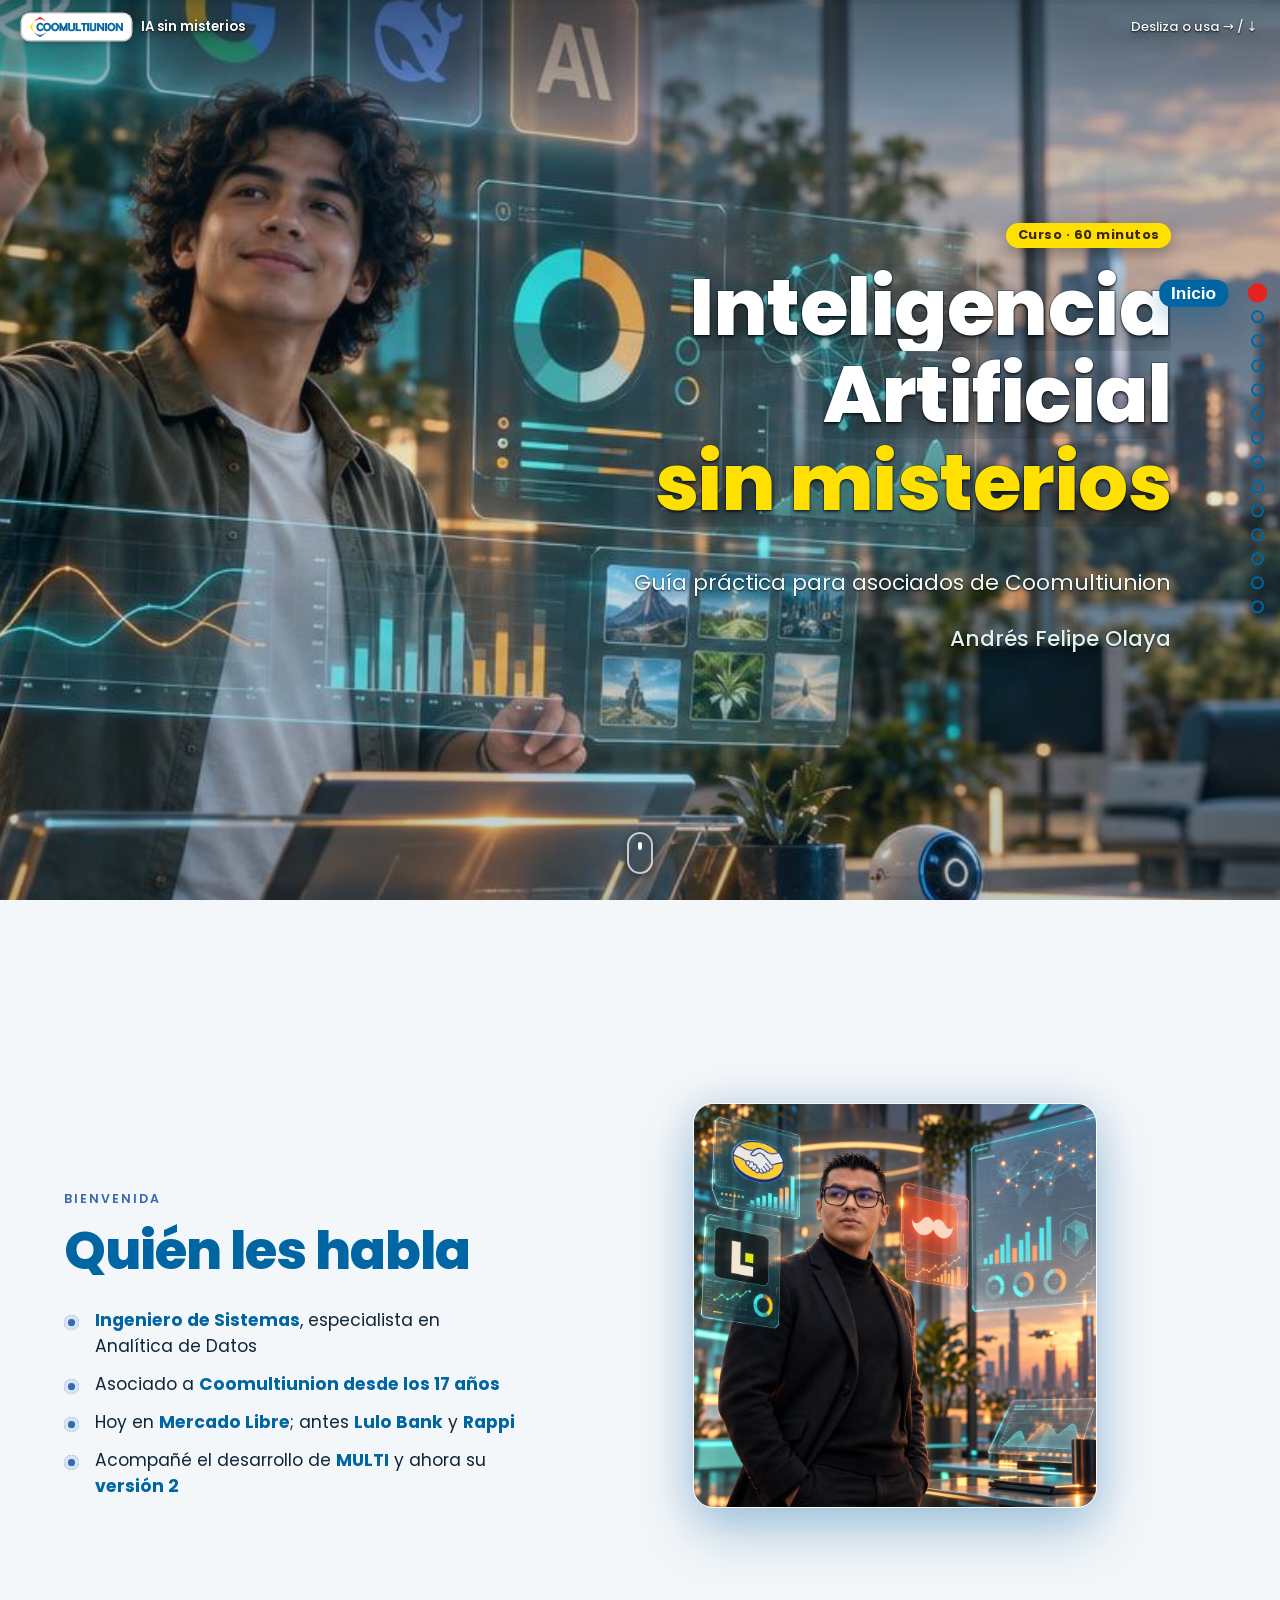
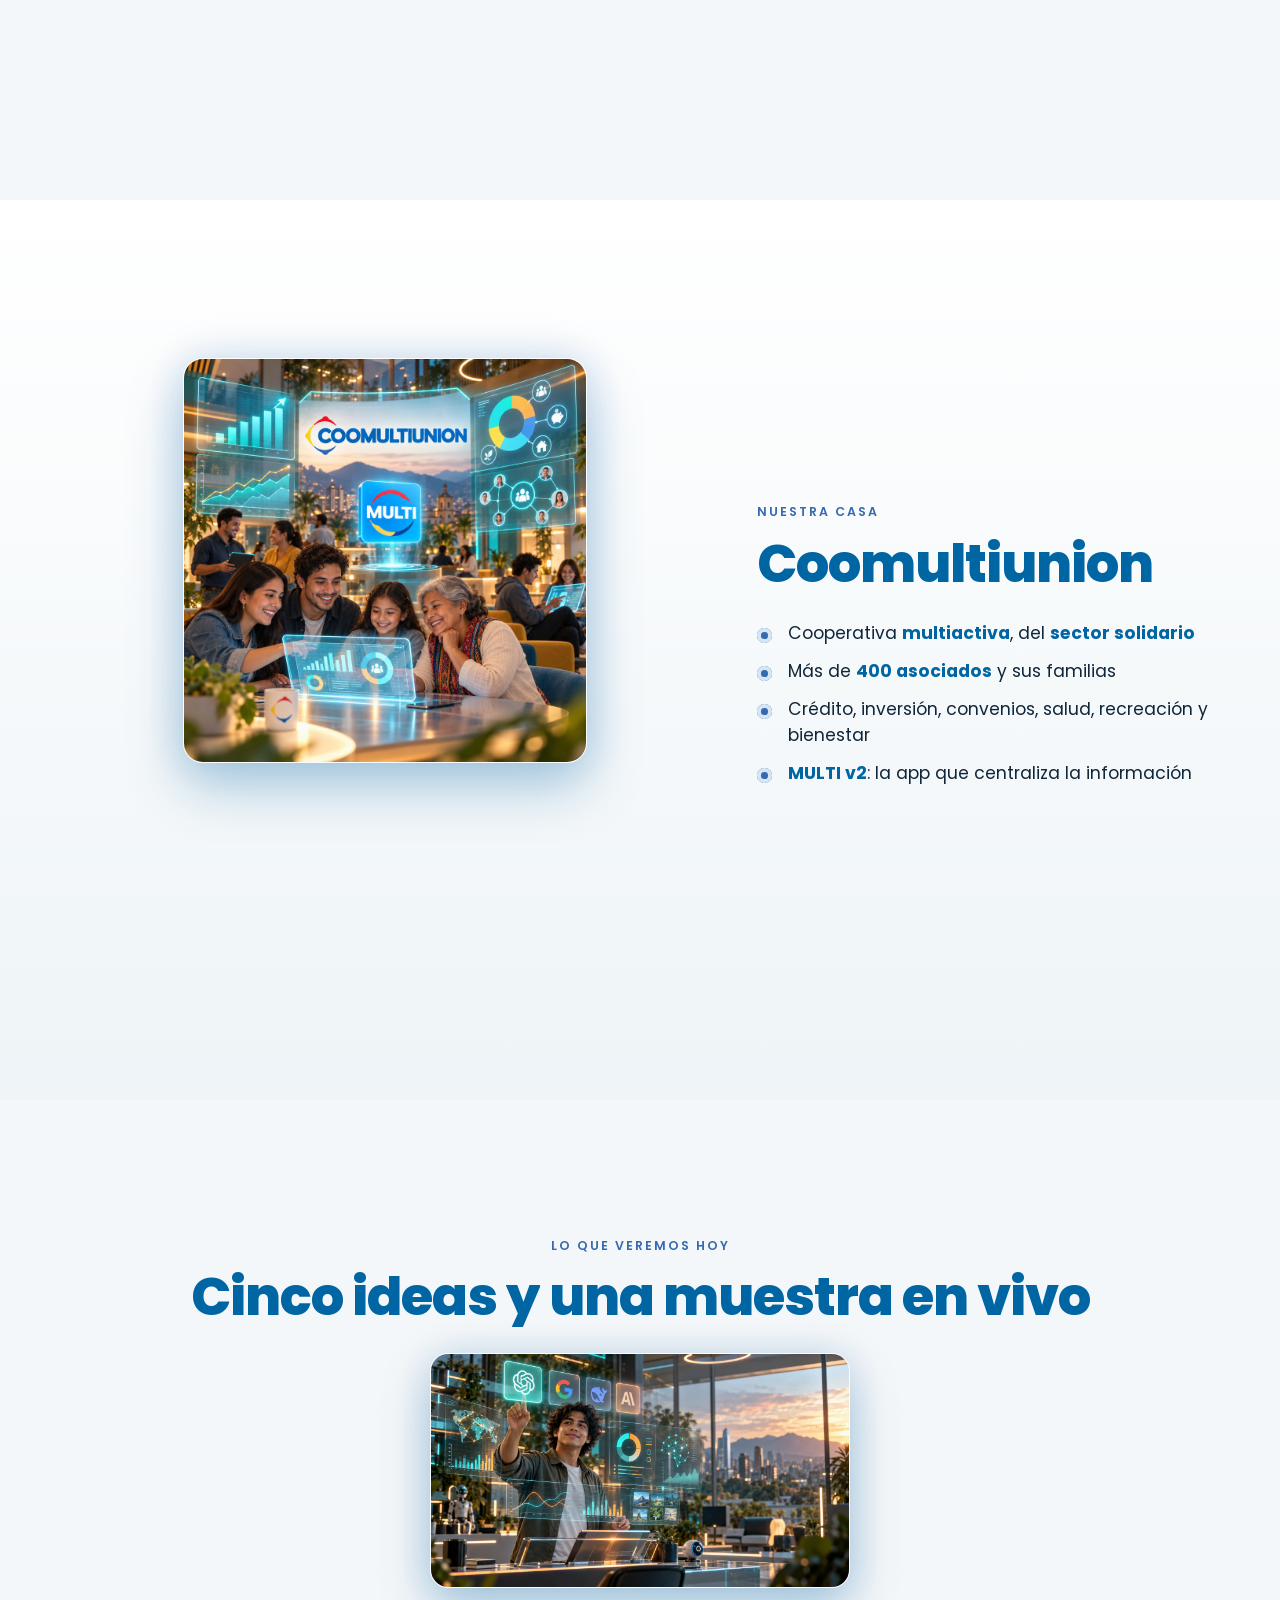
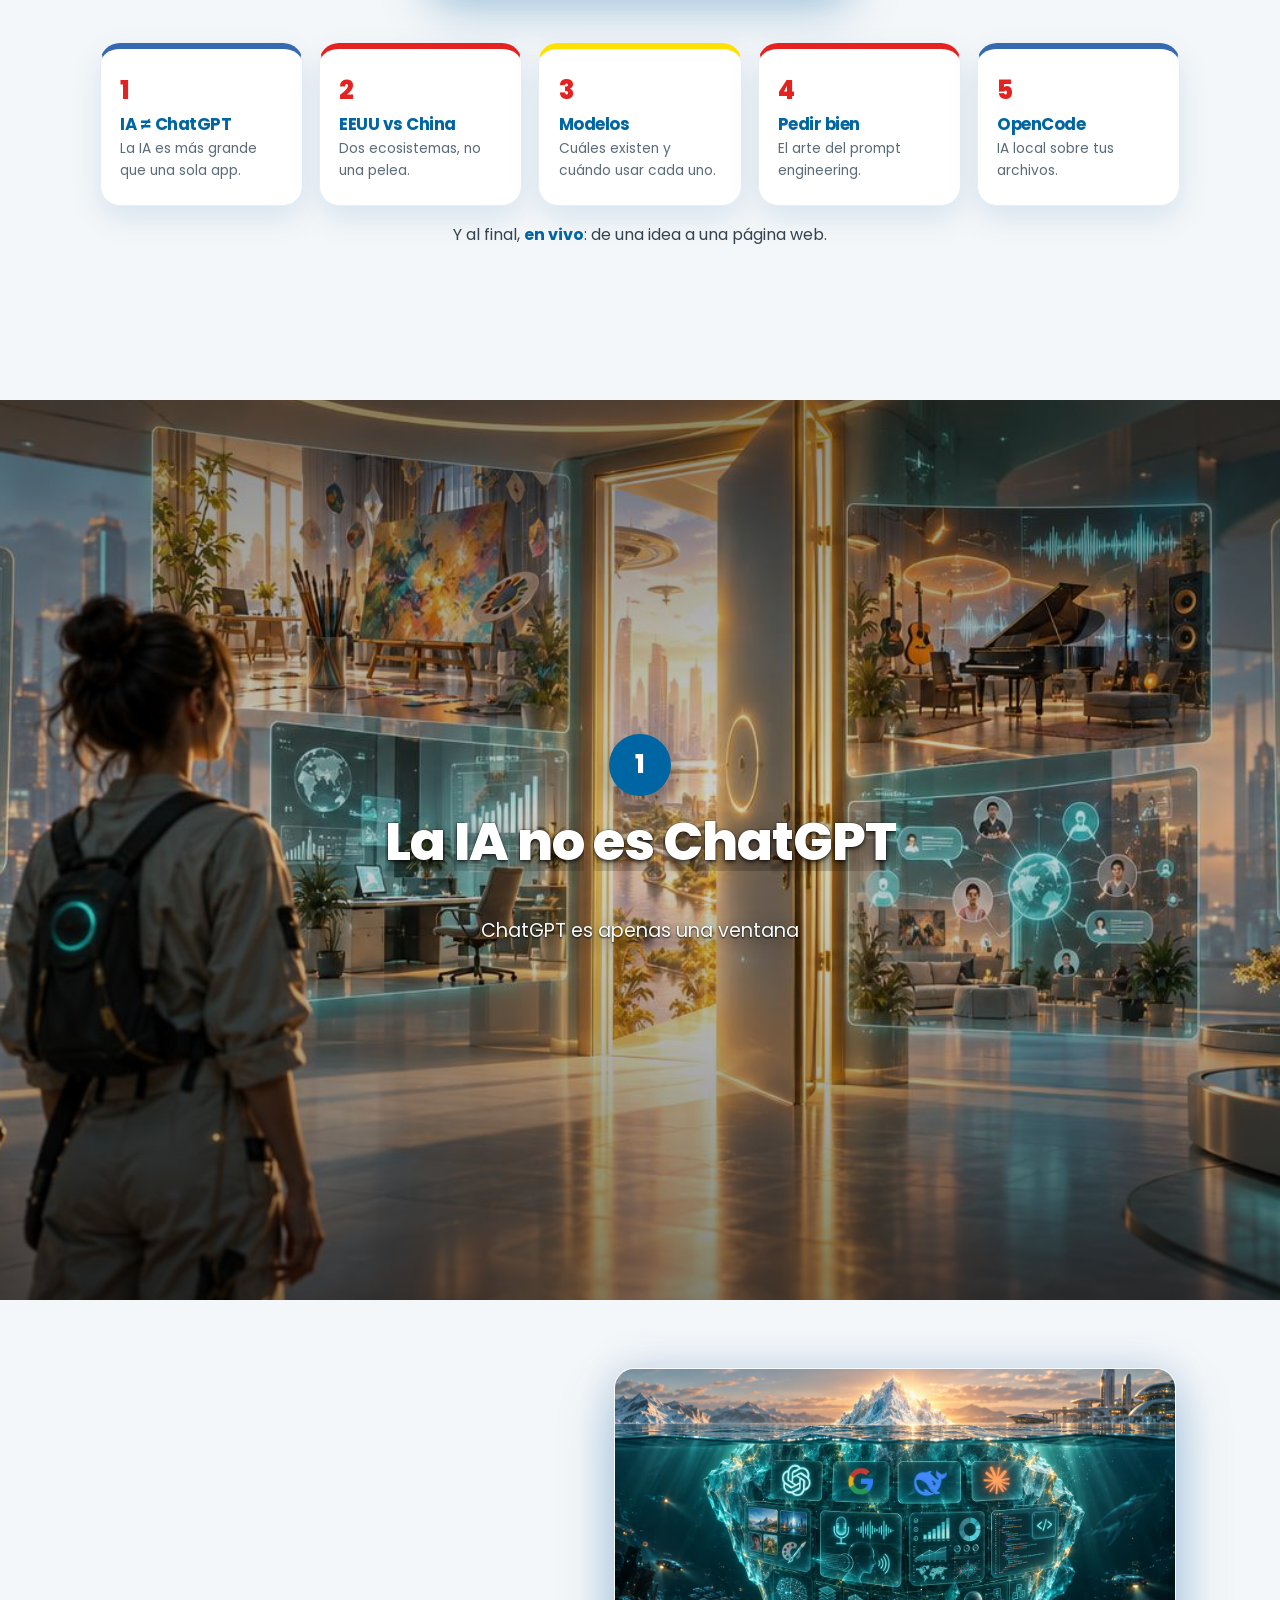
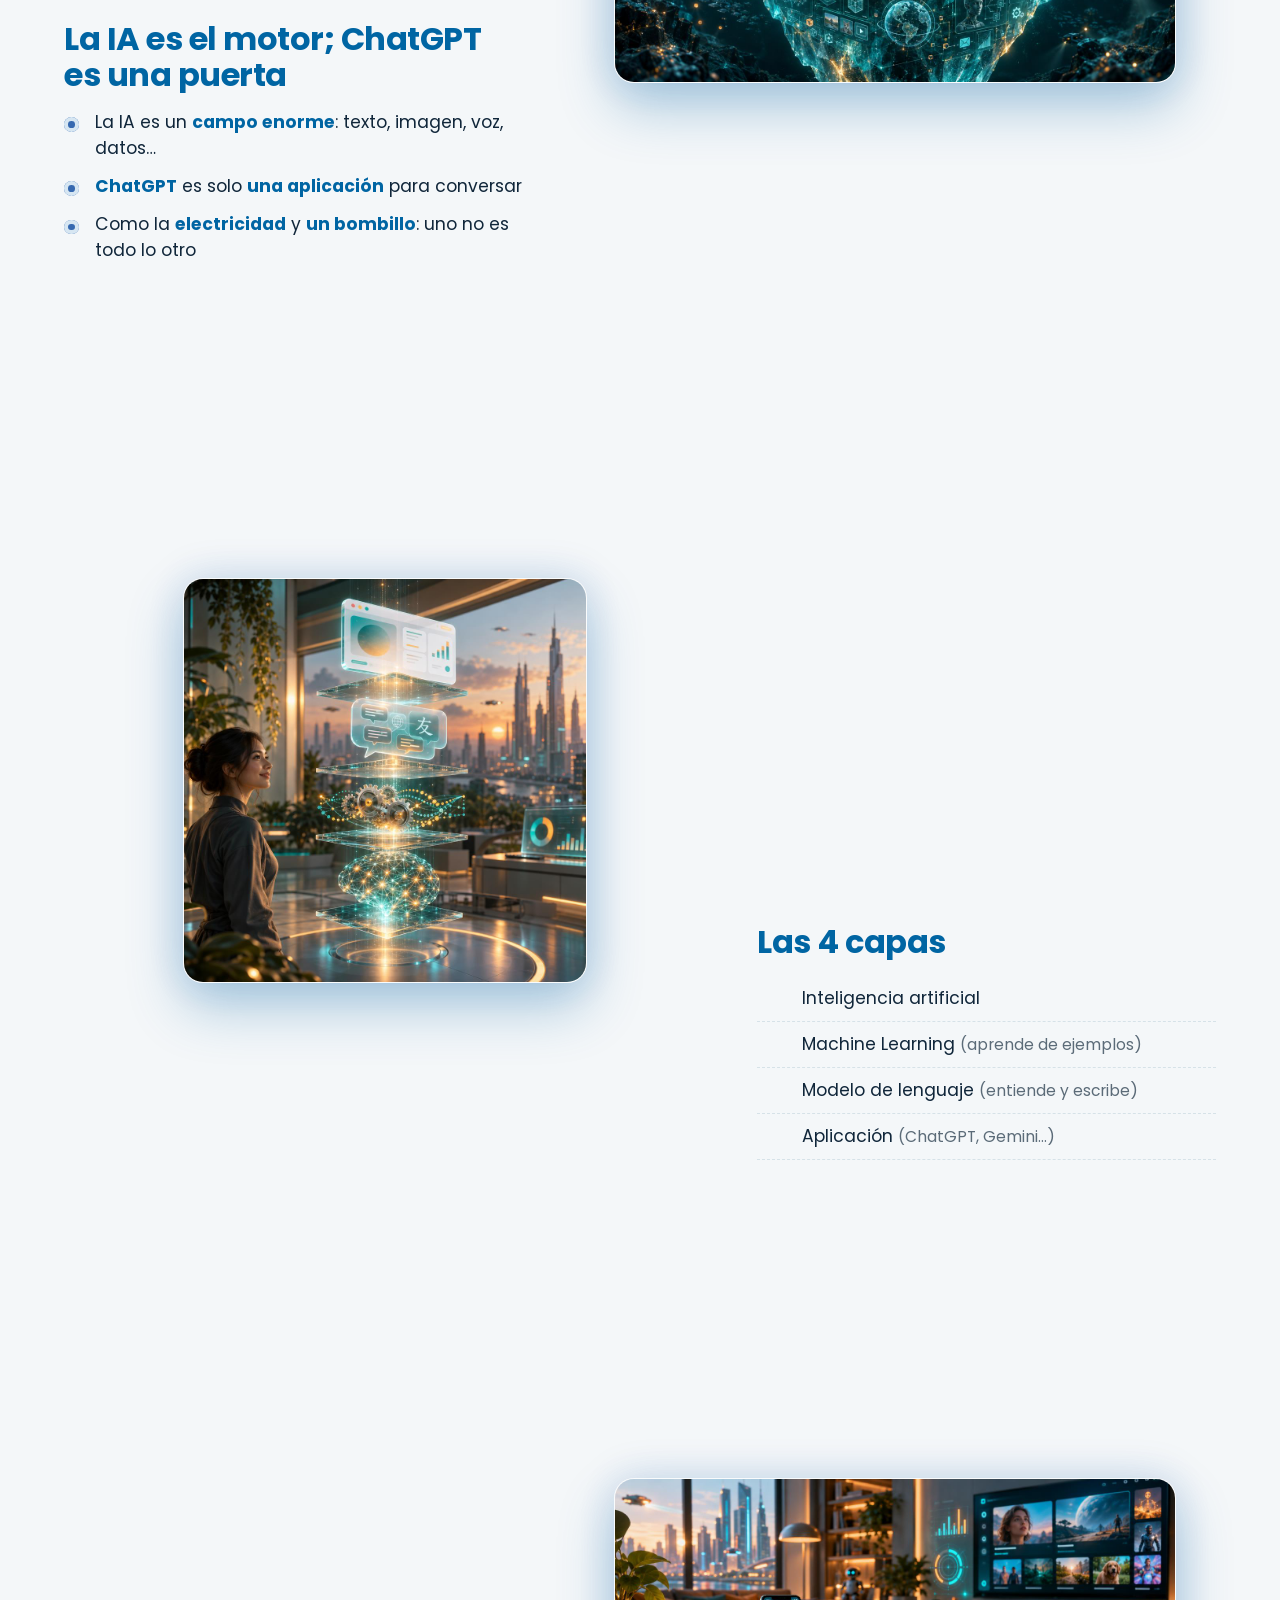
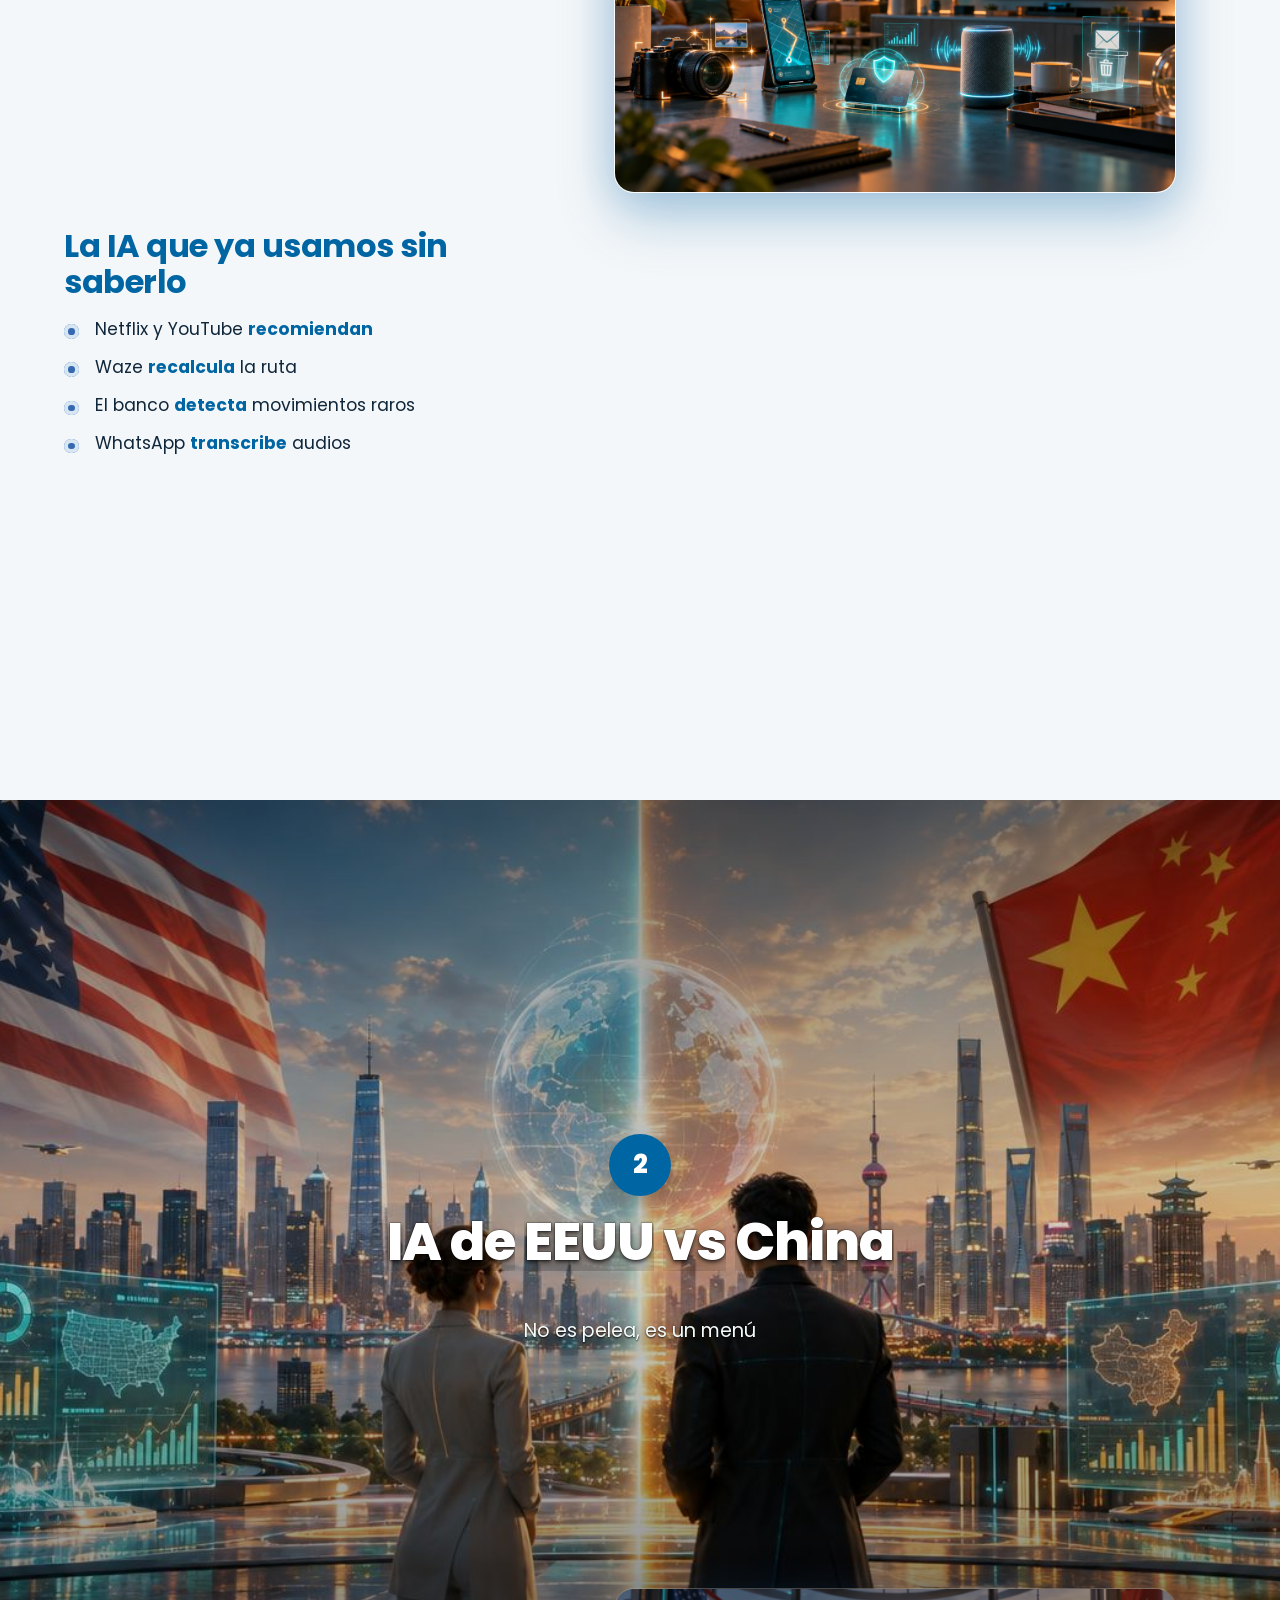
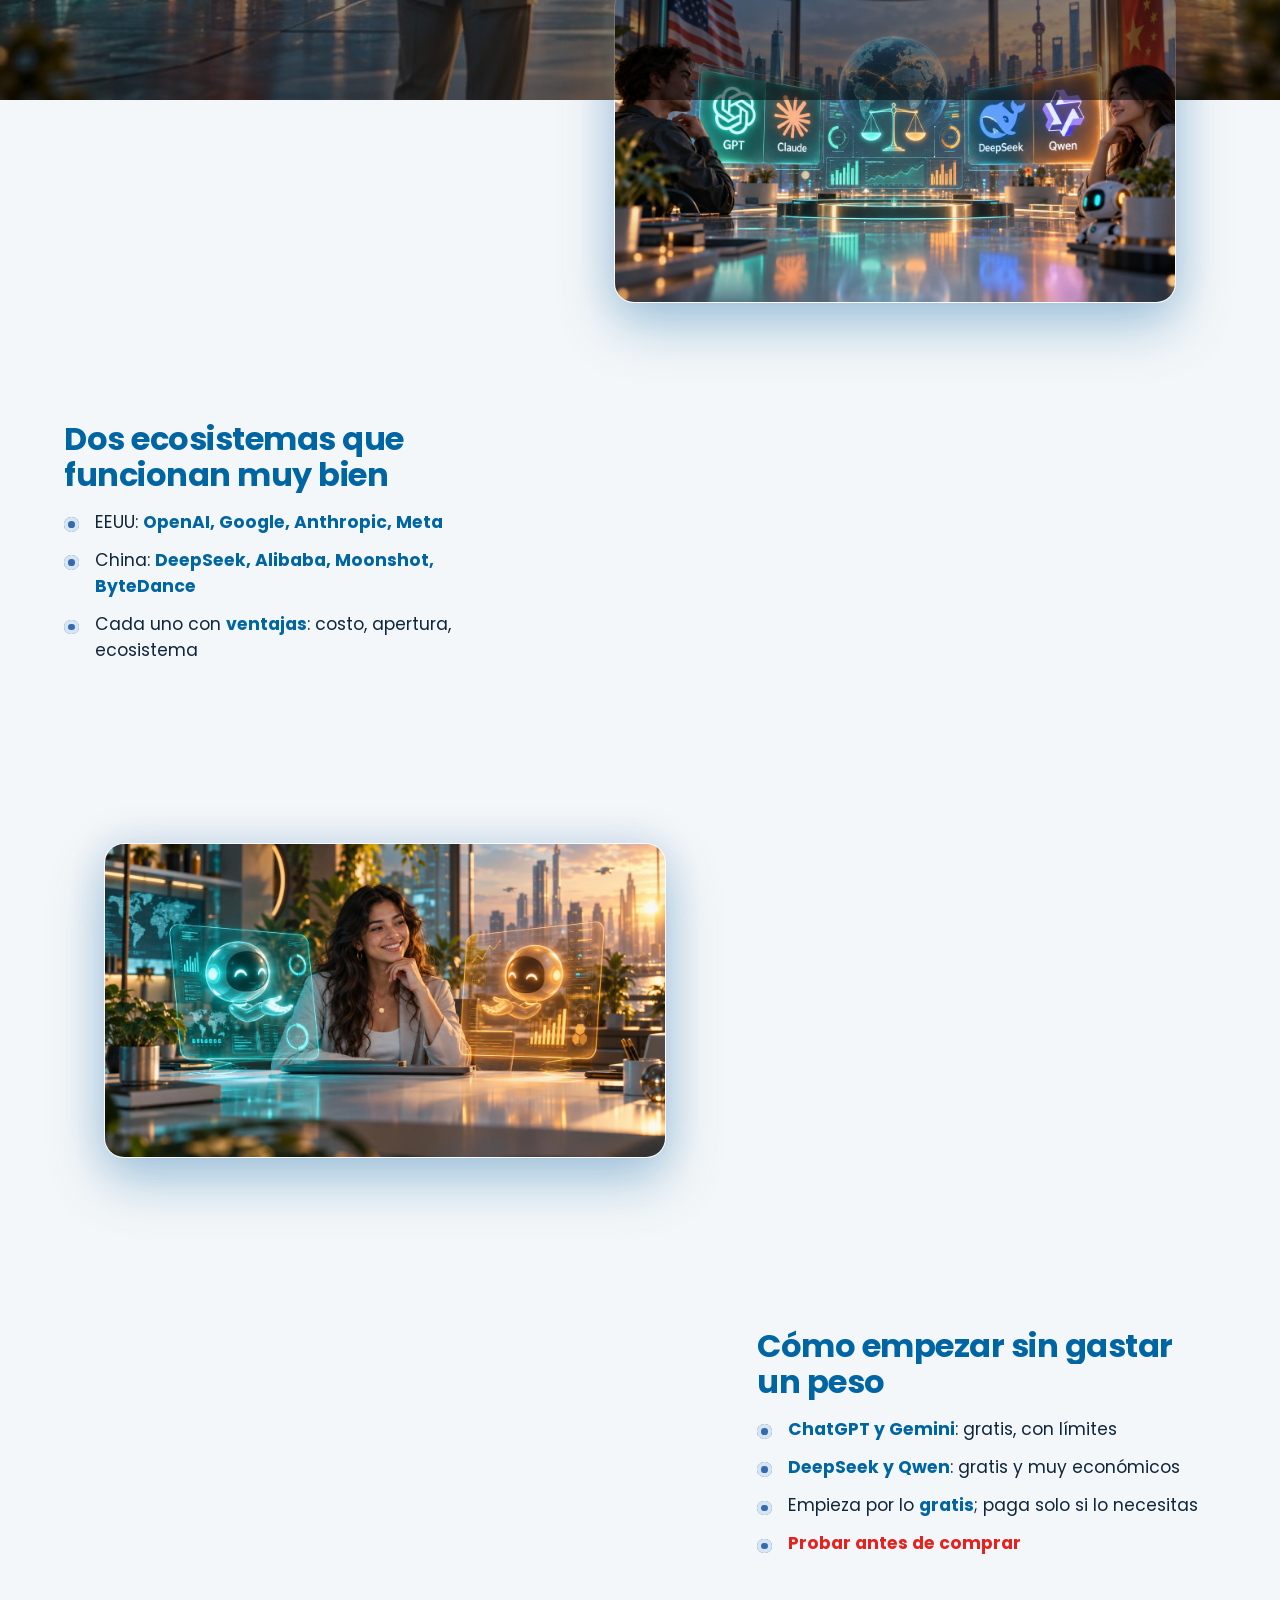
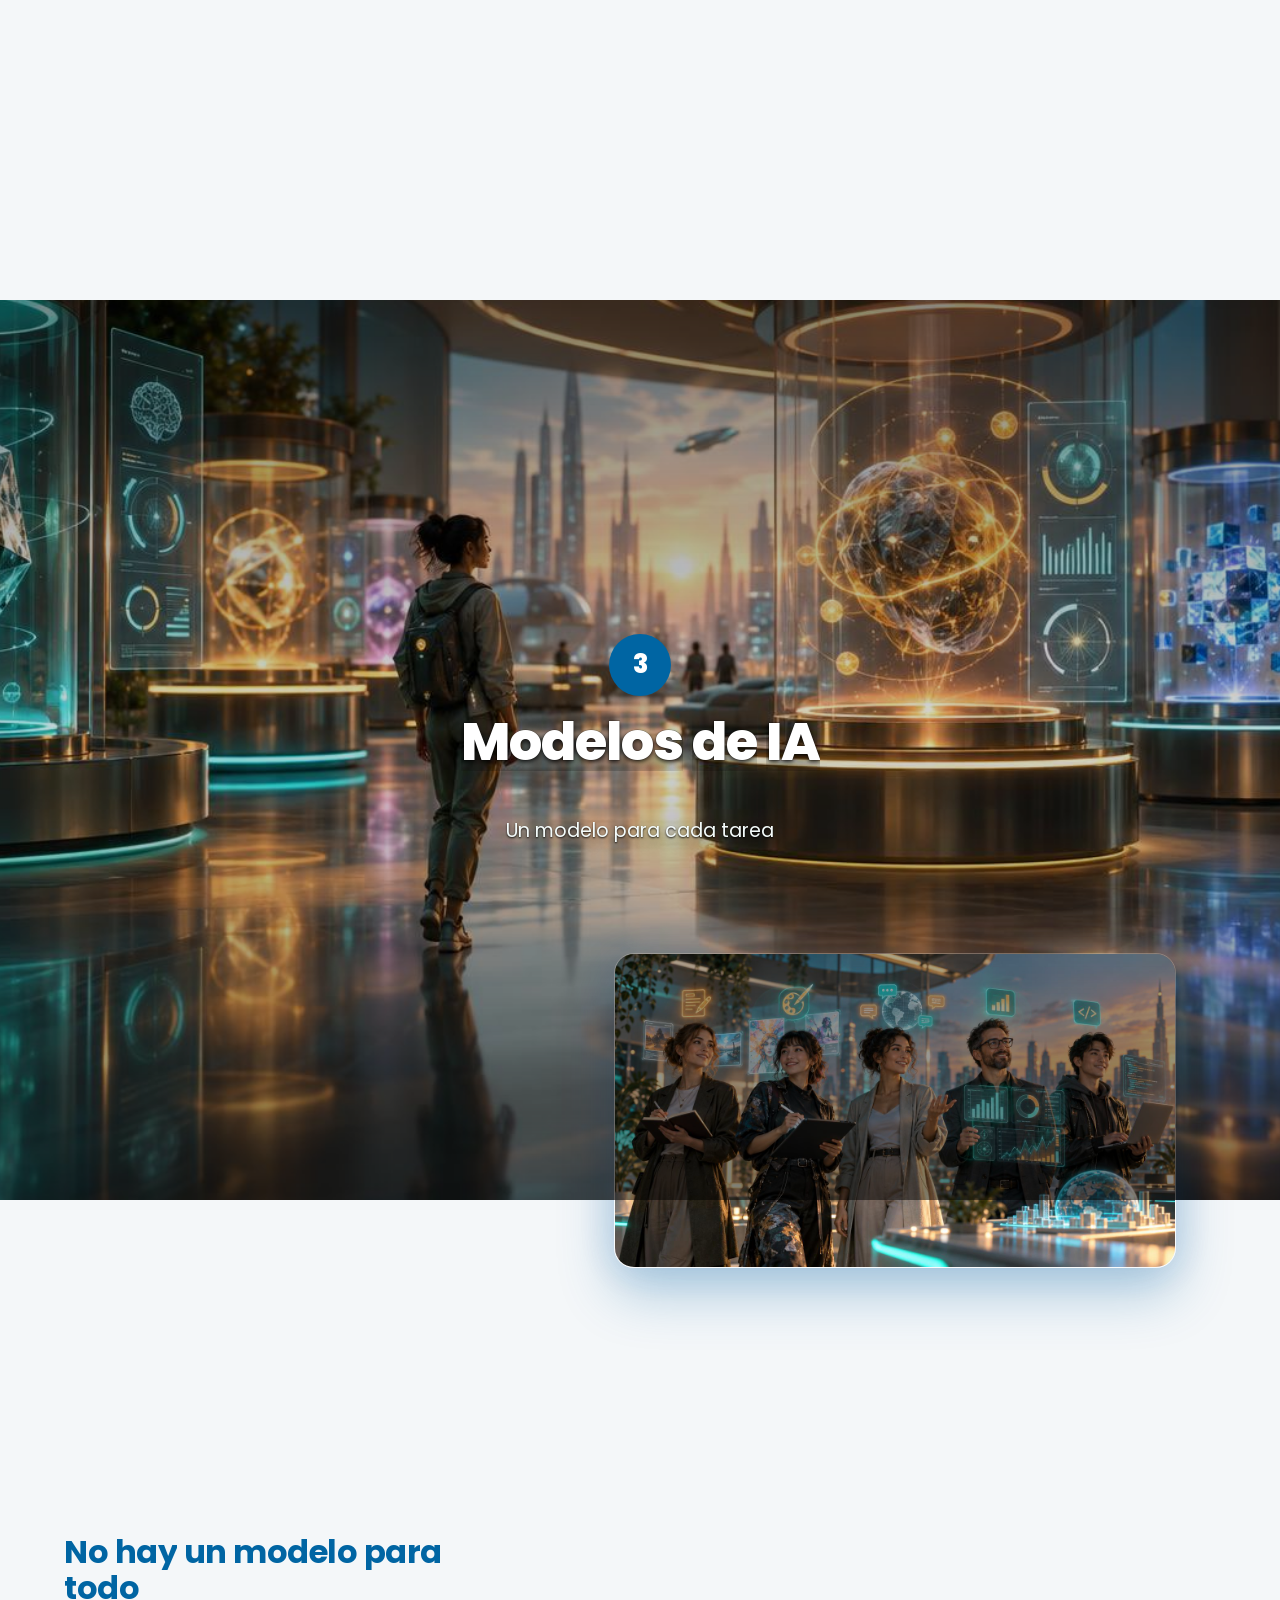
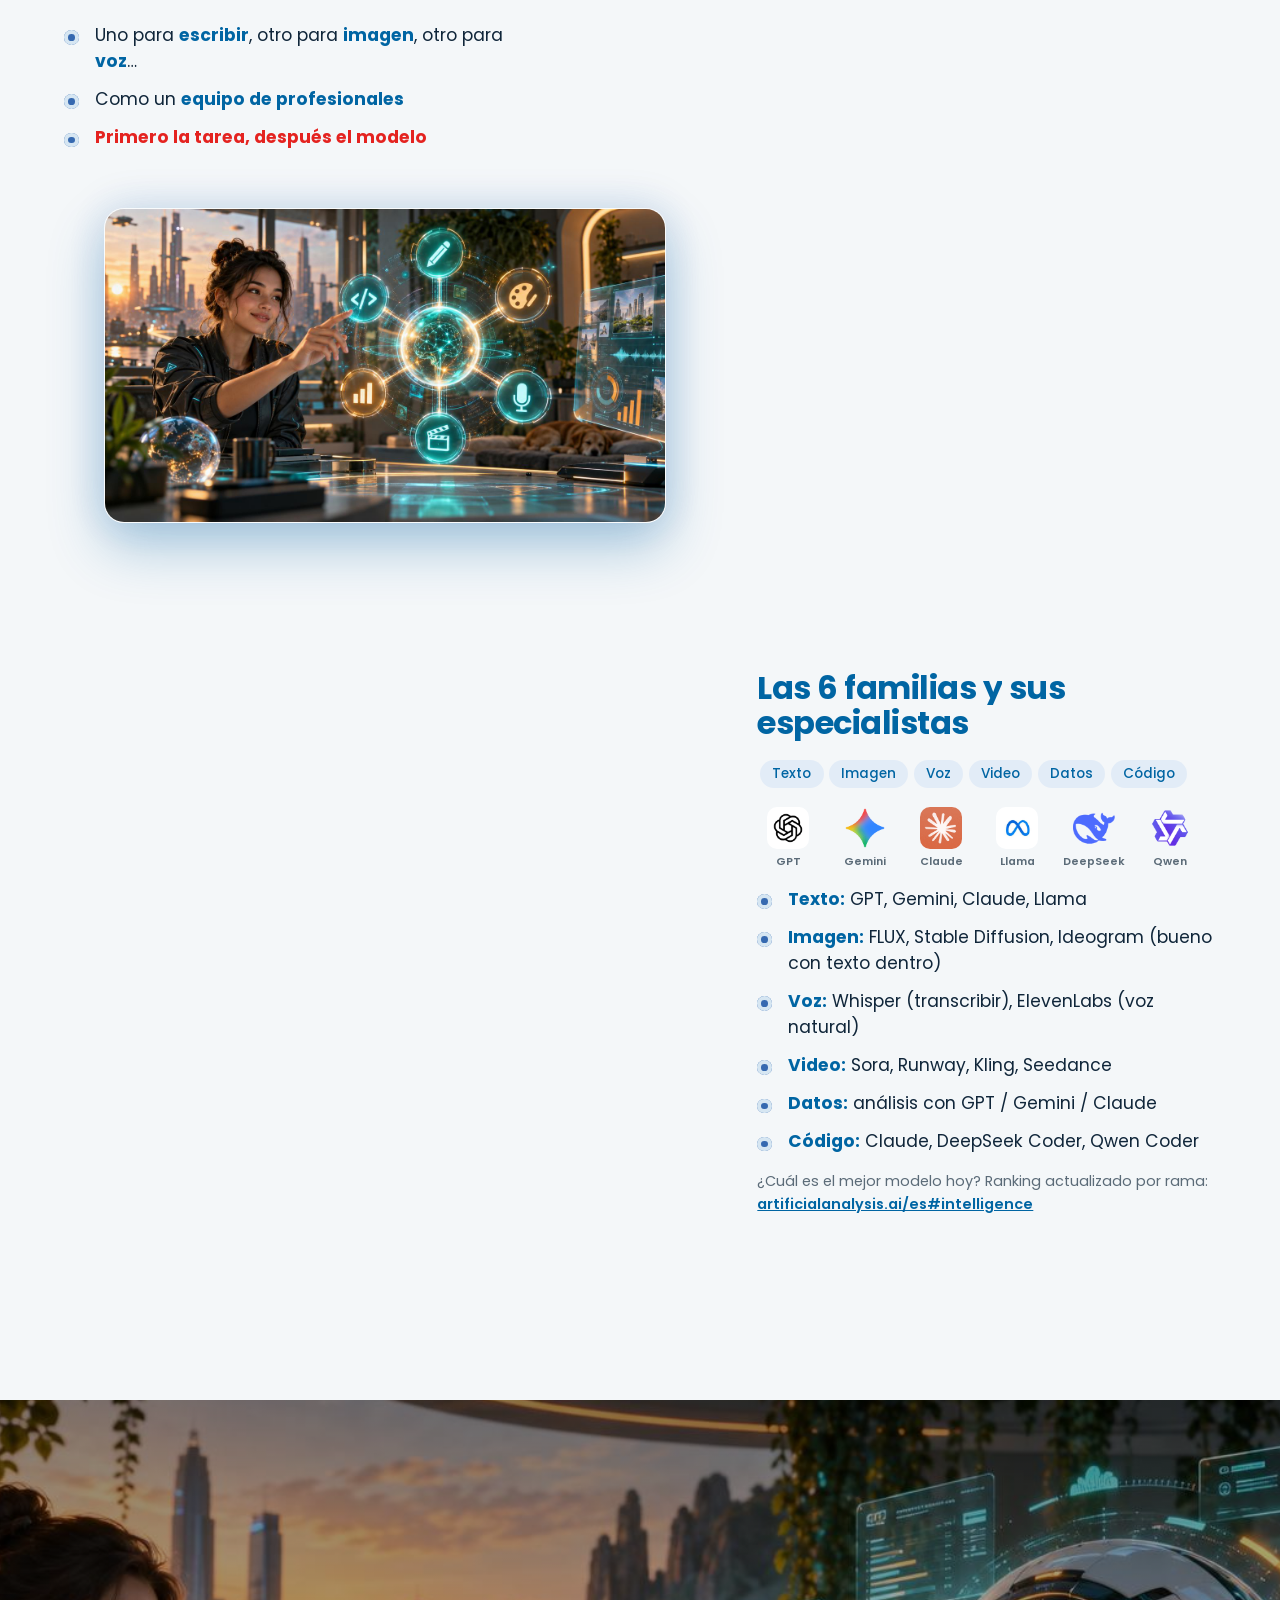
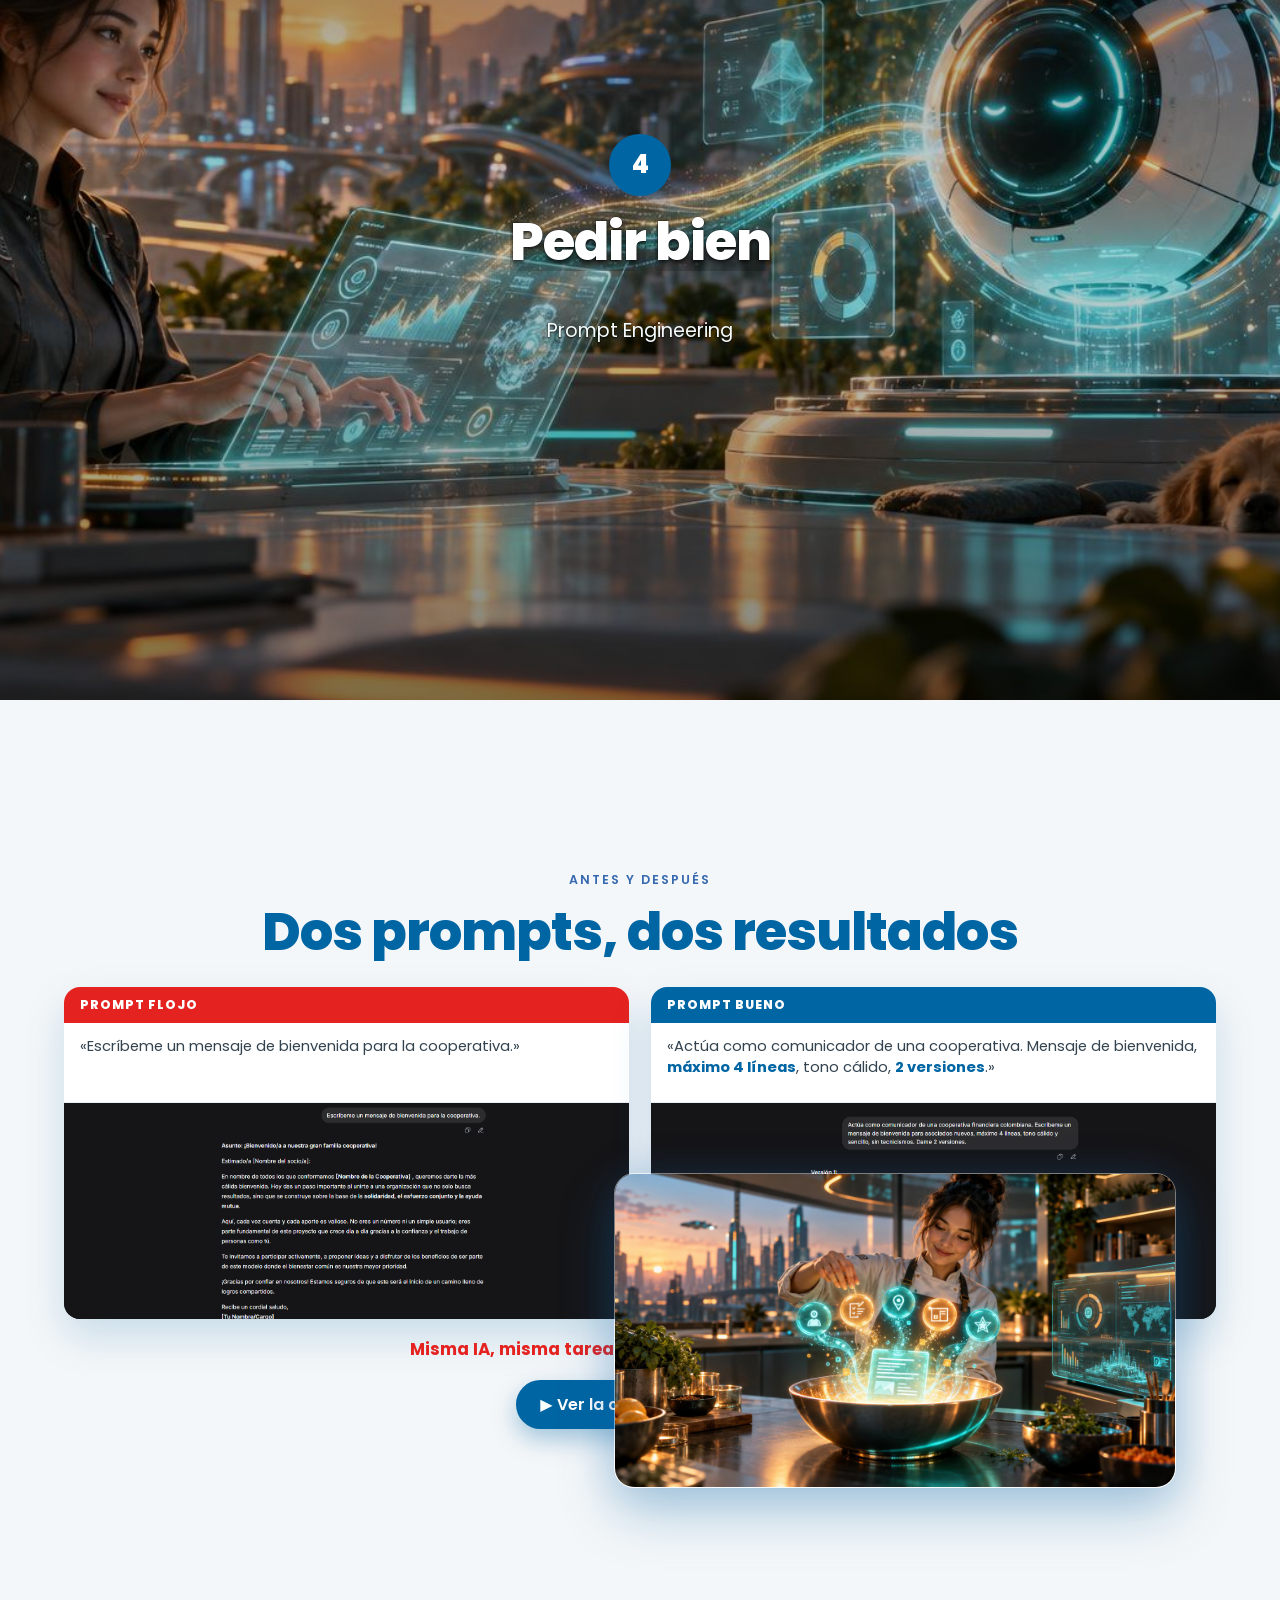
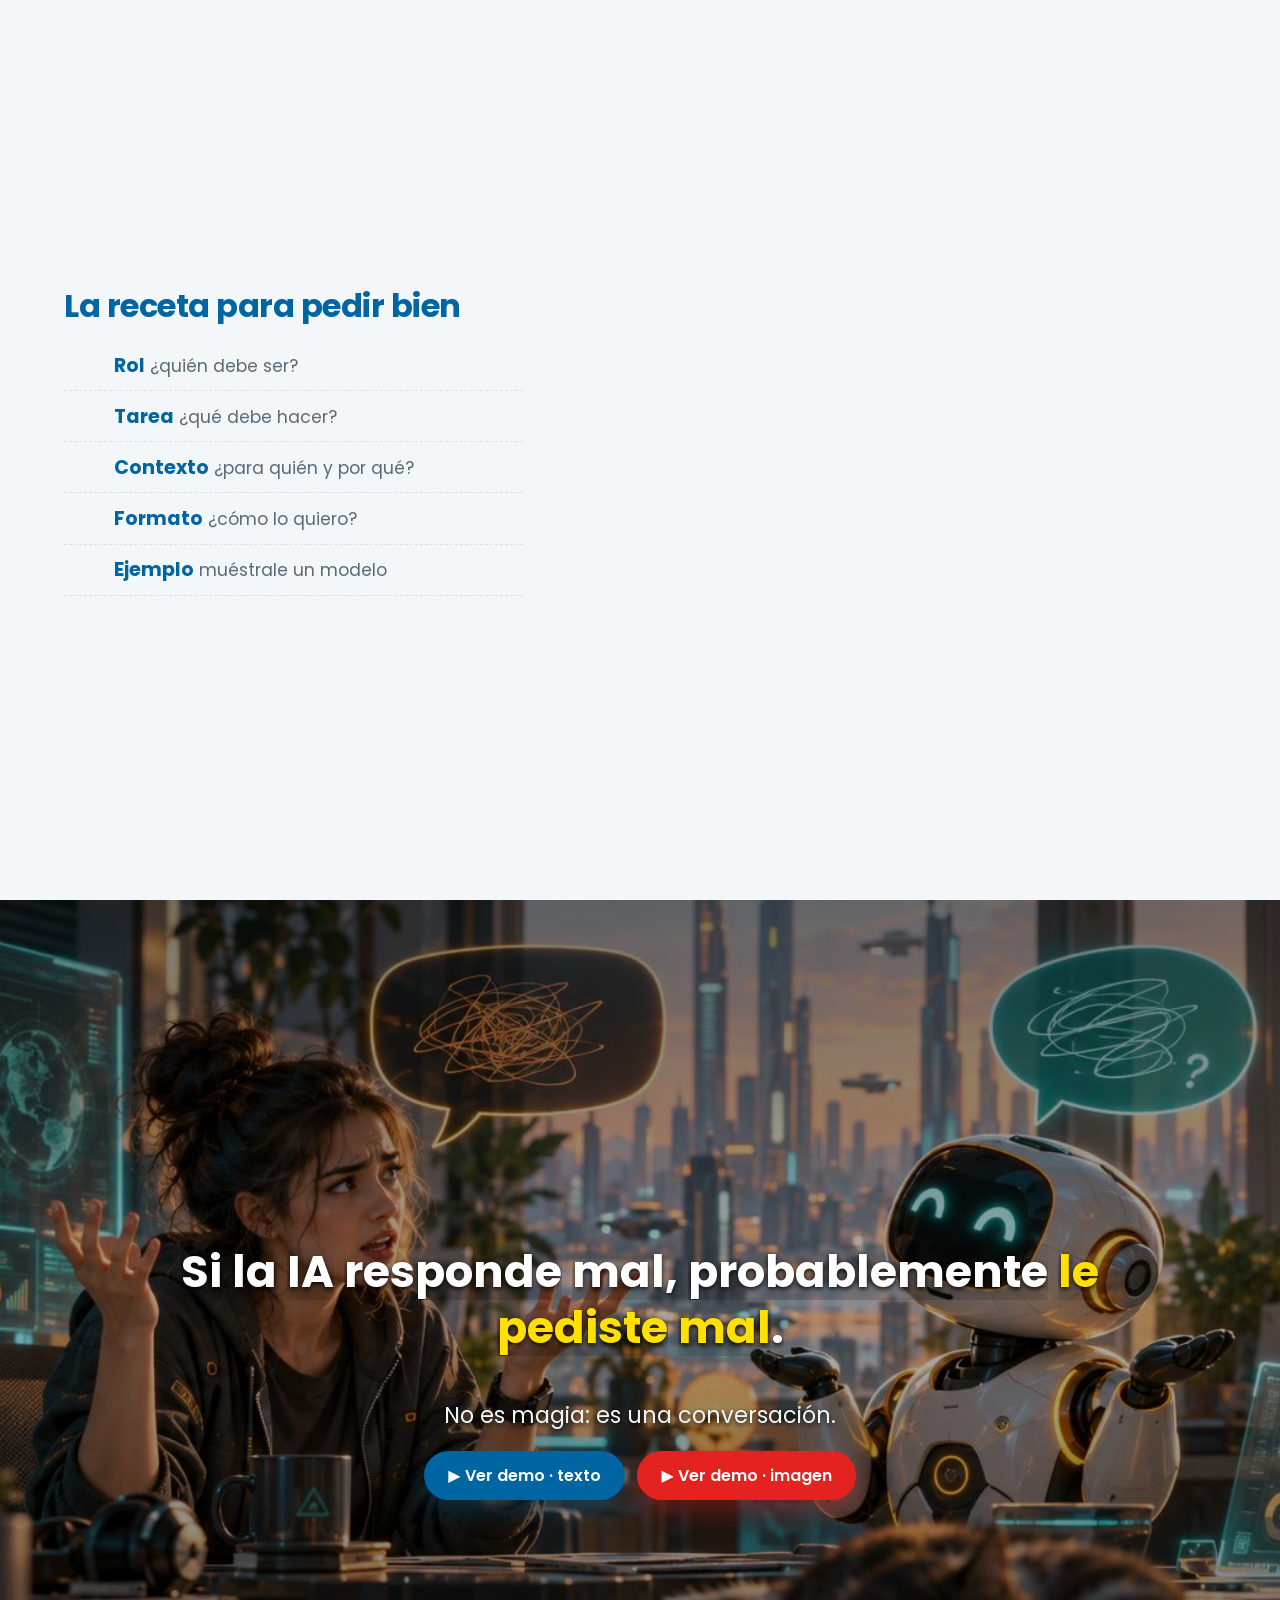
==== index.html @ e1137ecb "Nueva muestra en vivo entre bloques 5 y 6: de una idea a una pagina web (3 temas + prompts)" ====
<!doctype html>
<html lang="es">
<head>
  <meta charset="utf-8">
  <meta name="viewport" content="width=device-width, initial-scale=1.0">
  <title>IA sin misterios — Experiencia interactiva</title>
  <link rel="icon" type="image/png" href="assets/logos/multi-icon.png">
  <link rel="apple-touch-icon" href="assets/logos/multi-icon.png">
  <link rel="preconnect" href="https://fonts.googleapis.com">
  <link rel="preconnect" href="https://fonts.gstatic.com" crossorigin>
  <link href="https://fonts.googleapis.com/css2?family=Poppins:wght@300;400;500;700;800&display=swap" rel="stylesheet">
  <link rel="stylesheet" href="css/web.css?v=28">
</head>
<body>

  <!-- Barra de progreso -->
  <div class="progress" aria-hidden="true"><span id="progressBar"></span></div>

  <!-- Navegación lateral por puntos -->
  <nav class="dots" id="dots" aria-label="Secciones"></nav>

  <!-- Navegación inferior (solo móvil) -->
  <nav class="mobile-nav" aria-label="Secciones (móvil)">
    <button class="mobile-nav-btn" id="mobileNavBtn">☰ Secciones</button>
  </nav>
  <div class="mobile-sheet" id="mobileSheet" aria-hidden="true"></div>

  <header class="topbar">
    <span class="brand">
      <img class="logo" src="assets/logos/coomultiunion-blue.png" alt="Coomultiunion">
      <span class="brand-title">IA sin misterios</span>
    </span>
    <span class="hint">Desliza o usa → / ↓</span>
  </header>

  <main>

    <!-- 1 · HERO -->
    <section class="hero section" id="s0" data-nav="Inicio">
      <div class="hero-bg parallax" style="background-image:url('assets/imagenes/f01-m1-portada-bienvenida.png')"></div>
      <div class="hero-veil"></div>
      <div class="hero-content">
        <span class="badge" data-animate>Curso · 60 minutos</span>
        <h1 data-animate style="--d:.08s">Inteligencia Artificial<br><em>sin misterios</em></h1>
        <p data-animate style="--d:.16s">Guía práctica para asociados de Coomultiunion</p>
        <p class="author" data-animate style="--d:.24s">Andrés Felipe Olaya</p>
      </div>
      <div class="scroll-cue" aria-hidden="true"></div>
    </section>

    <!-- 2 · QUIÉN HABLA -->
    <section class="section split" id="s1" data-nav="Quién habla">
      <div class="split-text" data-animate>
        <span class="kicker">Bienvenida</span>
        <h2>Quién les habla</h2>
        <ul class="ticks">
          <li><strong>Ingeniero de Sistemas</strong>, especialista en Analítica de Datos</li>
          <li>Asociado a <strong>Coomultiunion desde los 17 años</strong></li>
          <li>Hoy en <strong>Mercado Libre</strong>; antes <strong>Lulo Bank</strong> y <strong>Rappi</strong></li>
          <li>Acompañé el desarrollo de <strong>MULTI</strong> y ahora su <strong>versión 2</strong></li>
        </ul>
      </div>
      <figure class="split-media parallax" data-animate style="--d:.12s">
        <img src="assets/imagenes/f01-m2-ficha-ponente.png" alt="Presentación del ponente">
      </figure>
    </section>

    <!-- 3 · COOPERATIVA -->
    <section class="section split reverse tint" id="s2" data-nav="La cooperativa">
      <figure class="split-media parallax" data-animate>
        <img src="assets/imagenes/f01-m4-multi-v2.png" alt="MULTI v2">
      </figure>
      <div class="split-text" data-animate style="--d:.12s">
        <span class="kicker">Nuestra casa</span>
        <h2>Coomultiunion</h2>
        <ul class="ticks">
          <li>Cooperativa <strong>multiactiva</strong>, del <strong>sector solidario</strong></li>
          <li>Más de <strong>400 asociados</strong> y sus familias</li>
          <li>Crédito, inversión, convenios, salud, recreación y bienestar</li>
          <li><strong>MULTI v2</strong>: la app que centraliza la información</li>
        </ul>
      </div>
    </section>

    <!-- 4 · AGENDA -->
    <section class="section center" id="s3" data-nav="Agenda">
      <span class="kicker" data-animate>Lo que veremos hoy</span>
      <h2 data-animate style="--d:.06s">Cinco ideas y una muestra en vivo</h2>
      <figure class="agenda-media" data-animate style="--d:.10s">
        <img src="assets/imagenes/f01-m1-portada-bienvenida.png" alt="Asociados usando IA">
      </figure>
      <div class="cards" id="agenda">
        <article class="card" data-animate style="--d:.10s"><b>1</b><h3>IA ≠ ChatGPT</h3><p>La IA es más grande que una sola app.</p></article>
        <article class="card" data-animate style="--d:.16s"><b>2</b><h3>EEUU vs China</h3><p>Dos ecosistemas, no una pelea.</p></article>
        <article class="card" data-animate style="--d:.22s"><b>3</b><h3>Modelos</h3><p>Cuáles existen y cuándo usar cada uno.</p></article>
        <article class="card" data-animate style="--d:.28s"><b>4</b><h3>Pedir bien</h3><p>El arte del prompt engineering.</p></article>
        <article class="card" data-animate style="--d:.34s"><b>5</b><h3>OpenCode</h3><p>IA local sobre tus archivos.</p></article>
      </div>
      <p class="small" data-animate style="--d:.40s">Y al final, <strong>en vivo</strong>: de una idea a una página web.</p>
    </section>

    <!-- SECCIÓN 1 -->
    <section class="divider" id="s4" data-nav="1 · IA ≠ ChatGPT">
      <div class="divider-media"><img src="assets/imagenes/f02-m4-puerta-muchas-habitaciones.png" alt=""></div>
      <span class="num" data-animate>1</span>
      <h2 data-animate style="--d:.08s">La IA no es ChatGPT</h2>
      <p data-animate style="--d:.16s">ChatGPT es apenas una ventana</p>
    </section>

    <section class="section split" id="s5">
      <div class="split-text" data-animate>
        <h3>La IA es el motor; ChatGPT es una puerta</h3>
        <ul class="ticks">
          <li>La IA es un <strong>campo enorme</strong>: texto, imagen, voz, datos…</li>
          <li><strong>ChatGPT</strong> es solo <strong>una aplicación</strong> para conversar</li>
          <li>Como la <strong>electricidad</strong> y <strong>un bombillo</strong>: uno no es todo lo otro</li>
        </ul>
      </div>
      <figure class="split-media parallax" data-animate style="--d:.12s">
        <img src="assets/imagenes/f02-m1-iceberg.png" alt="Iceberg de la IA">
      </figure>
    </section>

    <section class="section split reverse" id="s6">
      <figure class="split-media parallax" data-animate>
        <img src="assets/imagenes/f02-m2-cuatro-capas.png" alt="Capas de la IA">
      </figure>
      <div class="split-text" data-animate style="--d:.12s">
        <h3>Las 4 capas</h3>
        <ol class="steps">
          <li>Inteligencia artificial</li>
          <li>Machine Learning <span>(aprende de ejemplos)</span></li>
          <li>Modelo de lenguaje <span>(entiende y escribe)</span></li>
          <li>Aplicación <span>(ChatGPT, Gemini…)</span></li>
        </ol>
      </div>
    </section>

    <section class="section split" id="s7">
      <div class="split-text" data-animate>
        <h3>La IA que ya usamos sin saberlo</h3>
        <ul class="ticks">
          <li>Netflix y YouTube <strong>recomiendan</strong></li>
          <li>Waze <strong>recalcula</strong> la ruta</li>
          <li>El banco <strong>detecta</strong> movimientos raros</li>
          <li>WhatsApp <strong>transcribe</strong> audios</li>
        </ul>
      </div>
      <figure class="split-media parallax" data-animate style="--d:.12s">
        <img src="assets/imagenes/f02-m3-collage-dia-a-dia.png" alt="IA del día a día">
      </figure>
    </section>

    <!-- SECCIÓN 2 -->
    <section class="divider" id="s8" data-nav="2 · EEUU vs China">
      <div class="divider-media"><img src="assets/imagenes/f03-m0-divisor-eeuu-china.png" alt=""></div>
      <span class="num" data-animate>2</span>
      <h2 data-animate style="--d:.08s">IA de EEUU vs China</h2>
      <p data-animate style="--d:.16s">No es pelea, es un menú</p>
    </section>

    <section class="section split" id="s9">
      <div class="split-text" data-animate>
        <h3>Dos ecosistemas que funcionan muy bien</h3>
        <ul class="ticks">
          <li>EEUU: <strong>OpenAI, Google, Anthropic, Meta</strong></li>
          <li>China: <strong>DeepSeek, Alibaba, Moonshot, ByteDance</strong></li>
          <li>Cada uno con <strong>ventajas</strong>: costo, apertura, ecosistema</li>
        </ul>
      </div>
      <figure class="split-media parallax" data-animate style="--d:.12s">
        <img src="assets/imagenes/f03-m1-balanza.png" alt="Balanza EEUU vs China">
      </figure>
    </section>

    <section class="section split reverse" id="s10">
      <figure class="split-media parallax" data-animate>
        <img src="assets/imagenes/f03-m5-empezar-gratis.png" alt="Probando dos asistentes de IA gratis">
      </figure>
      <div class="split-text" data-animate style="--d:.12s">
        <h3>Cómo empezar sin gastar un peso</h3>
        <ul class="ticks">
          <li><strong>ChatGPT y Gemini</strong>: gratis, con límites</li>
          <li><strong>DeepSeek y Qwen</strong>: gratis y muy económicos</li>
          <li>Empieza por lo <strong>gratis</strong>; paga solo si lo necesitas</li>
          <li class="highlight">Probar antes de comprar</li>
        </ul>
      </div>
    </section>

    <!-- SECCIÓN 3 -->
    <section class="divider" id="s11" data-nav="3 · Modelos">
      <div class="divider-media"><img src="assets/imagenes/f04-m0-divisor-modelos.png" alt=""></div>
      <span class="num" data-animate>3</span>
      <h2 data-animate style="--d:.08s">Modelos de IA</h2>
      <p data-animate style="--d:.16s">Un modelo para cada tarea</p>
    </section>

    <section class="section split" id="s12">
      <div class="split-text" data-animate>
        <h3>No hay un modelo para todo</h3>
        <ul class="ticks">
          <li>Uno para <strong>escribir</strong>, otro para <strong>imagen</strong>, otro para <strong>voz</strong>…</li>
          <li>Como un <strong>equipo de profesionales</strong></li>
          <li class="highlight">Primero la tarea, después el modelo</li>
        </ul>
      </div>
      <figure class="split-media parallax" data-animate style="--d:.12s">
        <img src="assets/imagenes/f04-m1-equipo-profesionales.png" alt="Equipo de profesionales">
      </figure>
    </section>

    <section class="section split reverse" id="s13">
      <figure class="split-media parallax" data-animate>
        <img src="assets/imagenes/f04-m2-mapa-seis-familias.png" alt="Mapa de familias de modelos">
      </figure>
      <div class="split-text" data-animate style="--d:.12s">
        <h3>Las 6 familias y sus especialistas</h3>
        <div class="chips">
          <span>Texto</span><span>Imagen</span><span>Voz</span><span>Video</span><span>Datos</span><span>Código</span>
        </div>
        <div class="app-logos" data-animate>
          <span><img src="assets/logos/apps/openai.png" alt="ChatGPT"><em>GPT</em></span>
          <span><img src="assets/logos/apps/gemini.png" alt="Gemini"><em>Gemini</em></span>
          <span><img src="assets/logos/apps/claude.png" alt="Claude"><em>Claude</em></span>
          <span><img src="assets/logos/apps/llama.png" alt="Llama"><em>Llama</em></span>
          <span><img src="assets/logos/apps/deepseek.png" alt="DeepSeek"><em>DeepSeek</em></span>
          <span><img src="assets/logos/apps/qwen.png" alt="Qwen"><em>Qwen</em></span>
        </div>
        <ul class="ticks">
          <li><strong>Texto:</strong> GPT, Gemini, Claude, Llama</li>
          <li><strong>Imagen:</strong> FLUX, Stable Diffusion, Ideogram (bueno con texto dentro)</li>
          <li><strong>Voz:</strong> Whisper (transcribir), ElevenLabs (voz natural)</li>
          <li><strong>Video:</strong> Sora, Runway, Kling, Seedance</li>
          <li><strong>Datos:</strong> análisis con GPT / Gemini / Claude</li>
          <li><strong>Código:</strong> Claude, DeepSeek Coder, Qwen Coder</li>
        </ul>
        <p class="link-note">
          ¿Cuál es el mejor modelo hoy? Ranking actualizado por rama:
          <a href="https://artificialanalysis.ai/es#intelligence" target="_blank" rel="noopener">artificialanalysis.ai/es#intelligence</a>
        </p>
      </div>
    </section>

    <!-- SECCIÓN 4 -->
    <section class="divider" id="s14" data-nav="4 · Pedir bien">
      <div class="divider-media"><img src="assets/imagenes/f05-m0-divisor-pedir-bien.png" alt=""></div>
      <span class="num" data-animate>4</span>
      <h2 data-animate style="--d:.08s">Pedir bien</h2>
      <p data-animate style="--d:.16s">Prompt Engineering</p>
    </section>

    <section class="section center" id="s15b">
      <span class="kicker" data-animate>Antes y después</span>
      <h2 data-animate style="--d:.06s">Dos prompts, dos resultados</h2>
      <div class="compare" data-animate style="--d:.12s">
        <article class="compare-card bad">
          <div class="tag">Prompt flojo</div>
          <p class="prompt">«Escríbeme un mensaje de bienvenida para la cooperativa.»</p>
          <figure><img src="assets/demos/prompt/01-prompt-flojo.png" alt="Respuesta al prompt flojo"></figure>
        </article>
        <article class="compare-card good">
          <div class="tag">Prompt bueno</div>
          <p class="prompt">«Actúa como comunicador de una cooperativa. Mensaje de bienvenida, <b>máximo 4 líneas</b>, tono cálido, <b>2 versiones</b>.»</p>
          <figure><img src="assets/demos/prompt/02-prompt-bueno.png" alt="Respuesta al prompt bueno"></figure>
        </article>
      </div>
      <p class="compare-note" data-animate style="--d:.18s">Misma IA, misma tarea. Lo que cambió fue el pedido.</p>
      <button class="demo-btn" data-demo="prompt" data-animate style="--d:.24s">▶ Ver la demo completa</button>
    </section>

    <section class="section split" id="s15">
      <div class="split-text" data-animate>
        <h3>La receta para pedir bien</h3>
        <ol class="steps big">
          <li><b>Rol</b> <span>¿quién debe ser?</span></li>
          <li><b>Tarea</b> <span>¿qué debe hacer?</span></li>
          <li><b>Contexto</b> <span>¿para quién y por qué?</span></li>
          <li><b>Formato</b> <span>¿cómo lo quiero?</span></li>
          <li><b>Ejemplo</b> <span>muéstrale un modelo</span></li>
        </ol>
      </div>
      <figure class="split-media parallax" data-animate style="--d:.12s">
        <img src="assets/imagenes/f05-m2-receta-cinco-pasos.png" alt="Receta de 5 pasos">
      </figure>
    </section>

    <section class="section center media-section" id="s16">
      <div class="divider-media"><img src="assets/imagenes/f05-m9-frustracion.png" alt=""></div>
      <div class="big-quote" data-animate>
        <p>Si la IA responde mal, probablemente <em>le pediste mal</em>.</p>
        <p class="sub">No es magia: es una conversación.</p>
      </div>
      <div class="demo-actions" data-animate style="--d:.12s">
        <button class="demo-btn" data-demo="prompt">▶ Ver demo · texto</button>
        <button class="demo-btn secondary" data-demo="imagen">▶ Ver demo · imagen</button>
      </div>
    </section>

    <!-- SECCIÓN 5 -->
    <section class="divider" id="s17" data-nav="5 · OpenCode">
      <div class="divider-media"><img src="assets/imagenes/f06-m2-ia-en-tu-computador.png" alt=""></div>
      <span class="num" data-animate>5</span>
      <h2 data-animate style="--d:.08s">IA en tu computador</h2>
      <p data-animate style="--d:.16s">Herramientas locales: OpenCode</p>
    </section>

    <section class="section split" id="s18">
      <div class="split-text" data-animate>
        <h3>No toda la IA vive en internet</h3>
        <ul class="ticks">
          <li><strong>Nube</strong> (ChatGPT): cómoda, pero fuera de tu equipo</li>
          <li><strong>Local</strong> (OpenCode): corre en <strong>tu computador</strong></li>
          <li>Trabaja <strong>sobre tus archivos</strong>, con más control</li>
        </ul>
        <button class="demo-btn" data-demo="opencode" style="margin-top:1.2rem">▶ Ver demo</button>
      </div>
      <figure class="split-media parallax" data-animate style="--d:.12s">
        <img src="assets/imagenes/f06-m3-chat-vs-agente.png" alt="Chat vs agente">
      </figure>
    </section>

    <!-- MUESTRA EN VIVO -->
    <section class="divider" id="s18b" data-nav="En vivo">
      <div class="divider-media"><img src="assets/imagenes/f06-m5-muestra-en-vivo.png" alt=""></div>
      <span class="num live" data-animate>EN VIVO</span>
      <h2 data-animate style="--d:.08s">De una idea a una página web</h2>
      <p data-animate style="--d:.16s">Investigar · Construir · Abrir · Iterar</p>
    </section>

    <section class="section center" id="s18c">
      <span class="kicker" data-animate>Ustedes eligen</span>
      <h2 data-animate style="--d:.06s">Tres temas, el mismo método</h2>
      <div class="cards">
        <article class="card" data-animate style="--d:.10s"><b>1</b><h3>Ahorro y crédito</h3><p>Cómo funciona el ahorro en la cooperativa y en qué se diferencia de un banco.</p></article>
        <article class="card" data-animate style="--d:.16s"><b>2</b><h3>Finanzas personales</h3><p>Cinco hábitos sencillos para ordenar la plata del mes.</p></article>
        <article class="card" data-animate style="--d:.22s"><b>3</b><h3>Turismo y bienestar</h3><p>Tres planes económicos para descansar en Colombia.</p></article>
      </div>
      <p class="small" data-animate style="--d:.28s">Con los <strong>mismos prompts</strong> siempre: solo cambia el tema.</p>
    </section>

    <!-- CIERRE -->
    <section class="section split tint" id="s19" data-nav="Para llevar">
      <div class="split-text" data-animate>
        <span class="kicker">Para llevar</span>
        <h2>Las 5 ideas del curso</h2>
        <div class="ideas">
          <div class="idea" data-animate style="--d:.10s"><span>1</span> La IA <strong>no es</strong> ChatGPT</div>
          <div class="idea" data-animate style="--d:.16s"><span>2</span> Hay <strong>muchos modelos</strong></div>
          <div class="idea" data-animate style="--d:.22s"><span>3</span> EEUU vs China: <strong>prueba gratis y decide</strong></div>
          <div class="idea" data-animate style="--d:.28s"><span>4</span> <strong>Pedir bien = obtener bien</strong></div>
          <div class="idea" data-animate style="--d:.34s"><span>5</span> La IA <strong>también vive en tu computador</strong></div>
        </div>
      </div>
      <figure class="split-media parallax" data-animate style="--d:.12s">
        <img src="assets/imagenes/f07-m2-repaso-ideas.png" alt="Repaso de ideas">
      </figure>
    </section>

    <section class="section split" id="s20" data-nav="La confesión">
      <div class="split-text" data-animate>
        <span class="kicker">Y ahora…</span>
        <h2>La confesión</h2>
        <p>Este curso —guion, ideas, imágenes y diapositivas— se construyó con apoyo de IA.</p>
        <p class="small">Las <strong>decisiones y el criterio</strong> fueron míos. La IA es un <strong>martillo muy bueno</strong>: necesita una mano que sepa dónde golpear.</p>
        <div class="stat" data-animate style="--d:.12s">
          <div class="stat-num" data-count="90">0</div>
          <div class="stat-label">% construido<br>con IA</div>
        </div>
      </div>
      <figure class="split-media parallax" data-animate style="--d:.12s">
        <img src="assets/imagenes/f07-m1-hecho-con-ia.png" alt="Hecho con IA">
      </figure>
    </section>

    <section class="section split reverse dark" id="s21" data-nav="No creas a ciegas">
      <figure class="split-media parallax" data-animate>
        <img src="assets/imagenes/f07-m5-no-creas-a-ciegas.png" alt="Engaño con IA: el perfil que ves vs. la realidad">
      </figure>
      <div class="split-text" data-animate style="--d:.1s">
        <span class="kicker">Antes de despedirnos</span>
        <h2>No creas en nada… indaga</h2>
        <p>Con IA es muy fácil crear <strong>videos e imágenes falsas</strong> que parecen reales. Si no verificamos, nos engañan… y nos dividen.</p>
        <ul class="ticks">
          <li><strong>Ejemplo (izquierda):</strong> video falso de <strong>Iván Cepeda</strong> sobre “iglesias satánicas”.</li>
          <li><strong>Ejemplo (derecha):</strong> video falso de <strong>Abelardo de la Espriella</strong> sobre convertir a Colombia al judaísmo.</li>
          <li>Los dos son <strong>falsos</strong>: buscan enfadar y confrontar. Ante algo impactante, <strong>indaga</strong> (fuente original y verificadores).</li>
        </ul>
        <p class="warn-close">Usa la IA con confianza… pero <em>no creas a ciegas</em>.</p>
      </div>
    </section>

    <section class="section hero end" id="s22" data-nav="Gracias">
      <div class="hero-bg parallax" style="background-image:url('assets/imagenes/f01-m4-multi-v2.png')"></div>
      <div class="hero-veil strong"></div>
      <div class="hero-content">
        <h1 data-animate>¡Gracias!</h1>
        <p data-animate style="--d:.1s">Ahora te toca a ti probar</p>
        <p class="author" data-animate style="--d:.18s">Preguntas y respuestas</p>
      </div>
    </section>

  </main>

  <footer class="footer">
    <span>Inteligencia Artificial sin misterios · Coomultiunion</span>
    <span id="progressText">0%</span>
  </footer>

  <script src="js/web.js?v=28"></script>
</body>
</html>
---- css/web.css ----
/* F10 — Experiencia web interactiva "IA sin misterios" */

:root {
  --azul: #0065A3;        /* azul principal Coomultiunion */
  --azul-2: #3669B0;      /* azul secundario */
  --acento: #3669B0;      /* acento (azul) */
  --amarillo: #FFE000;    /* amarillo corporativo */
  --rojo: #E42320;        /* rojo corporativo */
  --fondo: #F4F7F9;
  --tinta: #10263A;
  --suave: #5b6b78;
  --blanco: #ffffff;
  --sombra: 0 18px 45px rgba(0, 101, 163, 0.20);
  --radio: 20px;
}

* { box-sizing: border-box; }

html { scroll-behavior: smooth; }

body {
  margin: 0;
  font-family: "Poppins", system-ui, -apple-system, sans-serif;
  color: var(--tinta);
  background: var(--fondo);
  overflow-x: hidden;
}

h1, h2, h3 { color: var(--azul); line-height: 1.12; margin: 0 0 .5em; letter-spacing: -.5px; }
h1 { font-size: clamp(2.5rem, 6.6vw, 4.9rem); font-weight: 800; }
h2 { font-size: clamp(2rem, 4.4vw, 3.3rem); font-weight: 800; letter-spacing: -1px; }
h3 { font-size: clamp(1.35rem, 2.5vw, 2rem); font-weight: 700; }
p { line-height: 1.6; color: #33434f; }
em { color: var(--amarillo); font-style: normal; }
strong { color: var(--azul); }
img { max-width: 100%; display: block; }
ul, ol { padding-left: 1.1em; }

/* ---------------- Barra de progreso ---------------- */
.progress {
  position: fixed; top: 0; left: 0; right: 0; height: 4px;
  background: rgba(11,60,93,.08); z-index: 60;
}
.progress span {
  display: block; height: 100%; width: 0%;
  background: linear-gradient(90deg, var(--acento), var(--amarillo));
  transition: width .12s linear;
}

/* ---------------- Topbar ---------------- */
.topbar {
  position: fixed; top: 0; left: 0; right: 0; z-index: 50;
  display: flex; justify-content: space-between; align-items: center;
  padding: .9rem 1.4rem; font-size: .82rem; font-weight: 500;
  color: #fff; pointer-events: none;
}
.topbar::before {
  content: ""; position: fixed; top: 0; left: 0; right: 0; height: 110px;
  background: linear-gradient(180deg, rgba(0,0,0,.34), rgba(0,0,0,0));
  pointer-events: none; z-index: -1;
}
.topbar .brand { display: flex; align-items: center; gap: .6rem; }
.topbar .logo {
  height: 26px; width: auto; display: block;
  background: #fff; padding: 3px 8px; border-radius: 8px;
  box-shadow: 0 2px 8px rgba(0,0,0,.28), 0 0 0 1.5px rgba(255,255,255,.9);
}
.topbar .brand-title {
  font-weight: 600; color: #fff;
  text-shadow: 0 1px 2px rgba(0,0,0,.9), 0 3px 12px rgba(0,0,0,.6);
}
.topbar .hint {
  color: #f2fbfa; font-weight: 500;
  text-shadow: 0 1px 2px rgba(0,0,0,.9), 0 3px 12px rgba(0,0,0,.6);
}

/* ---------------- Nav de puntos ---------------- */
.dots {
  position: fixed; right: 1rem; top: 50%; transform: translateY(-50%);
  display: flex; flex-direction: column; gap: .7rem; z-index: 55;
}
.dots button {
  width: 13px; height: 13px; border-radius: 50%; border: 2px solid var(--azul);
  background: transparent; cursor: pointer; padding: 0; transition: all .3s;
  position: relative;
}
.dots button:hover { transform: scale(1.3); }
.dots button.active { background: var(--rojo); border-color: var(--rojo); transform: scale(1.5); }
.dots button::after {
  content: attr(data-label);
  position: absolute; right: 24px; top: 50%;
  transform: translateY(-50%) translateX(6px);
  background: var(--azul); color: #fff;
  font-size: .72rem; font-weight: 600; white-space: nowrap;
  padding: .28em .7em; border-radius: 8px;
  box-shadow: 0 6px 16px rgba(0,101,163,.35);
  opacity: 0; pointer-events: none; transition: opacity .2s, transform .2s;
}
.dots button:hover::after,
.dots button.active::after { opacity: 1; transform: translateY(-50%) translateX(0); }

/* ---------------- Secciones ---------------- */
.section {
  position: relative; min-height: 100vh;
  padding: 12vh 5vw; display: flex; flex-direction: column; justify-content: center;
}
.center { align-items: center; text-align: center; }
.center > *:not(.divider-media):not(.agenda-media) { max-width: 1080px; }
.tint { background: linear-gradient(180deg, #ffffff, #eef4f7); }
.kicker {
  display: inline-block; color: var(--acento); font-weight: 600;
  text-transform: uppercase; letter-spacing: 2px; font-size: .78rem; margin-bottom: .8rem;
}

/* ---------------- Hero ---------------- */
.hero { padding: 0; align-items: center; text-align: center; overflow: hidden; }
.hero-bg {
  position: absolute; inset: -20% 0; background-size: cover; background-position: center;
  will-change: transform; z-index: -2;
}
.hero-veil {
  position: absolute; inset: 0; z-index: -1;
  background: linear-gradient(180deg,
    rgba(11,60,93,.30) 0%,
    rgba(11,60,93,.08) 52%,
    rgba(11,60,93,.26) 100%);
}
.hero-veil.strong {
  background: linear-gradient(180deg,
    rgba(11,60,93,.42) 0%,
    rgba(11,60,93,.22) 55%,
    rgba(11,60,93,.40) 100%);
}
.hero-content { max-width: 900px; padding: 0 1.2rem; }
#s0 { align-items: flex-end; }
#s0 .hero-content {
  max-width: 680px; margin: 0 clamp(1rem, 7vw, 8vw) 0 auto; text-align: right;
}
.hero .badge {
  display: inline-block; background: var(--amarillo); color: #3a2600;
  font-weight: 700; padding: .25em .9em; border-radius: 999px; font-size: .8rem;
  margin-bottom: 1rem; letter-spacing: .5px;
}
.hero h1 {
  color: #fff;
  -webkit-text-stroke: 1.5px rgba(11, 60, 93, 0.55);
  text-shadow: 0 2px 3px rgba(0, 0, 0, .65), 0 10px 34px rgba(0, 0, 0, .55);
  paint-order: stroke fill;
}
.hero p {
  color: #f2fbfa;
  font-size: clamp(1rem, 2vw, 1.35rem);
  text-shadow: 0 1px 2px rgba(0, 0, 0, .75), 0 4px 18px rgba(0, 0, 0, .55);
}
.hero .author {
  color: #dff3f0; font-weight: 500;
  text-shadow: 0 1px 2px rgba(0, 0, 0, .75), 0 4px 16px rgba(0, 0, 0, .5);
}
.hero .badge { box-shadow: 0 6px 18px rgba(0, 0, 0, .35); }
.hero .scroll-cue { box-shadow: 0 2px 10px rgba(0, 0, 0, .45); }
.cta {
  display: inline-block; margin-top: 1.6rem; text-decoration: none;
  background: var(--blanco); color: var(--azul); font-weight: 700;
  padding: .8em 1.6em; border-radius: 999px; box-shadow: var(--sombra);
  transition: transform .25s, box-shadow .25s;
}
.cta:hover { transform: translateY(-3px); box-shadow: 0 24px 55px rgba(0,0,0,.28); }

.scroll-cue {
  position: absolute; bottom: 26px; left: 50%; transform: translateX(-50%);
  width: 26px; height: 42px; border: 2px solid rgba(255,255,255,.7); border-radius: 14px;
}
.scroll-cue::after {
  content: ""; position: absolute; top: 8px; left: 50%; transform: translateX(-50%);
  width: 4px; height: 8px; border-radius: 2px; background: #fff;
  animation: cue 1.6s infinite;
}
@keyframes cue { 0%{opacity:0; top:8px} 40%{opacity:1} 100%{opacity:0; top:22px} }

/* ---------------- Split (texto + imagen) ---------------- */
.split {
  display: grid; grid-template-columns: 1fr 1.4fr; gap: clamp(1.5rem, 4vw, 4rem);
  align-items: center; max-width: 1900px; width: 100%; margin: 0 auto;
}
.split.reverse { grid-template-columns: 1.4fr 1fr; }
.split.reverse .split-media { order: -1; }
.split-media img {
  border-radius: var(--radio); width: 100%;
  border: 1px solid rgba(255,255,255,.45);
  box-shadow: 0 24px 55px rgba(0,101,163,.30), 0 0 40px rgba(54,105,176,.18);
}
/* Imágenes cuadradas (1:1): se muestran más pequeñas para no dominar la sección */
.split-media.square { display: flex; justify-content: center; }
.split-media.square img { width: 72%; }
.split-text { max-width: 560px; }
.split-text p { max-width: 60ch; }

/* ---------------- Listas ---------------- */
.ticks { list-style: none; padding: 0; }
.ticks li { position: relative; padding-left: 1.8em; margin: .7em 0; font-size: 1.08rem; }
.ticks li::before {
  content: ""; position: absolute; left: 0; top: .5em;
  width: .85em; height: .85em; border-radius: 50%;
  background: var(--acento); box-shadow: inset 0 0 0 4px #d6e6f2;
}
.ticks li.highlight { font-weight: 700; color: var(--rojo); }

.steps { counter-reset: step; list-style: none; padding: 0; }
.steps li {
  counter-increment: step; position: relative; padding: .55em 0 .55em 2.6em;
  font-size: 1.08rem; border-bottom: 1px dashed #d6e2e8;
}
.steps li::before {
  content: counter(step); position: absolute; left: 0; top: .5em;
  width: 1.7em; height: 1.7em; line-height: 1.7em; text-align: center;
  background: var(--azul); color: #fff; border-radius: 50%; font-size: .8em; font-weight: 700;
}
.steps.big li { font-size: 1.2rem; }
.steps li span { color: var(--suave); font-size: .9em; }
.steps li b { color: var(--azul); }

/* ---------------- Tarjetas de agenda ---------------- */
.agenda-media { margin: 0 auto 1.4rem; max-width: 420px; }
.agenda-media img {
  width: 100%; height: auto; border-radius: 18px;
  border: 1px solid rgba(255,255,255,.45);
  box-shadow: 0 22px 50px rgba(0,101,163,.30), 0 0 36px rgba(54,105,176,.16);
  animation: imgFloat 7s ease-in-out infinite;
}
.agenda-media.small { max-width: 360px; margin-bottom: 1rem; }
.cards { display: flex; gap: 1rem; flex-wrap: wrap; justify-content: center; margin-top: 2rem; }
.card {
  background: #fff; border-radius: var(--radio); padding: 1.4rem 1.2rem;
  flex: 1 1 190px; max-width: 230px; text-align: left;
  border: 1px solid #e6eef5; border-top: 6px solid var(--acento);
  box-shadow: 0 12px 30px rgba(0,101,163,.12);
  transition: transform .3s, box-shadow .3s, border-color .3s;
}
.card:hover { transform: translateY(-10px); box-shadow: 0 30px 55px rgba(0,101,163,.24); }
.cards .card:nth-child(2n) { border-top-color: var(--rojo); }
.cards .card:nth-child(3n) { border-top-color: var(--amarillo); }
.card b { display: block; color: var(--rojo); font-size: 1.6rem; font-weight: 800; }
.card h3 { font-size: 1.05rem; margin: .3rem 0; }
.card p { margin: 0; font-size: .86rem; color: var(--suave); }

/* ---------------- Divisores de sección ---------------- */
.divider {
  min-height: 100vh; display: flex; flex-direction: column; align-items: center; justify-content: center;
  text-align: center; color: #fff; position: relative; overflow: hidden;
  background: var(--azul);
}
.divider::before {
  content: none;
}
.divider-media { position: absolute; inset: 0; z-index: 0; }
.divider-media img { width: 100%; height: 100%; object-fit: cover; opacity: 1; transform: scale(1.05); }
.divider::after {
  content: ""; position: absolute; inset: 0; z-index: 1;
  background: linear-gradient(180deg,
    rgba(0,0,0,.46) 0%,
    rgba(0,0,0,.16) 48%,
    rgba(0,0,0,.50) 100%);
}
.divider > *:not(.divider-media) { position: relative; z-index: 2; }
.divider h2 {
  color: #fff;
  -webkit-text-stroke: 1px rgba(0,0,0,.35);
  text-shadow: 0 2px 4px rgba(0,0,0,.75), 0 12px 34px rgba(0,0,0,.6);
  paint-order: stroke fill;
}
.divider p { color: #f4fbfa; font-size: 1.2rem; text-shadow: 0 1px 2px rgba(0,0,0,.85), 0 5px 18px rgba(0,0,0,.6); }
.divider .num {
  display: grid; place-items: center; width: 62px; height: 62px; border-radius: 50%;
  background: var(--azul); color: #fff; font-weight: 800; font-size: 1.6rem; margin-bottom: 1rem;
  box-shadow: 0 12px 30px rgba(0,0,0,.3);
}
.divider .num.live {
  width: auto; height: auto; padding: .6em 1.3em; border-radius: 999px;
  font-size: .9rem; letter-spacing: .16em;
}

/* ---------------- Sección con imagen de fondo (frase / frustración) ---------------- */
.media-section { position: relative; overflow: hidden; }
.media-section::after {
  content: ""; position: absolute; inset: 0; z-index: 1;
  background: linear-gradient(180deg,
    rgba(0,0,0,.52) 0%,
    rgba(0,0,0,.30) 45%,
    rgba(0,0,0,.58) 100%);
}
.media-section > *:not(.divider-media) { position: relative; z-index: 2; }
.media-section .big-quote p {
  color: #fff;
  text-shadow: 0 2px 5px rgba(0,0,0,.85), 0 12px 34px rgba(0,0,0,.6);
}
.media-section .big-quote em { color: var(--amarillo); }
.media-section .big-quote .sub { color: #eef8f6; }
.media-section .live-tag { box-shadow: 0 8px 22px rgba(0,0,0,.45); }

/* Variante con texto en columnas (La confesión) */
.media-section .split-text h2,
.media-section .split-text p,
.media-section .split-text .small {
  color: #fff;
  text-shadow: 0 2px 5px rgba(0,0,0,.85), 0 12px 30px rgba(0,0,0,.55);
}
.media-section .split-text .kicker { color: var(--amarillo); }
.media-section .stat-label { color: #fff; text-shadow: 0 2px 5px rgba(0,0,0,.8); }

/* ---------------- Chips ---------------- */
.chips { margin: .4rem 0 1rem; }
.chips span {
  display: inline-block; background: #e2ecf7; color: var(--azul);
  padding: .3em .9em; border-radius: 999px; margin: .2em; font-size: .85rem; font-weight: 500;
}
.link-note { font-size: .9rem; color: var(--suave); margin-top: 1rem; }
.link-note a { color: var(--azul); font-weight: 600; text-decoration: underline; }

/* Fila de logos de las apps de IA */
.app-logos { display: flex; flex-wrap: wrap; gap: .7rem .9rem; margin: .2rem 0 1rem; }
.app-logos span { display: flex; flex-direction: column; align-items: center; gap: .3rem; width: 62px; }
.app-logos img { width: 42px; height: 42px; object-fit: contain; border-radius: 10px; }
.app-logos em { font-style: normal; font-size: .68rem; font-weight: 600; color: var(--suave); }

/* ---------------- Frase grande ---------------- */
.big-quote { max-width: 900px; }
.big-quote p { font-size: clamp(1.5rem, 4vw, 2.8rem); font-weight: 700; color: var(--azul); line-height: 1.25; }
.big-quote .sub { font-size: clamp(1rem, 2vw, 1.4rem); font-weight: 400; color: var(--suave); }
.live-tag {
  margin-top: 2rem; background: var(--azul); color: #fff; display: inline-block;
  padding: .6em 1.2em; border-radius: 999px; font-size: .9rem; font-weight: 500;
}

/* ---------------- Ideas ---------------- */
.ideas { max-width: 760px; margin: 2rem auto 0; text-align: left; }
.idea {
  display: flex; align-items: center; gap: 1rem; background: #fff;
  padding: 1rem 1.3rem; border-radius: 14px; margin: .7rem 0;
  border: 1px solid #e6eef5; border-left: 4px solid var(--acento);
  box-shadow: 0 8px 22px rgba(0,101,163,.10); font-size: 1.05rem;
  transition: transform .3s, box-shadow .3s;
}
.idea:hover { transform: translateX(6px); box-shadow: 0 14px 30px rgba(0,101,163,.20); }
.idea span {
  flex: none; display: grid; place-items: center; width: 34px; height: 34px; border-radius: 50%;
  background: var(--acento); color: #fff; font-weight: 700;
}

/* ---------------- Stat 90% ---------------- */
.stat { display: flex; flex-direction: column; align-items: center; justify-content: center; }
.stat-num {
  font-size: clamp(5rem, 16vw, 11rem); font-weight: 800; line-height: 1;
  color: var(--azul);
}
.stat-num::after { content: "%"; font-size: .4em; color: var(--azul); }
.stat-label { text-align: center; color: var(--azul); font-weight: 600; margin-top: .4rem; }

/* 90% compacto dentro de una columna de texto */
.split-text .stat {
  flex-direction: row; align-items: baseline; justify-content: flex-start;
  gap: .7rem; margin-top: 1.2rem;
}
.split-text .stat-num { font-size: clamp(3rem, 6vw, 4.6rem); }
.split-text .stat-label { margin-top: 0; text-align: left; font-size: .95rem; }

/* ---------------- Footer ---------------- */
.footer {
  display: flex; justify-content: space-between; padding: 1.2rem 6vw; font-size: .8rem;
  color: var(--suave); border-top: 1px solid #dbe6ec; background: #fff;
}

/* ---------------- Animaciones de aparición ---------------- */
[data-animate] {
  opacity: 0; transform: translateY(38px);
  transition: opacity .7s ease, transform .7s cubic-bezier(.2,.7,.2,1);
  transition-delay: var(--d, 0s);
}
[data-animate].is-visible { opacity: 1; transform: none; }

/* ---------------- Texto: revelado palabra por palabra ---------------- */
.word { display: inline-block; overflow: hidden; vertical-align: bottom; }
.word > span {
  display: inline-block; transform: translateY(120%); opacity: 0;
  transition: transform .75s cubic-bezier(.2,.7,.2,1), opacity .6s ease;
  transition-delay: calc(var(--i, 0) * 55ms);
}
.is-visible .word > span { transform: translateY(0); opacity: 1; }

/* Subrayado animado del kicker */
.kicker { position: relative; }
.kicker::after {
  content: ""; position: absolute; left: 0; bottom: -.35em; height: 3px; width: 0;
  border-radius: 3px; background: var(--amarillo);
  transition: width .8s cubic-bezier(.2,.7,.2,1) .15s;
}
.is-visible .kicker::after, .kicker.is-visible::after { width: 55%; }

/* ---------------- Números con rebote ---------------- */
.card b {
  transform: scale(.3) rotate(-14deg); opacity: 0;
  transition: transform .6s cubic-bezier(.2,1.5,.4,1) .2s, opacity .5s ease .2s;
}
.card.is-visible b { transform: scale(1) rotate(0); opacity: 1; }

.idea span {
  transform: scale(0);
  transition: transform .5s cubic-bezier(.2,1.6,.4,1) .15s;
}
.idea.is-visible span { transform: scale(1); }

.steps li::before {
  transform: scale(0);
  transition: transform .5s cubic-bezier(.2,1.6,.4,1);
}
.is-visible .steps li::before { transform: scale(1); }
.is-visible .steps li:nth-child(1)::before { transition-delay: .10s; }
.is-visible .steps li:nth-child(2)::before { transition-delay: .20s; }
.is-visible .steps li:nth-child(3)::before { transition-delay: .30s; }
.is-visible .steps li:nth-child(4)::before { transition-delay: .40s; }
.is-visible .steps li:nth-child(5)::before { transition-delay: .50s; }
.is-visible .steps li:nth-child(6)::before { transition-delay: .60s; }

/* Pulso del número de sección */
@keyframes numPulse {
  0%, 100% { box-shadow: 0 12px 30px rgba(0,0,0,.30); }
  50% { box-shadow: 0 12px 48px rgba(0,101,163,.75); }
}
.divider .num { animation: numPulse 3s ease-in-out infinite; }

/* 90%: aparición con rebote */
.stat-num {
  transform: scale(.55);
  transition: transform .85s cubic-bezier(.2,1.5,.4,1);
}
.stat.is-visible .stat-num { transform: scale(1); }

/* Parallax */
.parallax { will-change: transform; transition: transform .15s linear; }

/* ---------------- Movimiento continuo de las imágenes ---------------- */
@keyframes imgFloat {
  0%, 100% { transform: translateY(0) scale(1); }
  50% { transform: translateY(-10px) scale(1.02); }
}
.split-media img:not(.app-badge) { animation: imgFloat 7s ease-in-out infinite; }

@keyframes kenBurns {
  from { transform: scale(1.05); }
  to { transform: scale(1.15); }
}
.divider-media img { animation: kenBurns 22s ease-in-out infinite alternate; }

@keyframes heroPan {
  0%, 100% { background-position: 50% 44%; }
  50% { background-position: 50% 56%; }
}
.hero-bg { animation: heroPan 24s ease-in-out infinite; }

/* ---------------- Menú inferior (solo móvil) ---------------- */
.mobile-nav { display: none; }
.mobile-sheet { display: none; }

/* Alturas que respetan la barra del navegador (móvil) */
@supports (min-height: 100dvh) {
  .section, .divider { min-height: 100dvh; }
}

/* ---------------- Responsive (móvil) ---------------- */
@media (max-width: 820px) {
  .split, .split.reverse { grid-template-columns: 1fr; gap: 1.4rem; }
  .split.reverse .split-media { order: 0; }
  .split-text { max-width: none; }
  .dots { display: none; }
  .topbar .hint { display: none; }
  .section { padding: 9vh 6vw; }

  h1 { font-size: clamp(1.9rem, 8.5vw, 2.6rem); }
  h2 { font-size: clamp(1.6rem, 7vw, 2.2rem); }
  h3 { font-size: clamp(1.2rem, 5.5vw, 1.5rem); }

  /* Hero centrado en móvil */
  #s0 { align-items: center; }
  #s0 .hero-content { max-width: 100%; margin: 0; text-align: center; }

  /* Imágenes a lo ancho */
  .split-media.square img { width: 100%; }
  .split-media img, .agenda-media img { max-height: 58vh; object-fit: cover; }
  .divider .num { width: 54px; height: 54px; font-size: 1.4rem; }

  /* Menos movimiento en móvil (rendimiento) */
  .split-media img:not(.app-badge), .divider-media img, .hero-bg, .agenda-media img { animation: none !important; }
  .parallax { transform: none !important; }

  /* Barra inferior + panel de secciones */
  .mobile-nav {
    display: flex; position: fixed; left: 0; right: 0; bottom: 0; z-index: 60;
    justify-content: center; padding: .55rem .8rem;
    padding-bottom: calc(.55rem + env(safe-area-inset-bottom, 0px));
    background: rgba(255,255,255,.92); backdrop-filter: blur(8px);
    border-top: 1px solid #e6eef5;
  }
  .mobile-nav-btn {
    border: none; background: var(--azul); color: #fff; font-family: inherit;
    font-weight: 600; font-size: .95rem; padding: .6em 1.2em; border-radius: 999px;
    box-shadow: 0 8px 20px rgba(0,101,163,.35); cursor: pointer;
  }
  .mobile-sheet {
    display: block; position: fixed; left: 0; right: 0; bottom: 0; z-index: 70;
    background: #fff; border-radius: 18px 18px 0 0;
    box-shadow: 0 -12px 40px rgba(0,0,0,.3);
    max-height: 72vh; overflow-y: auto; padding: .6rem .6rem 1.2rem;
    transform: translateY(110%); transition: transform .3s ease;
    padding-bottom: calc(1.2rem + env(safe-area-inset-bottom, 0px));
  }
  .mobile-sheet.open { transform: translateY(0); }
  .mobile-sheet button {
    display: block; width: 100%; text-align: left; border: none; background: none;
    font-family: inherit; font-size: 1rem; color: var(--azul);
    padding: .85rem 1rem; border-bottom: 1px solid #eef4f7; cursor: pointer;
  }
  .mobile-sheet button.active { color: var(--rojo); font-weight: 700; }
  .footer { padding-bottom: calc(4.8rem + env(safe-area-inset-bottom, 0px)); }

  /* Demo: modal casi a pantalla completa + flechas grandes (táctil) */
  .demo-modal { padding: 2vh 2vw; }
  .demo-box { width: 100%; max-height: 96vh; border-radius: 14px; }
  .demo-stage img { max-height: 52vh; }
  .demo-nav { width: 44px; height: 44px; font-size: 1.7rem; background: rgba(255,255,255,.95); }
  .demo-nav.prev { left: 6px; }
  .demo-nav.next { right: 6px; }
  .demo-head h3 { font-size: 1rem; }
  .demo-caption { font-size: .95rem; }
}

@media (prefers-reduced-motion: reduce) {
  html { scroll-behavior: auto; }
  [data-animate] { opacity: 1; transform: none; transition: none; }
  .hero-bg, .parallax { transform: none !important; }
  .word > span { transform: none !important; opacity: 1 !important; }
  .kicker::after { width: 55% !important; }
  .card b, .idea span, .steps li::before { transform: none !important; opacity: 1 !important; }
  .divider .num, .stat-num { animation: none !important; }
  .stat-num { transform: none !important; }
  .split-media img, .divider-media img, .hero-bg, .agenda-media img { animation: none !important; }
}

/* ---------------- Lightbox: ver la imagen más grande ---------------- */
.lightbox {
  position: fixed; inset: 0; z-index: 100;
  display: flex; align-items: center; justify-content: center;
  background: rgba(5, 20, 32, .88); padding: 3vh 3vw;
  opacity: 0; pointer-events: none; transition: opacity .25s;
}
.lightbox.open { opacity: 1; pointer-events: auto; }
.lightbox img {
  max-width: 94vw; max-height: 92vh; border-radius: 12px;
  box-shadow: 0 30px 80px rgba(0,0,0,.6);
  transform: scale(.96); transition: transform .25s;
}
.lightbox.open img { transform: scale(1); }
.lightbox .lb-close {
  position: absolute; top: 2.5vh; right: 2.5vw;
  width: 46px; height: 46px; border-radius: 50%; border: none;
  background: #fff; color: var(--azul); font-size: 1.7rem; line-height: 1;
  cursor: pointer; box-shadow: 0 8px 22px rgba(0,0,0,.45);
}
.split-media img, .agenda-media img { cursor: zoom-in; }

/* ---------------- Botón y modal de demos (carrusel) ---------------- */
.demo-btn {
  display: inline-flex; align-items: center; gap: .5rem;
  background: var(--azul); color: #fff; border: none; border-radius: 999px;
  padding: .75em 1.5em; font-weight: 600; font-size: 1rem; font-family: inherit;
  cursor: pointer; box-shadow: 0 10px 24px rgba(0,101,163,.35);
  transition: transform .2s, box-shadow .2s;
}
.demo-btn:hover { transform: translateY(-2px); box-shadow: 0 16px 32px rgba(0,101,163,.45); }
.demo-btn.secondary { background: var(--rojo); box-shadow: 0 10px 24px rgba(228,35,32,.35); }
.demo-btn.secondary:hover { box-shadow: 0 16px 32px rgba(228,35,32,.45); }
.demo-actions { display: flex; gap: .8rem; justify-content: center; flex-wrap: wrap; }

.demo-modal {
  position: fixed; inset: 0; z-index: 110; display: flex; align-items: center; justify-content: center;
  background: rgba(5,20,32,.90); padding: 4vh 3vw;
  opacity: 0; pointer-events: none; transition: opacity .25s;
}
.demo-modal.open { opacity: 1; pointer-events: auto; }
.demo-box {
  background: #fff; border-radius: 18px; width: min(1520px, 97vw); max-height: 95vh;
  display: flex; flex-direction: column; overflow: hidden;
  box-shadow: 0 30px 80px rgba(0,0,0,.6); transform: translateY(12px); transition: transform .25s;
}
.demo-modal.open .demo-box { transform: translateY(0); }
.demo-head { display: flex; justify-content: space-between; align-items: center; gap: 1rem; padding: .7rem 1.1rem; border-bottom: 1px solid #e6eef5; }
.demo-head h3 { margin: 0; color: var(--azul); font-size: 1.15rem; }
.demo-close { border: none; background: #eef4f7; color: var(--azul); width: 40px; height: 40px; border-radius: 50%; font-size: 1.5rem; line-height: 1; cursor: pointer; }
.demo-stage { position: relative; background: #0b1f2e; display: flex; align-items: center; justify-content: center; flex: 1; min-height: 0; }
.demo-stage img { max-width: 100%; max-height: 78vh; display: block; }
.demo-nav { position: absolute; top: 50%; transform: translateY(-50%); width: 46px; height: 46px; border-radius: 50%; border: none; background: rgba(255,255,255,.92); color: var(--azul); font-size: 1.6rem; line-height: 1; cursor: pointer; box-shadow: 0 6px 18px rgba(0,0,0,.3); }
.demo-nav.prev { left: 12px; }
.demo-nav.next { right: 12px; }
.demo-foot { padding: .9rem 1.2rem 1.1rem; }
.demo-caption { color: #33434f; font-size: 1rem; min-height: 1.5em; }
.demo-dots { display: flex; gap: .5rem; justify-content: center; margin-top: .8rem; }
.demo-dots button { width: 11px; height: 11px; border-radius: 50%; border: none; background: #c8d6e0; cursor: pointer; transition: background .2s, transform .2s; }
.demo-dots button:hover { transform: scale(1.2); }
.demo-dots button.active { background: var(--rojo); }
/* (las reglas móviles de las demos están en el bloque responsive principal) */

/* ---------------- Comparación "misma tarea, dos prompts" ---------------- */
.section.center .compare { max-width: 1180px; }
.compare { display: grid; grid-template-columns: 1fr 1fr; gap: 1.4rem; width: 100%; text-align: left; }
.compare-card {
  background: #fff; border-radius: 16px; overflow: hidden; display: flex; flex-direction: column;
  box-shadow: 0 18px 40px rgba(0, 101, 163, .18);
}
.compare-card .tag {
  display: flex; align-items: center; gap: .5rem; padding: .55rem 1rem;
  font-weight: 800; font-size: .78rem; letter-spacing: .08em; text-transform: uppercase; color: #fff;
}
.compare-card.bad .tag { background: var(--rojo); }
.compare-card.good .tag { background: var(--azul); }
.compare-card .prompt {
  margin: 0; padding: .8rem 1rem; font-size: .92rem; line-height: 1.45;
  color: #33434f; border-bottom: 1px solid #e6eef5; min-height: 5.4em;
}
.compare-card .prompt b { color: var(--azul); }
.compare-card figure { margin: 0; background: #0e1319; flex: 1; }
.compare-card img {
  width: 100%; display: block; object-fit: cover; object-position: top center;
  height: clamp(190px, 24vh, 280px);
}
.compare-note { margin-top: 1.1rem; font-weight: 700; color: var(--rojo); font-size: 1.05rem; }
.compare .demo-btn { margin-top: 1.1rem; }
@media (max-width: 820px) {
  .compare { grid-template-columns: 1fr; gap: 1rem; }
  .compare-card .prompt { min-height: 0; }
  .compare-card img { height: 150px; }
}

/* ---------------- Sección "No creas en nada, indaga" ---------------- */
.section.dark { background: linear-gradient(160deg, #06263a, #0b3c5d); color: #eaf3f8; }
.section.dark h2 { color: #fff; }
.section.dark .kicker { color: var(--amarillo); }
.section.dark strong { color: #fff; }
.section.dark p { color: #dbe9f2; }
.section.dark .ticks li { color: #dbe9f2; }
.section.dark .ticks li::before { background: var(--amarillo); box-shadow: inset 0 0 0 4px rgba(255,224,0,.22); }
.warn-close { margin-top: 1.2rem; font-size: clamp(1.15rem, 2.4vw, 1.5rem); font-weight: 700; color: #fff; }
.warn-close em { color: var(--amarillo); }
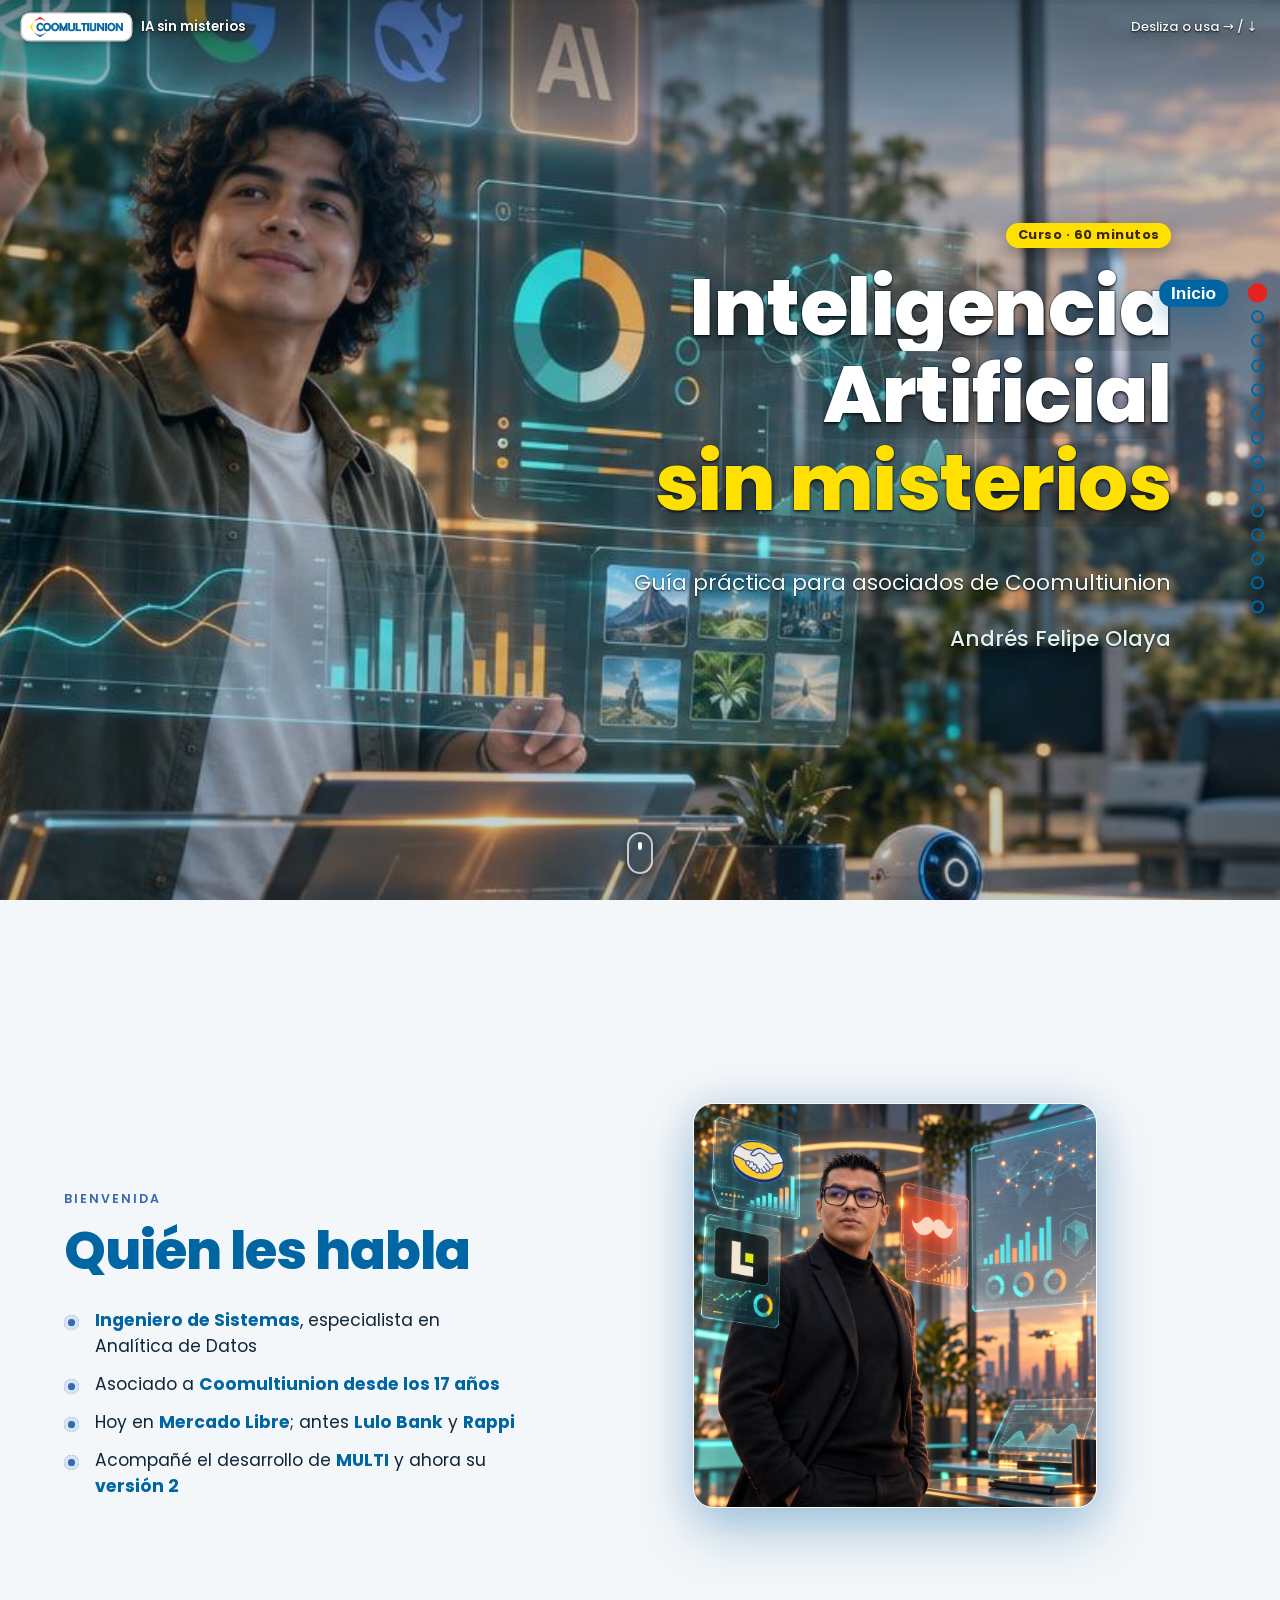
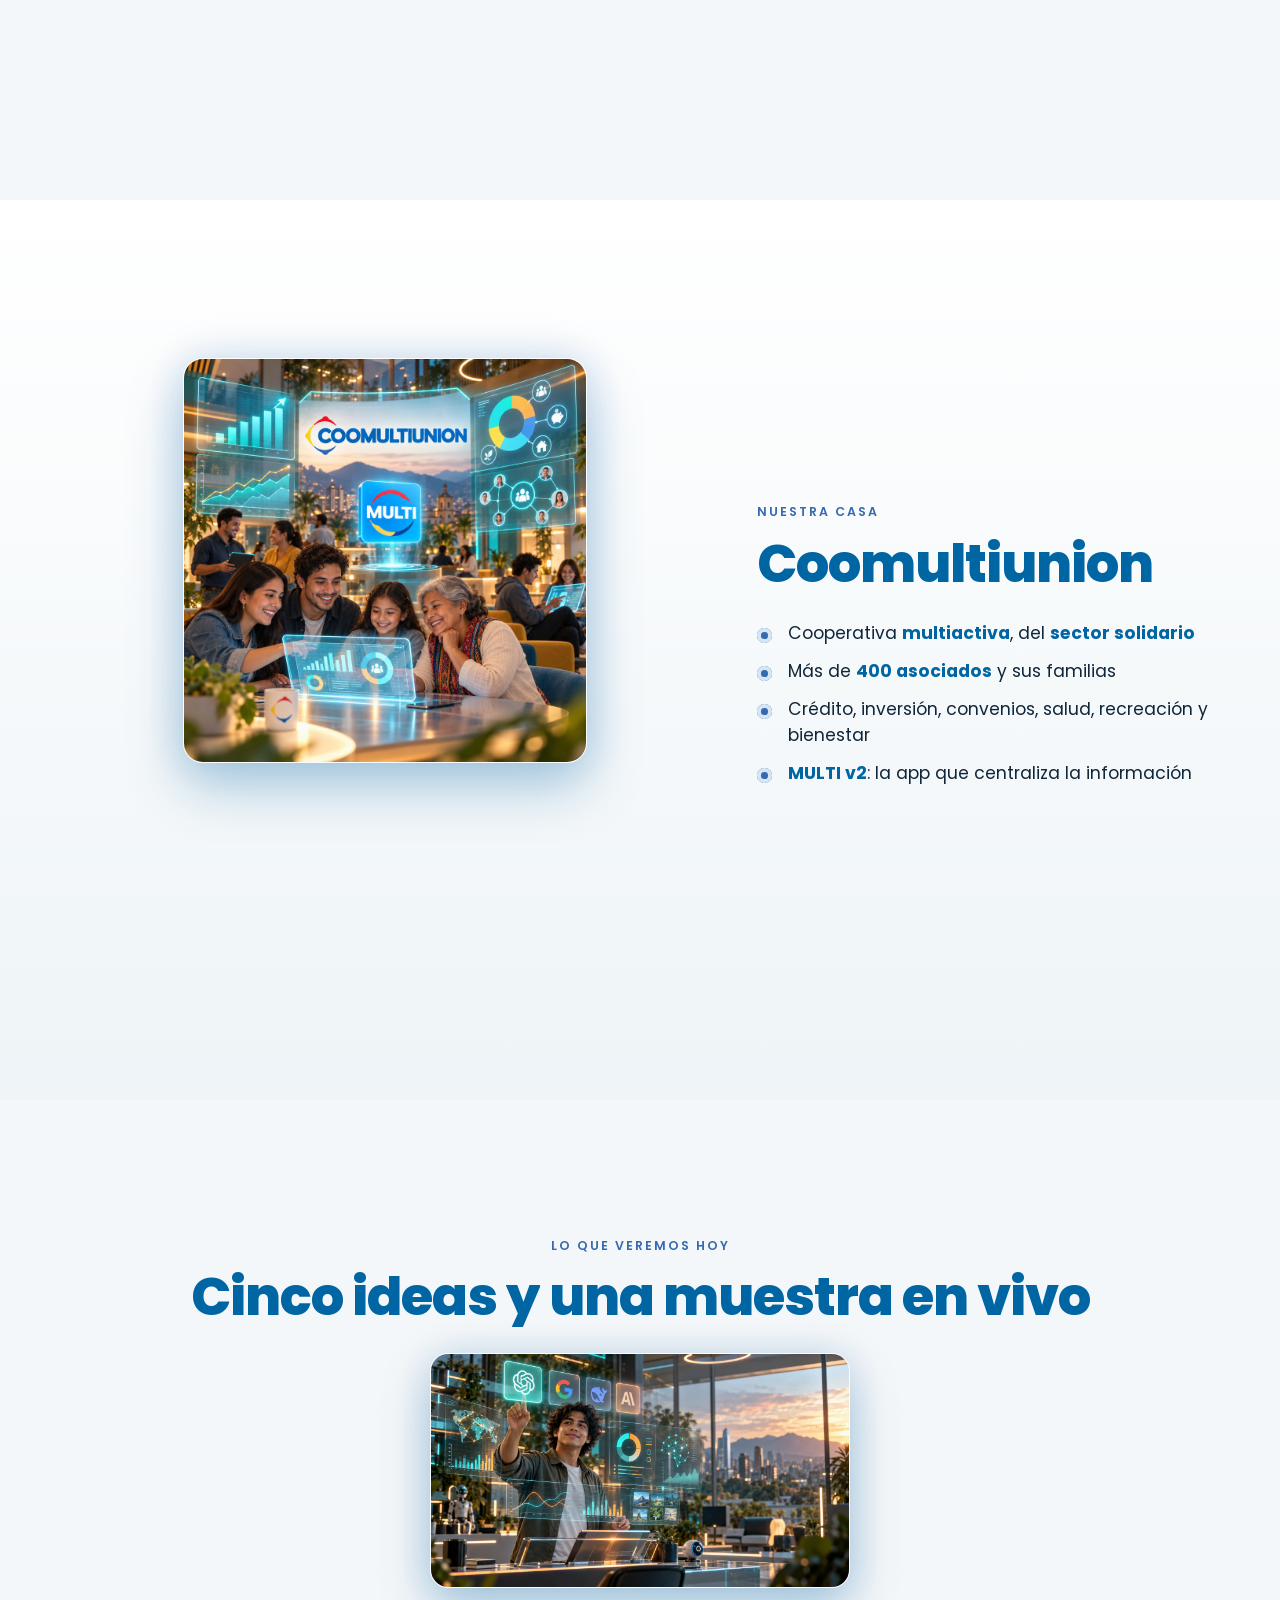
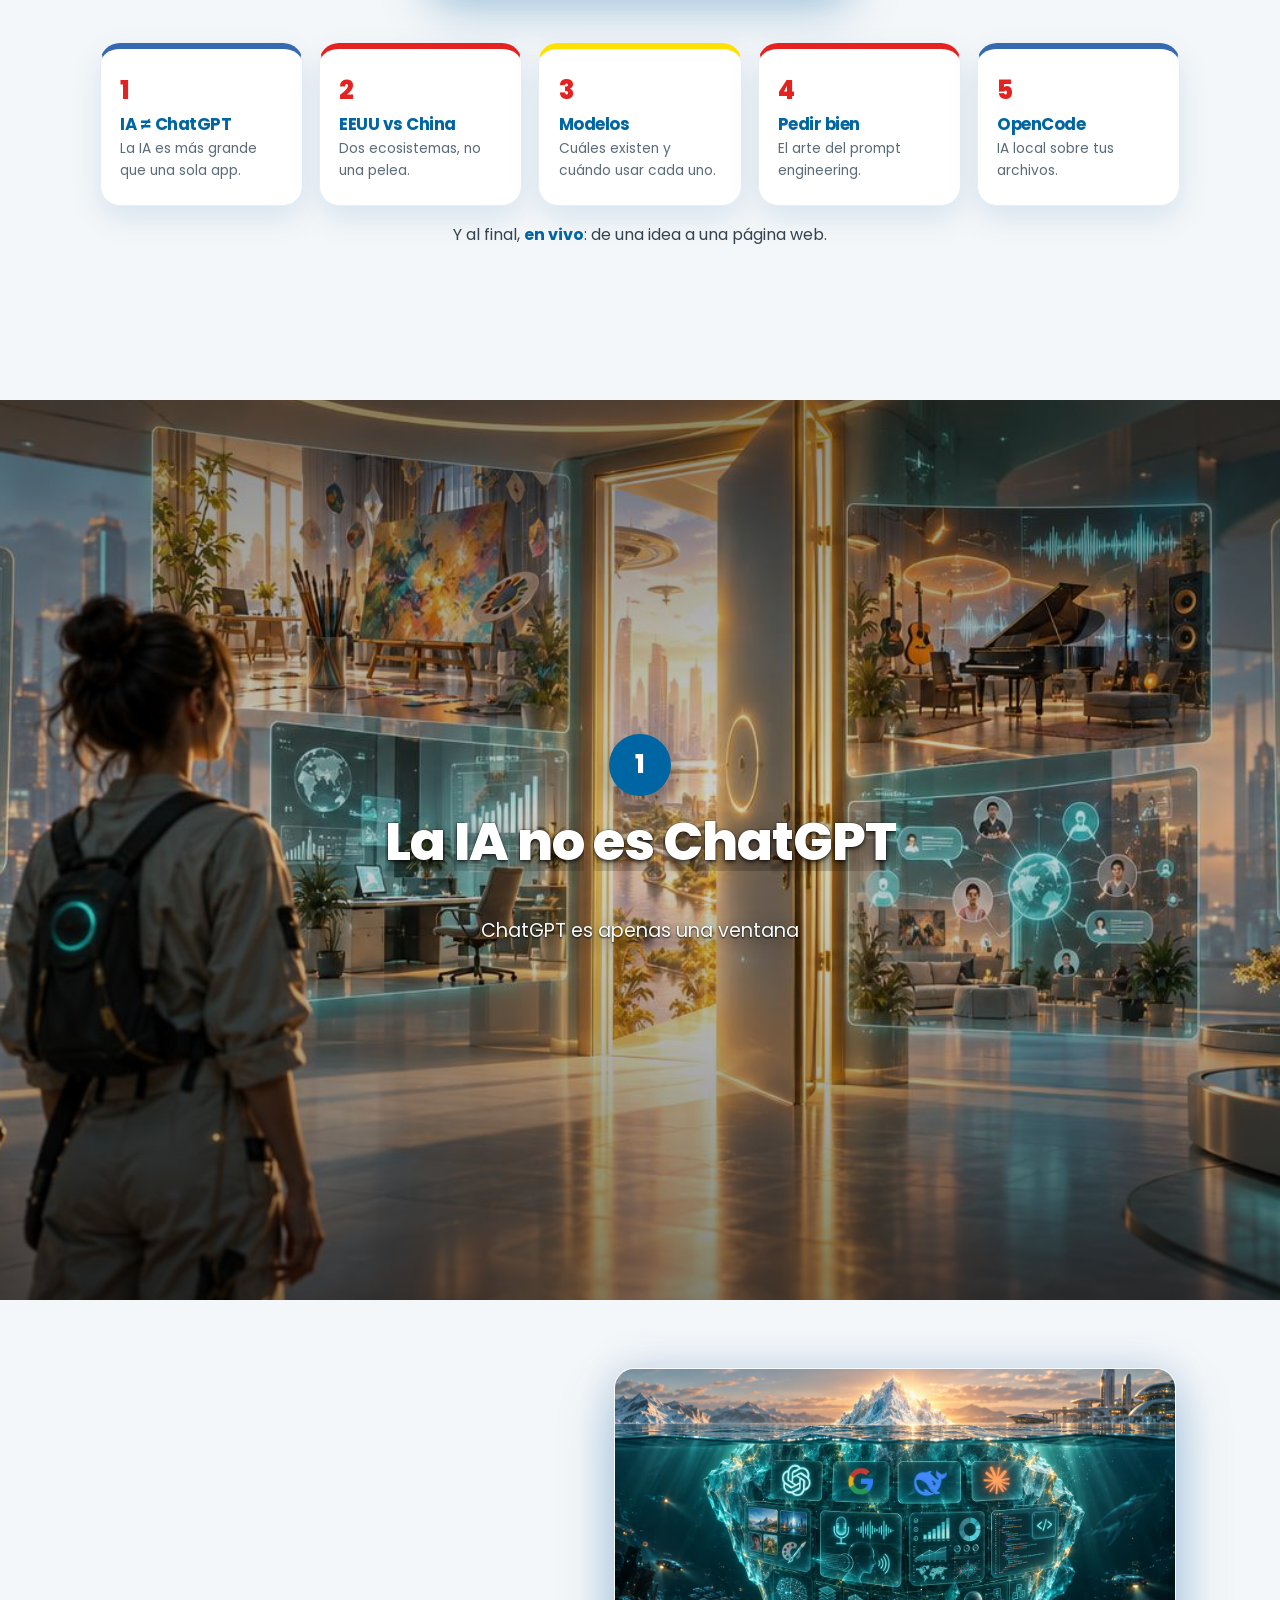
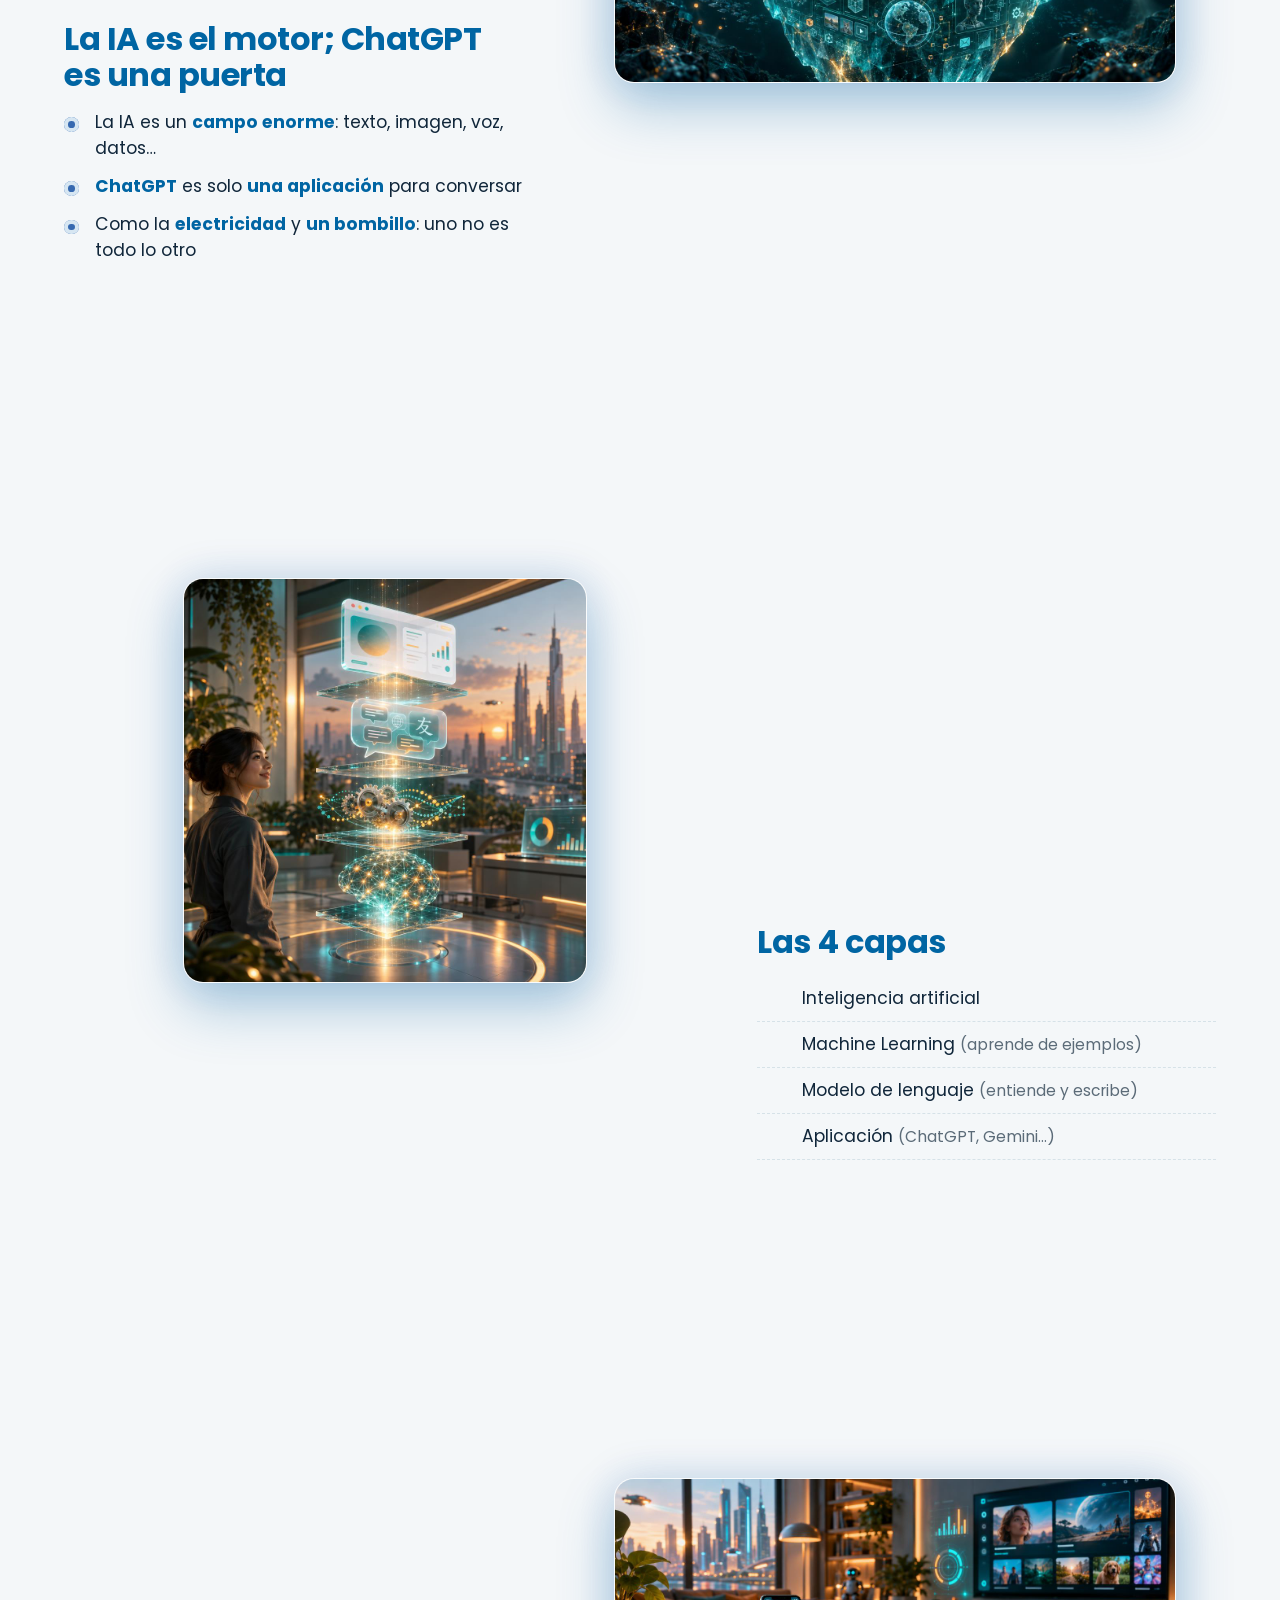
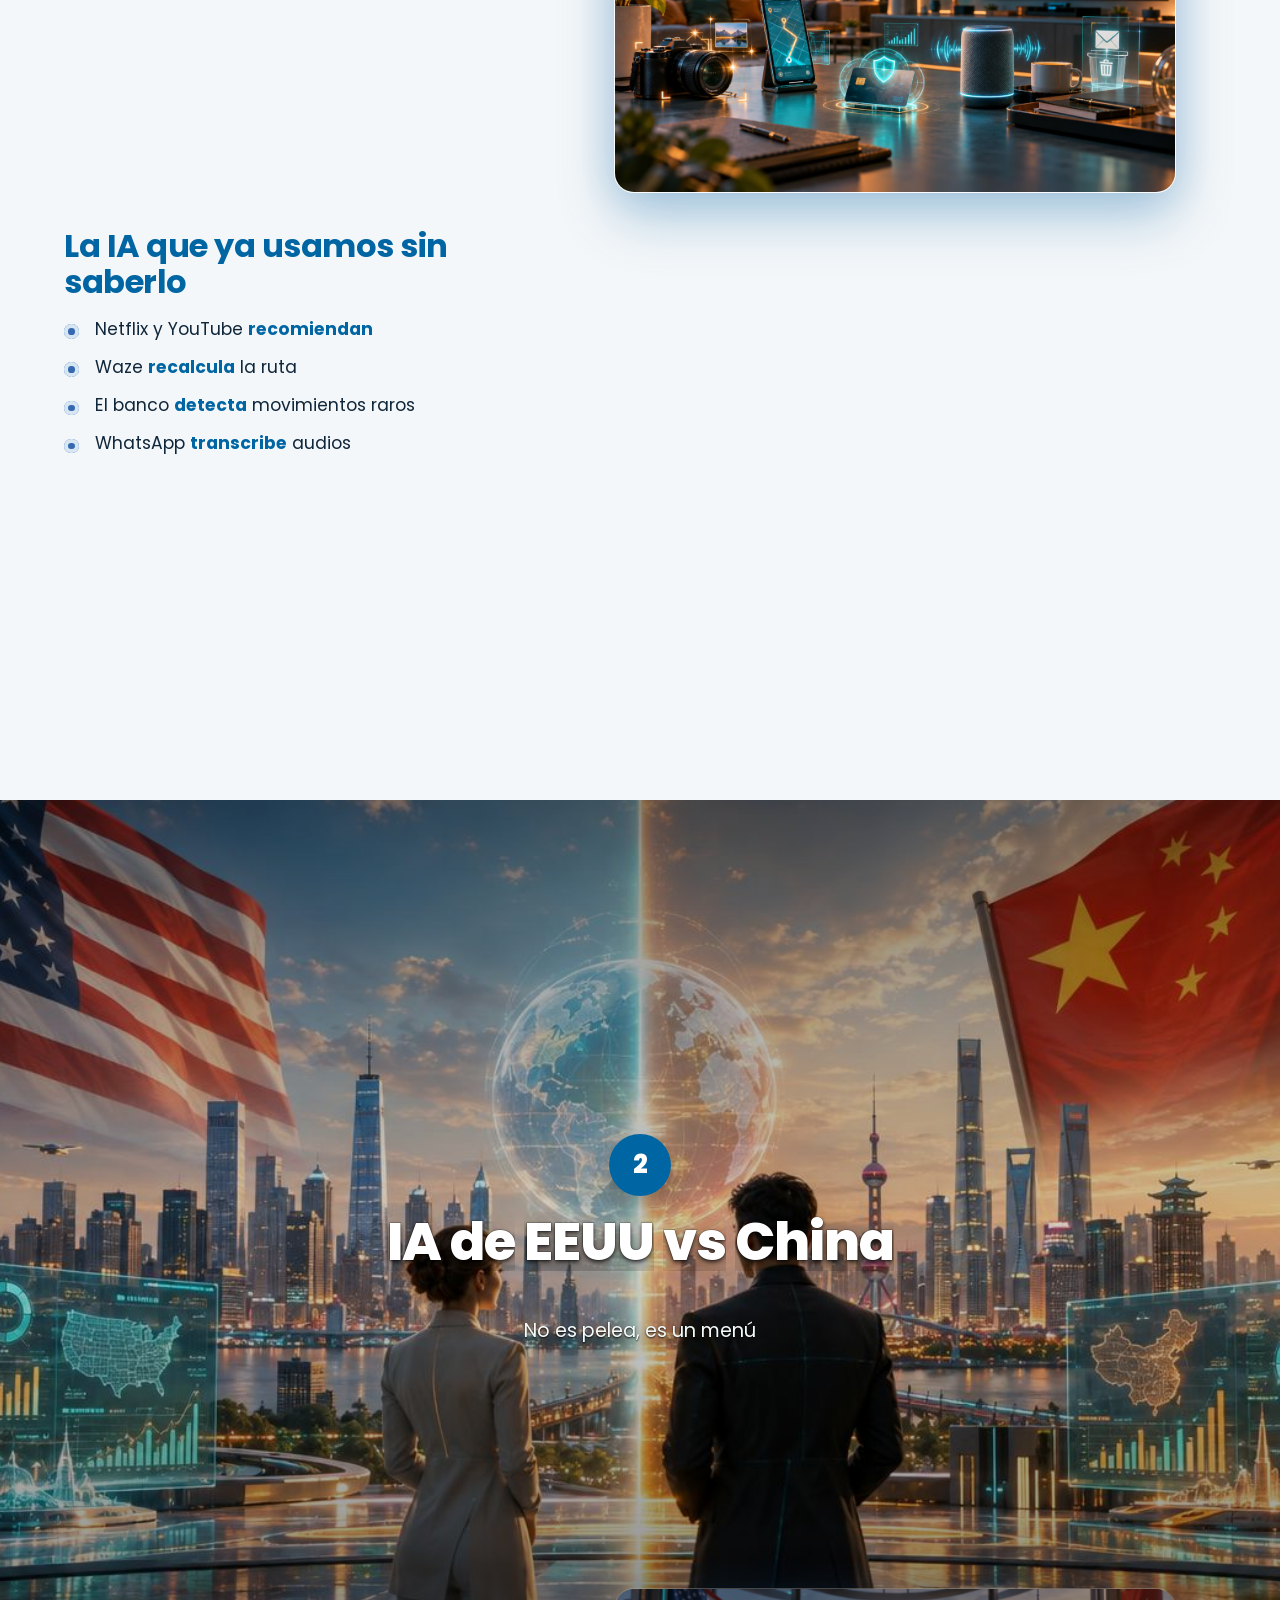
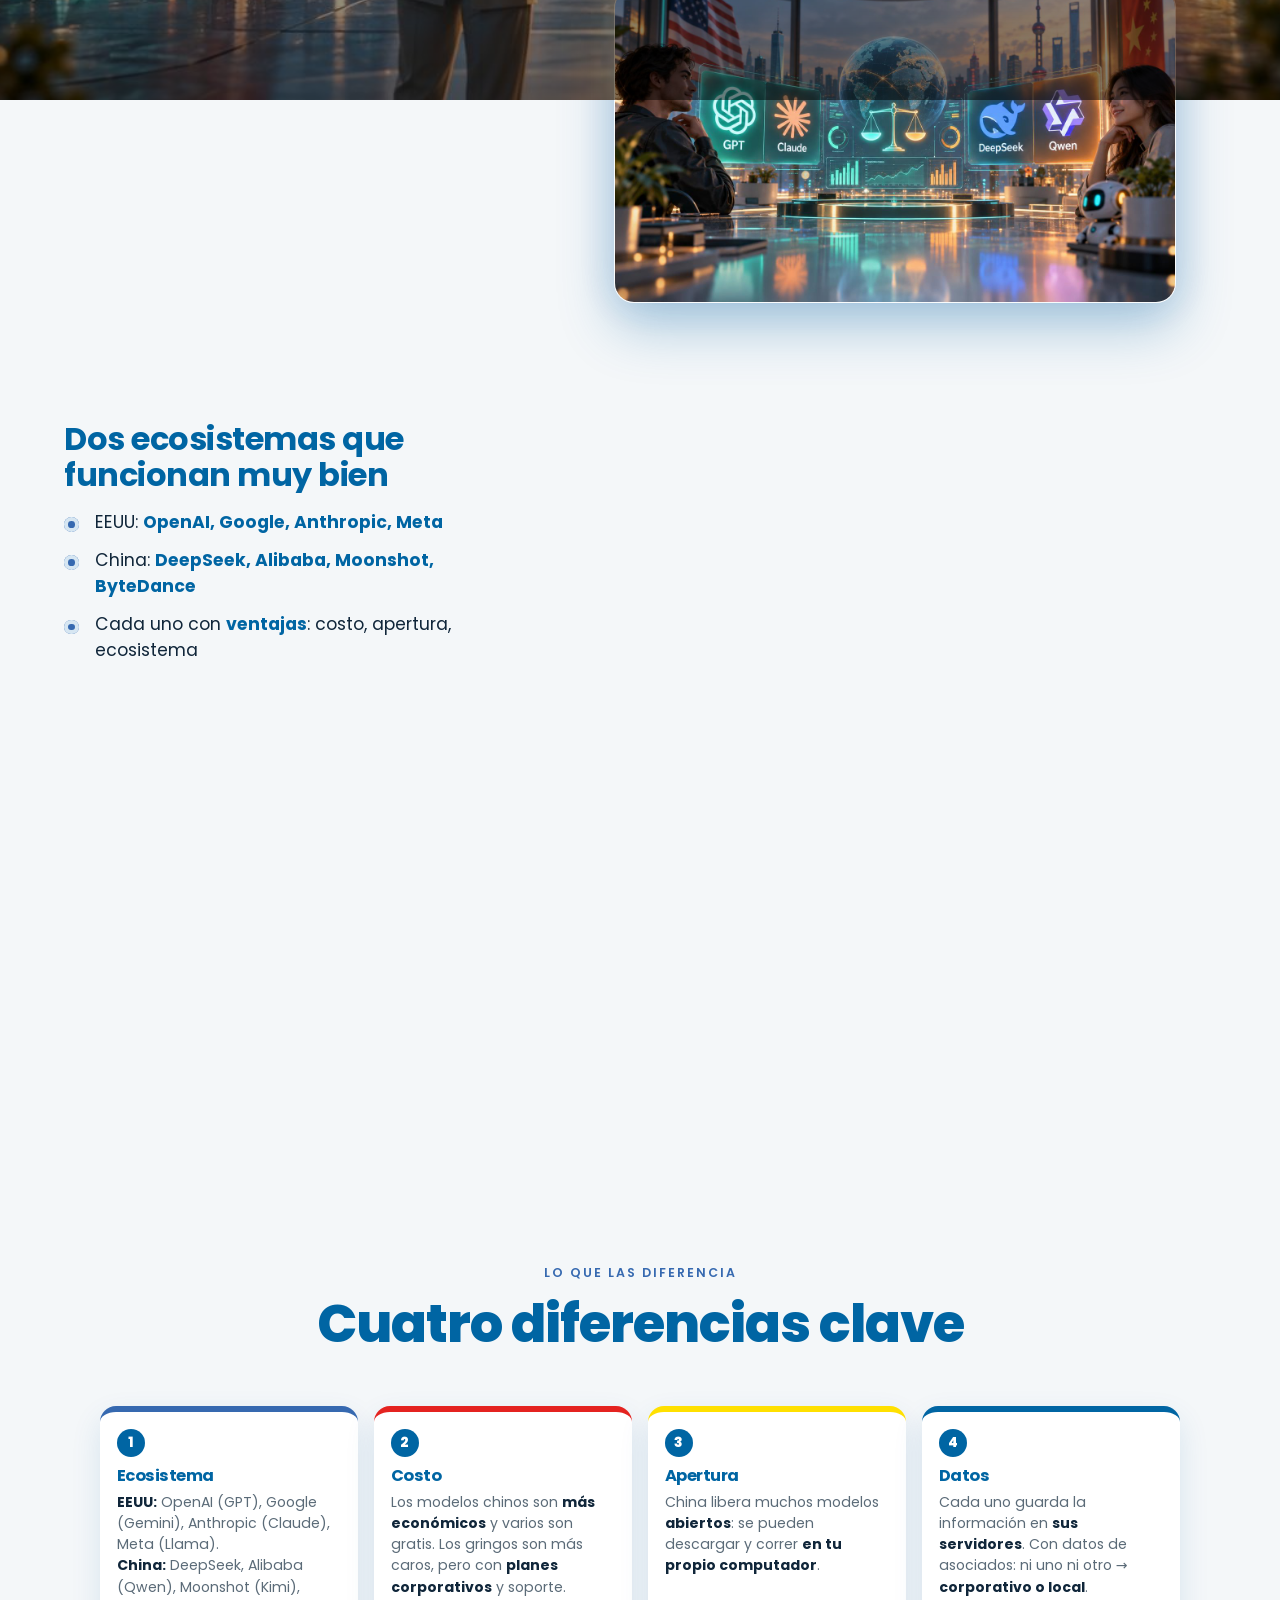
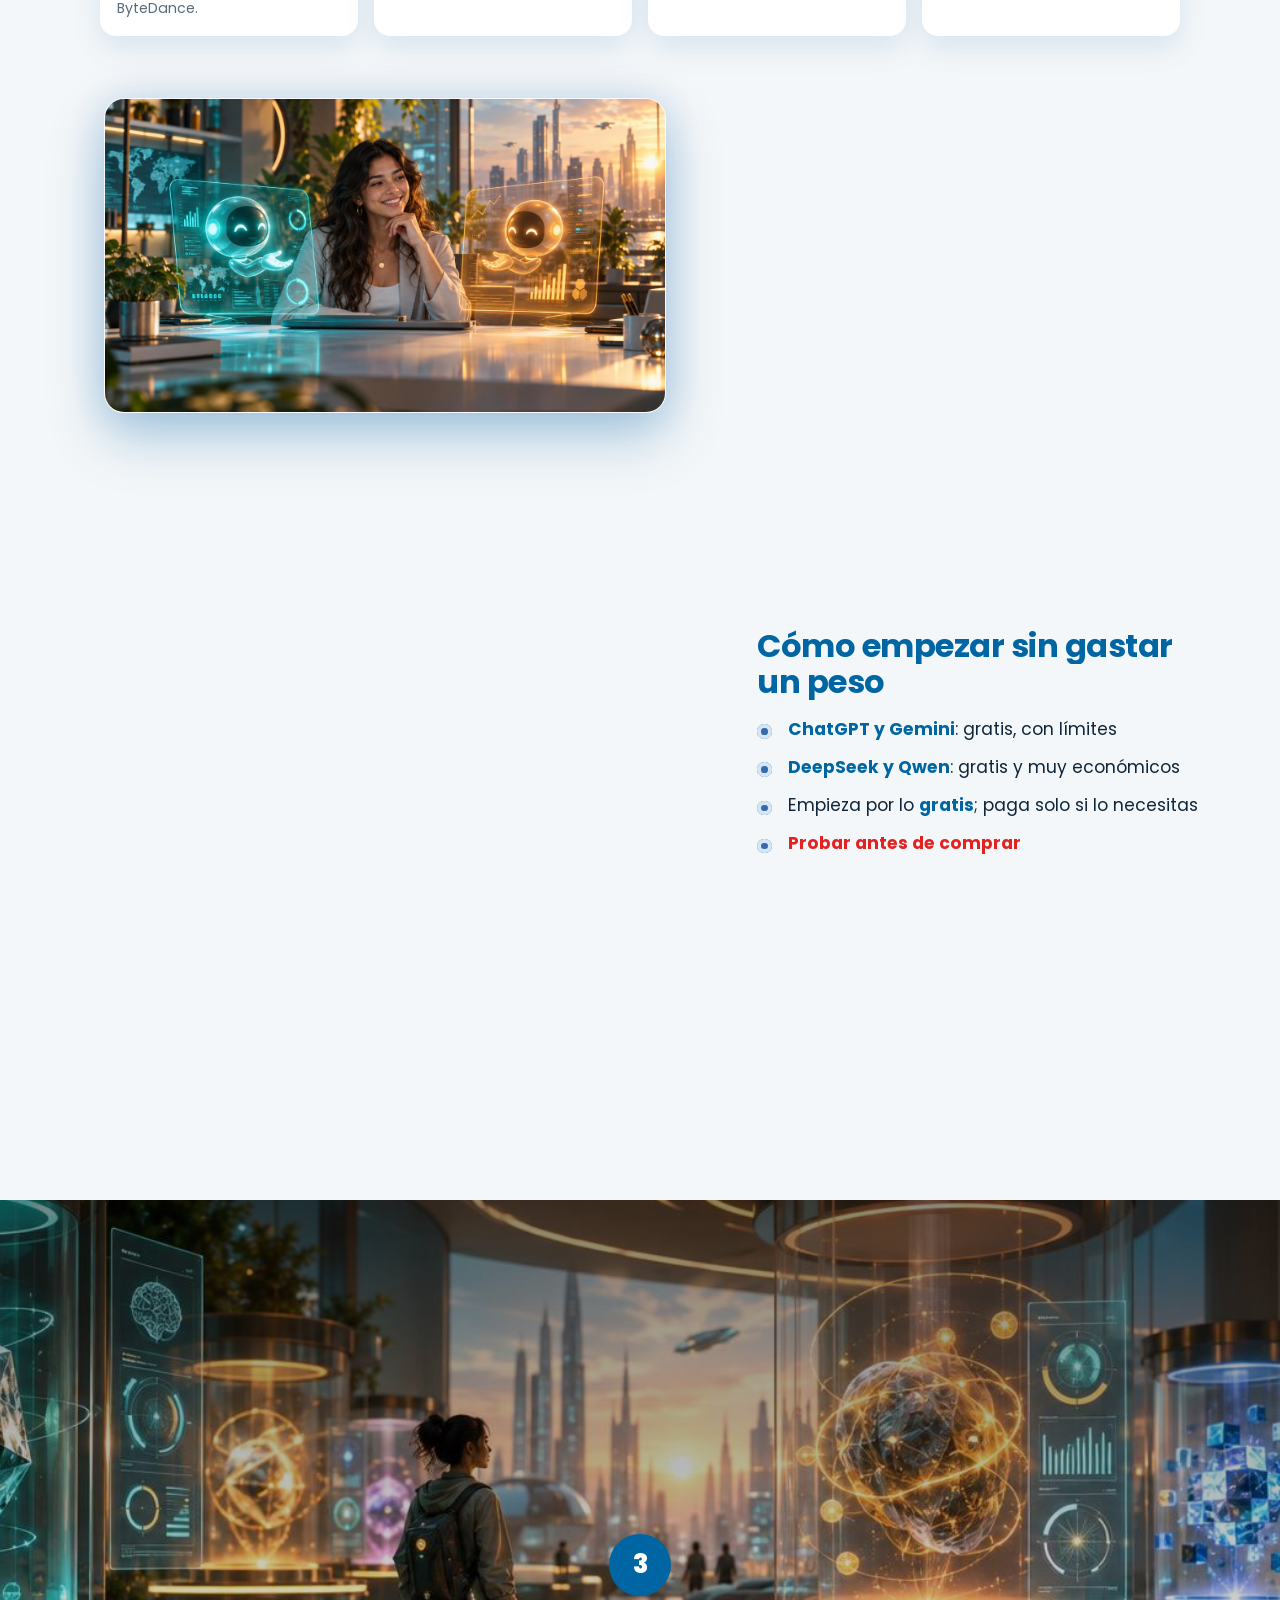
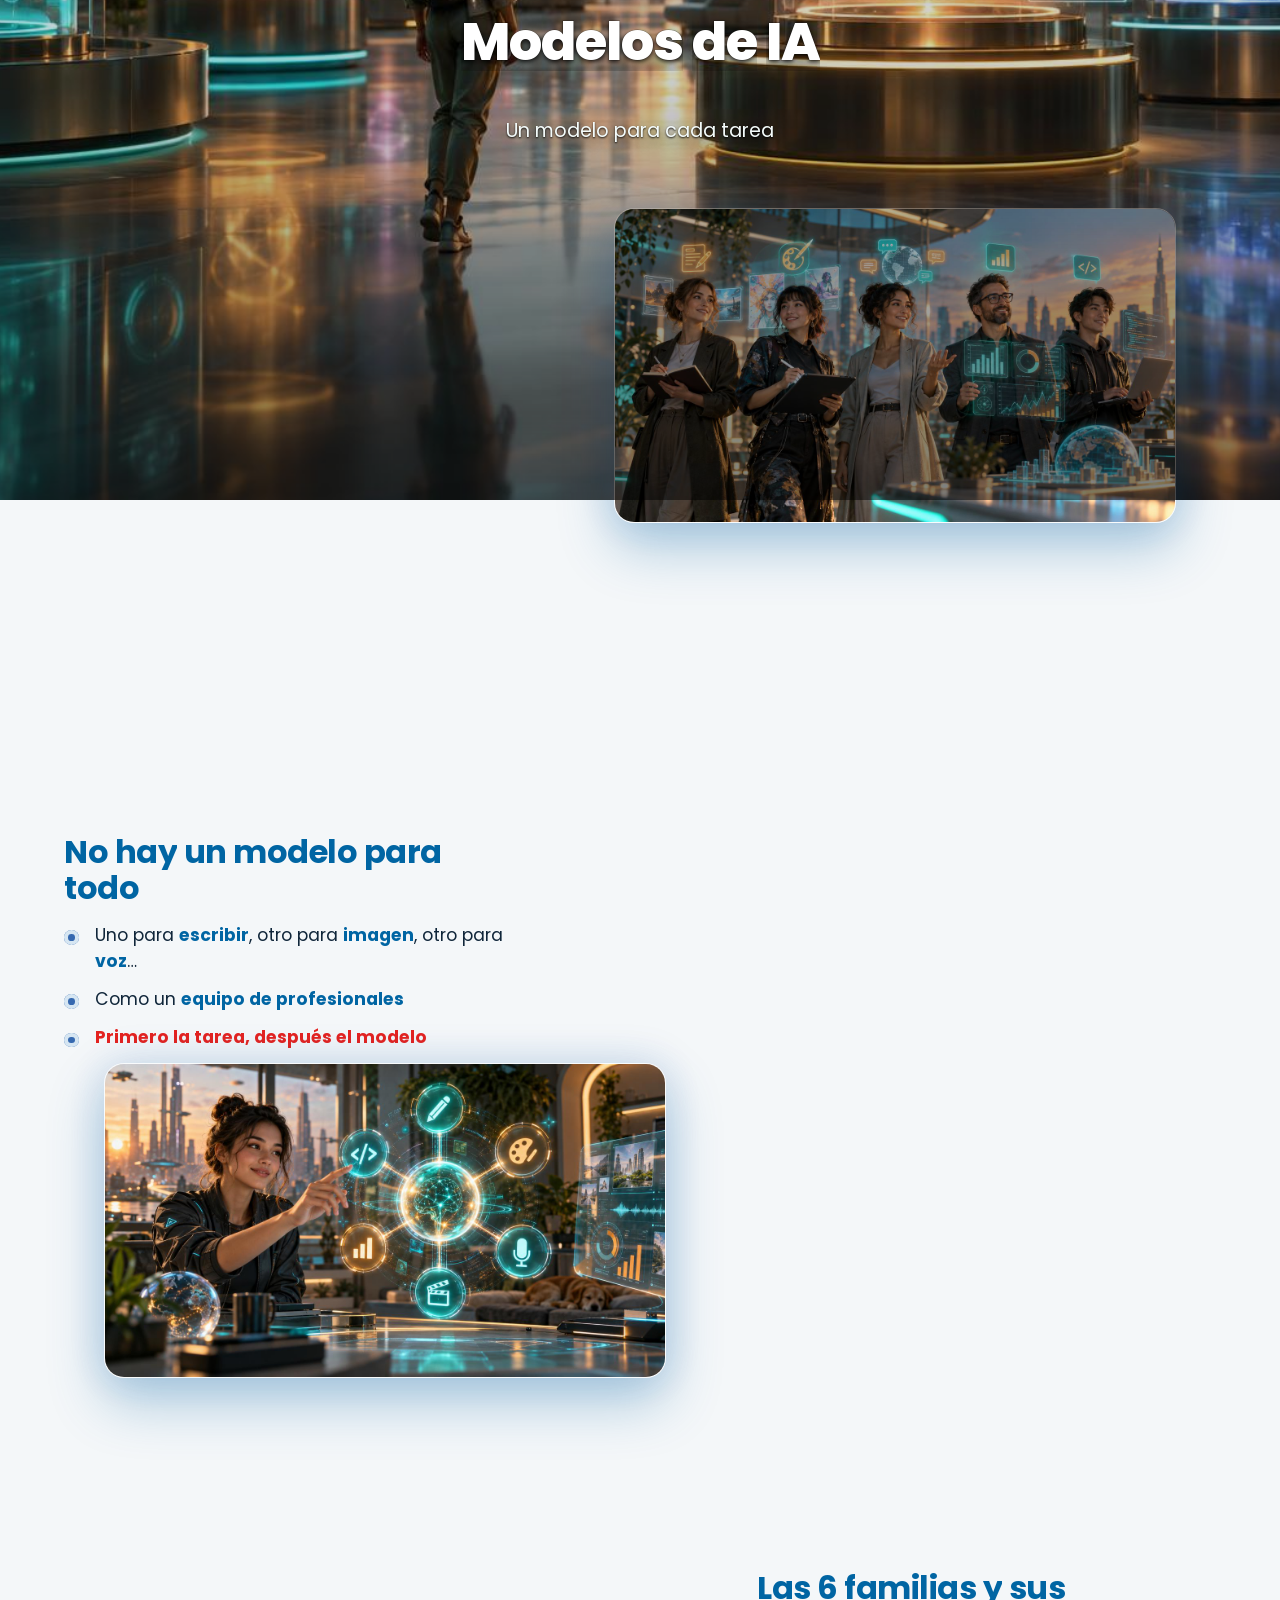
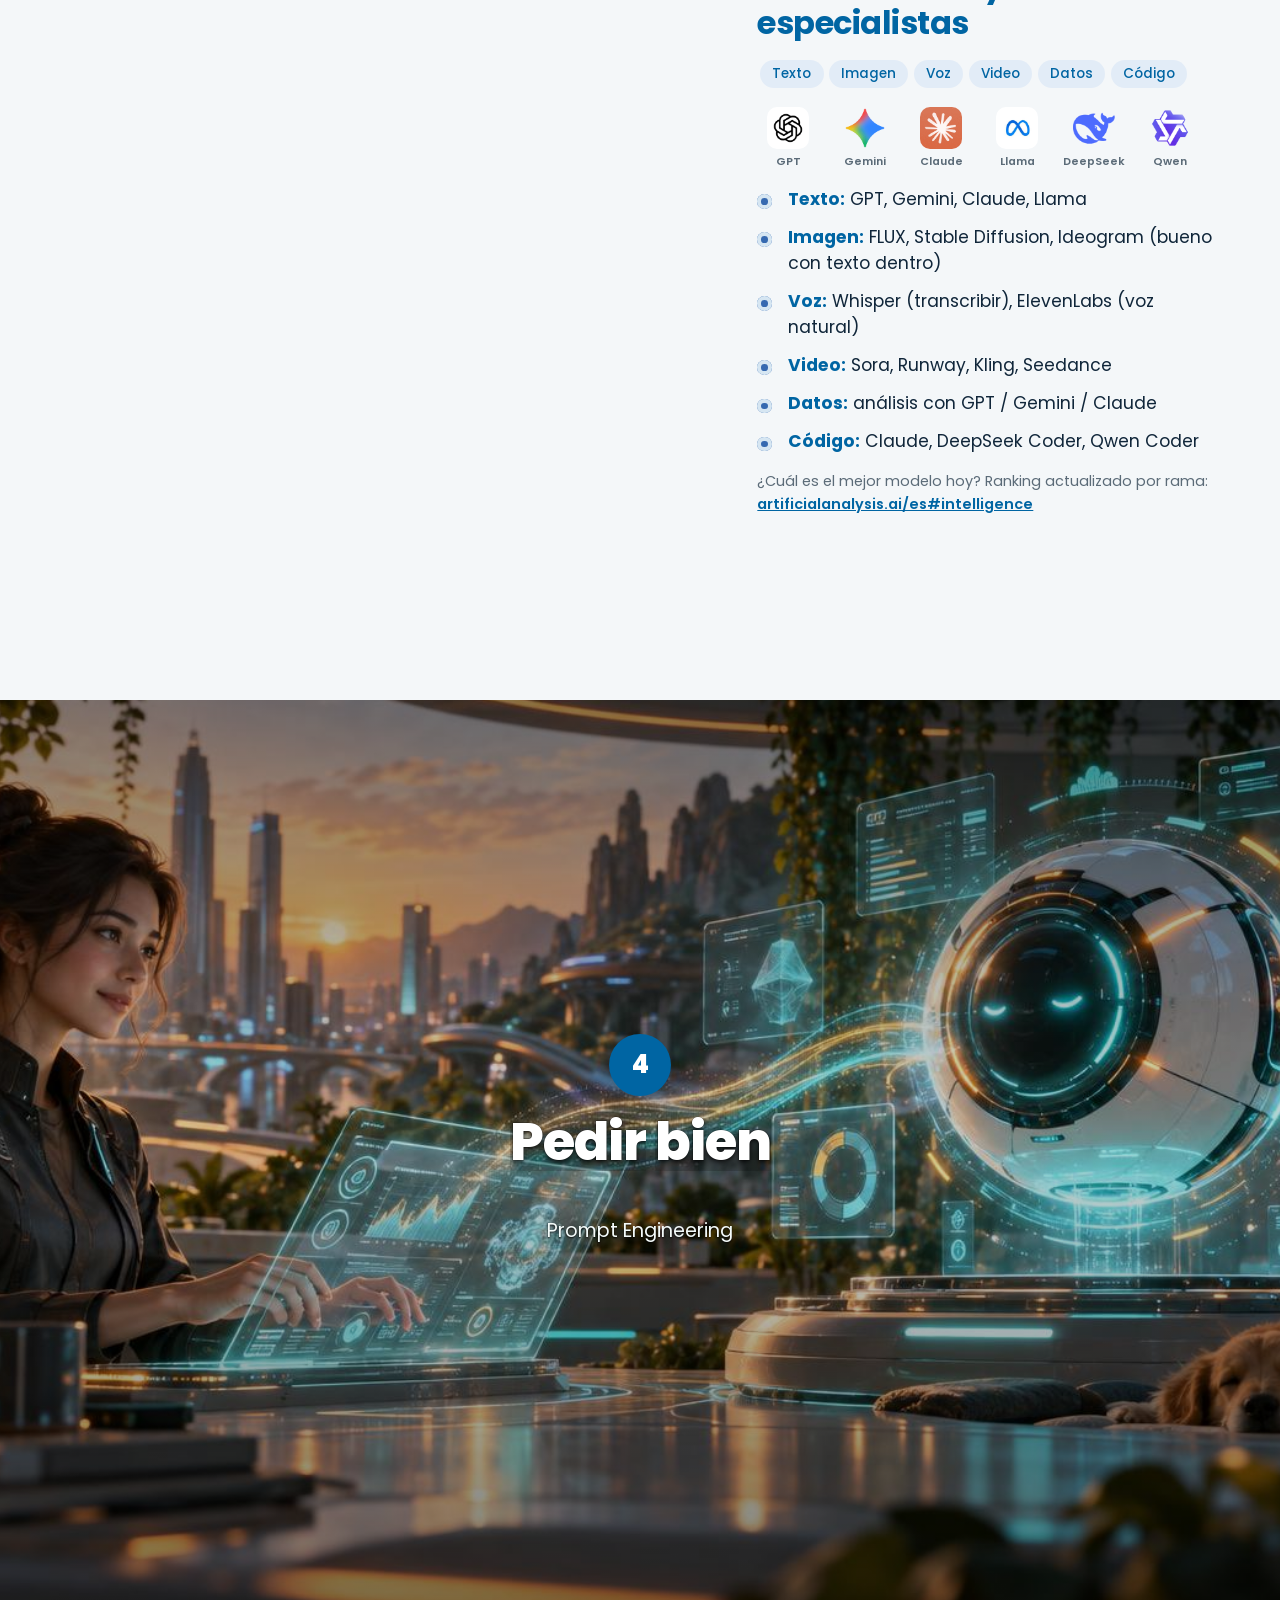
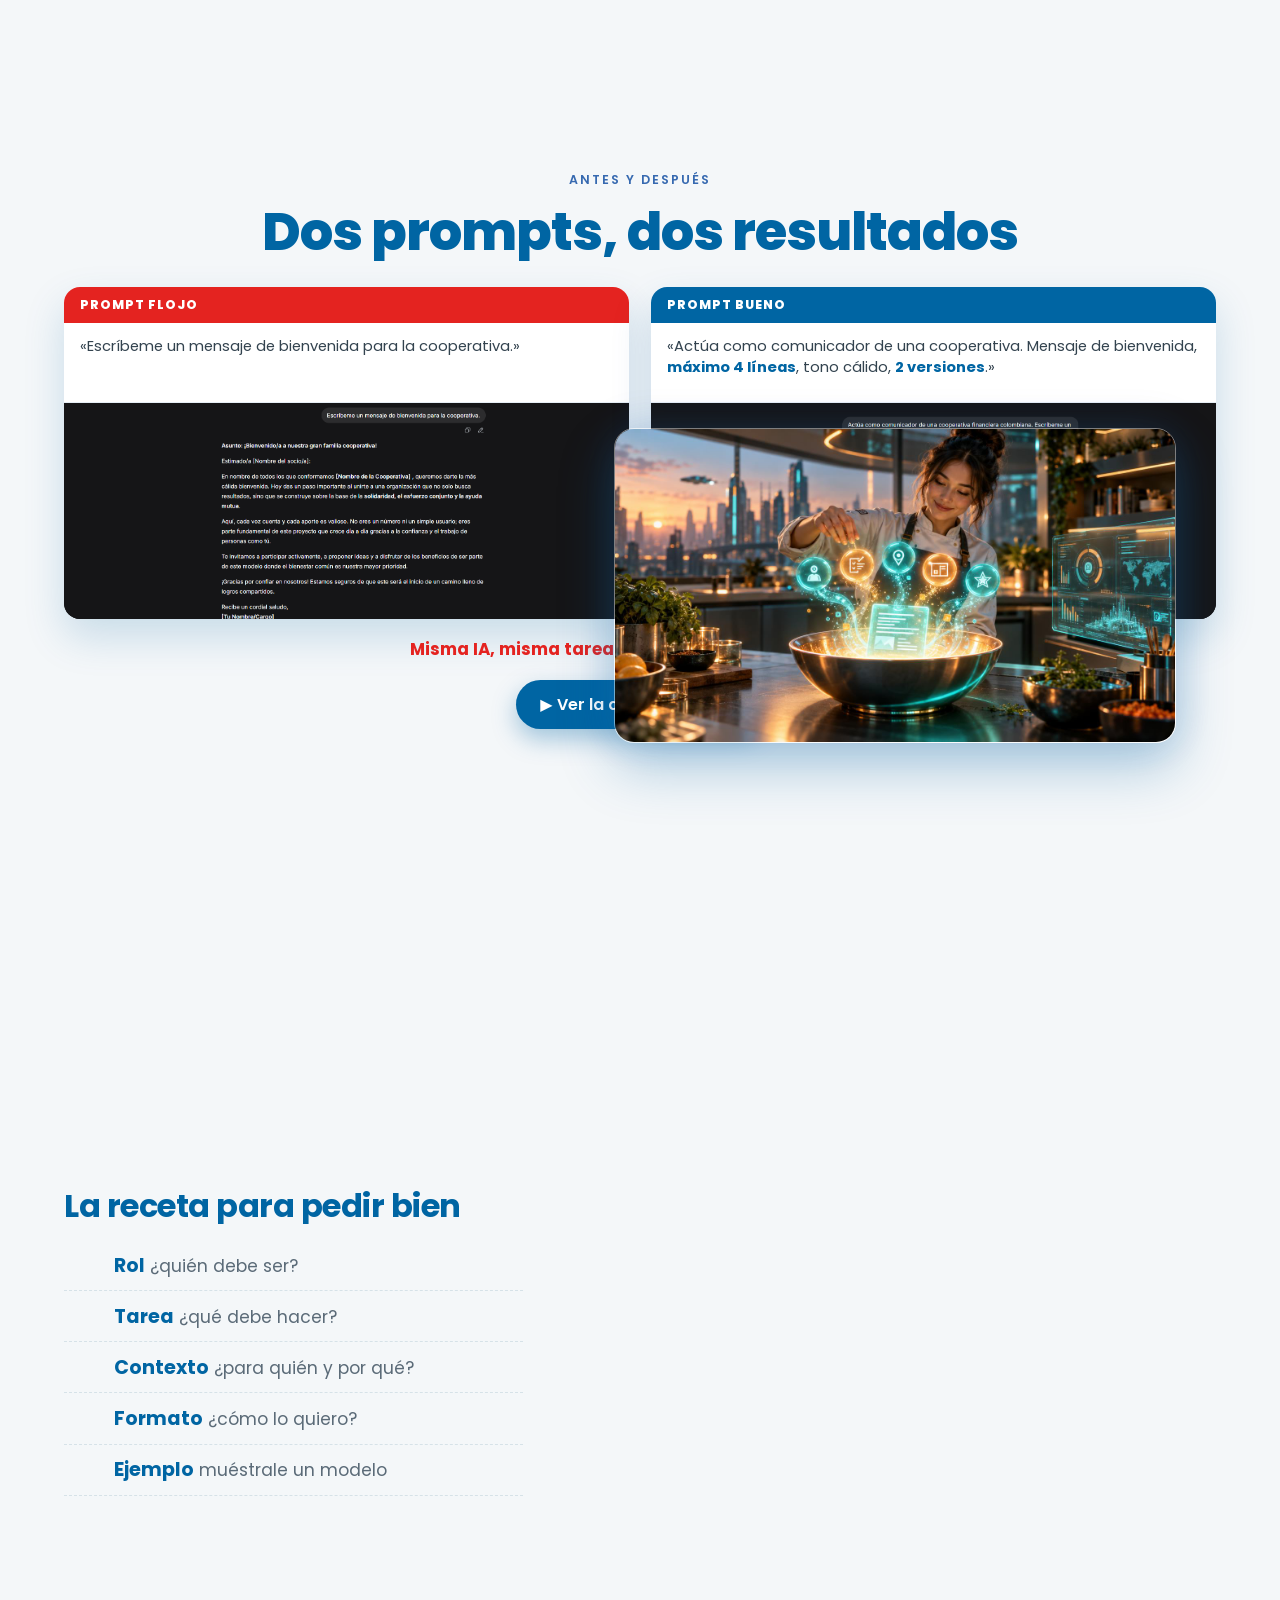
==== commit d36f2023: "Bloque 2: slide 'Cuatro diferencias clave' en la presentacion (ecosistema, costo, apertura, datos)" ====
--- a/index.html
+++ b/index.html
@@ -9,7 +9,7 @@
   <link rel="preconnect" href="https://fonts.googleapis.com">
   <link rel="preconnect" href="https://fonts.gstatic.com" crossorigin>
   <link href="https://fonts.googleapis.com/css2?family=Poppins:wght@300;400;500;700;800&display=swap" rel="stylesheet">
-  <link rel="stylesheet" href="css/web.css?v=28">
+  <link rel="stylesheet" href="css/web.css?v=29">
 </head>
 <body>
 
@@ -171,6 +171,37 @@
       <figure class="split-media parallax" data-animate style="--d:.12s">
         <img src="assets/imagenes/f03-m1-balanza.png" alt="Balanza EEUU vs China">
       </figure>
+    </section>
+
+    <section class="section center" id="s9b">
+      <span class="kicker" data-animate>Lo que las diferencia</span>
+      <h2 data-animate style="--d:.06s">Cuatro diferencias clave</h2>
+      <div class="diff" data-animate style="--d:.12s">
+        <article class="diff-card">
+          <b>1</b>
+          <h3>Ecosistema</h3>
+          <p><strong>EEUU:</strong> OpenAI (GPT), Google (Gemini), Anthropic (Claude), Meta (Llama).<br>
+             <strong>China:</strong> DeepSeek, Alibaba (Qwen), Moonshot (Kimi), ByteDance.</p>
+        </article>
+        <article class="diff-card">
+          <b>2</b>
+          <h3>Costo</h3>
+          <p>Los modelos chinos son <strong>más económicos</strong> y varios son gratis. Los gringos son más caros,
+             pero con <strong>planes corporativos</strong> y soporte.</p>
+        </article>
+        <article class="diff-card">
+          <b>3</b>
+          <h3>Apertura</h3>
+          <p>China libera muchos modelos <strong>abiertos</strong>: se pueden descargar y correr
+             <strong>en tu propio computador</strong>.</p>
+        </article>
+        <article class="diff-card">
+          <b>4</b>
+          <h3>Datos</h3>
+          <p>Cada uno guarda la información en <strong>sus servidores</strong>. Con datos de asociados:
+             ni uno ni otro → <strong>corporativo o local</strong>.</p>
+        </article>
+      </div>
     </section>
 
     <section class="section split reverse" id="s10">
@@ -407,6 +438,6 @@
     <span id="progressText">0%</span>
   </footer>
 
-  <script src="js/web.js?v=28"></script>
+  <script src="js/web.js?v=29"></script>
 </body>
 </html>
--- a/css/web.css
+++ b/css/web.css
@@ -638,6 +638,29 @@
   .compare-card img { height: 150px; }
 }
 
+/* ---------------- Cuatro diferencias (bloque 2) ---------------- */
+.diff {
+  display: grid; grid-template-columns: repeat(4, 1fr); gap: 1rem;
+  width: 100%; max-width: 1180px; text-align: left; margin-top: 1.6rem;
+}
+.diff-card {
+  background: #fff; border-radius: 16px; padding: 1.1rem 1.05rem;
+  border-top: 6px solid var(--acento);
+  box-shadow: 0 12px 30px rgba(0, 101, 163, .12);
+}
+.diff-card:nth-child(2) { border-top-color: var(--rojo); }
+.diff-card:nth-child(3) { border-top-color: var(--amarillo); }
+.diff-card:nth-child(4) { border-top-color: var(--azul); }
+.diff-card b {
+  display: inline-grid; place-items: center; width: 28px; height: 28px; border-radius: 50%;
+  background: var(--azul); color: #fff; font-size: .85rem; font-weight: 800; margin-bottom: .5rem;
+}
+.diff-card h3 { margin: .1rem 0 .45rem; font-size: 1.02rem; color: var(--azul); }
+.diff-card p { margin: 0; font-size: .88rem; line-height: 1.5; color: var(--suave); }
+.diff-card p strong { color: var(--tinta); }
+@media (max-width: 900px) { .diff { grid-template-columns: 1fr 1fr; } }
+@media (max-width: 560px) { .diff { grid-template-columns: 1fr; margin-top: 1rem; } }
+
 /* ---------------- Sección "No creas en nada, indaga" ---------------- */
 .section.dark { background: linear-gradient(160deg, #06263a, #0b3c5d); color: #eaf3f8; }
 .section.dark h2 { color: #fff; }
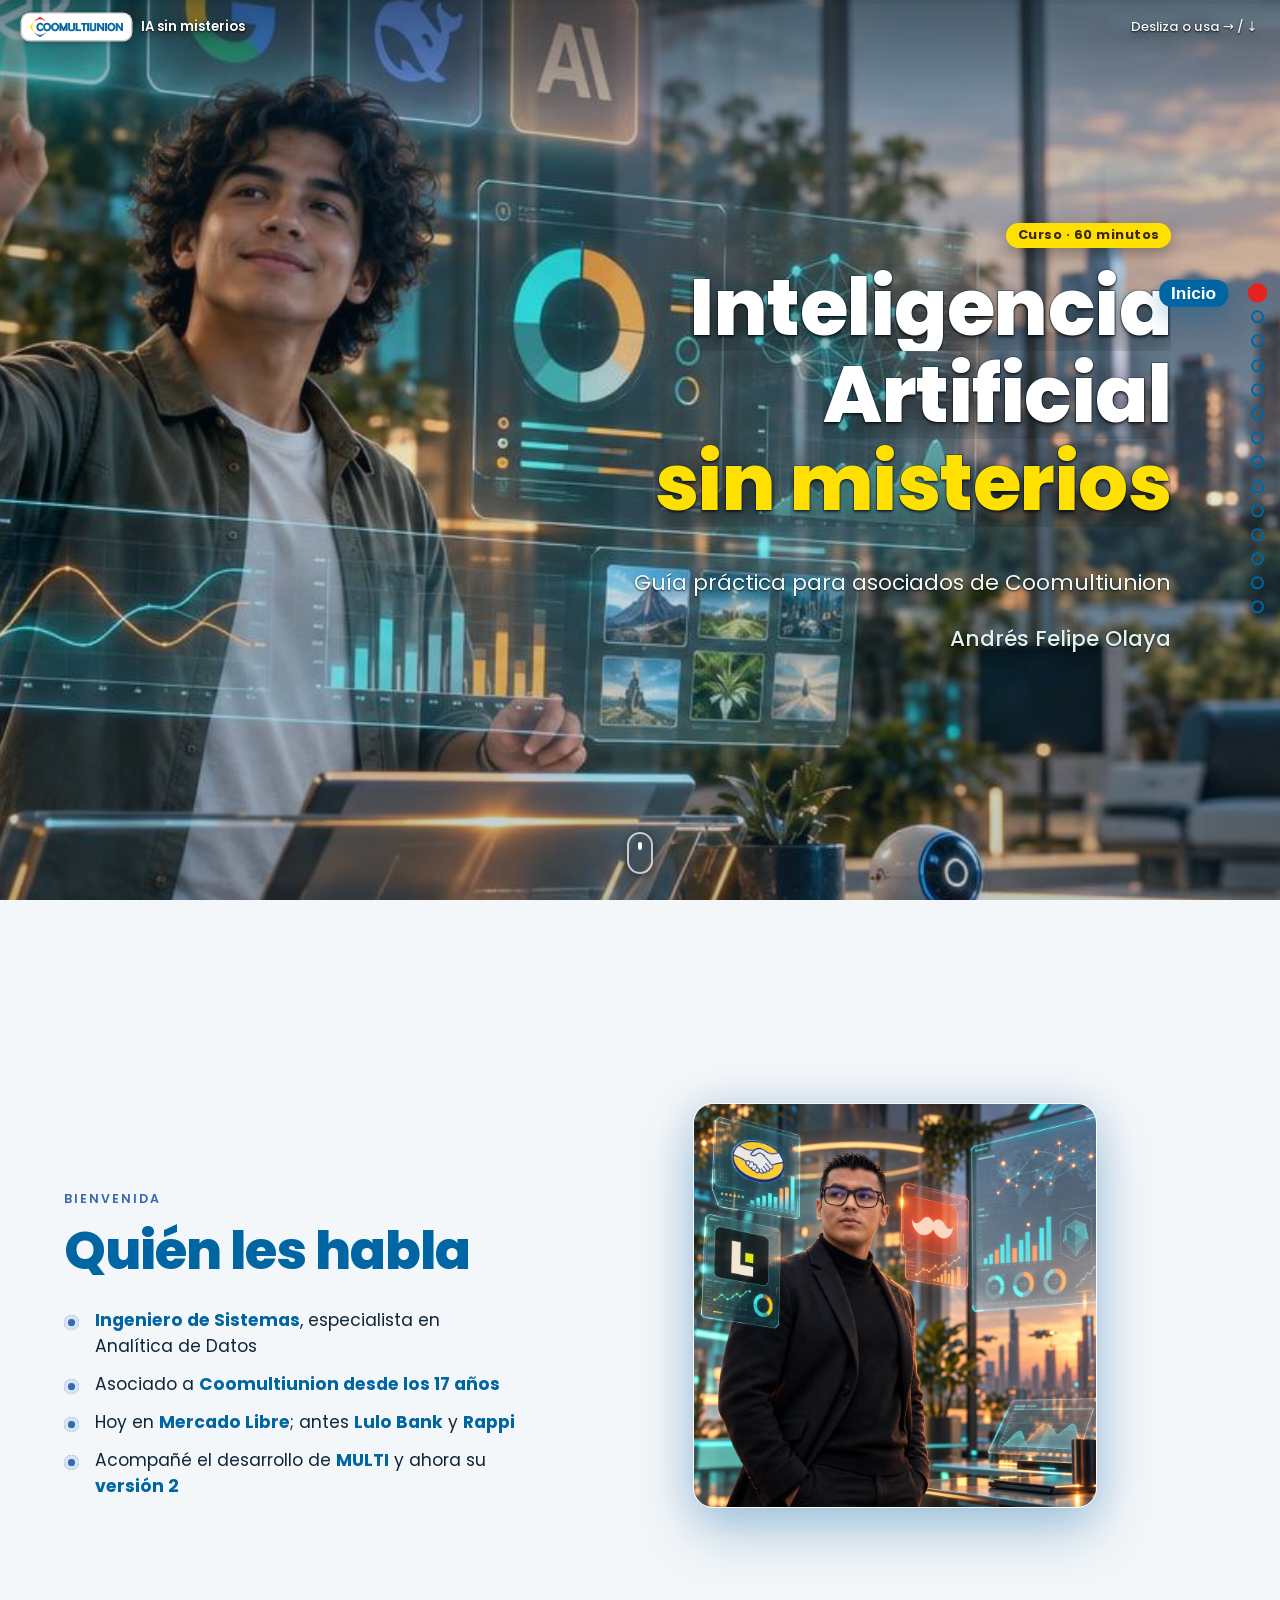
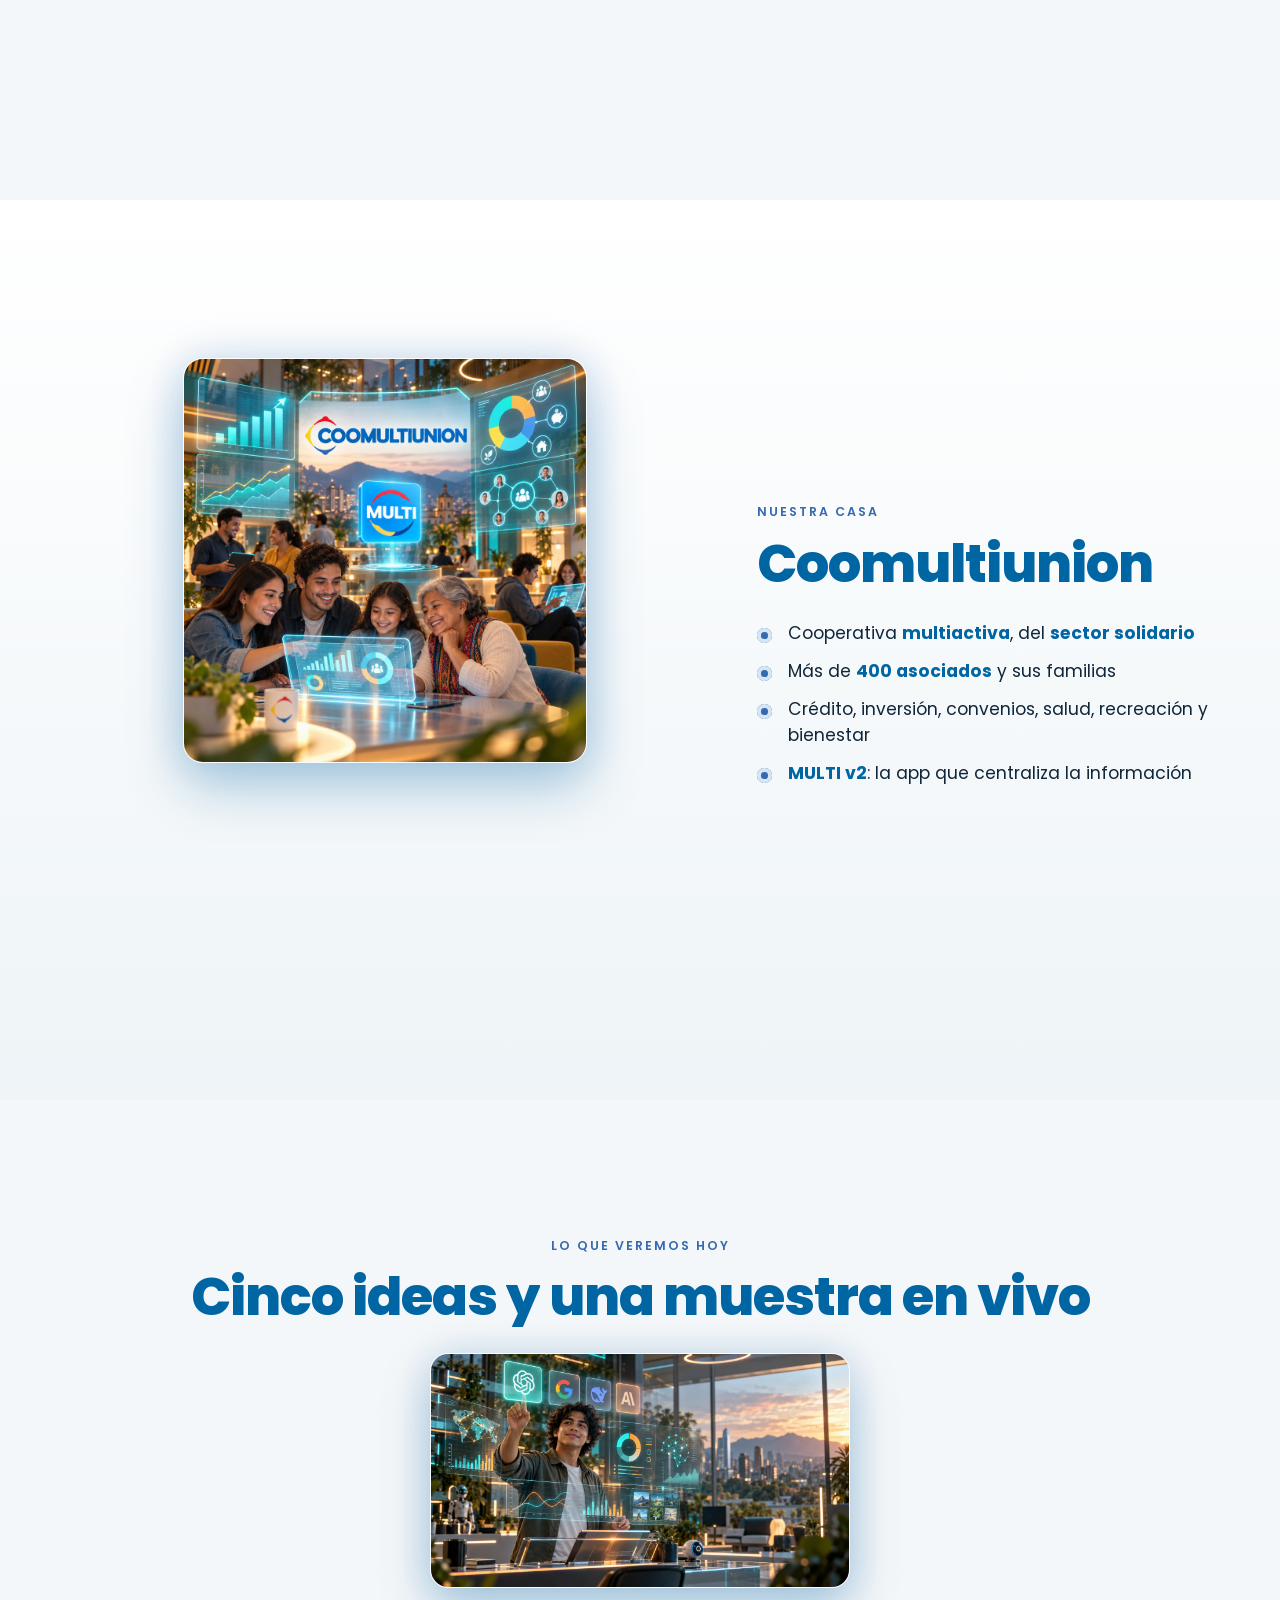
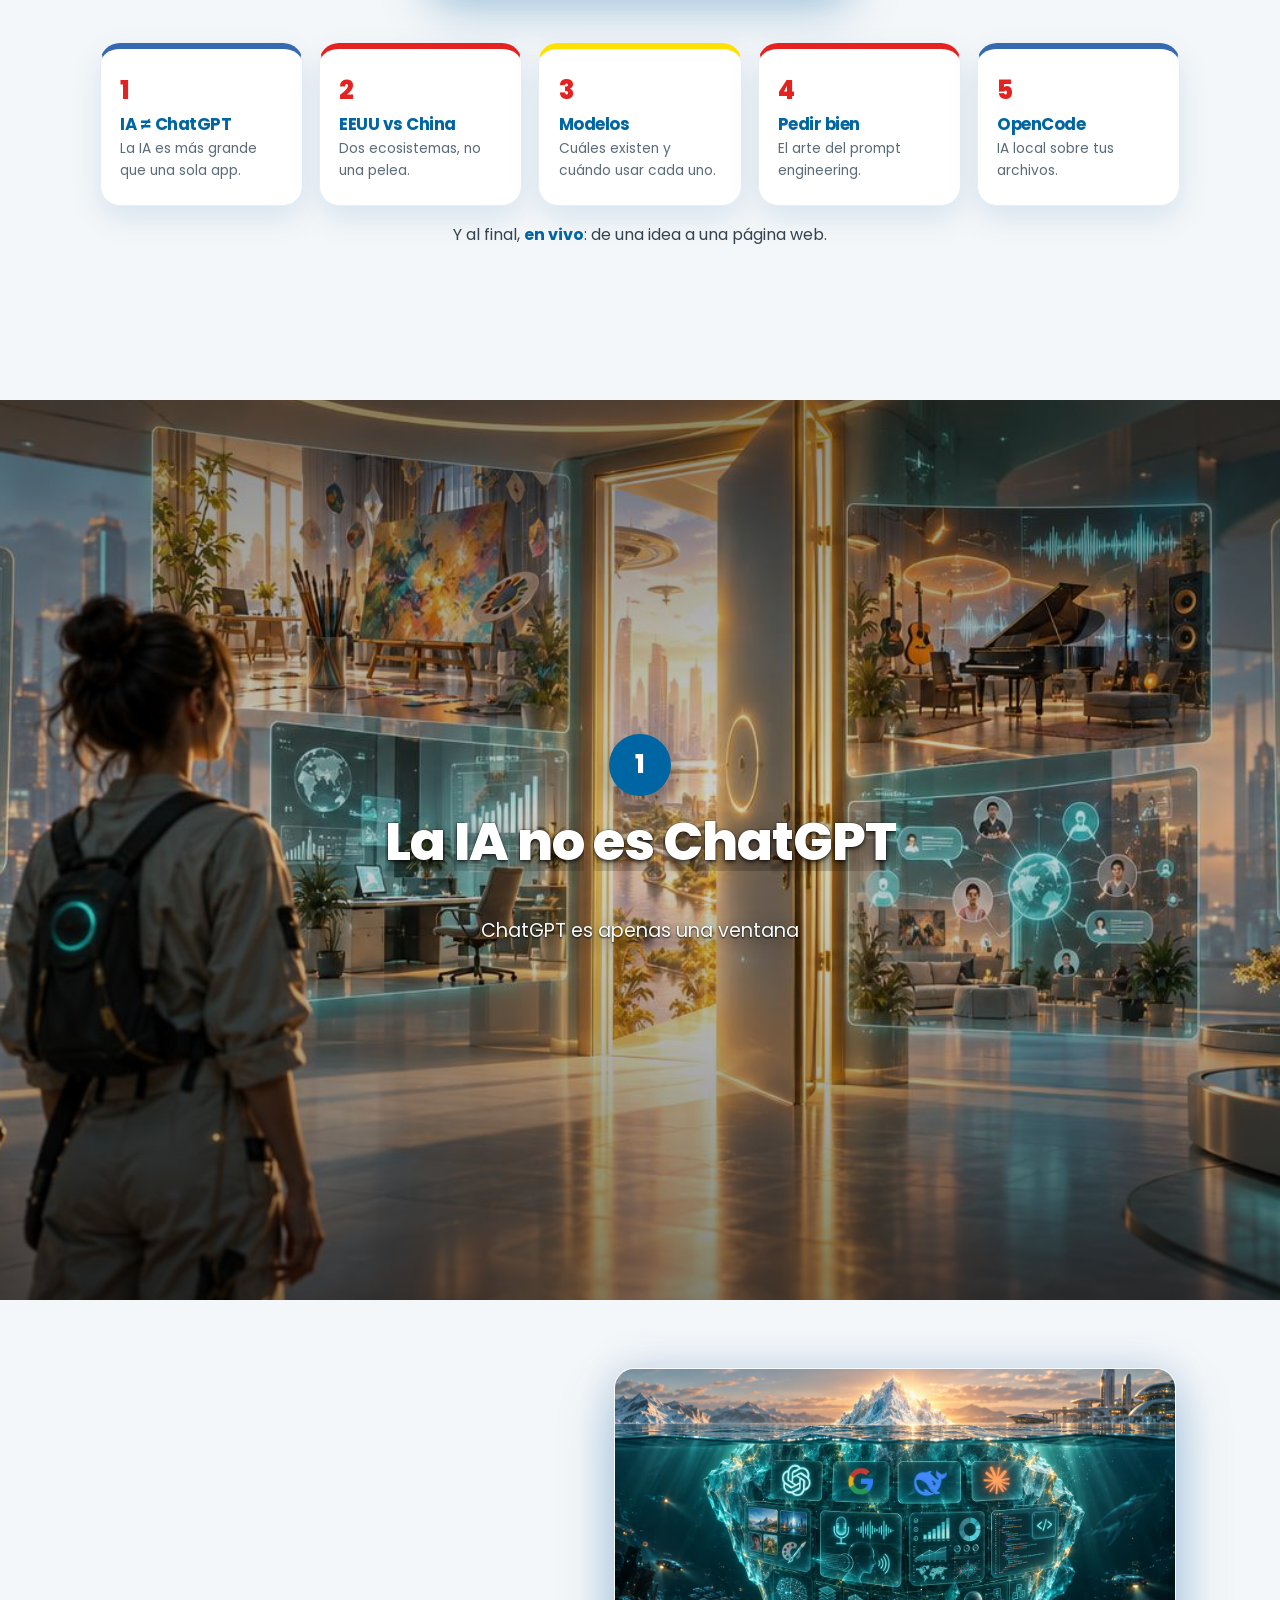
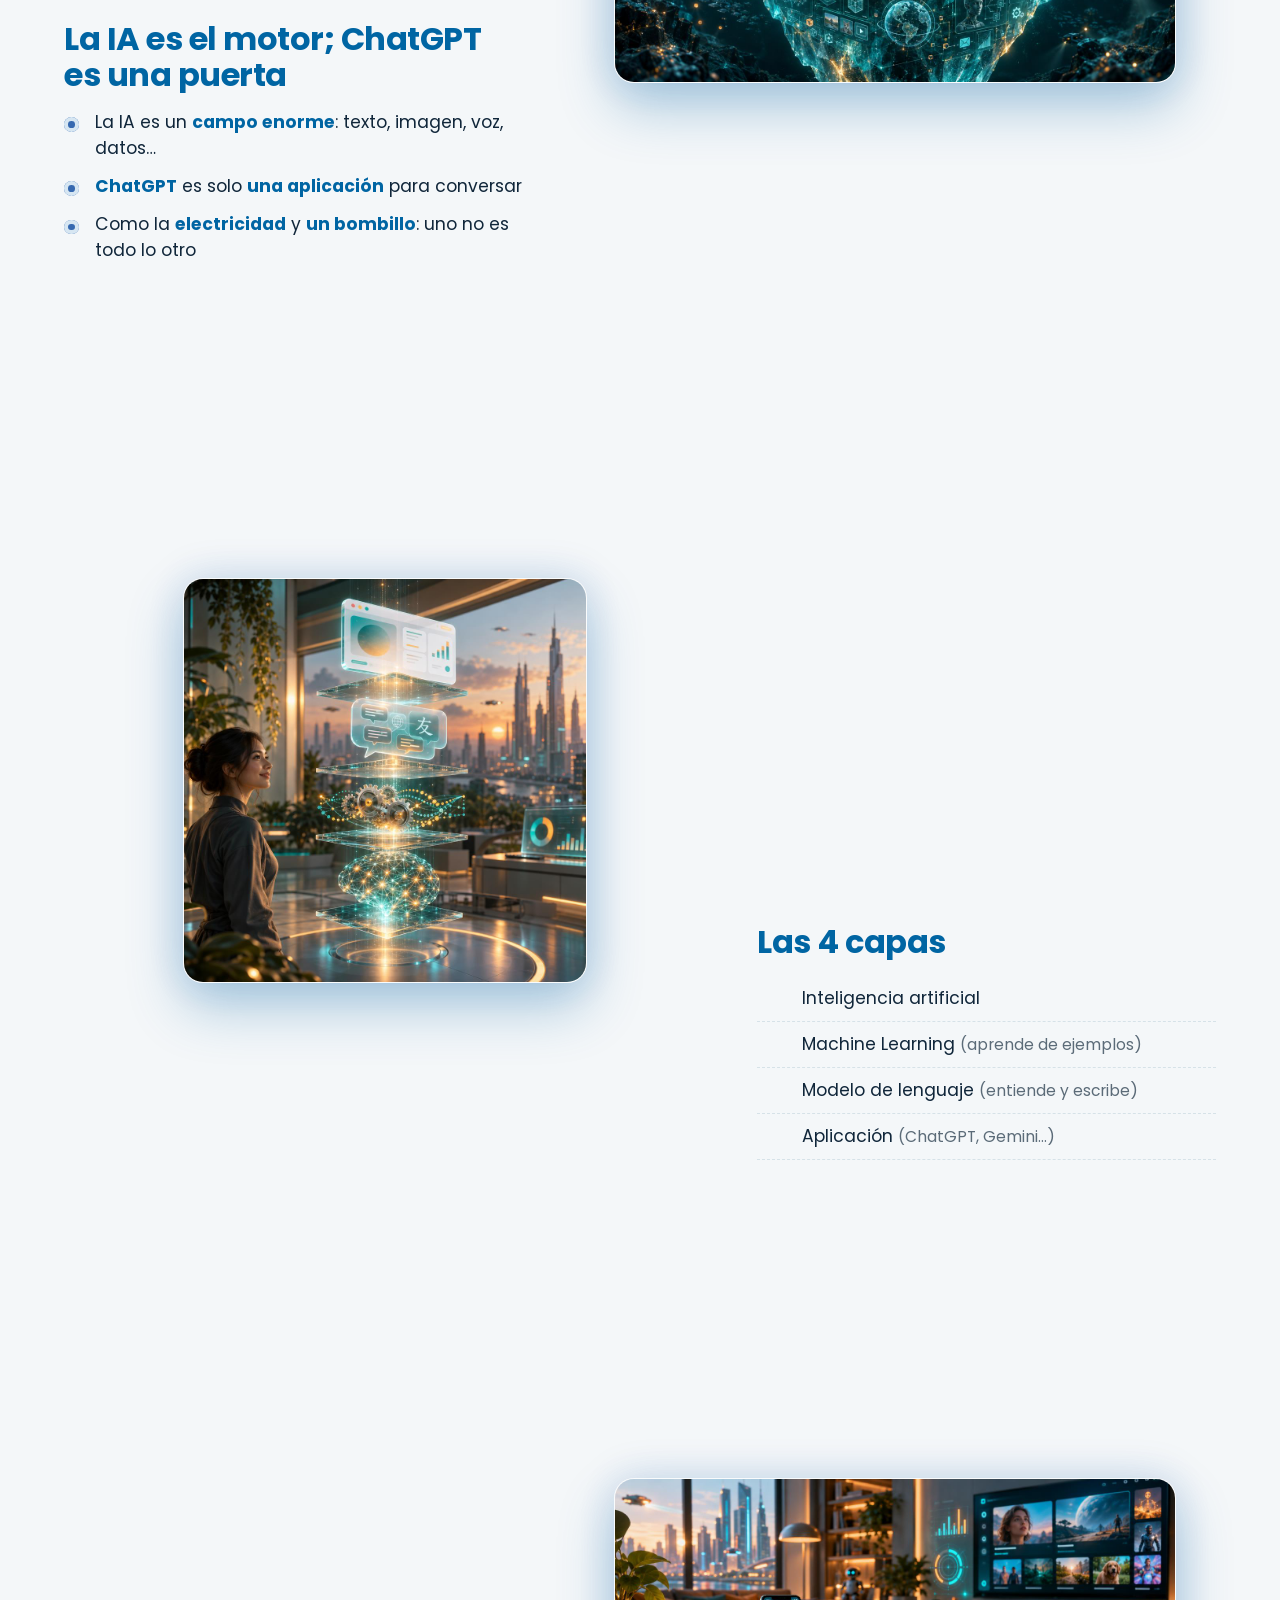
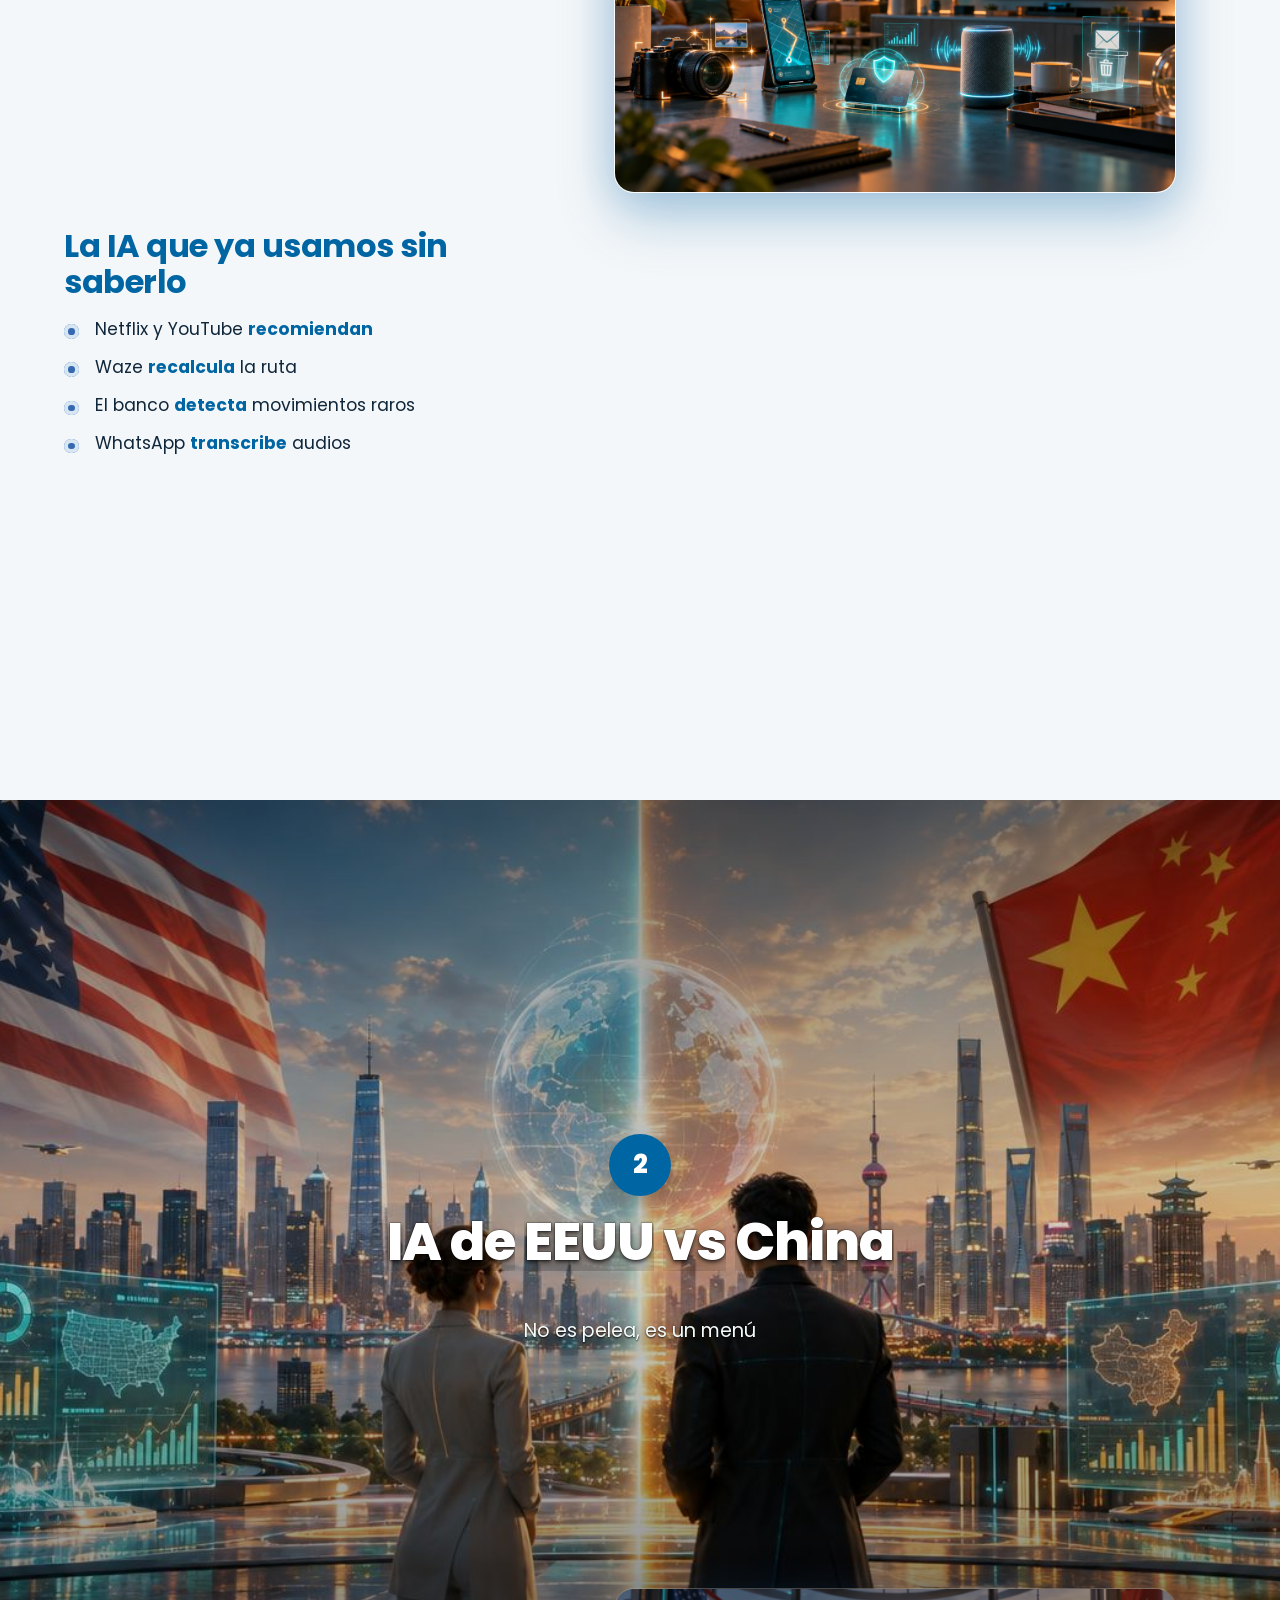
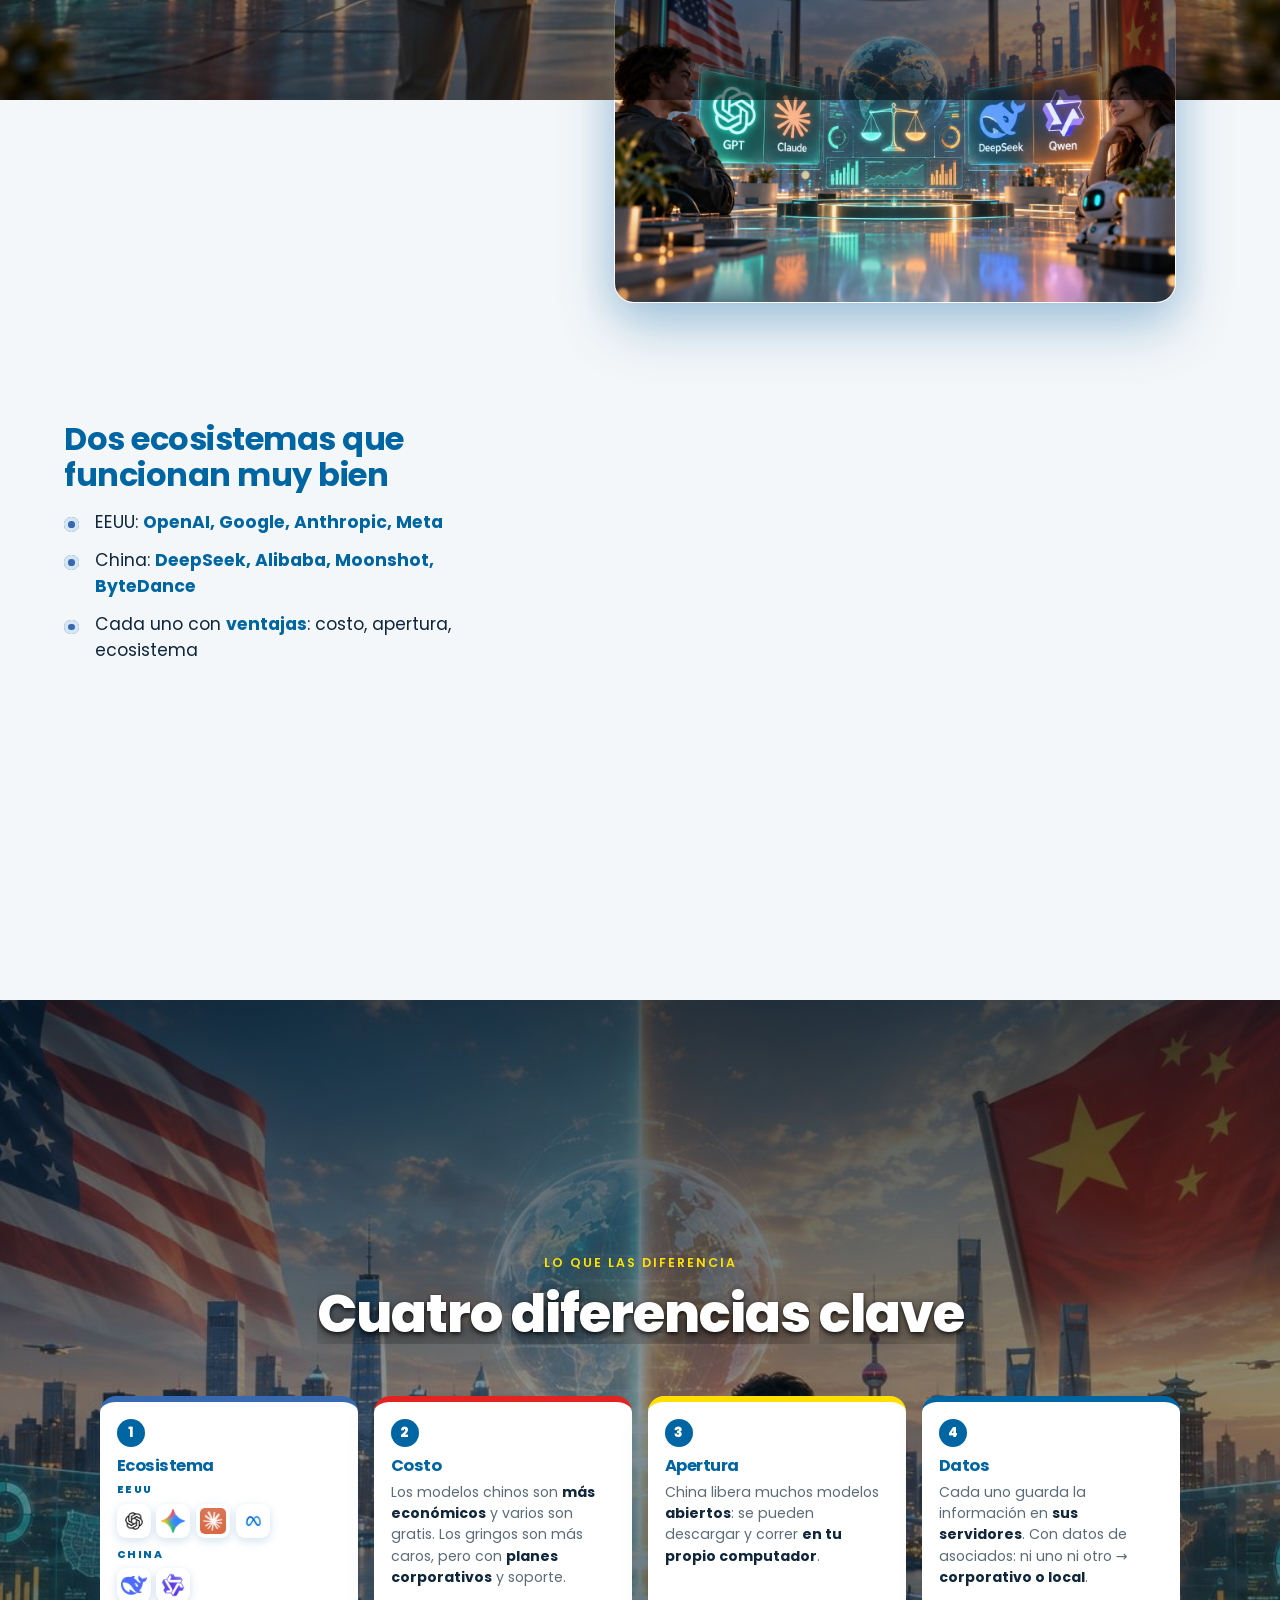
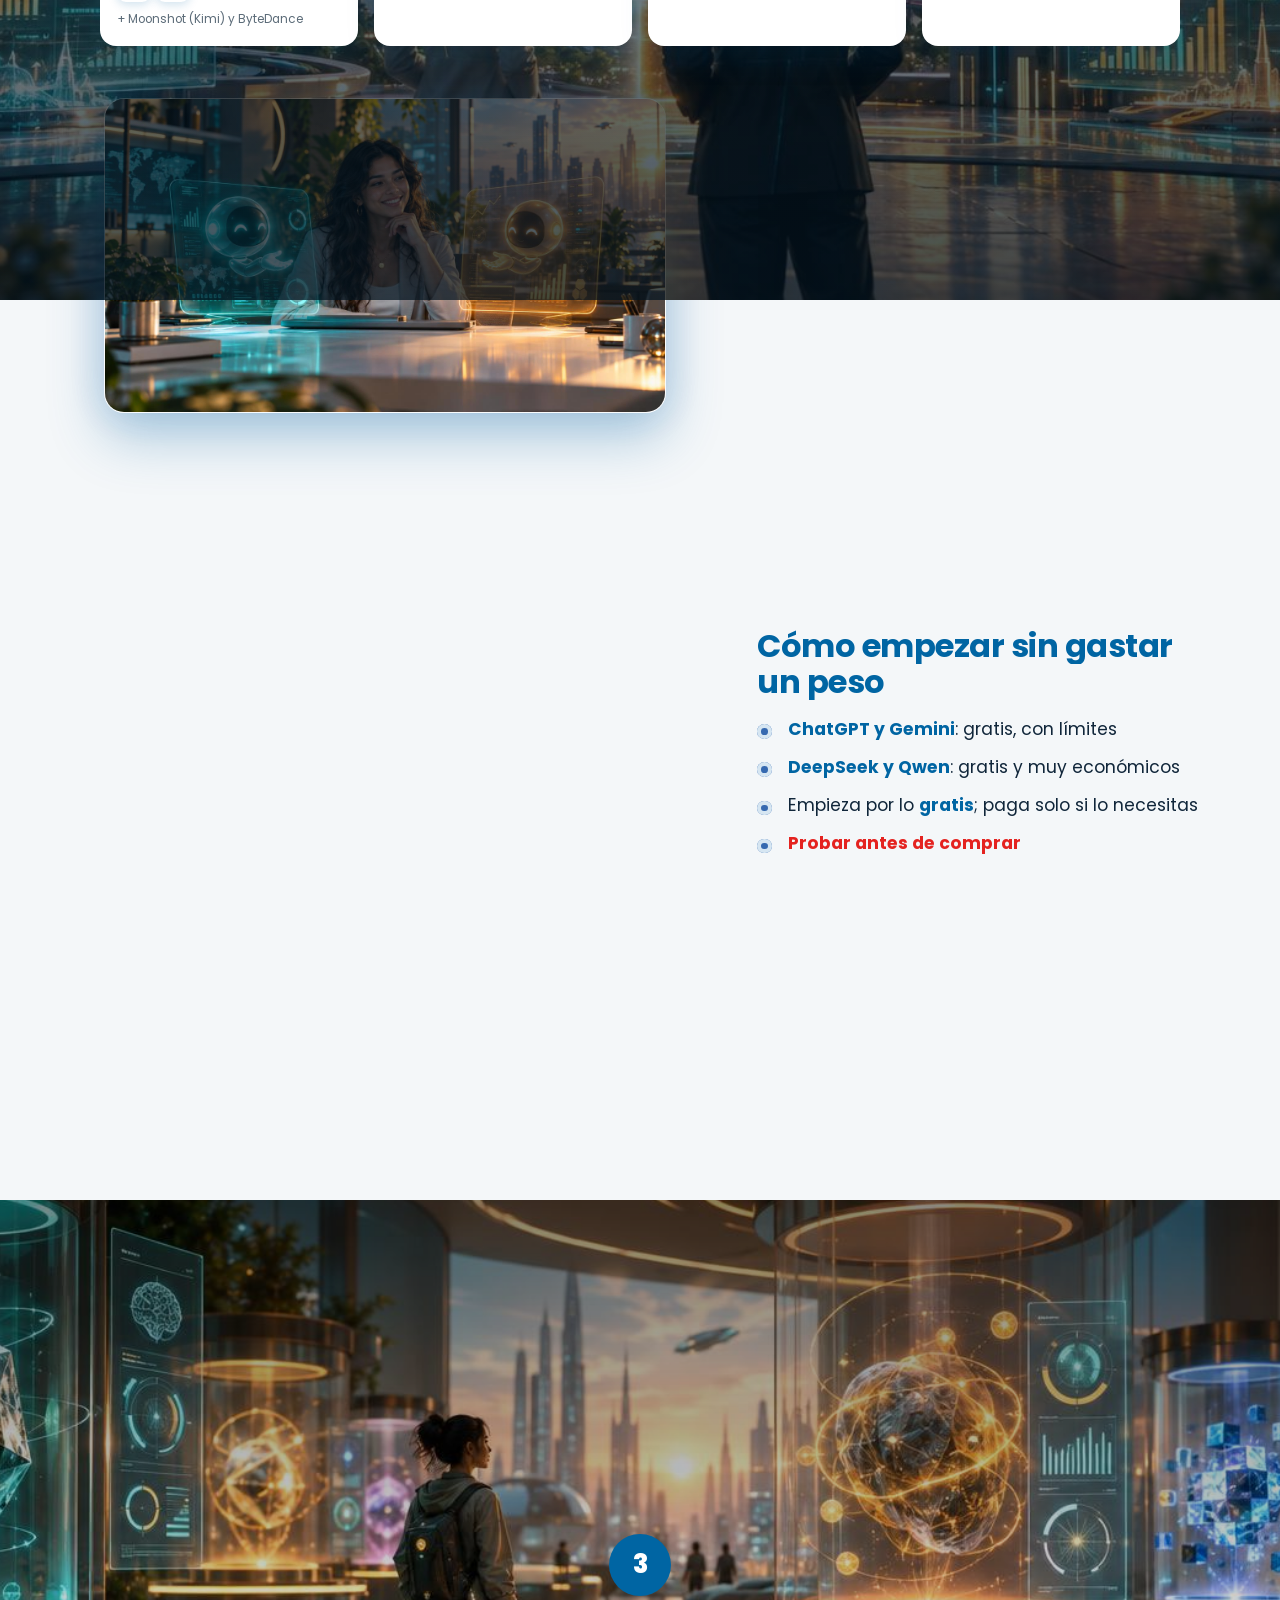
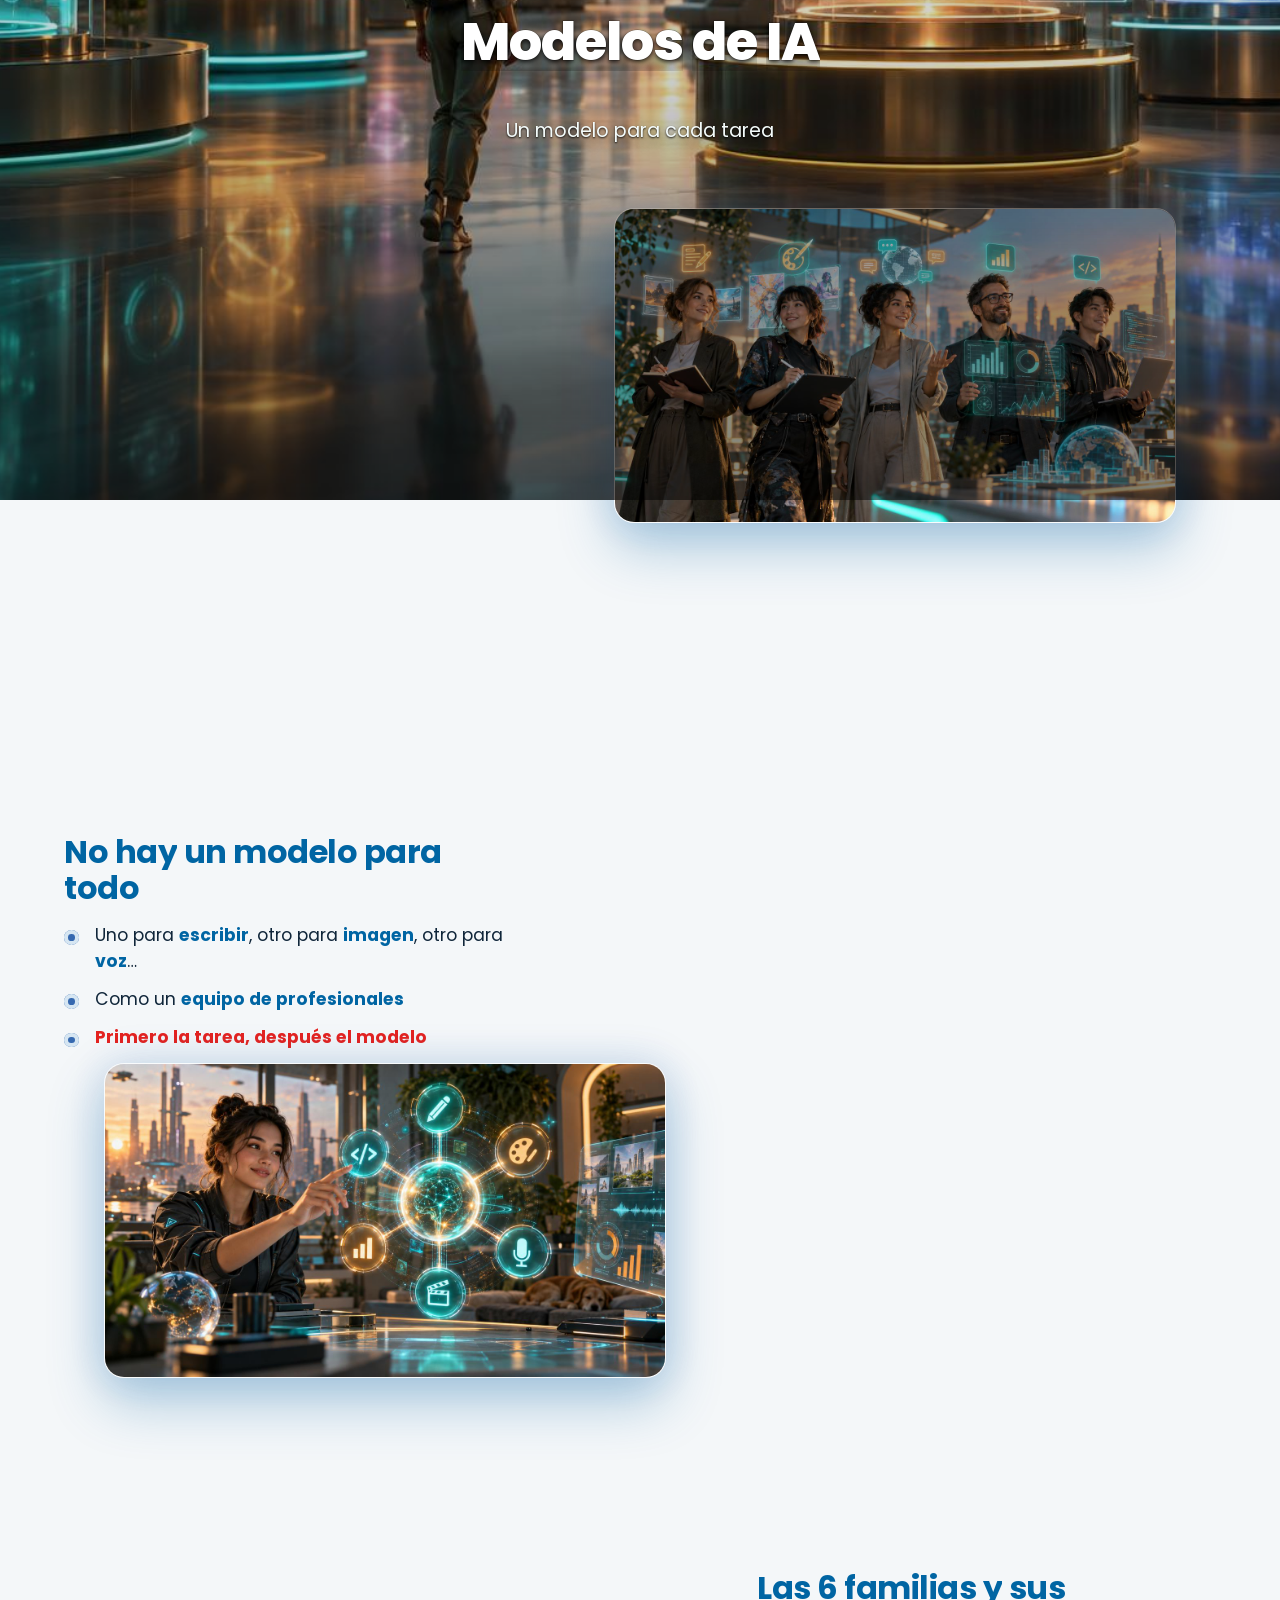
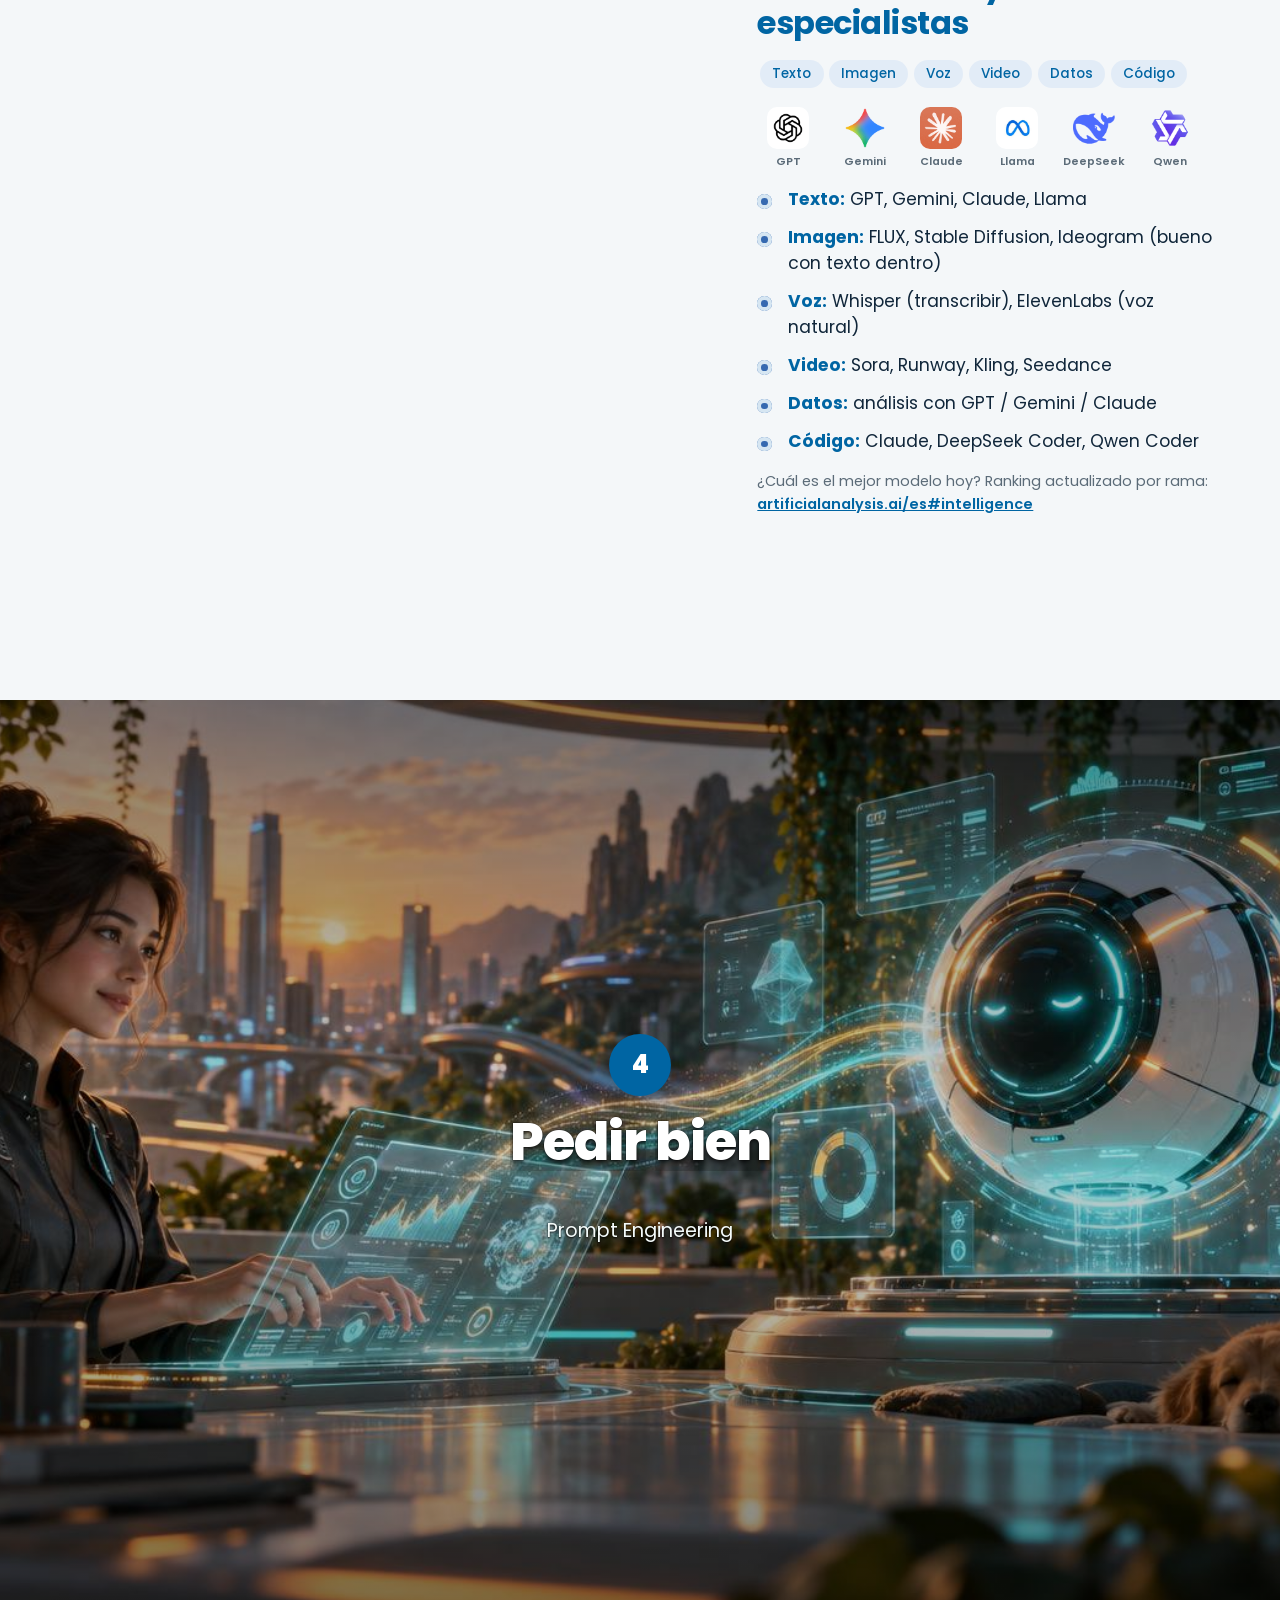
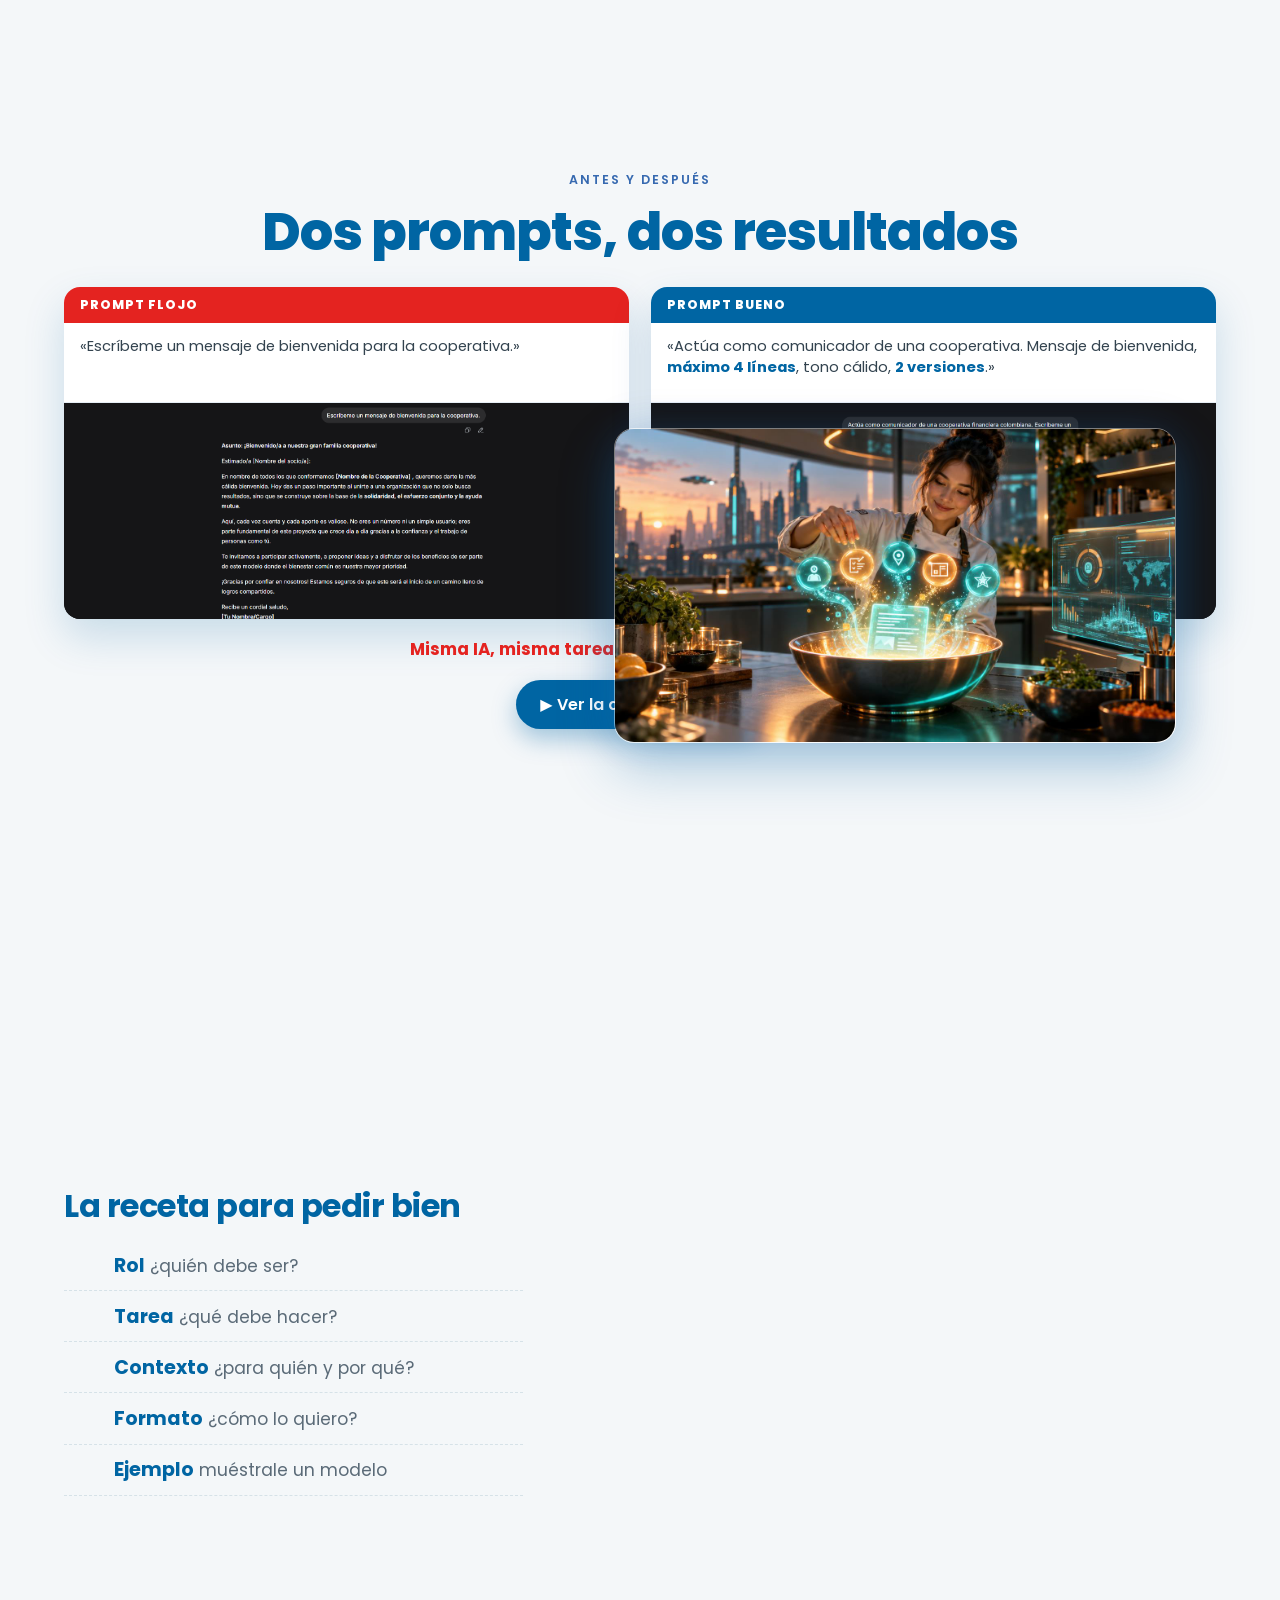
==== commit 65d47434: "Bloque 2: logos en la tarjeta Ecosistema y fondo EEUU vs China en Cuatro diferencias" ====
--- a/index.html
+++ b/index.html
@@ -9,7 +9,7 @@
   <link rel="preconnect" href="https://fonts.googleapis.com">
   <link rel="preconnect" href="https://fonts.gstatic.com" crossorigin>
   <link href="https://fonts.googleapis.com/css2?family=Poppins:wght@300;400;500;700;800&display=swap" rel="stylesheet">
-  <link rel="stylesheet" href="css/web.css?v=29">
+  <link rel="stylesheet" href="css/web.css?v=30">
 </head>
 <body>
 
@@ -173,15 +173,31 @@
       </figure>
     </section>
 
-    <section class="section center" id="s9b">
+    <section class="section center media-section" id="s9b">
+      <div class="divider-media"><img src="assets/imagenes/f03-m0-divisor-eeuu-china.png" alt=""></div>
       <span class="kicker" data-animate>Lo que las diferencia</span>
       <h2 data-animate style="--d:.06s">Cuatro diferencias clave</h2>
       <div class="diff" data-animate style="--d:.12s">
         <article class="diff-card">
           <b>1</b>
           <h3>Ecosistema</h3>
-          <p><strong>EEUU:</strong> OpenAI (GPT), Google (Gemini), Anthropic (Claude), Meta (Llama).<br>
-             <strong>China:</strong> DeepSeek, Alibaba (Qwen), Moonshot (Kimi), ByteDance.</p>
+          <div class="eco-group">
+            <span class="eco-label">EEUU</span>
+            <div class="eco-row">
+              <img src="assets/logos/apps/openai.png" alt="OpenAI" title="OpenAI">
+              <img src="assets/logos/apps/gemini.png" alt="Google Gemini" title="Google Gemini">
+              <img src="assets/logos/apps/claude.png" alt="Anthropic Claude" title="Anthropic Claude">
+              <img src="assets/logos/apps/llama.png" alt="Meta Llama" title="Meta Llama">
+            </div>
+          </div>
+          <div class="eco-group">
+            <span class="eco-label">China</span>
+            <div class="eco-row">
+              <img src="assets/logos/apps/deepseek.png" alt="DeepSeek" title="DeepSeek">
+              <img src="assets/logos/apps/qwen.png" alt="Alibaba Qwen" title="Alibaba Qwen">
+            </div>
+          </div>
+          <p class="eco-more">+ Moonshot (Kimi) y ByteDance</p>
         </article>
         <article class="diff-card">
           <b>2</b>
@@ -438,6 +454,6 @@
     <span id="progressText">0%</span>
   </footer>
 
-  <script src="js/web.js?v=29"></script>
+  <script src="js/web.js?v=30"></script>
 </body>
 </html>
--- a/css/web.css
+++ b/css/web.css
@@ -658,6 +658,32 @@
 .diff-card h3 { margin: .1rem 0 .45rem; font-size: 1.02rem; color: var(--azul); }
 .diff-card p { margin: 0; font-size: .88rem; line-height: 1.5; color: var(--suave); }
 .diff-card p strong { color: var(--tinta); }
+
+/* Logos dentro de la tarjeta "Ecosistema" */
+.eco-group { margin: .1rem 0 .55rem; }
+.eco-label {
+  display: block; font-size: .66rem; letter-spacing: .14em; text-transform: uppercase;
+  font-weight: 800; color: var(--azul); margin-bottom: .35rem;
+}
+.eco-row { display: flex; gap: .35rem; flex-wrap: wrap; }
+.eco-row img {
+  width: 34px; height: 34px; object-fit: contain; padding: 4px;
+  background: #fff; border-radius: 9px; box-shadow: 0 3px 10px rgba(0, 101, 163, .18);
+}
+.diff-card .eco-more { font-size: .74rem; color: var(--suave); }
+
+/* Encabezado sobre imagen de fondo */
+.media-section > h2 {
+  color: #fff;
+  text-shadow: 0 2px 5px rgba(0,0,0,.85), 0 12px 30px rgba(0,0,0,.55);
+}
+.media-section > .kicker { color: var(--amarillo); }
+#s9b::after {
+  background: linear-gradient(180deg,
+    rgba(4,20,32,.74) 0%,
+    rgba(4,20,32,.44) 45%,
+    rgba(4,20,32,.74) 100%);
+}
 @media (max-width: 900px) { .diff { grid-template-columns: 1fr 1fr; } }
 @media (max-width: 560px) { .diff { grid-template-columns: 1fr; margin-top: 1rem; } }
 
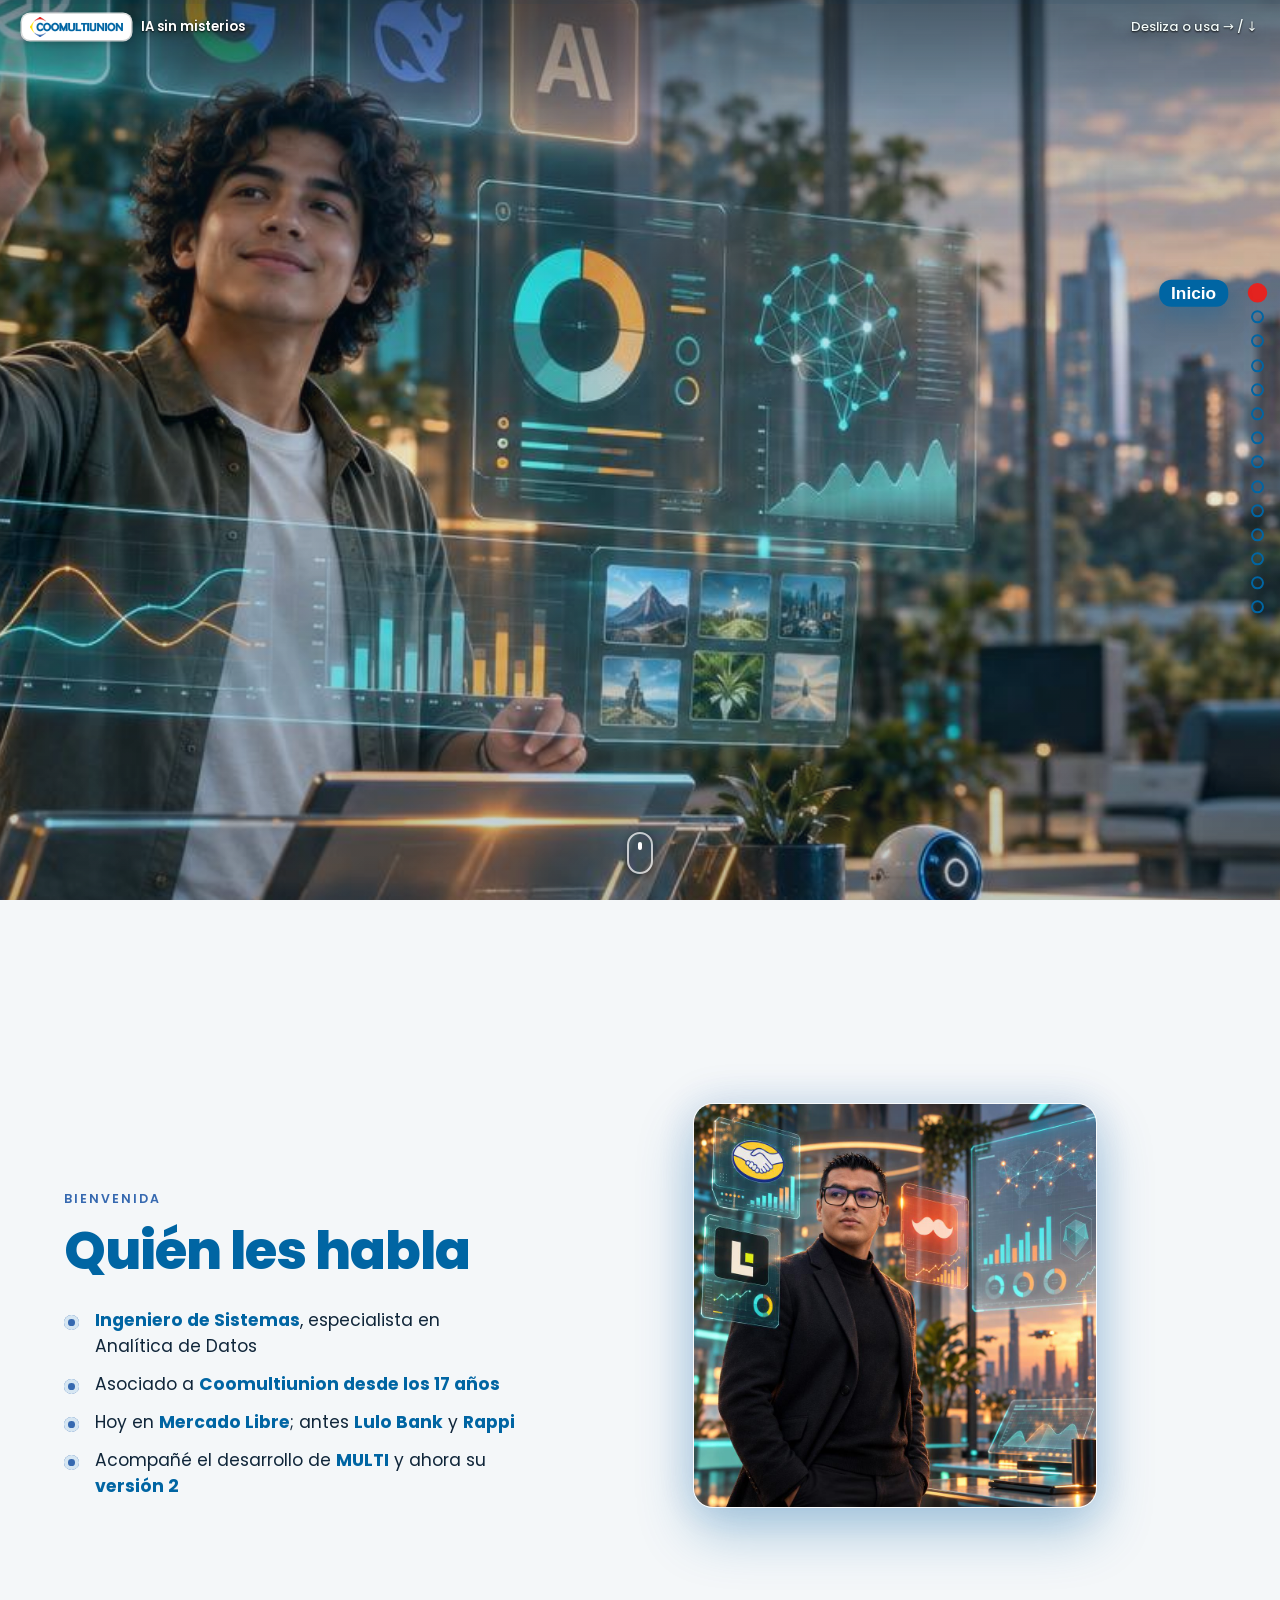
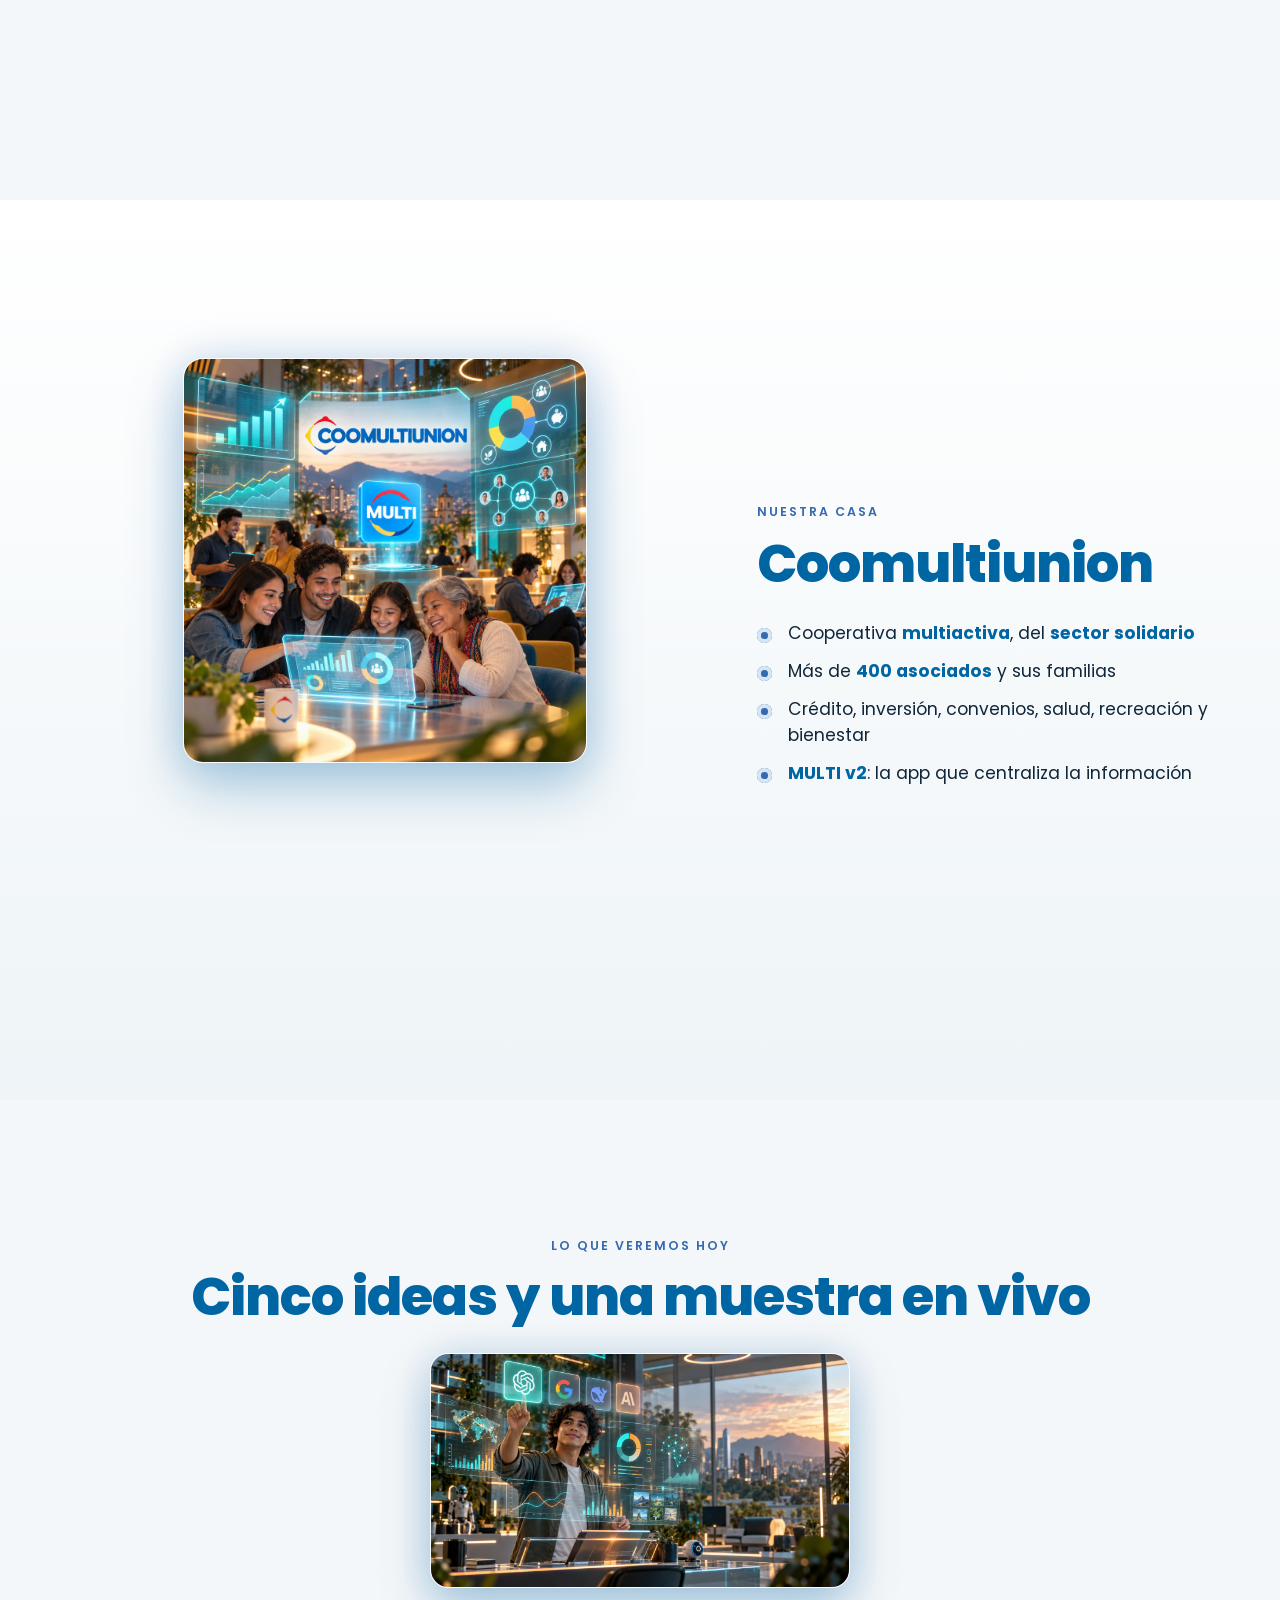
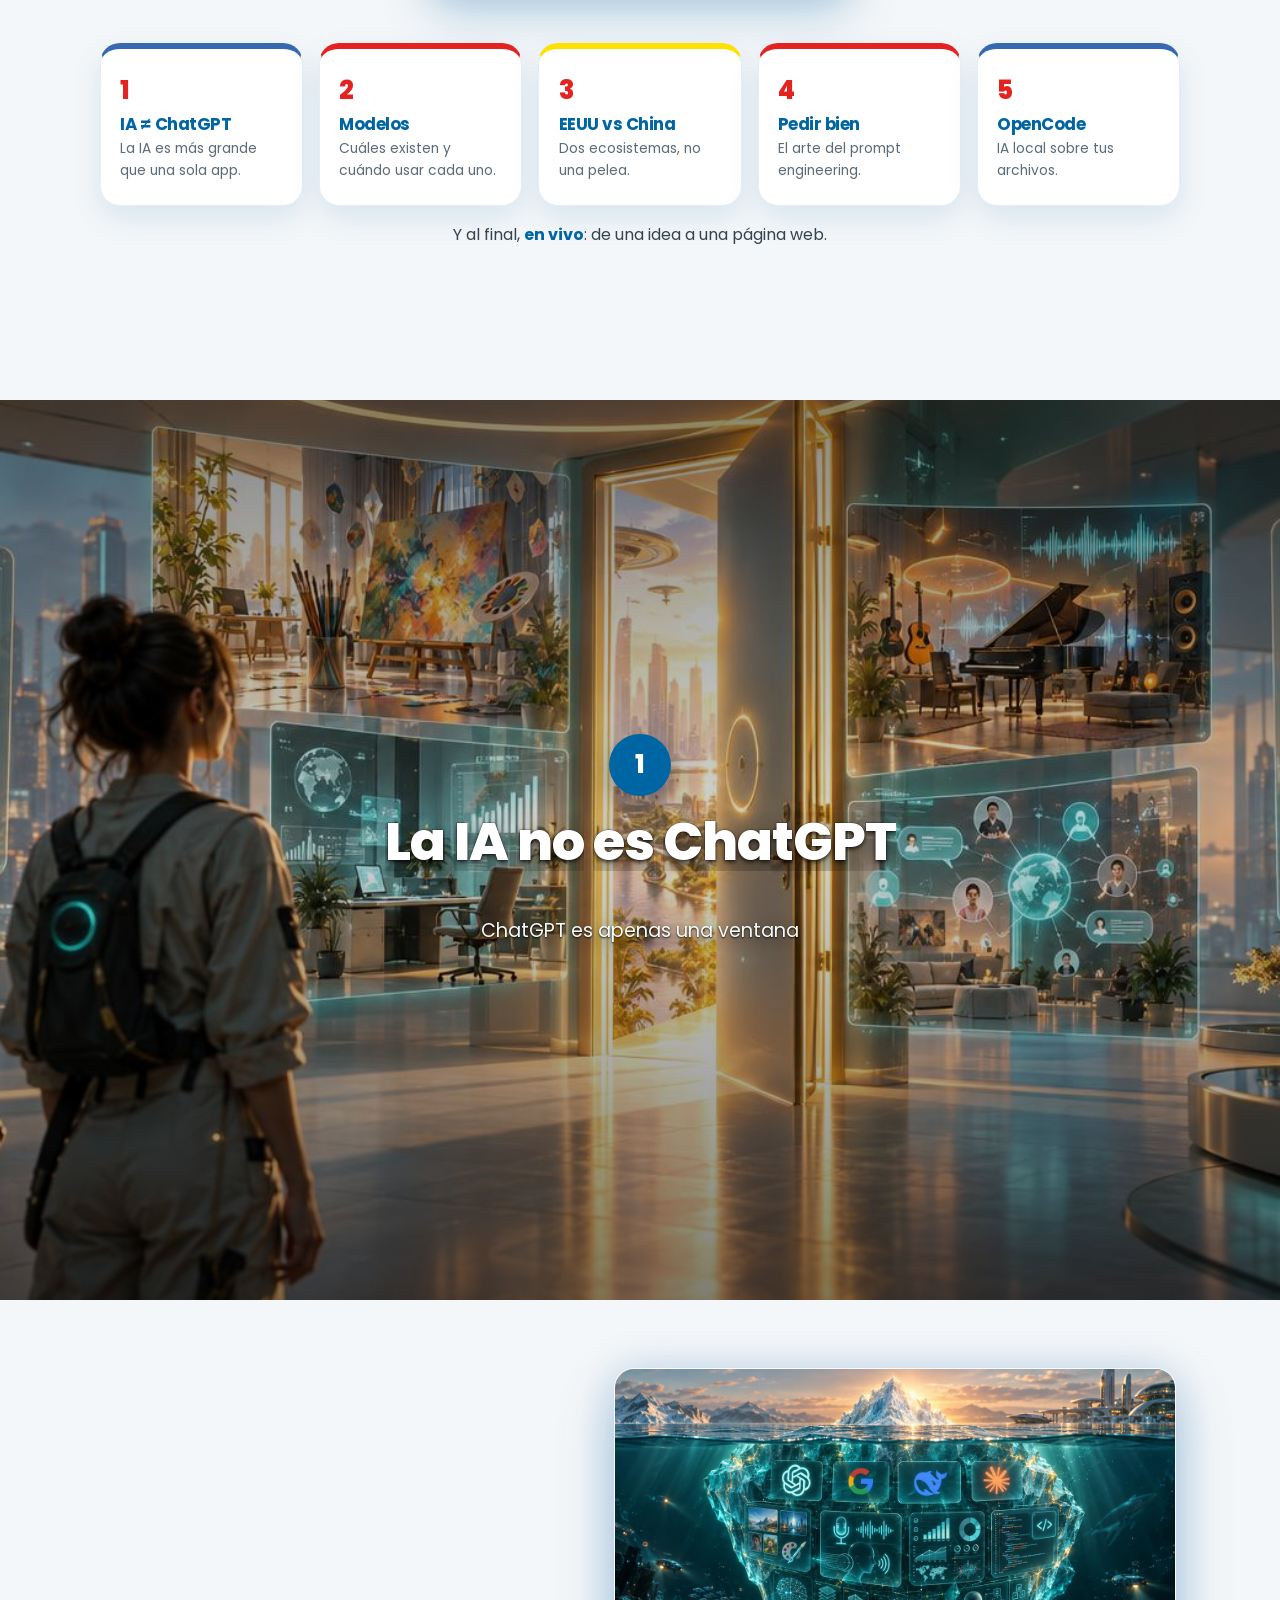
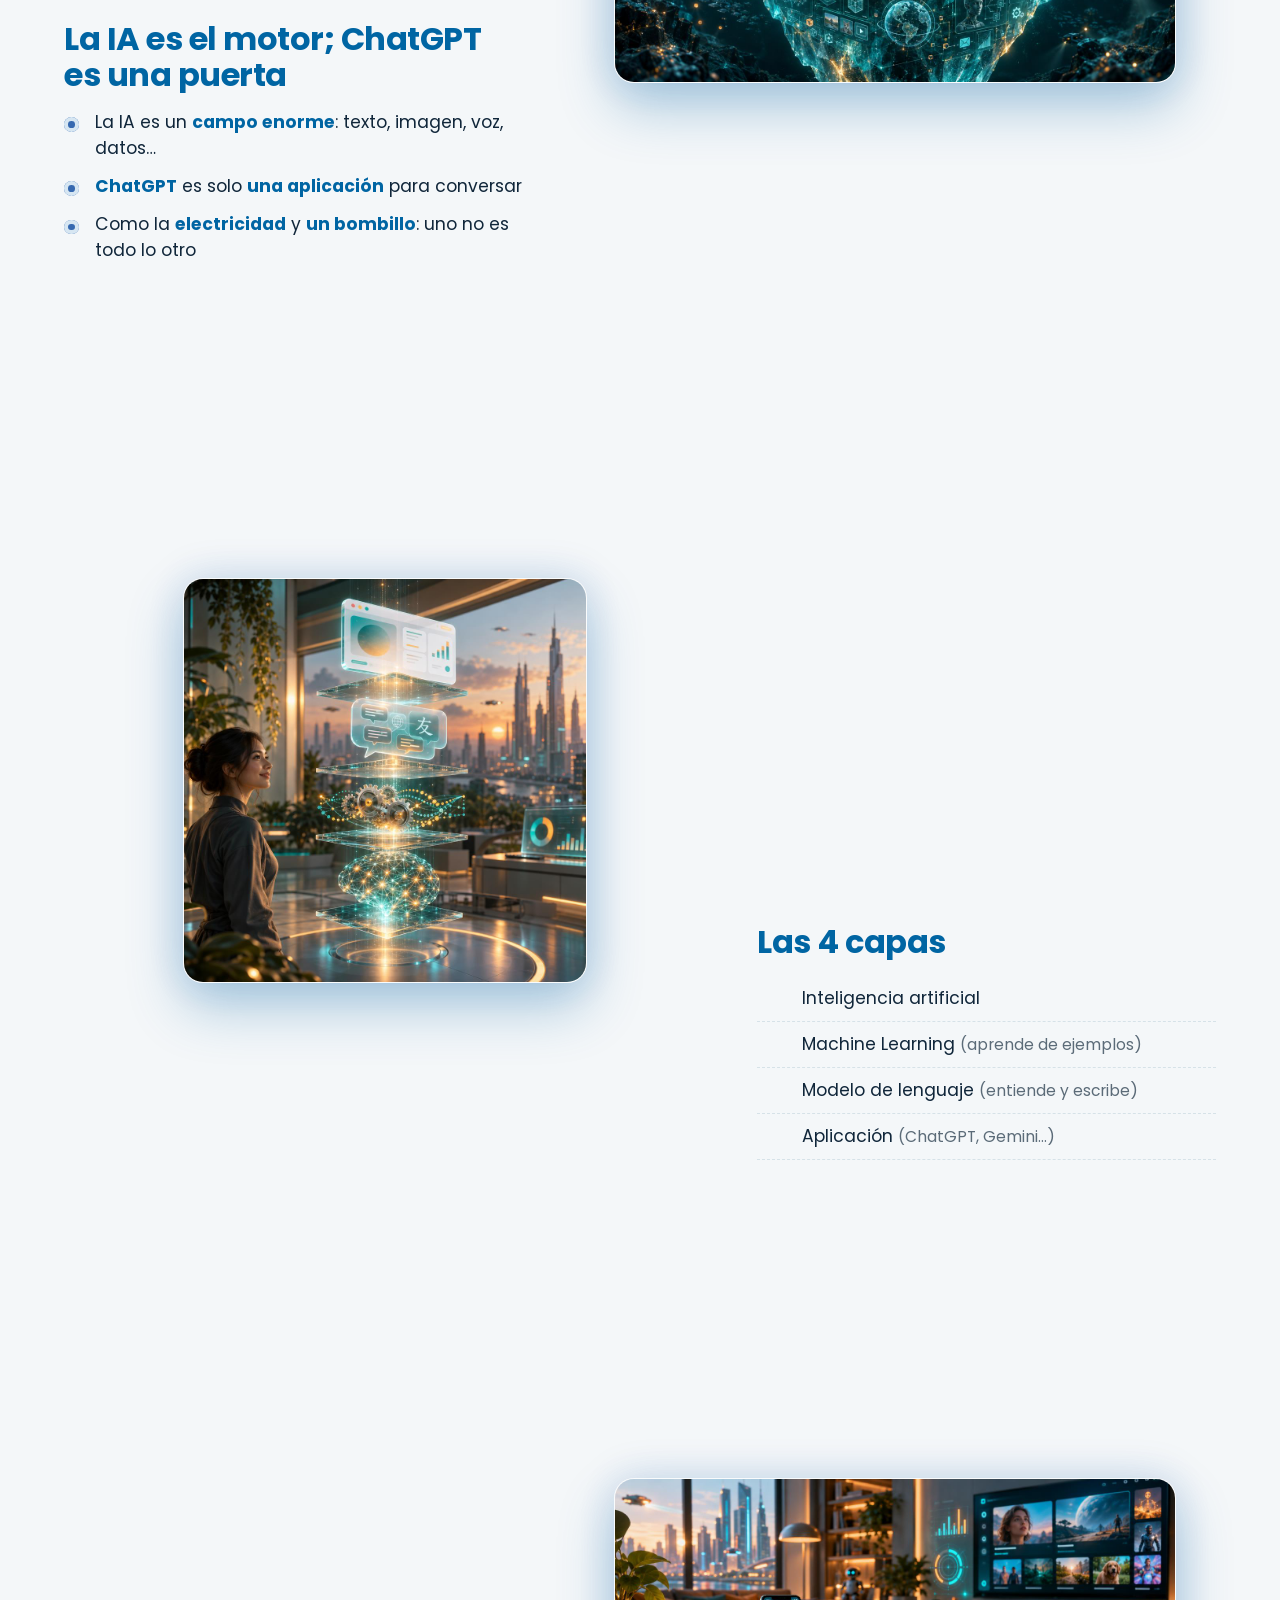
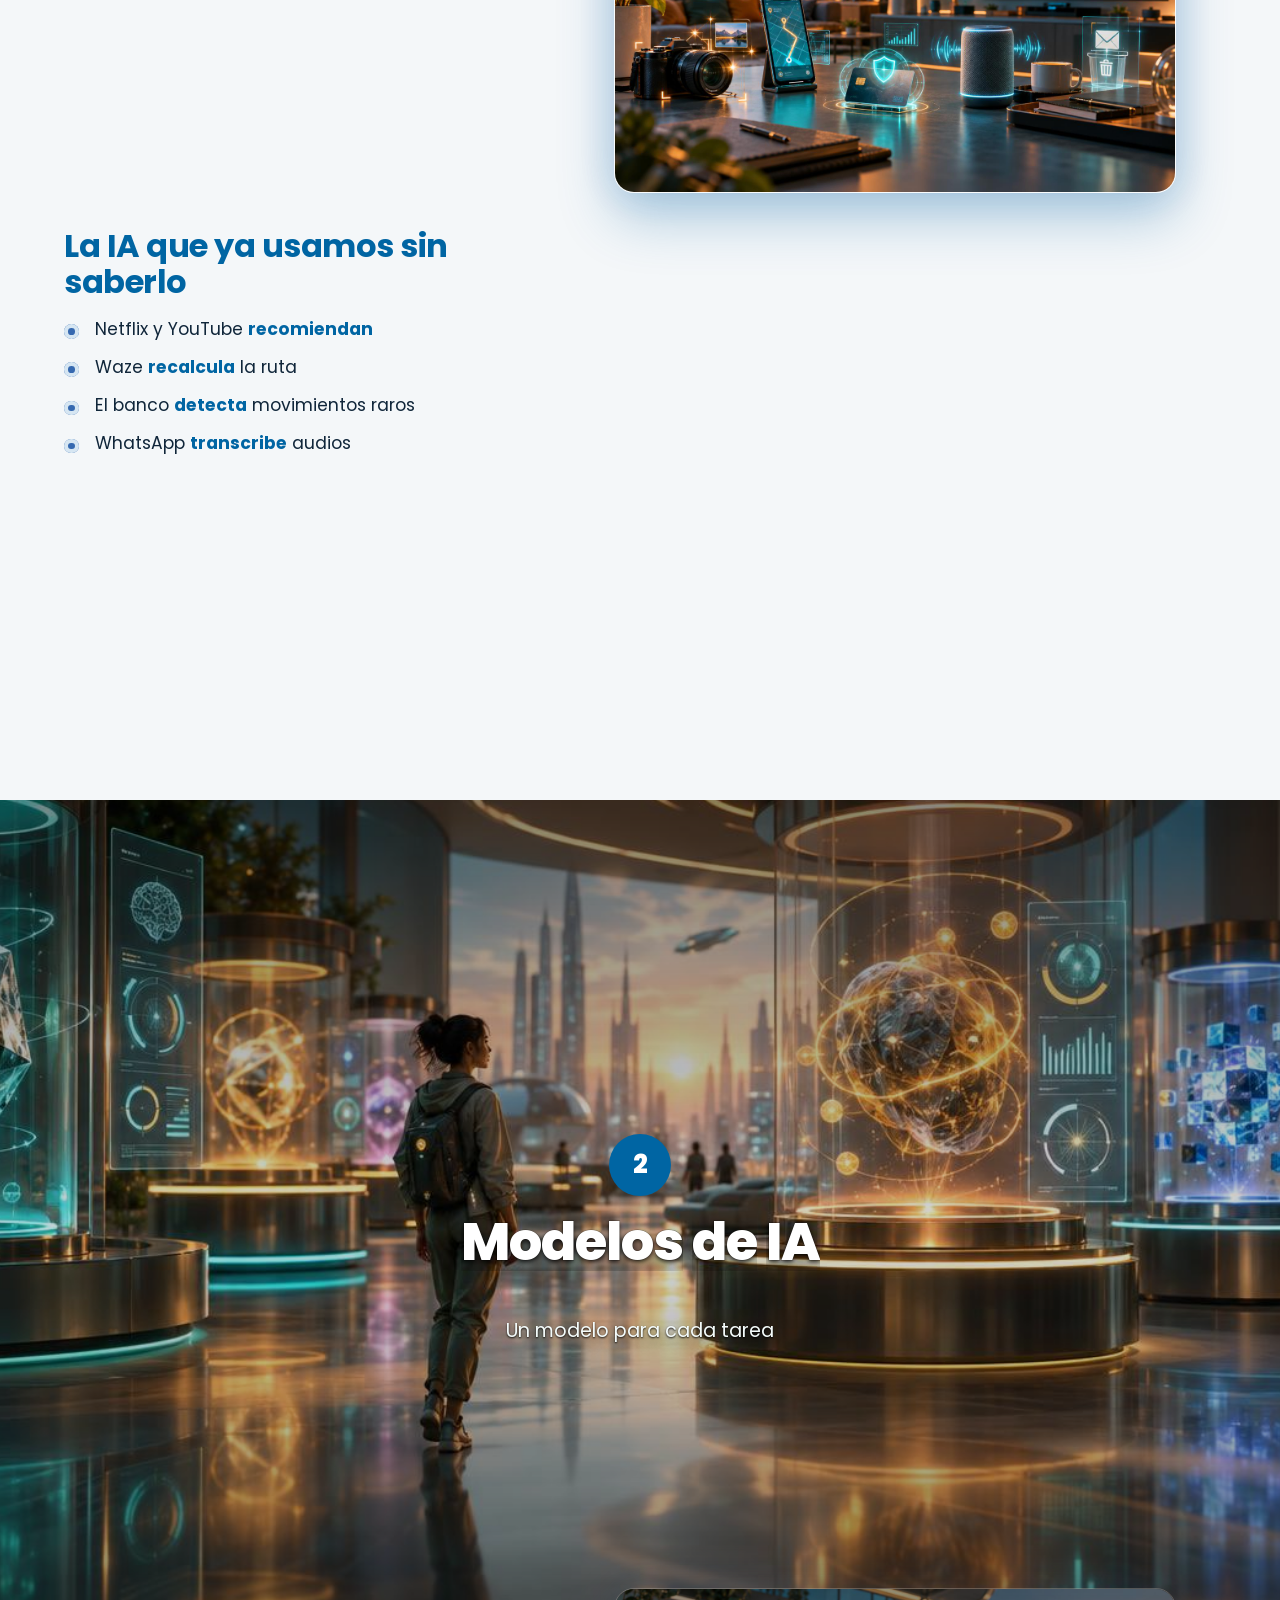
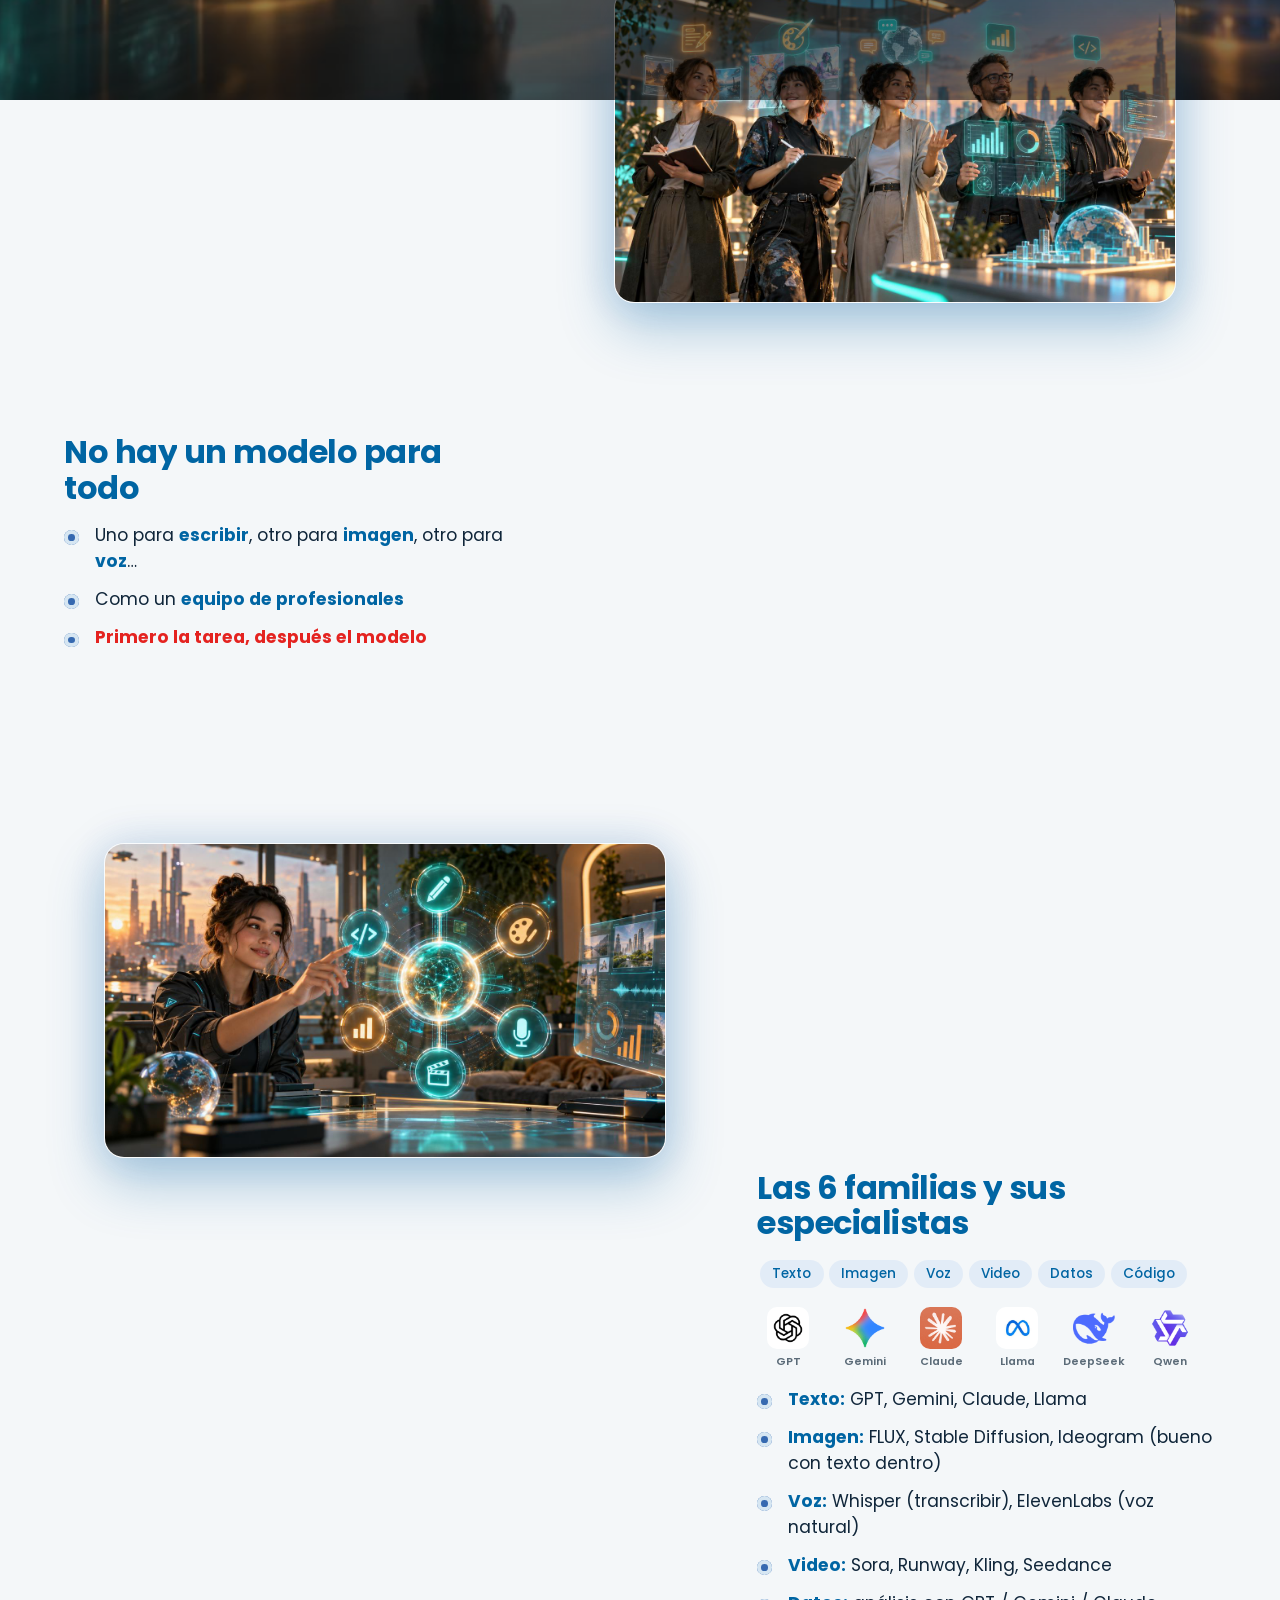
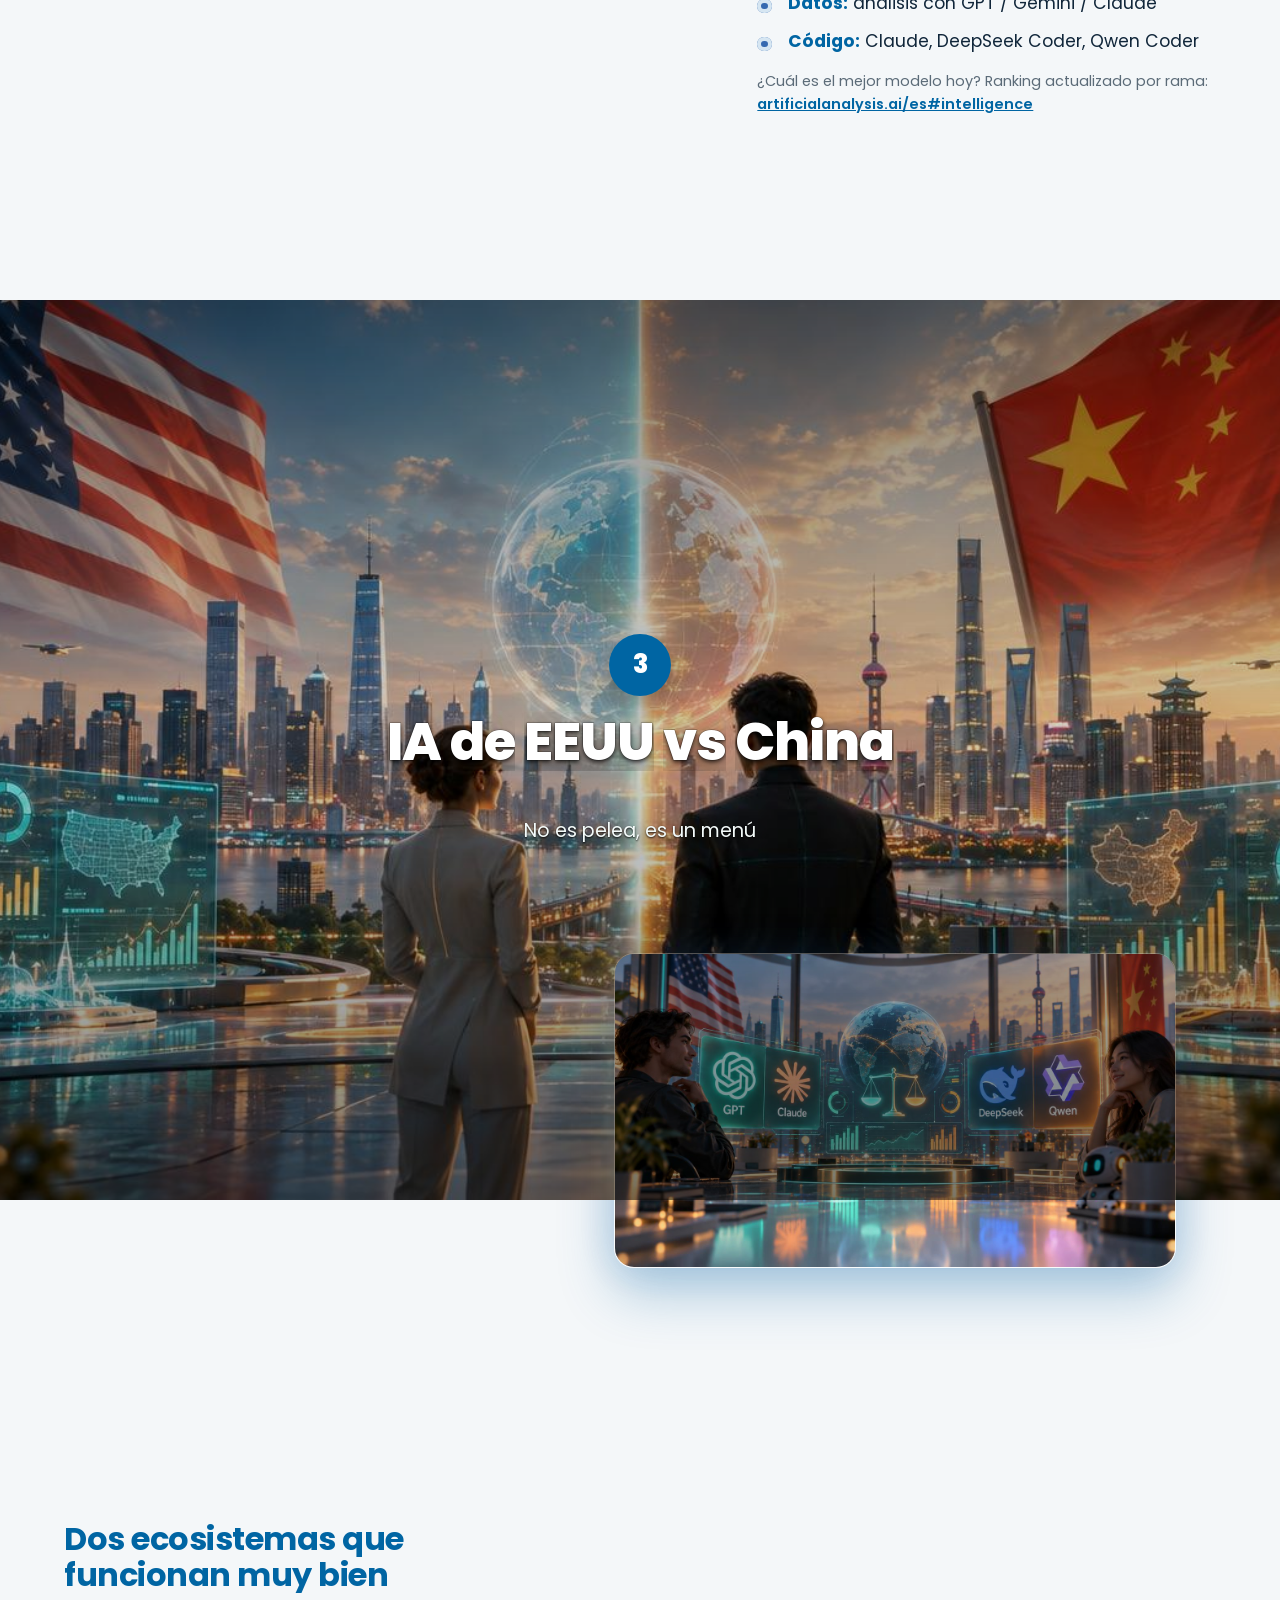
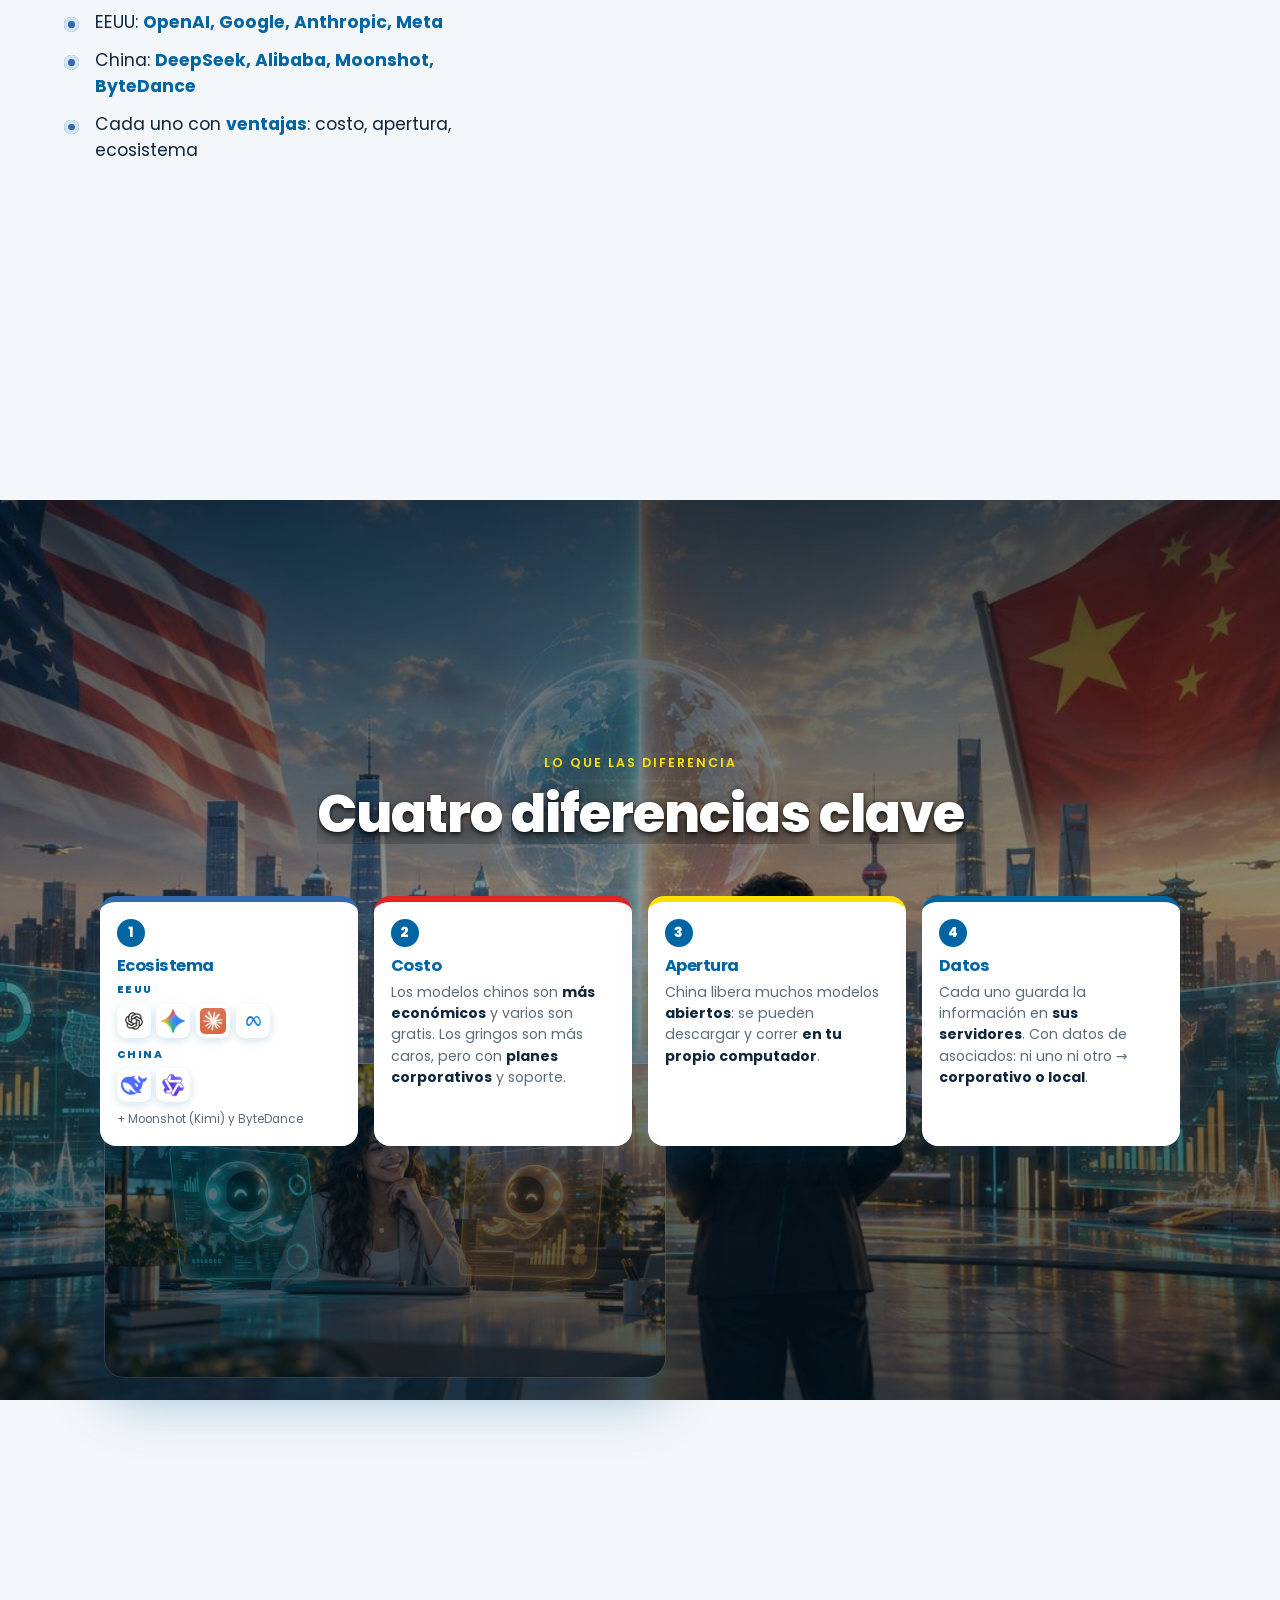
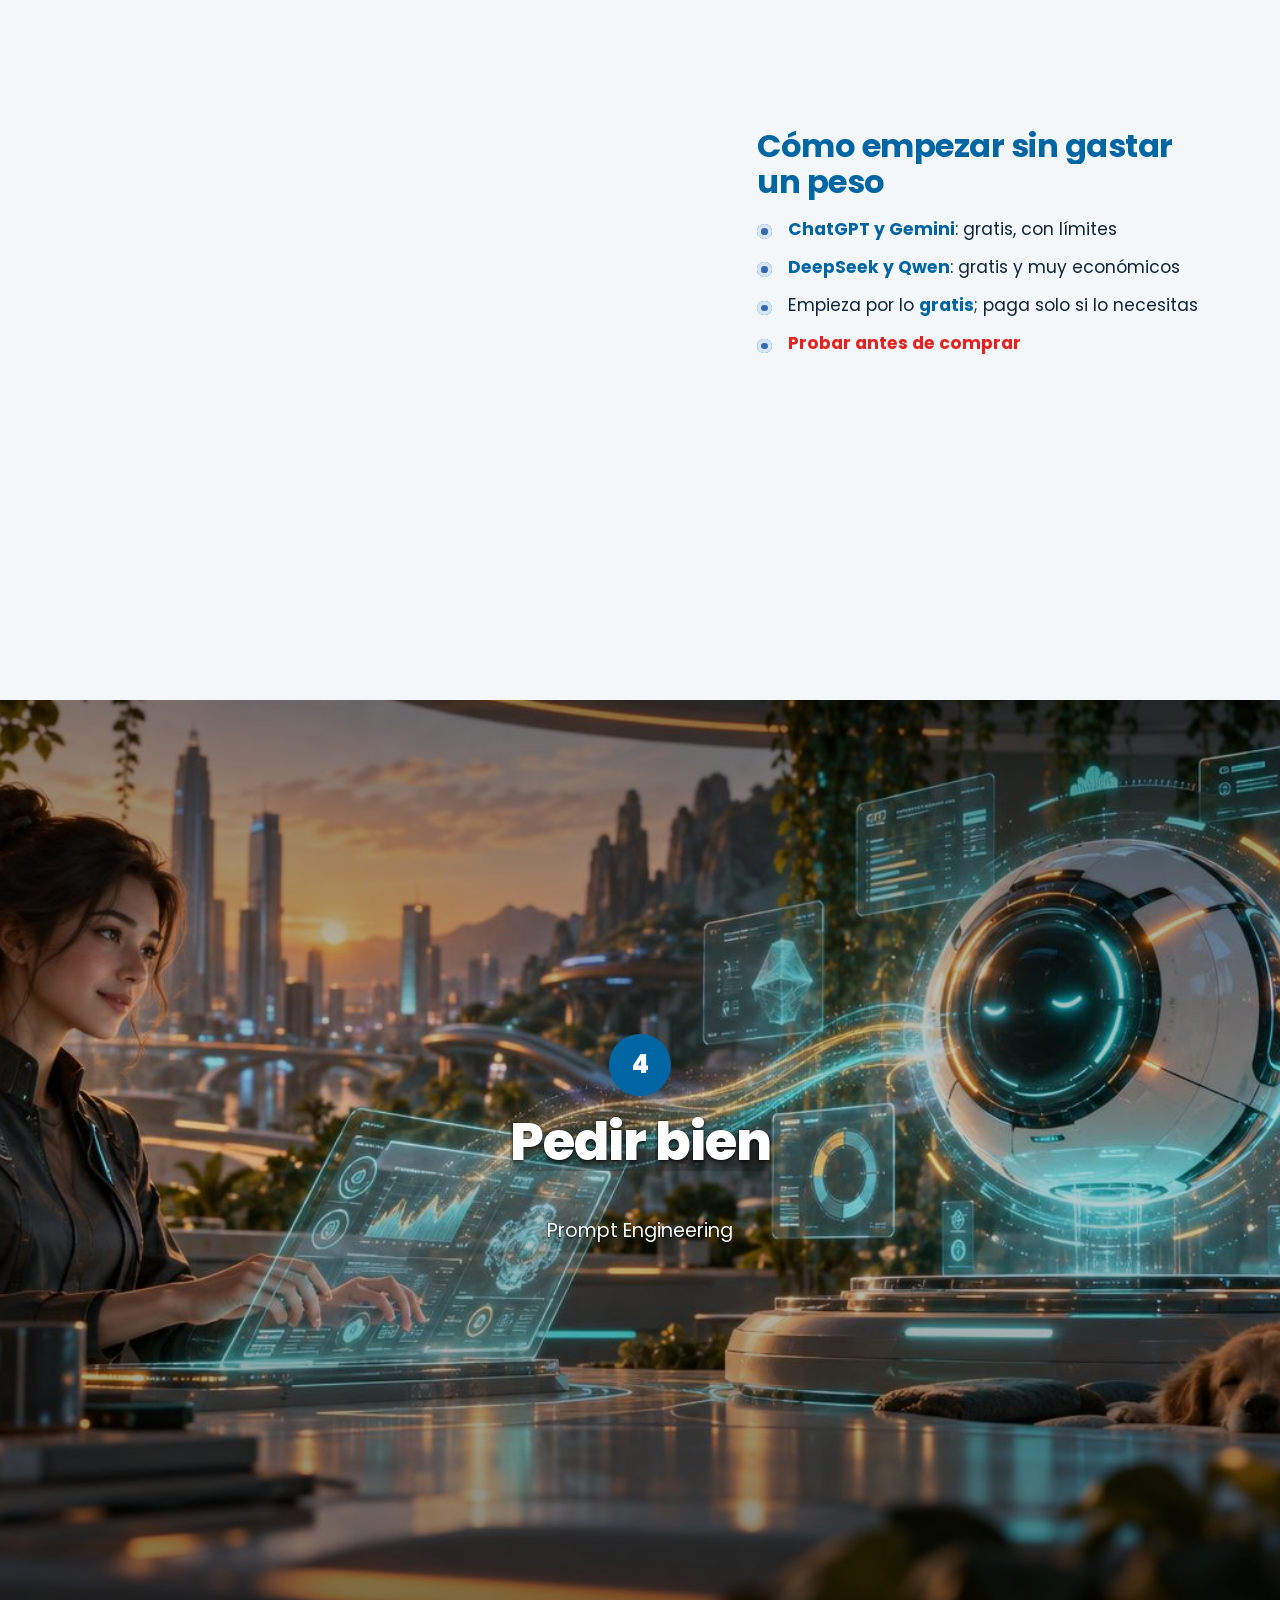
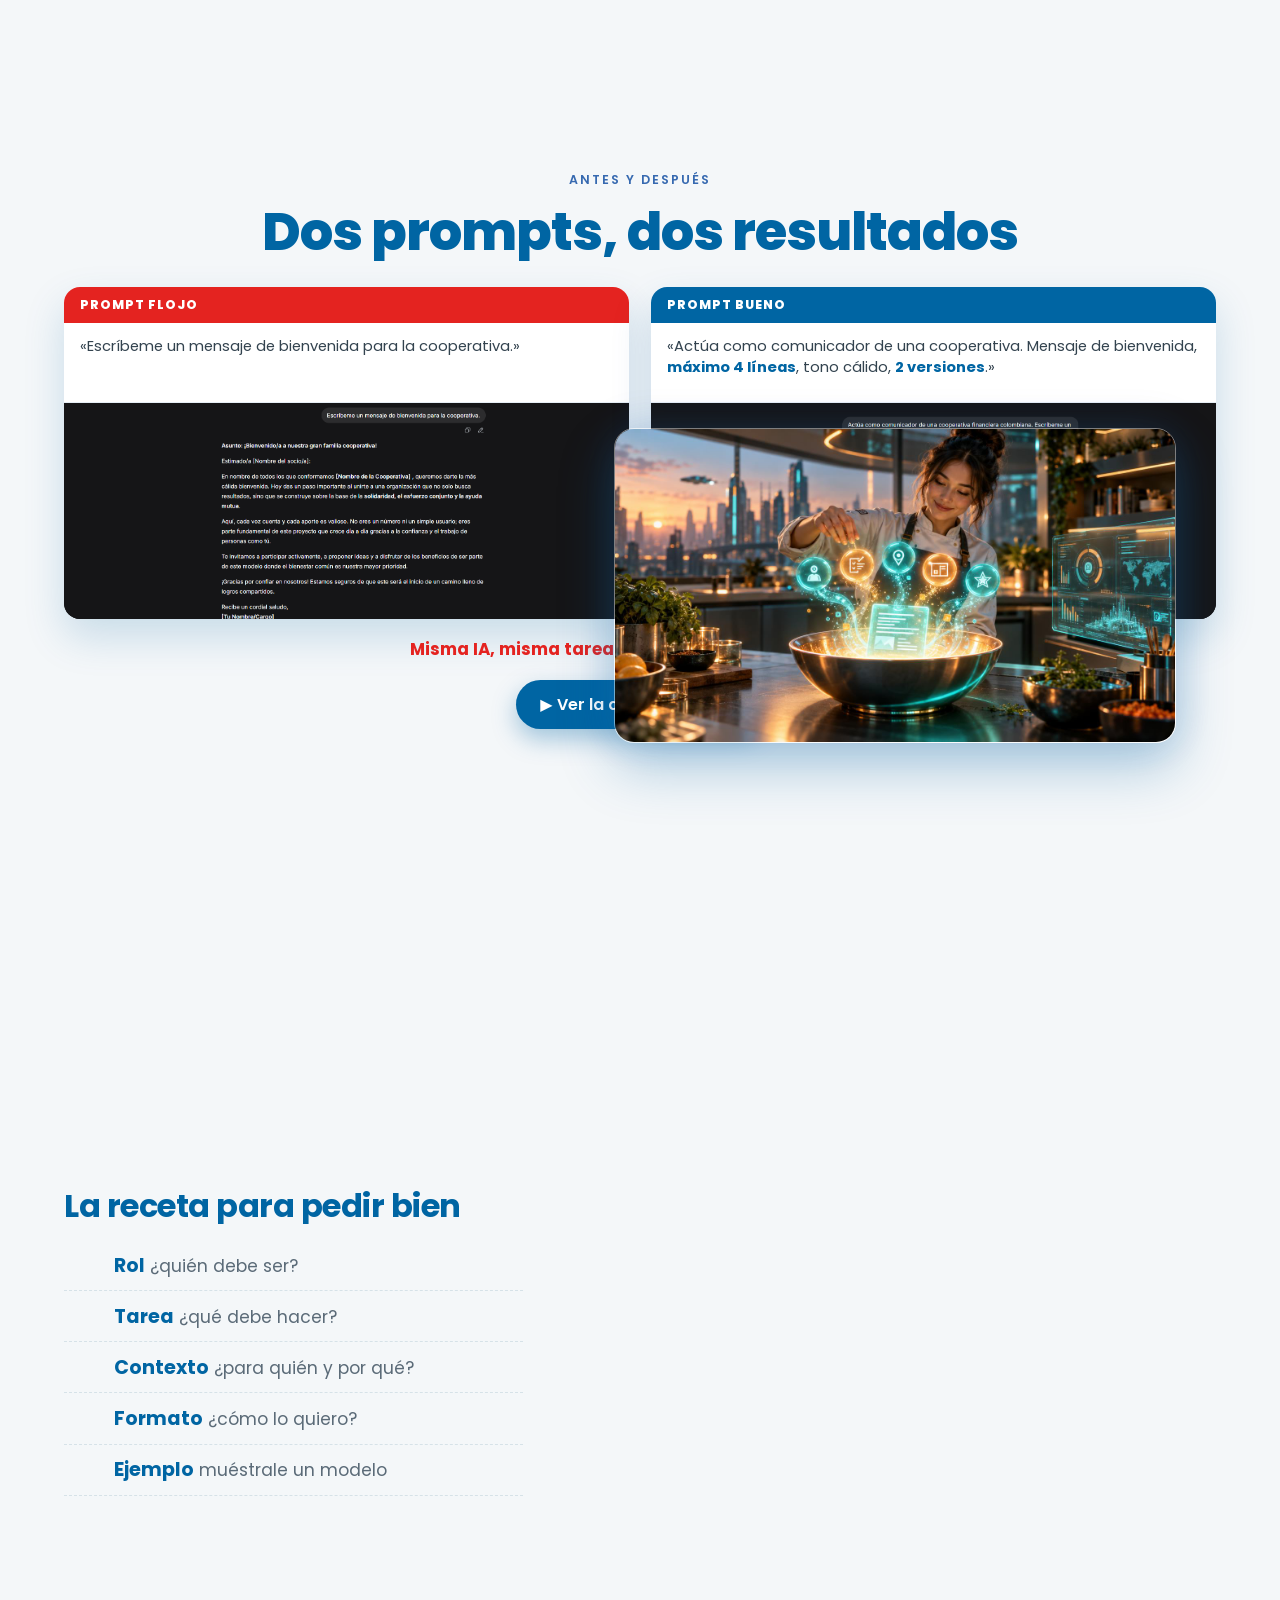
==== commit 0360f70e: "Reordenar bloques: Modelos (2) antes de EEUU vs China (3)" ====
--- a/index.html
+++ b/index.html
@@ -91,8 +91,8 @@
       </figure>
       <div class="cards" id="agenda">
         <article class="card" data-animate style="--d:.10s"><b>1</b><h3>IA ≠ ChatGPT</h3><p>La IA es más grande que una sola app.</p></article>
-        <article class="card" data-animate style="--d:.16s"><b>2</b><h3>EEUU vs China</h3><p>Dos ecosistemas, no una pelea.</p></article>
-        <article class="card" data-animate style="--d:.22s"><b>3</b><h3>Modelos</h3><p>Cuáles existen y cuándo usar cada uno.</p></article>
+        <article class="card" data-animate style="--d:.16s"><b>2</b><h3>Modelos</h3><p>Cuáles existen y cuándo usar cada uno.</p></article>
+        <article class="card" data-animate style="--d:.22s"><b>3</b><h3>EEUU vs China</h3><p>Dos ecosistemas, no una pelea.</p></article>
         <article class="card" data-animate style="--d:.28s"><b>4</b><h3>Pedir bien</h3><p>El arte del prompt engineering.</p></article>
         <article class="card" data-animate style="--d:.34s"><b>5</b><h3>OpenCode</h3><p>IA local sobre tus archivos.</p></article>
       </div>
@@ -152,9 +152,63 @@
     </section>
 
     <!-- SECCIÓN 2 -->
-    <section class="divider" id="s8" data-nav="2 · EEUU vs China">
+    <section class="divider" id="s11" data-nav="2 · Modelos">
+      <div class="divider-media"><img src="assets/imagenes/f04-m0-divisor-modelos.png" alt=""></div>
+      <span class="num" data-animate>2</span>
+      <h2 data-animate style="--d:.08s">Modelos de IA</h2>
+      <p data-animate style="--d:.16s">Un modelo para cada tarea</p>
+    </section>
+
+    <section class="section split" id="s12">
+      <div class="split-text" data-animate>
+        <h3>No hay un modelo para todo</h3>
+        <ul class="ticks">
+          <li>Uno para <strong>escribir</strong>, otro para <strong>imagen</strong>, otro para <strong>voz</strong>…</li>
+          <li>Como un <strong>equipo de profesionales</strong></li>
+          <li class="highlight">Primero la tarea, después el modelo</li>
+        </ul>
+      </div>
+      <figure class="split-media parallax" data-animate style="--d:.12s">
+        <img src="assets/imagenes/f04-m1-equipo-profesionales.png" alt="Equipo de profesionales">
+      </figure>
+    </section>
+
+    <section class="section split reverse" id="s13">
+      <figure class="split-media parallax" data-animate>
+        <img src="assets/imagenes/f04-m2-mapa-seis-familias.png" alt="Mapa de familias de modelos">
+      </figure>
+      <div class="split-text" data-animate style="--d:.12s">
+        <h3>Las 6 familias y sus especialistas</h3>
+        <div class="chips">
+          <span>Texto</span><span>Imagen</span><span>Voz</span><span>Video</span><span>Datos</span><span>Código</span>
+        </div>
+        <div class="app-logos" data-animate>
+          <span><img src="assets/logos/apps/openai.png" alt="ChatGPT"><em>GPT</em></span>
+          <span><img src="assets/logos/apps/gemini.png" alt="Gemini"><em>Gemini</em></span>
+          <span><img src="assets/logos/apps/claude.png" alt="Claude"><em>Claude</em></span>
+          <span><img src="assets/logos/apps/llama.png" alt="Llama"><em>Llama</em></span>
+          <span><img src="assets/logos/apps/deepseek.png" alt="DeepSeek"><em>DeepSeek</em></span>
+          <span><img src="assets/logos/apps/qwen.png" alt="Qwen"><em>Qwen</em></span>
+        </div>
+        <ul class="ticks">
+          <li><strong>Texto:</strong> GPT, Gemini, Claude, Llama</li>
+          <li><strong>Imagen:</strong> FLUX, Stable Diffusion, Ideogram (bueno con texto dentro)</li>
+          <li><strong>Voz:</strong> Whisper (transcribir), ElevenLabs (voz natural)</li>
+          <li><strong>Video:</strong> Sora, Runway, Kling, Seedance</li>
+          <li><strong>Datos:</strong> análisis con GPT / Gemini / Claude</li>
+          <li><strong>Código:</strong> Claude, DeepSeek Coder, Qwen Coder</li>
+        </ul>
+        <p class="link-note">
+          ¿Cuál es el mejor modelo hoy? Ranking actualizado por rama:
+          <a href="https://artificialanalysis.ai/es#intelligence" target="_blank" rel="noopener">artificialanalysis.ai/es#intelligence</a>
+        </p>
+      </div>
+    </section>
+
+    <!-- SECCIÓN 3 -->
+    <section class="divider" id="s8" data-nav="3 · EEUU vs China">
       <div class="divider-media"><img src="assets/imagenes/f03-m0-divisor-eeuu-china.png" alt=""></div>
-      <span class="num" data-animate>2</span>
+      <span class="num" data-animate>3</span>
       <h2 data-animate style="--d:.08s">IA de EEUU vs China</h2>
       <p data-animate style="--d:.16s">No es pelea, es un menú</p>
     </section>
@@ -235,60 +289,6 @@
       </div>
     </section>
 
-    <!-- SECCIÓN 3 -->
-    <section class="divider" id="s11" data-nav="3 · Modelos">
-      <div class="divider-media"><img src="assets/imagenes/f04-m0-divisor-modelos.png" alt=""></div>
-      <span class="num" data-animate>3</span>
-      <h2 data-animate style="--d:.08s">Modelos de IA</h2>
-      <p data-animate style="--d:.16s">Un modelo para cada tarea</p>
-    </section>
-
-    <section class="section split" id="s12">
-      <div class="split-text" data-animate>
-        <h3>No hay un modelo para todo</h3>
-        <ul class="ticks">
-          <li>Uno para <strong>escribir</strong>, otro para <strong>imagen</strong>, otro para <strong>voz</strong>…</li>
-          <li>Como un <strong>equipo de profesionales</strong></li>
-          <li class="highlight">Primero la tarea, después el modelo</li>
-        </ul>
-      </div>
-      <figure class="split-media parallax" data-animate style="--d:.12s">
-        <img src="assets/imagenes/f04-m1-equipo-profesionales.png" alt="Equipo de profesionales">
-      </figure>
-    </section>
-
-    <section class="section split reverse" id="s13">
-      <figure class="split-media parallax" data-animate>
-        <img src="assets/imagenes/f04-m2-mapa-seis-familias.png" alt="Mapa de familias de modelos">
-      </figure>
-      <div class="split-text" data-animate style="--d:.12s">
-        <h3>Las 6 familias y sus especialistas</h3>
-        <div class="chips">
-          <span>Texto</span><span>Imagen</span><span>Voz</span><span>Video</span><span>Datos</span><span>Código</span>
-        </div>
-        <div class="app-logos" data-animate>
-          <span><img src="assets/logos/apps/openai.png" alt="ChatGPT"><em>GPT</em></span>
-          <span><img src="assets/logos/apps/gemini.png" alt="Gemini"><em>Gemini</em></span>
-          <span><img src="assets/logos/apps/claude.png" alt="Claude"><em>Claude</em></span>
-          <span><img src="assets/logos/apps/llama.png" alt="Llama"><em>Llama</em></span>
-          <span><img src="assets/logos/apps/deepseek.png" alt="DeepSeek"><em>DeepSeek</em></span>
-          <span><img src="assets/logos/apps/qwen.png" alt="Qwen"><em>Qwen</em></span>
-        </div>
-        <ul class="ticks">
-          <li><strong>Texto:</strong> GPT, Gemini, Claude, Llama</li>
-          <li><strong>Imagen:</strong> FLUX, Stable Diffusion, Ideogram (bueno con texto dentro)</li>
-          <li><strong>Voz:</strong> Whisper (transcribir), ElevenLabs (voz natural)</li>
-          <li><strong>Video:</strong> Sora, Runway, Kling, Seedance</li>
-          <li><strong>Datos:</strong> análisis con GPT / Gemini / Claude</li>
-          <li><strong>Código:</strong> Claude, DeepSeek Coder, Qwen Coder</li>
-        </ul>
-        <p class="link-note">
-          ¿Cuál es el mejor modelo hoy? Ranking actualizado por rama:
-          <a href="https://artificialanalysis.ai/es#intelligence" target="_blank" rel="noopener">artificialanalysis.ai/es#intelligence</a>
-        </p>
-      </div>
-    </section>
-
     <!-- SECCIÓN 4 -->
     <section class="divider" id="s14" data-nav="4 · Pedir bien">
       <div class="divider-media"><img src="assets/imagenes/f05-m0-divisor-pedir-bien.png" alt=""></div>
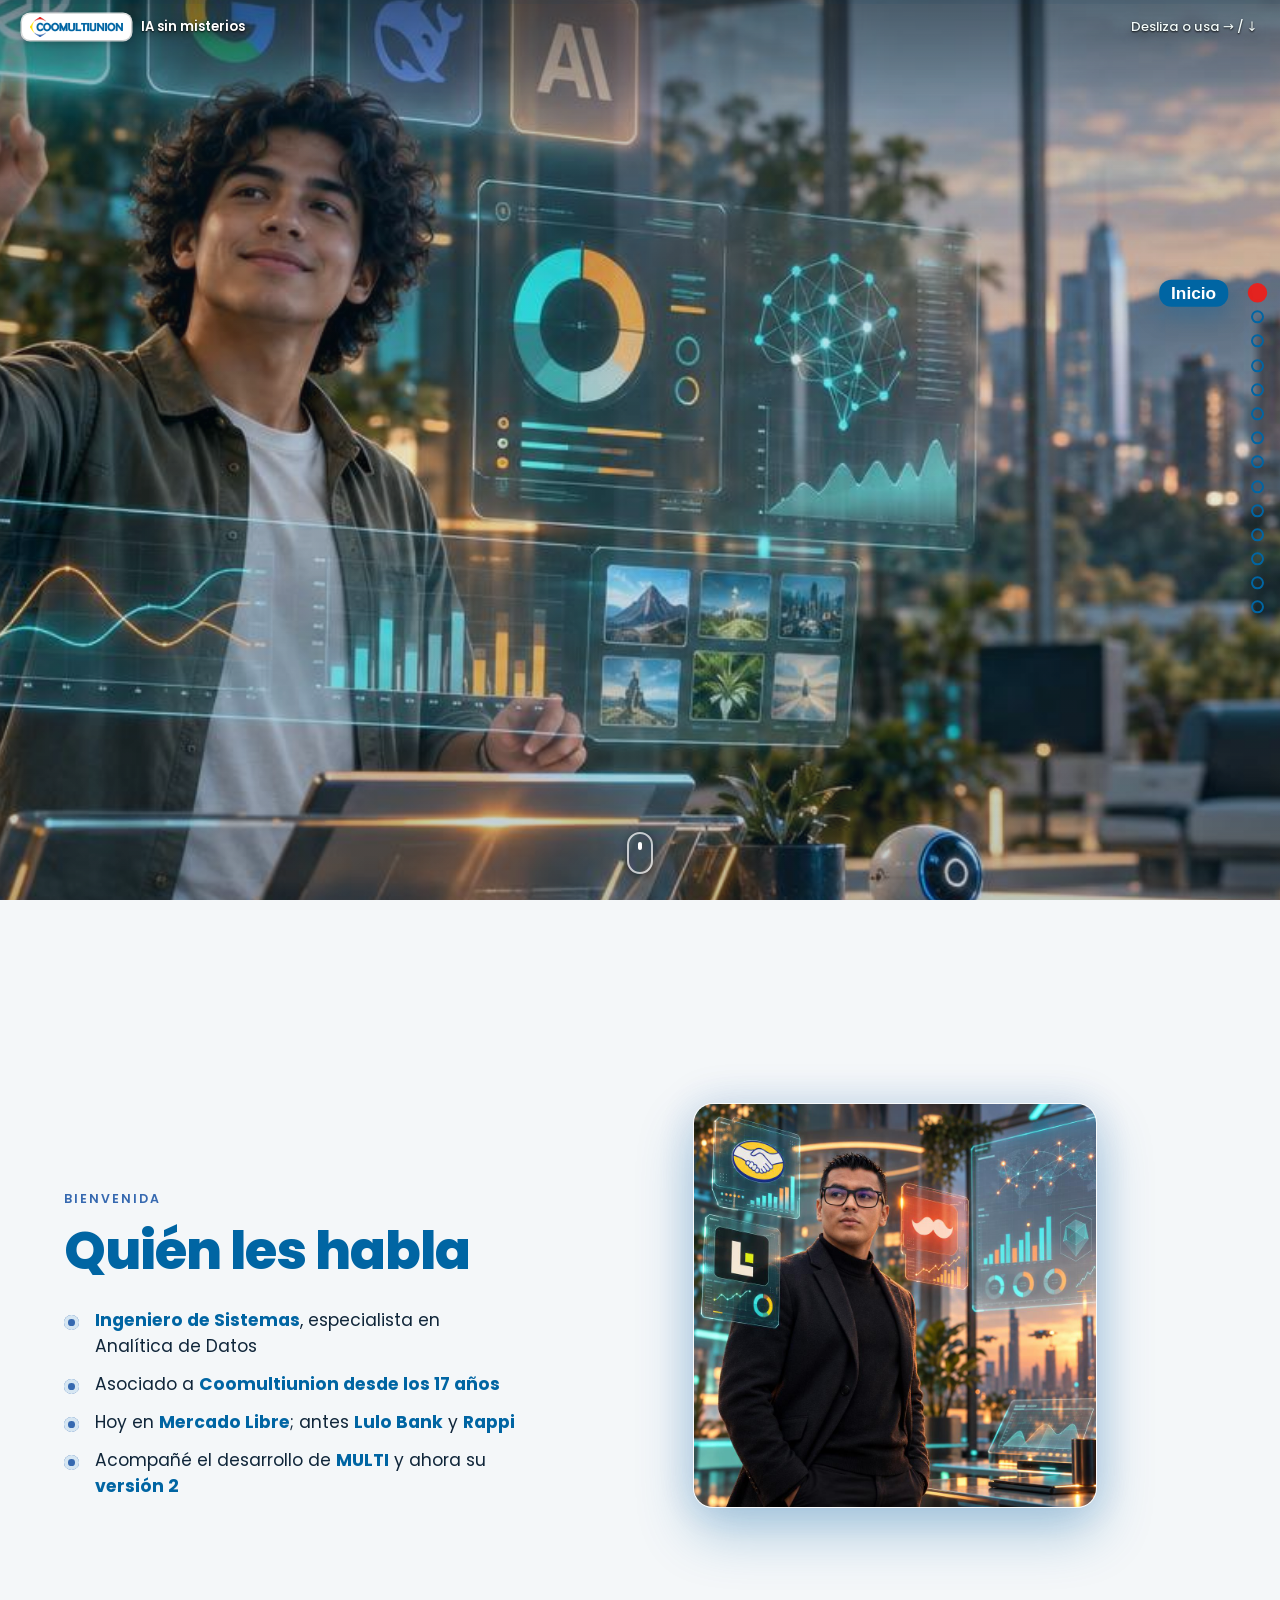
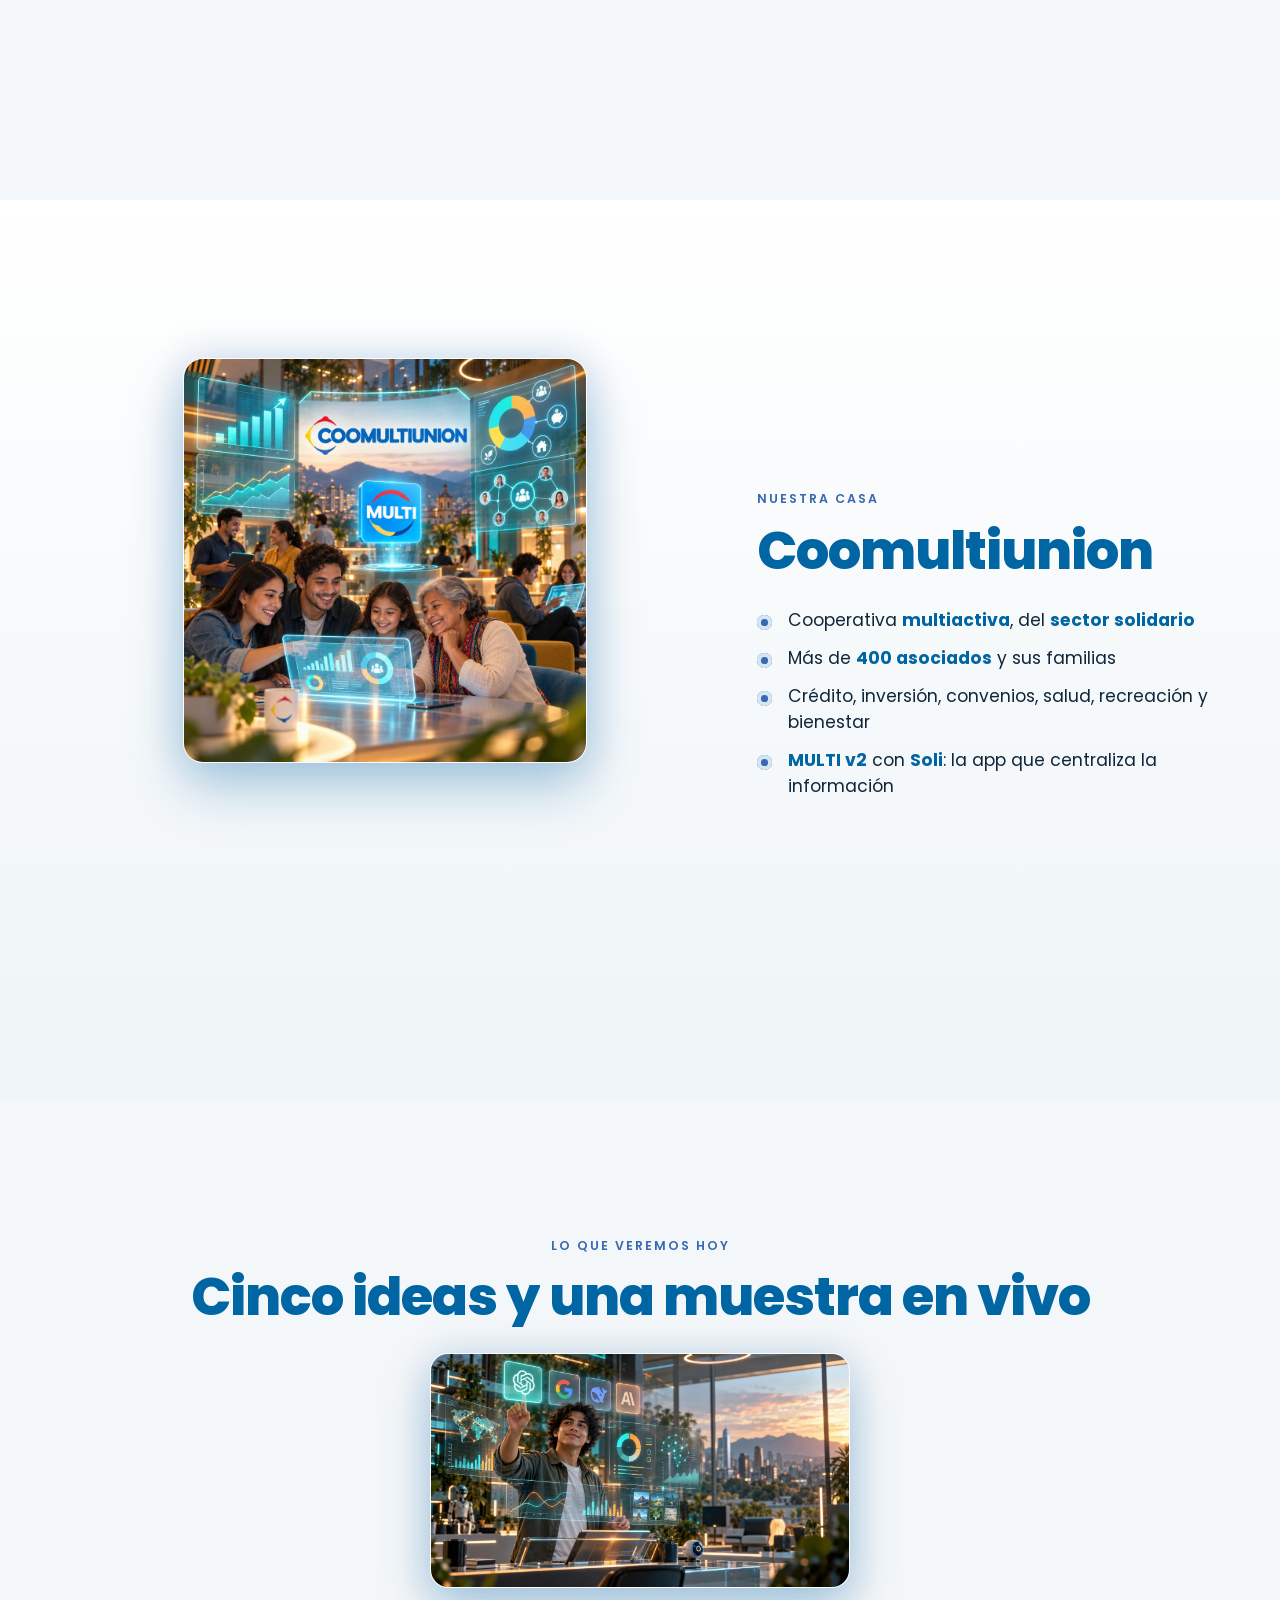
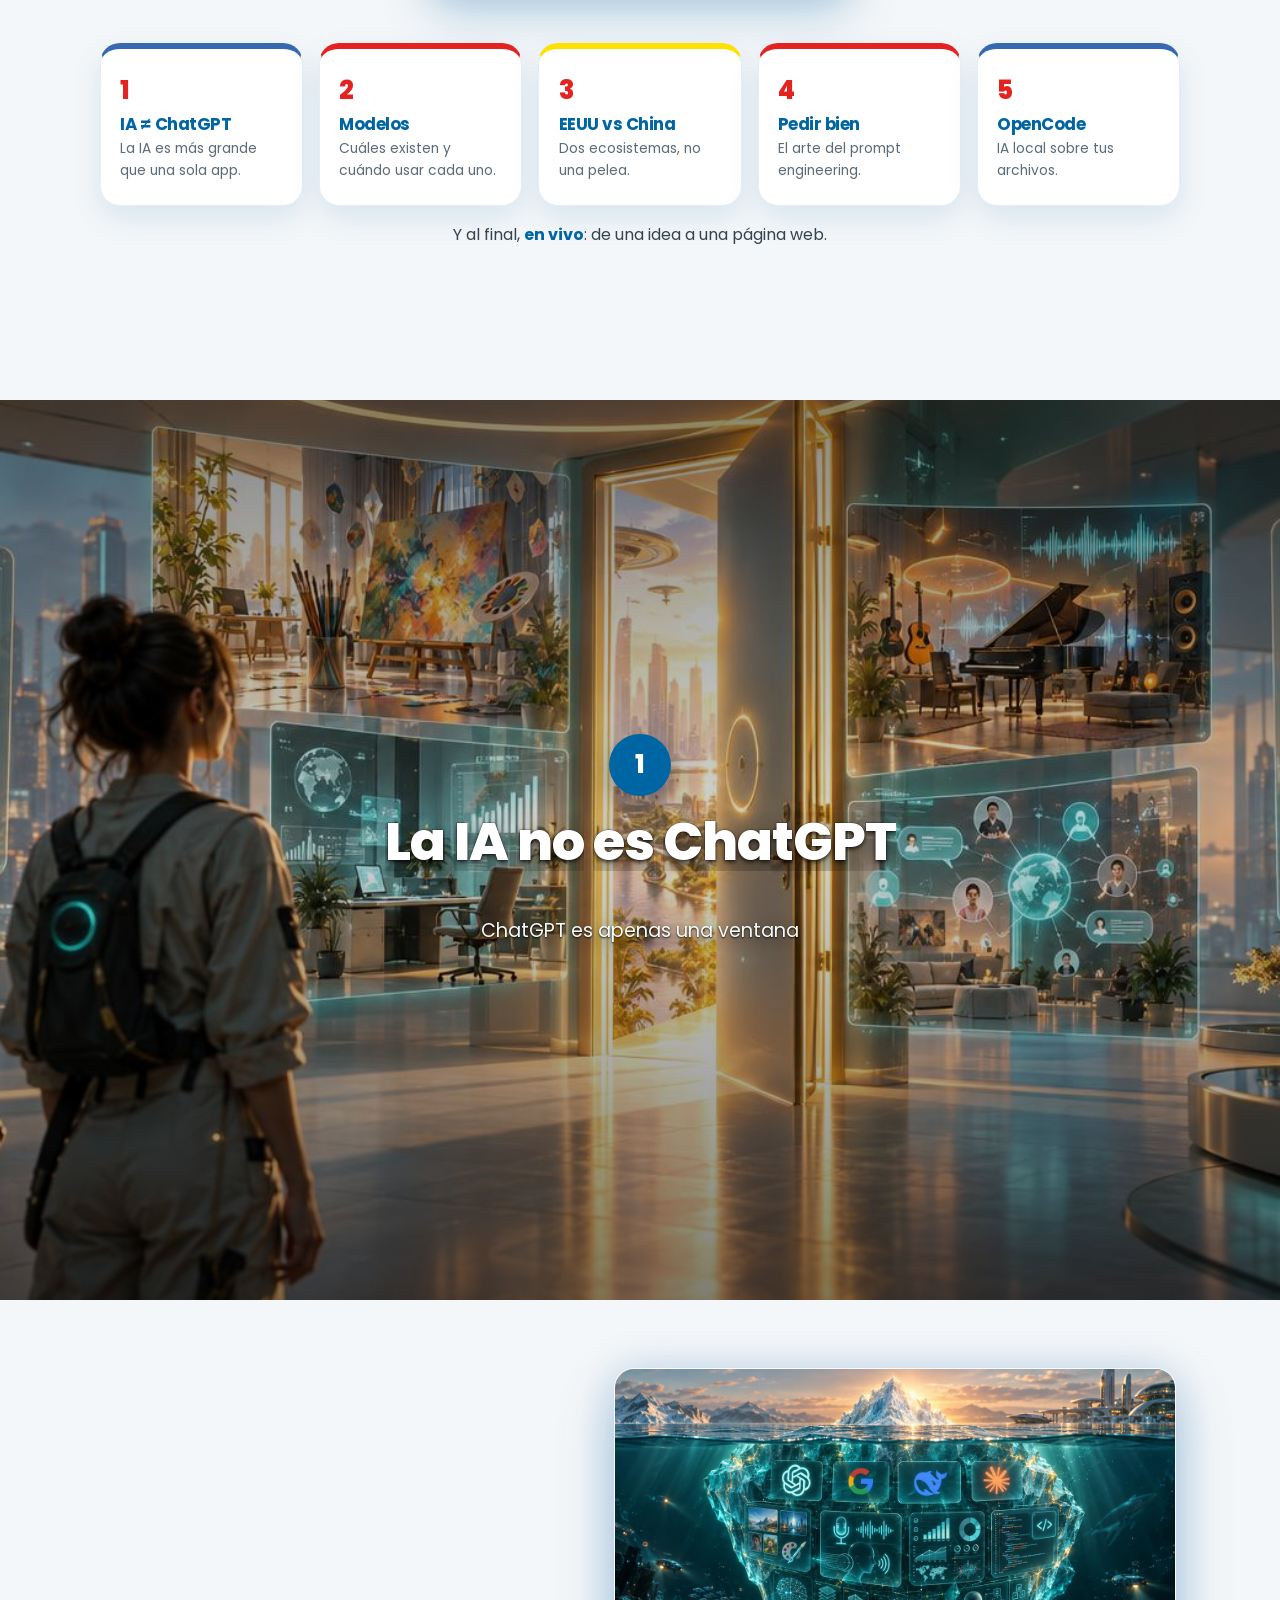
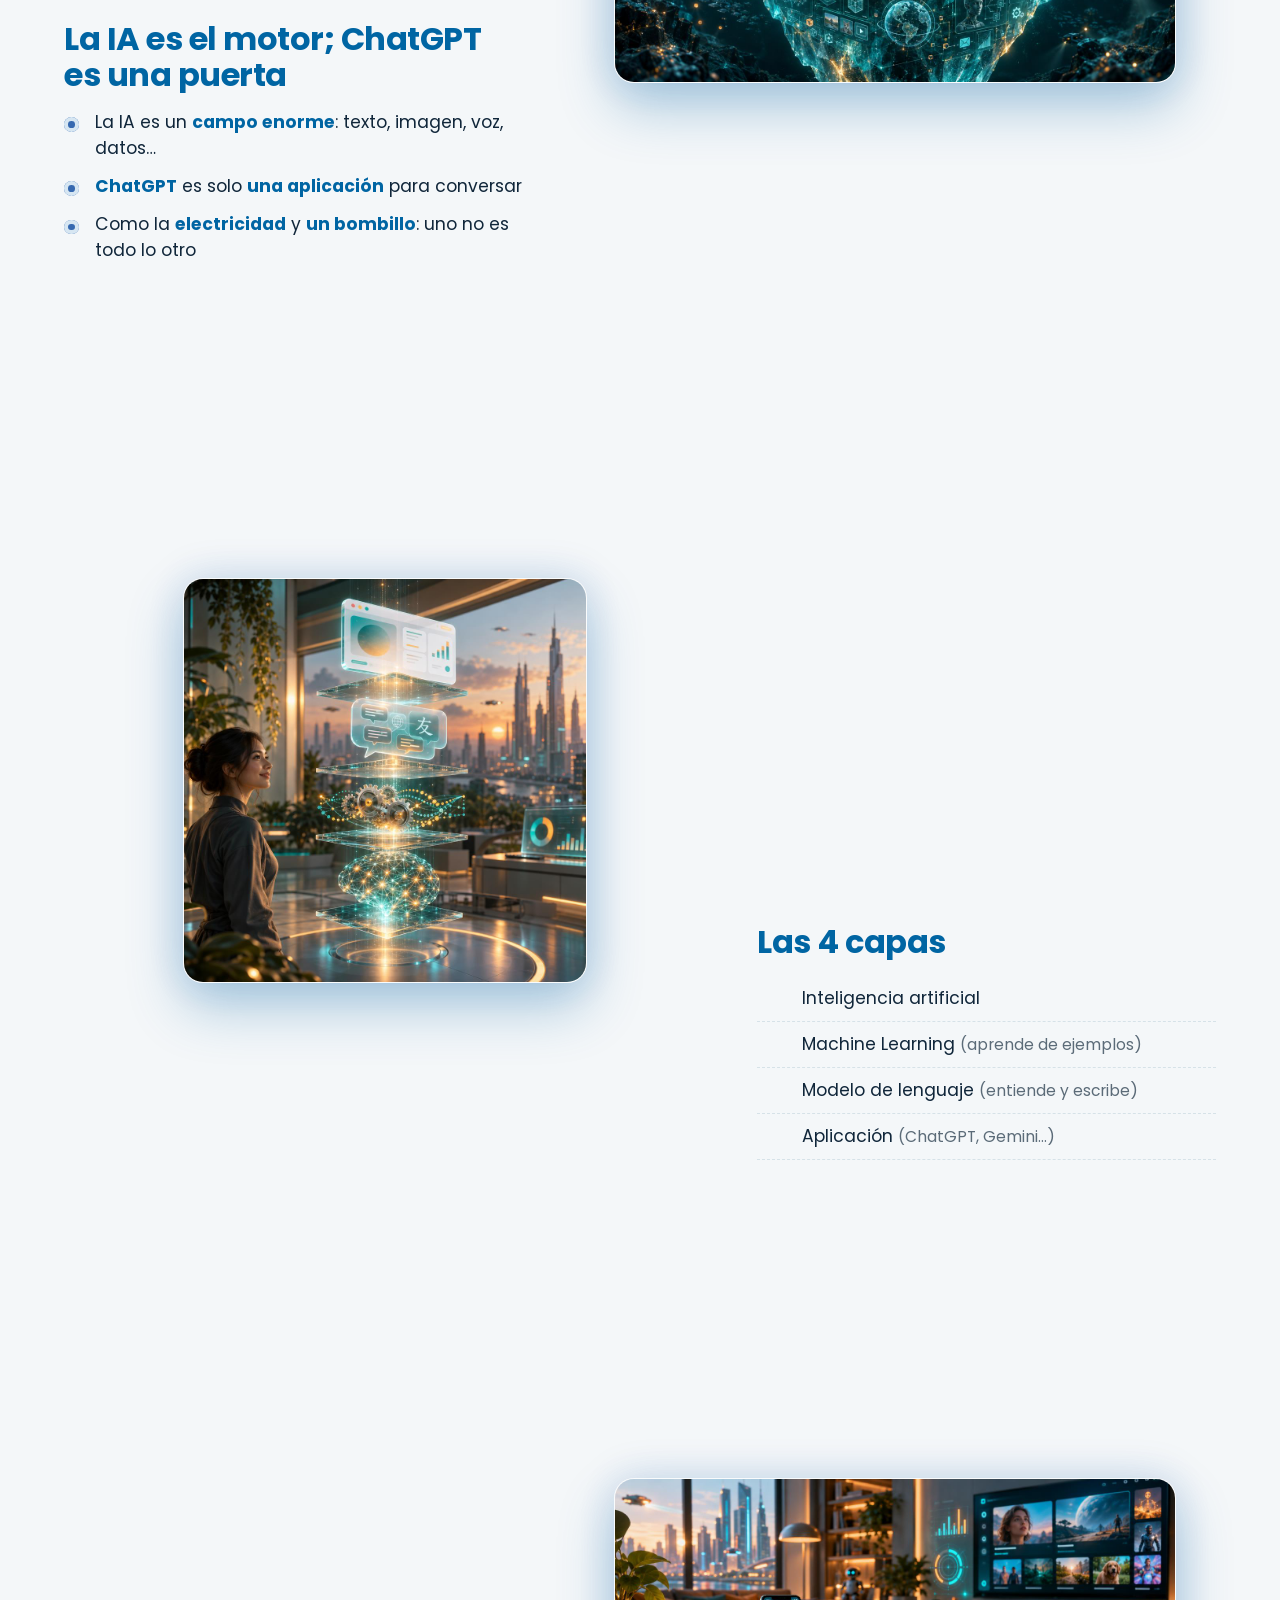
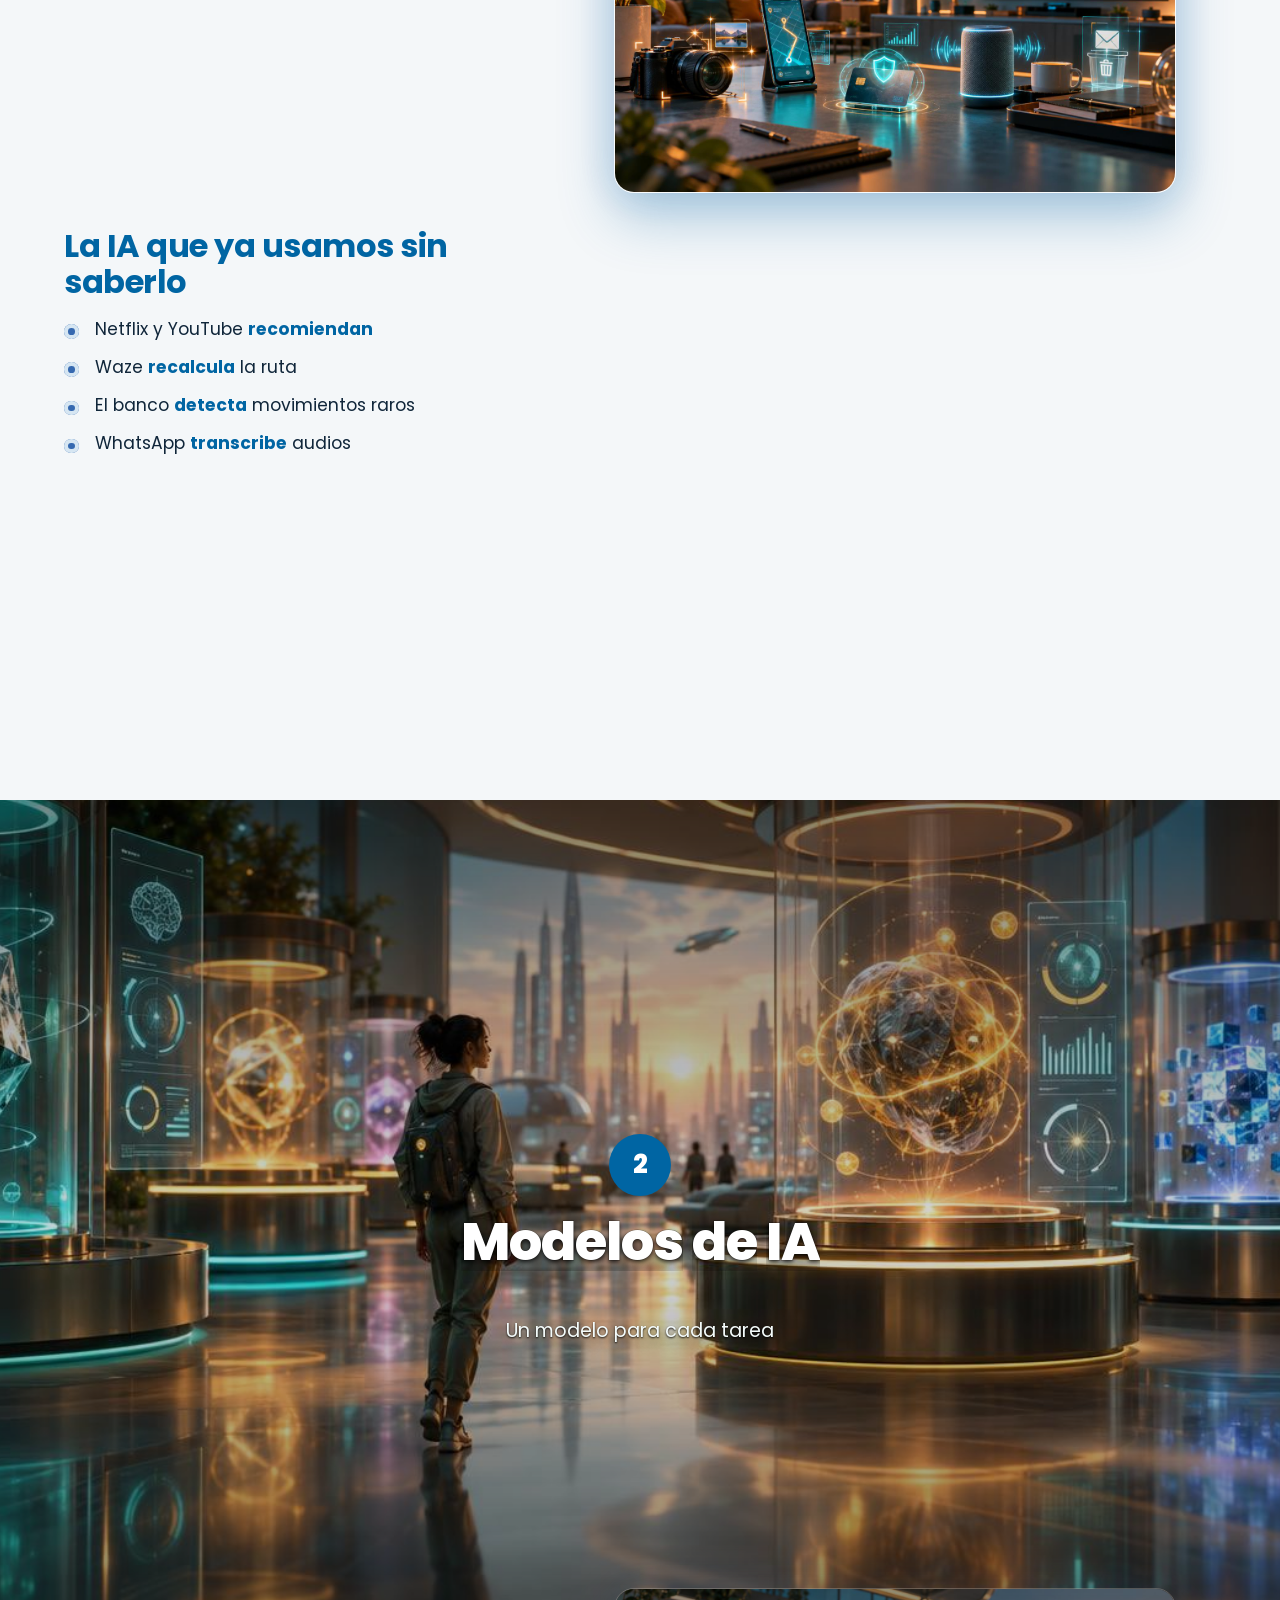
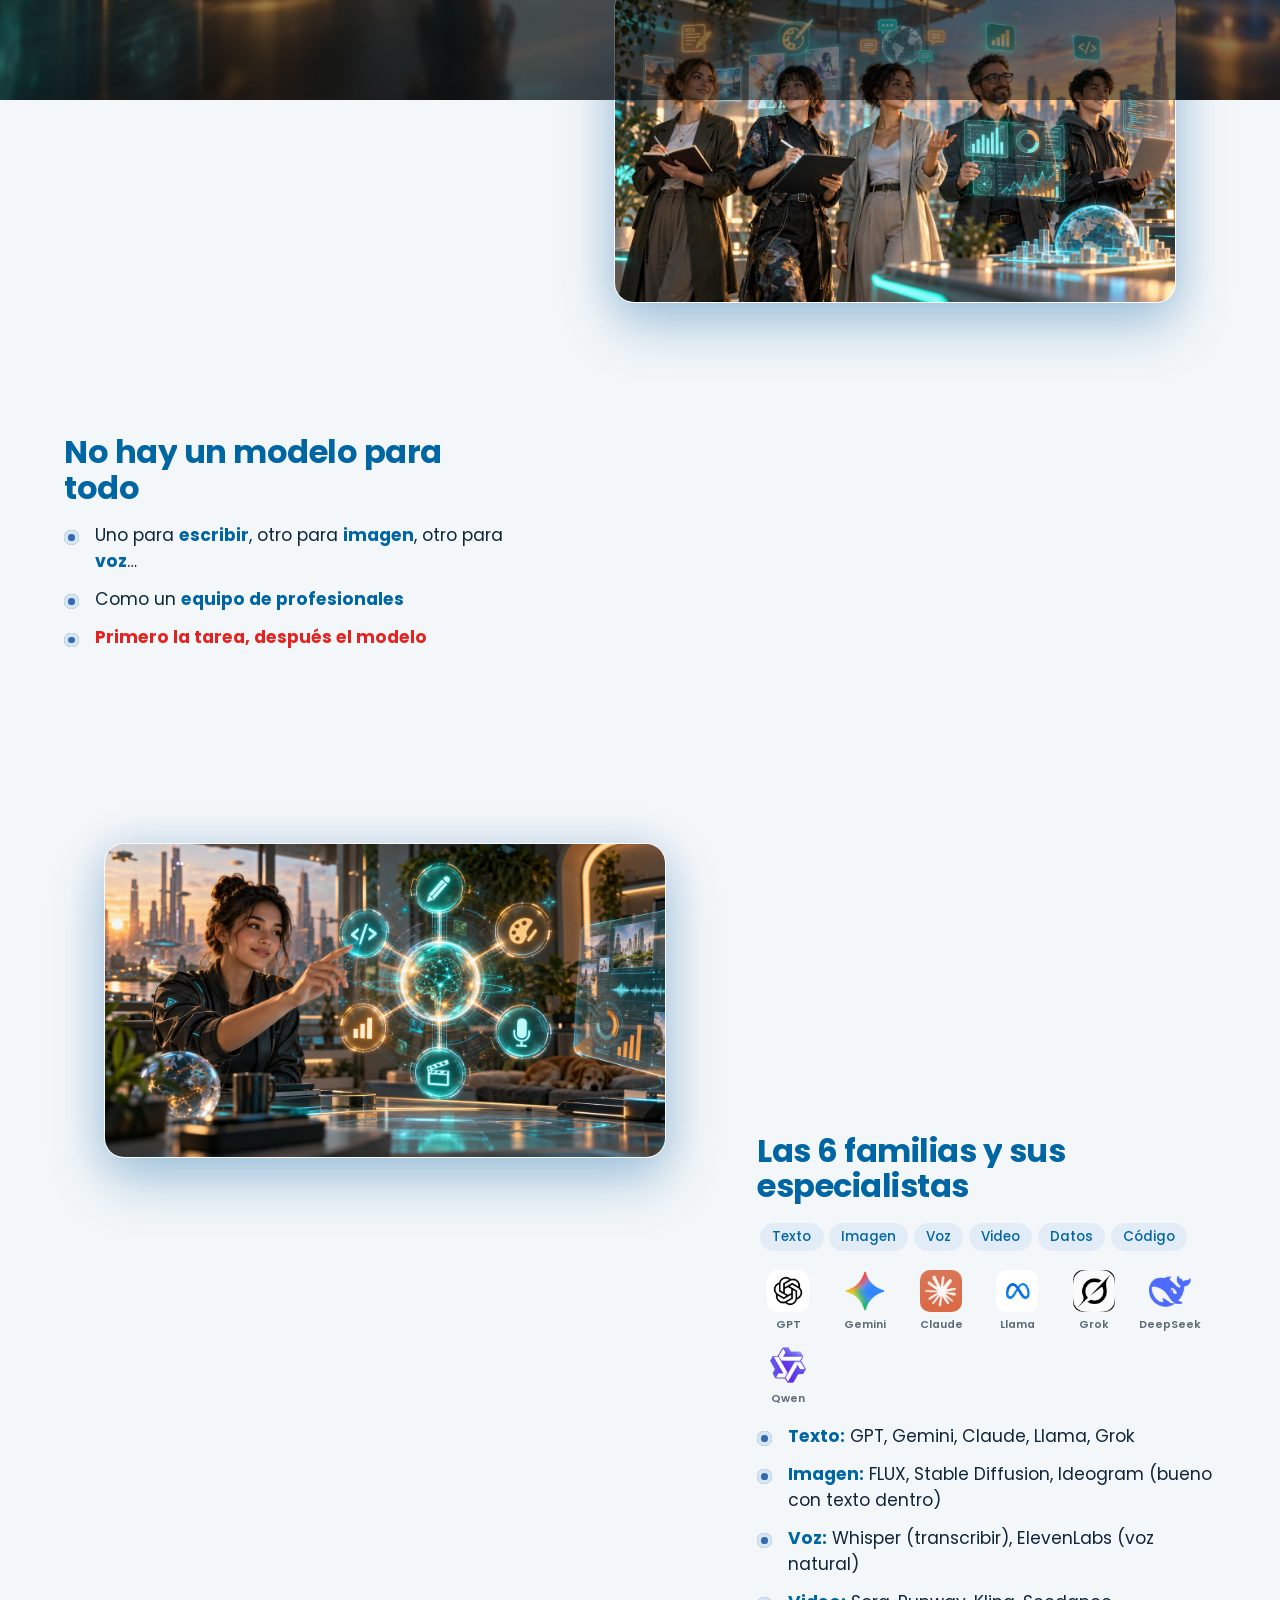
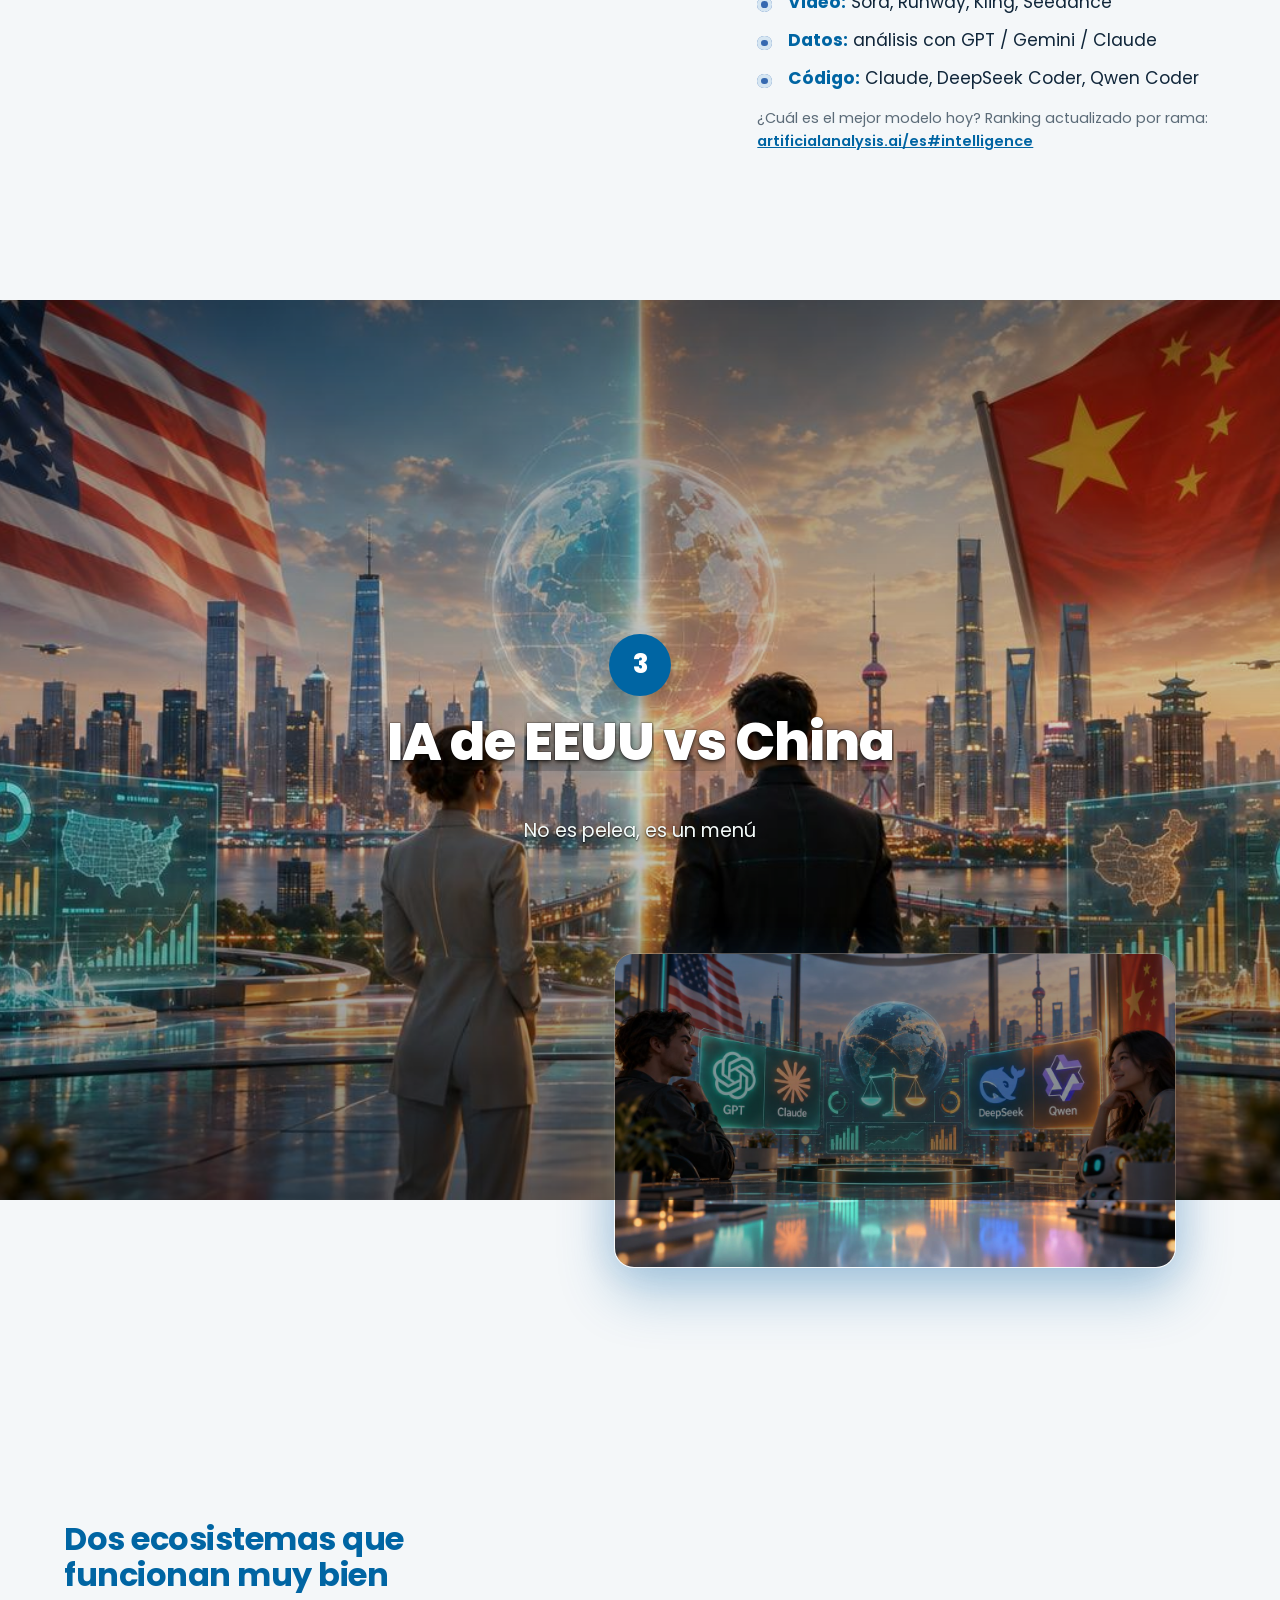
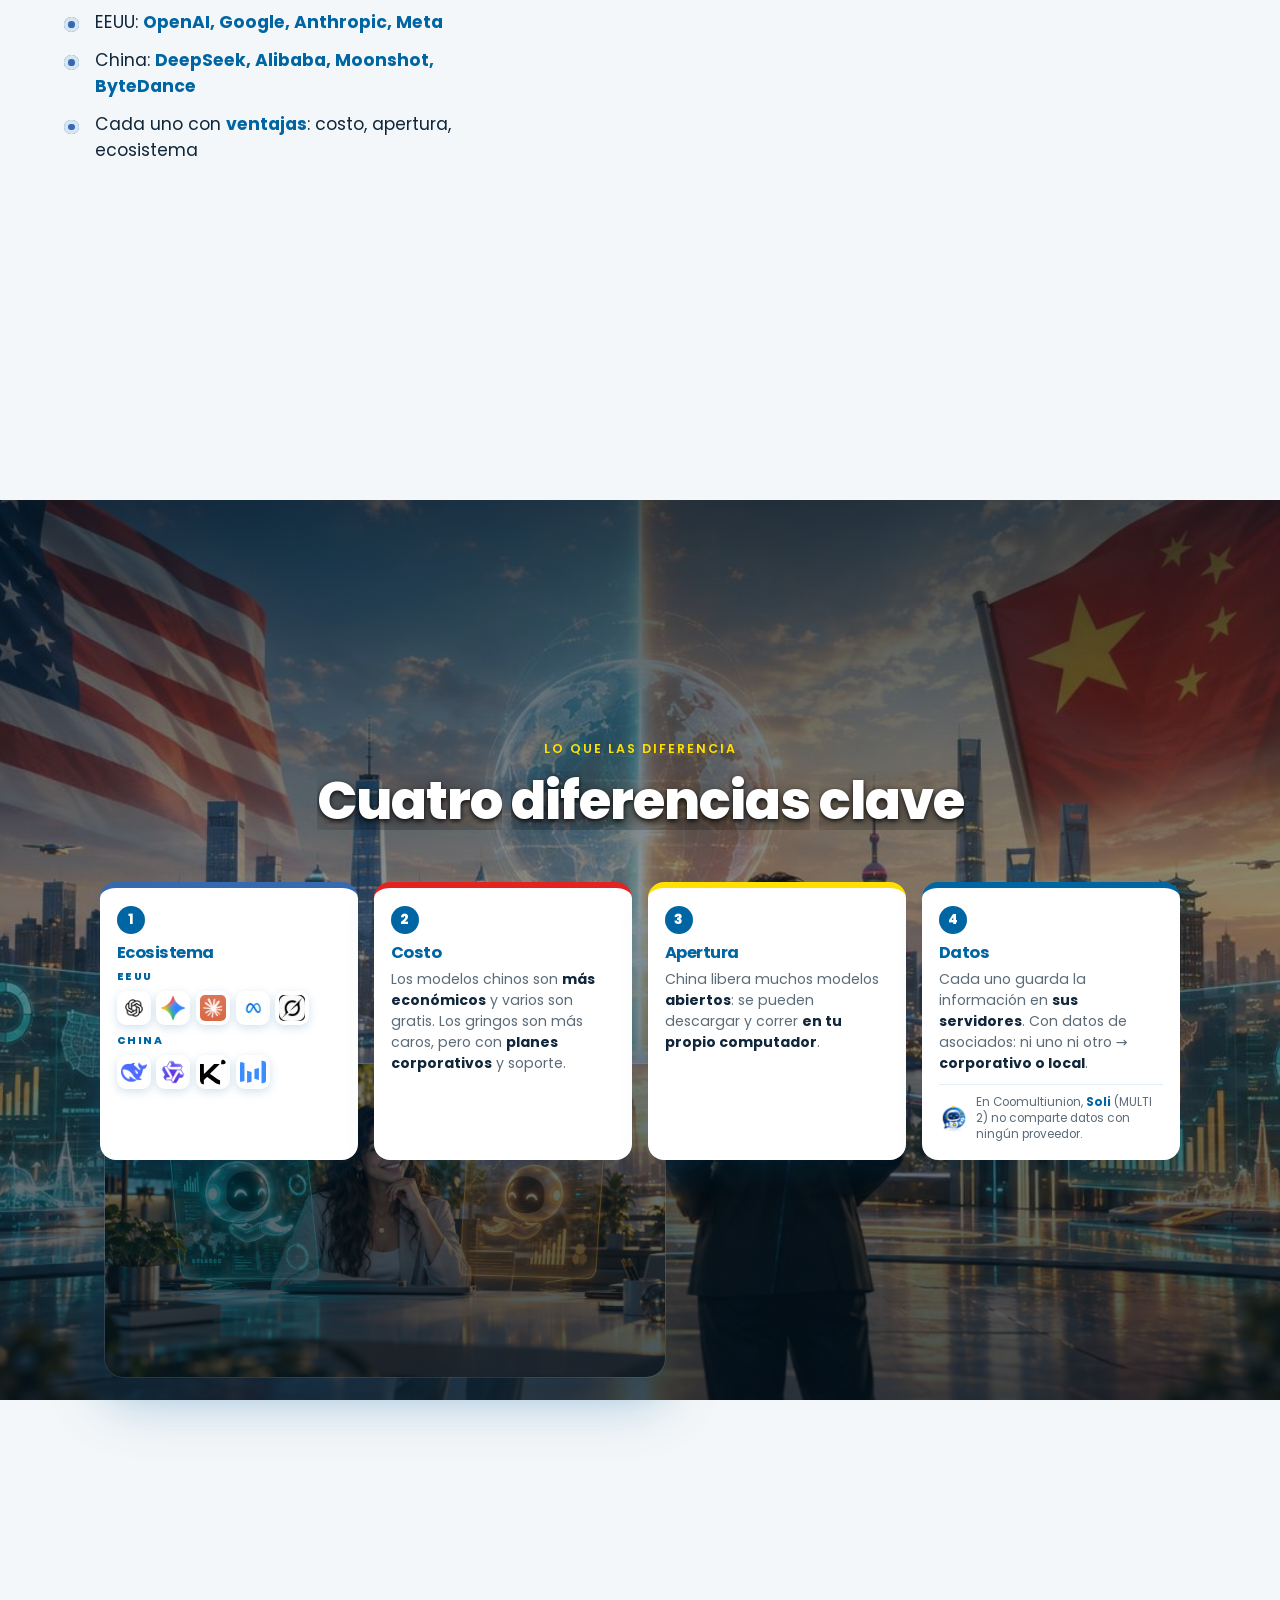
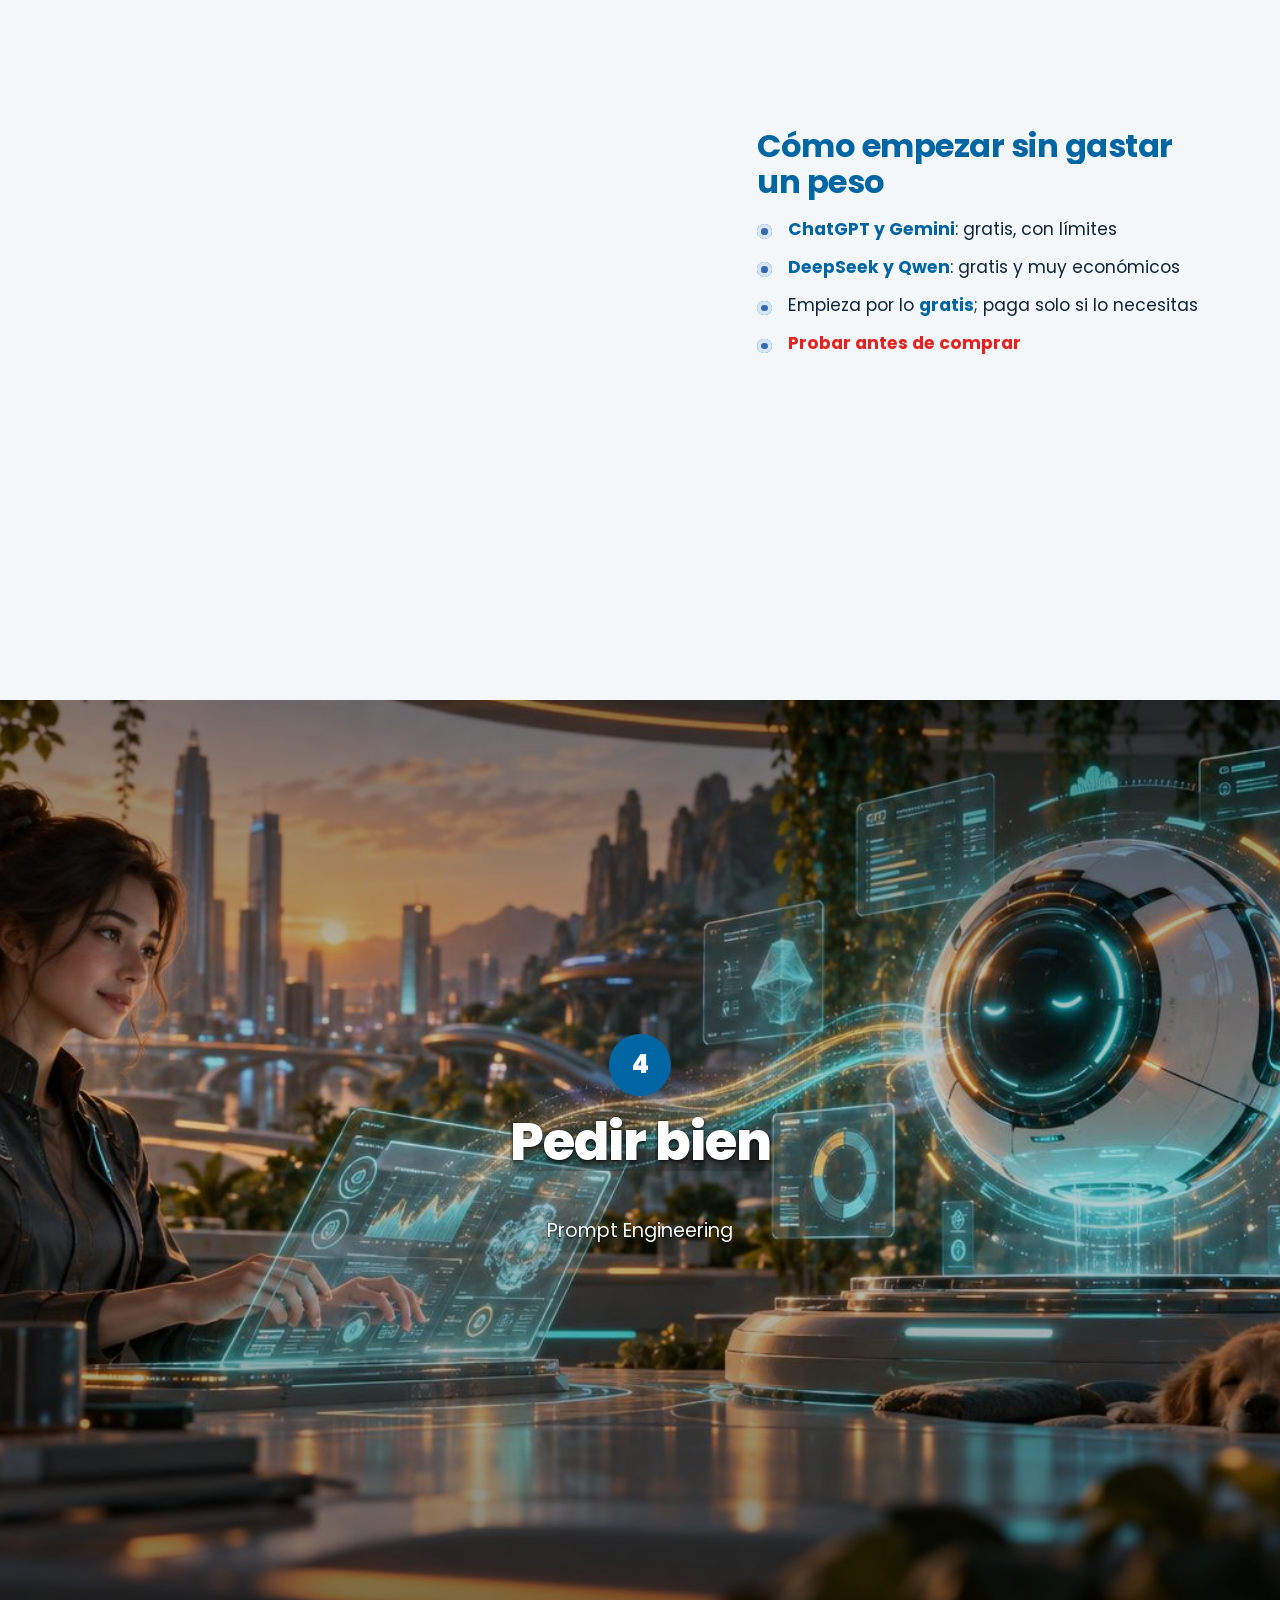
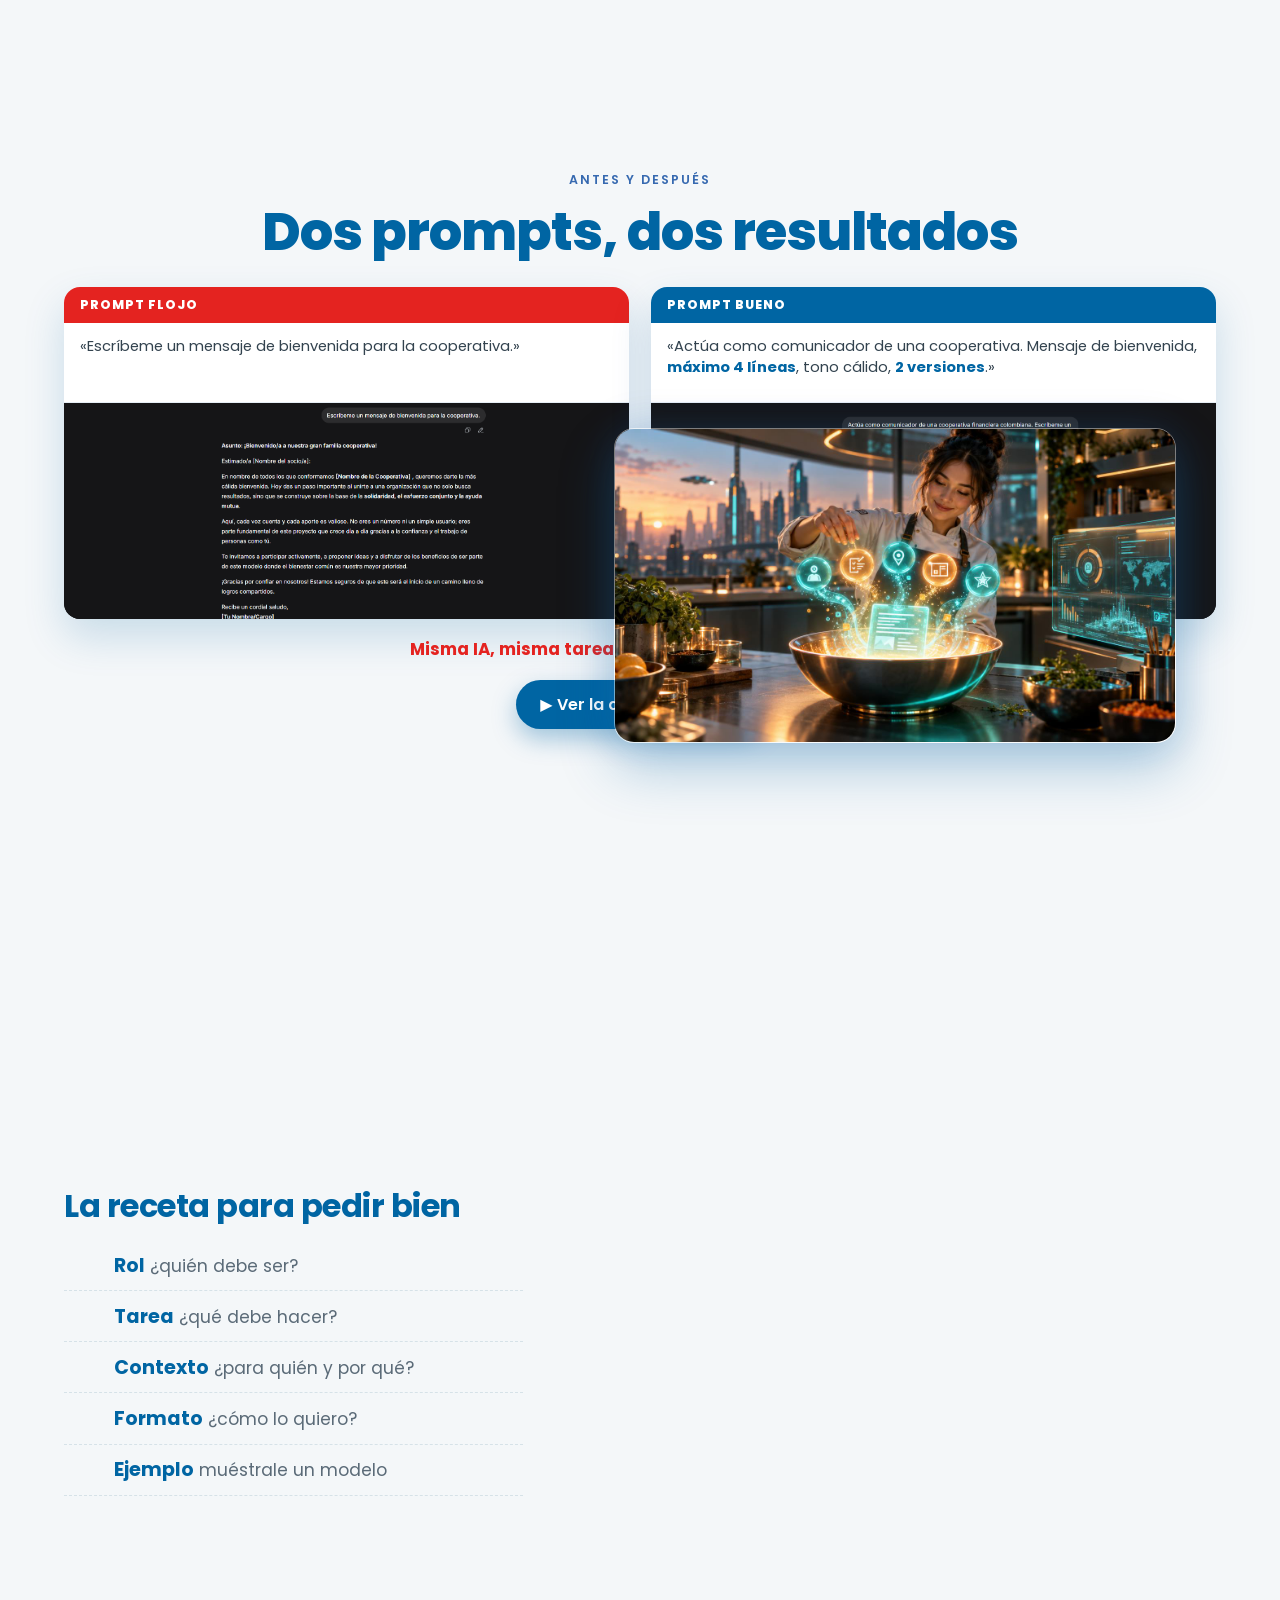
==== commit fd589cc3: "Logos Grok/Kimi/ByteDance, Soli en bloque 3 y dato FBI (893M) en el guion" ====
--- a/index.html
+++ b/index.html
@@ -9,7 +9,7 @@
   <link rel="preconnect" href="https://fonts.googleapis.com">
   <link rel="preconnect" href="https://fonts.gstatic.com" crossorigin>
   <link href="https://fonts.googleapis.com/css2?family=Poppins:wght@300;400;500;700;800&display=swap" rel="stylesheet">
-  <link rel="stylesheet" href="css/web.css?v=30">
+  <link rel="stylesheet" href="css/web.css?v=31">
 </head>
 <body>
 
@@ -77,7 +77,7 @@
           <li>Cooperativa <strong>multiactiva</strong>, del <strong>sector solidario</strong></li>
           <li>Más de <strong>400 asociados</strong> y sus familias</li>
           <li>Crédito, inversión, convenios, salud, recreación y bienestar</li>
-          <li><strong>MULTI v2</strong>: la app que centraliza la información</li>
+          <li><strong>MULTI v2</strong> con <strong>Soli</strong>: la app que centraliza la información</li>
         </ul>
       </div>
     </section>
@@ -187,11 +187,12 @@
           <span><img src="assets/logos/apps/gemini.png" alt="Gemini"><em>Gemini</em></span>
           <span><img src="assets/logos/apps/claude.png" alt="Claude"><em>Claude</em></span>
           <span><img src="assets/logos/apps/llama.png" alt="Llama"><em>Llama</em></span>
+          <span><img src="assets/logos/apps/grok.png" alt="Grok"><em>Grok</em></span>
           <span><img src="assets/logos/apps/deepseek.png" alt="DeepSeek"><em>DeepSeek</em></span>
           <span><img src="assets/logos/apps/qwen.png" alt="Qwen"><em>Qwen</em></span>
         </div>
         <ul class="ticks">
-          <li><strong>Texto:</strong> GPT, Gemini, Claude, Llama</li>
+          <li><strong>Texto:</strong> GPT, Gemini, Claude, Llama, Grok</li>
           <li><strong>Imagen:</strong> FLUX, Stable Diffusion, Ideogram (bueno con texto dentro)</li>
           <li><strong>Voz:</strong> Whisper (transcribir), ElevenLabs (voz natural)</li>
           <li><strong>Video:</strong> Sora, Runway, Kling, Seedance</li>
@@ -242,6 +243,7 @@
               <img src="assets/logos/apps/gemini.png" alt="Google Gemini" title="Google Gemini">
               <img src="assets/logos/apps/claude.png" alt="Anthropic Claude" title="Anthropic Claude">
               <img src="assets/logos/apps/llama.png" alt="Meta Llama" title="Meta Llama">
+              <img src="assets/logos/apps/grok.png" alt="Grok (xAI)" title="Grok (xAI)">
             </div>
           </div>
           <div class="eco-group">
@@ -249,9 +251,10 @@
             <div class="eco-row">
               <img src="assets/logos/apps/deepseek.png" alt="DeepSeek" title="DeepSeek">
               <img src="assets/logos/apps/qwen.png" alt="Alibaba Qwen" title="Alibaba Qwen">
+              <img src="assets/logos/apps/kimi.svg" alt="Moonshot Kimi" title="Moonshot Kimi">
+              <img src="assets/logos/apps/bytedance.svg" alt="ByteDance" title="ByteDance">
             </div>
           </div>
-          <p class="eco-more">+ Moonshot (Kimi) y ByteDance</p>
         </article>
         <article class="diff-card">
           <b>2</b>
@@ -270,6 +273,10 @@
           <h3>Datos</h3>
           <p>Cada uno guarda la información en <strong>sus servidores</strong>. Con datos de asociados:
              ni uno ni otro → <strong>corporativo o local</strong>.</p>
+          <div class="soli-mini">
+            <img src="assets/logos/soli.png" alt="Soli">
+            <span>En Coomultiunion, <strong>Soli</strong> (MULTI 2) no comparte datos con ningún proveedor.</span>
+          </div>
         </article>
       </div>
     </section>
@@ -454,6 +461,6 @@
     <span id="progressText">0%</span>
   </footer>
 
-  <script src="js/web.js?v=30"></script>
+  <script src="js/web.js?v=31"></script>
 </body>
 </html>
--- a/css/web.css
+++ b/css/web.css
@@ -672,6 +672,15 @@
 }
 .diff-card .eco-more { font-size: .74rem; color: var(--suave); }
 
+/* Soli dentro de la tarjeta "Datos" */
+.soli-mini {
+  display: flex; align-items: center; gap: .45rem; margin-top: .6rem; padding-top: .55rem;
+  border-top: 1px solid #e6eef5;
+}
+.soli-mini img { width: 30px; height: 30px; object-fit: contain; flex: 0 0 auto; }
+.soli-mini span { font-size: .74rem; line-height: 1.35; color: var(--suave); }
+.soli-mini strong { color: var(--azul); }
+
 /* Encabezado sobre imagen de fondo */
 .media-section > h2 {
   color: #fff;
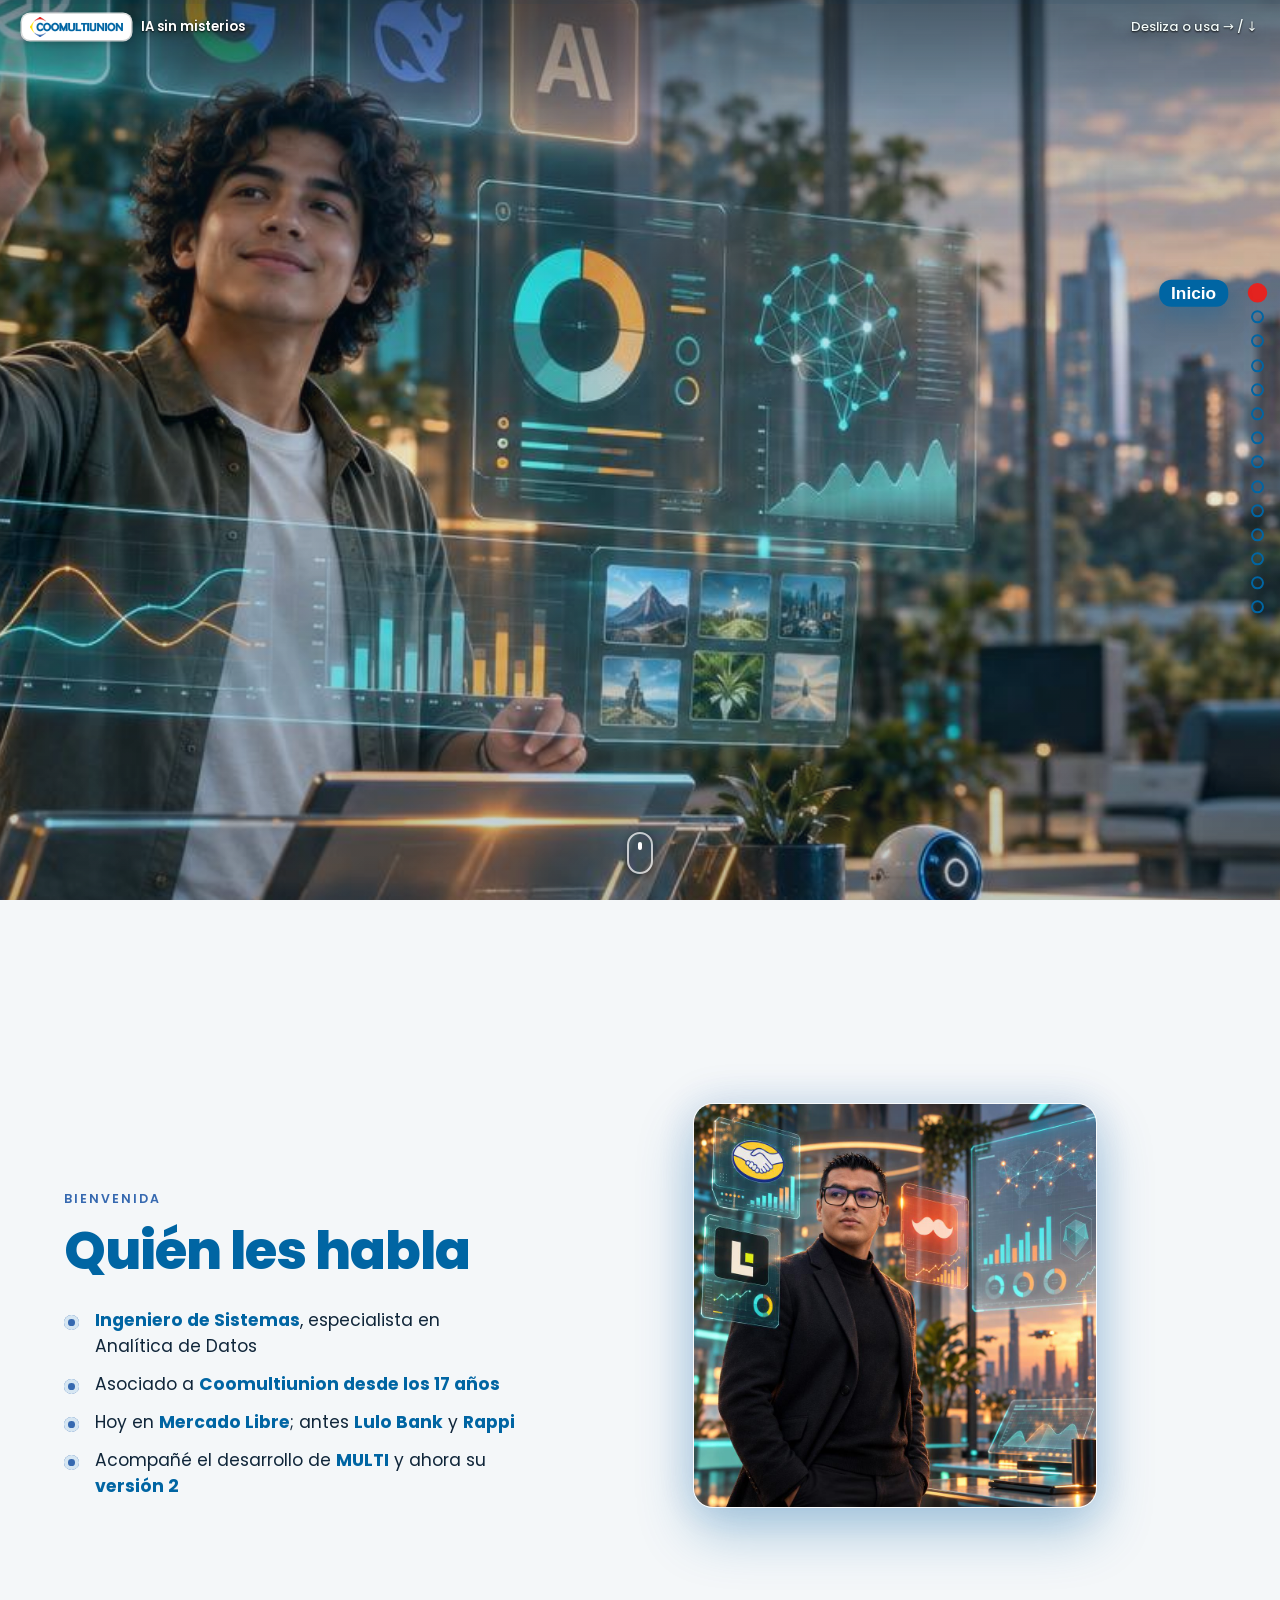
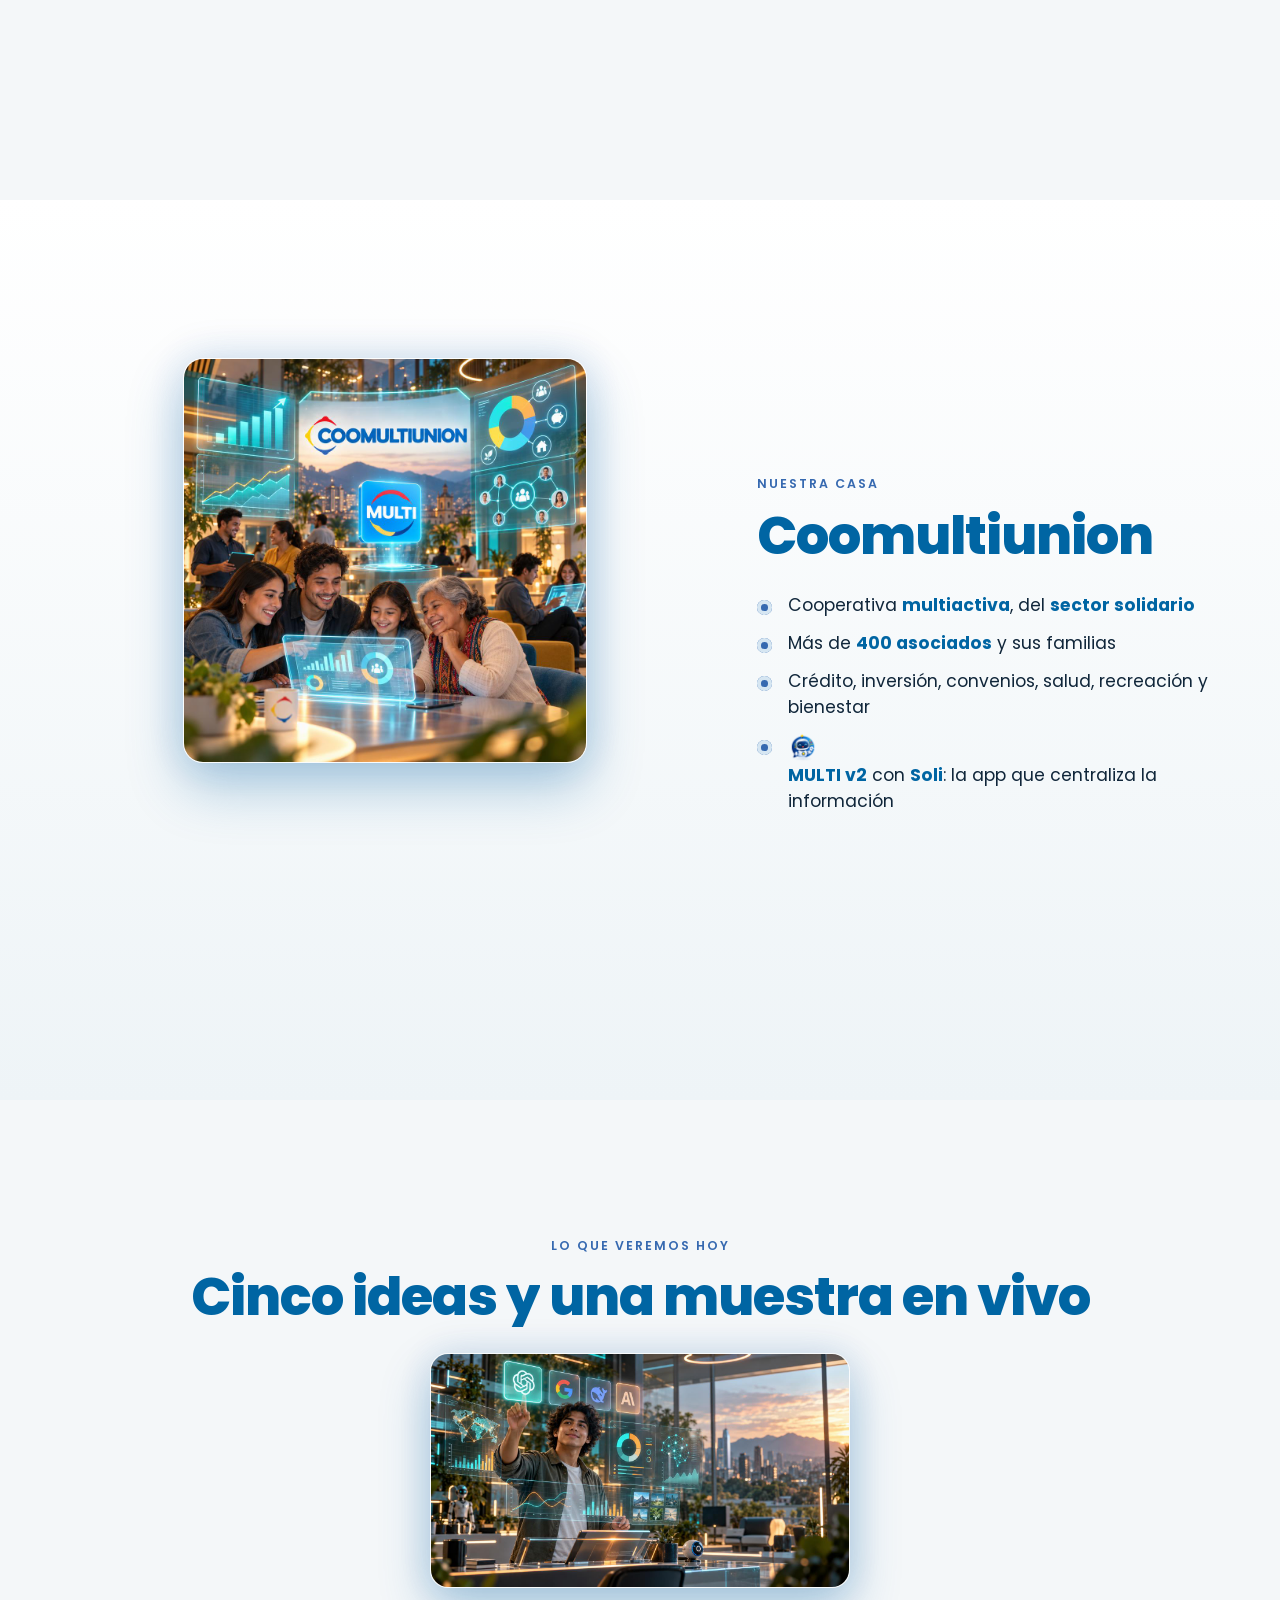
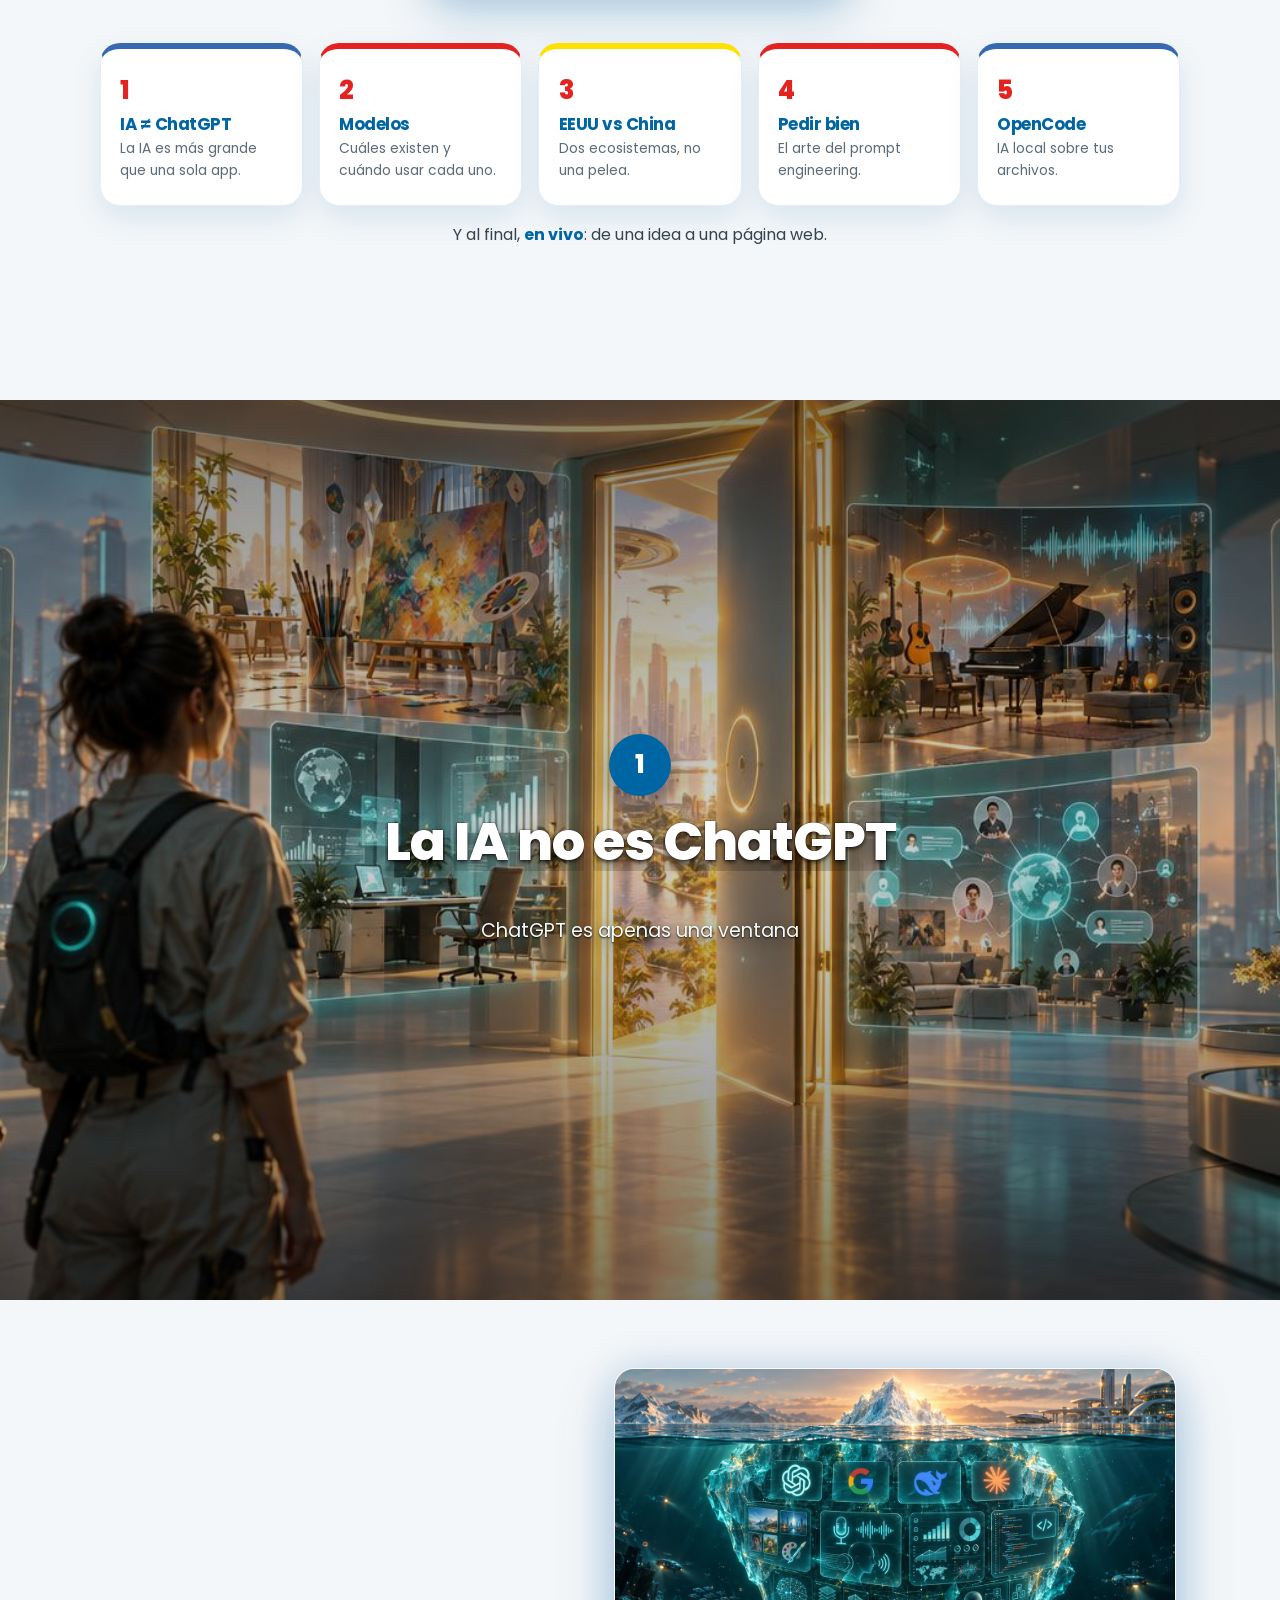
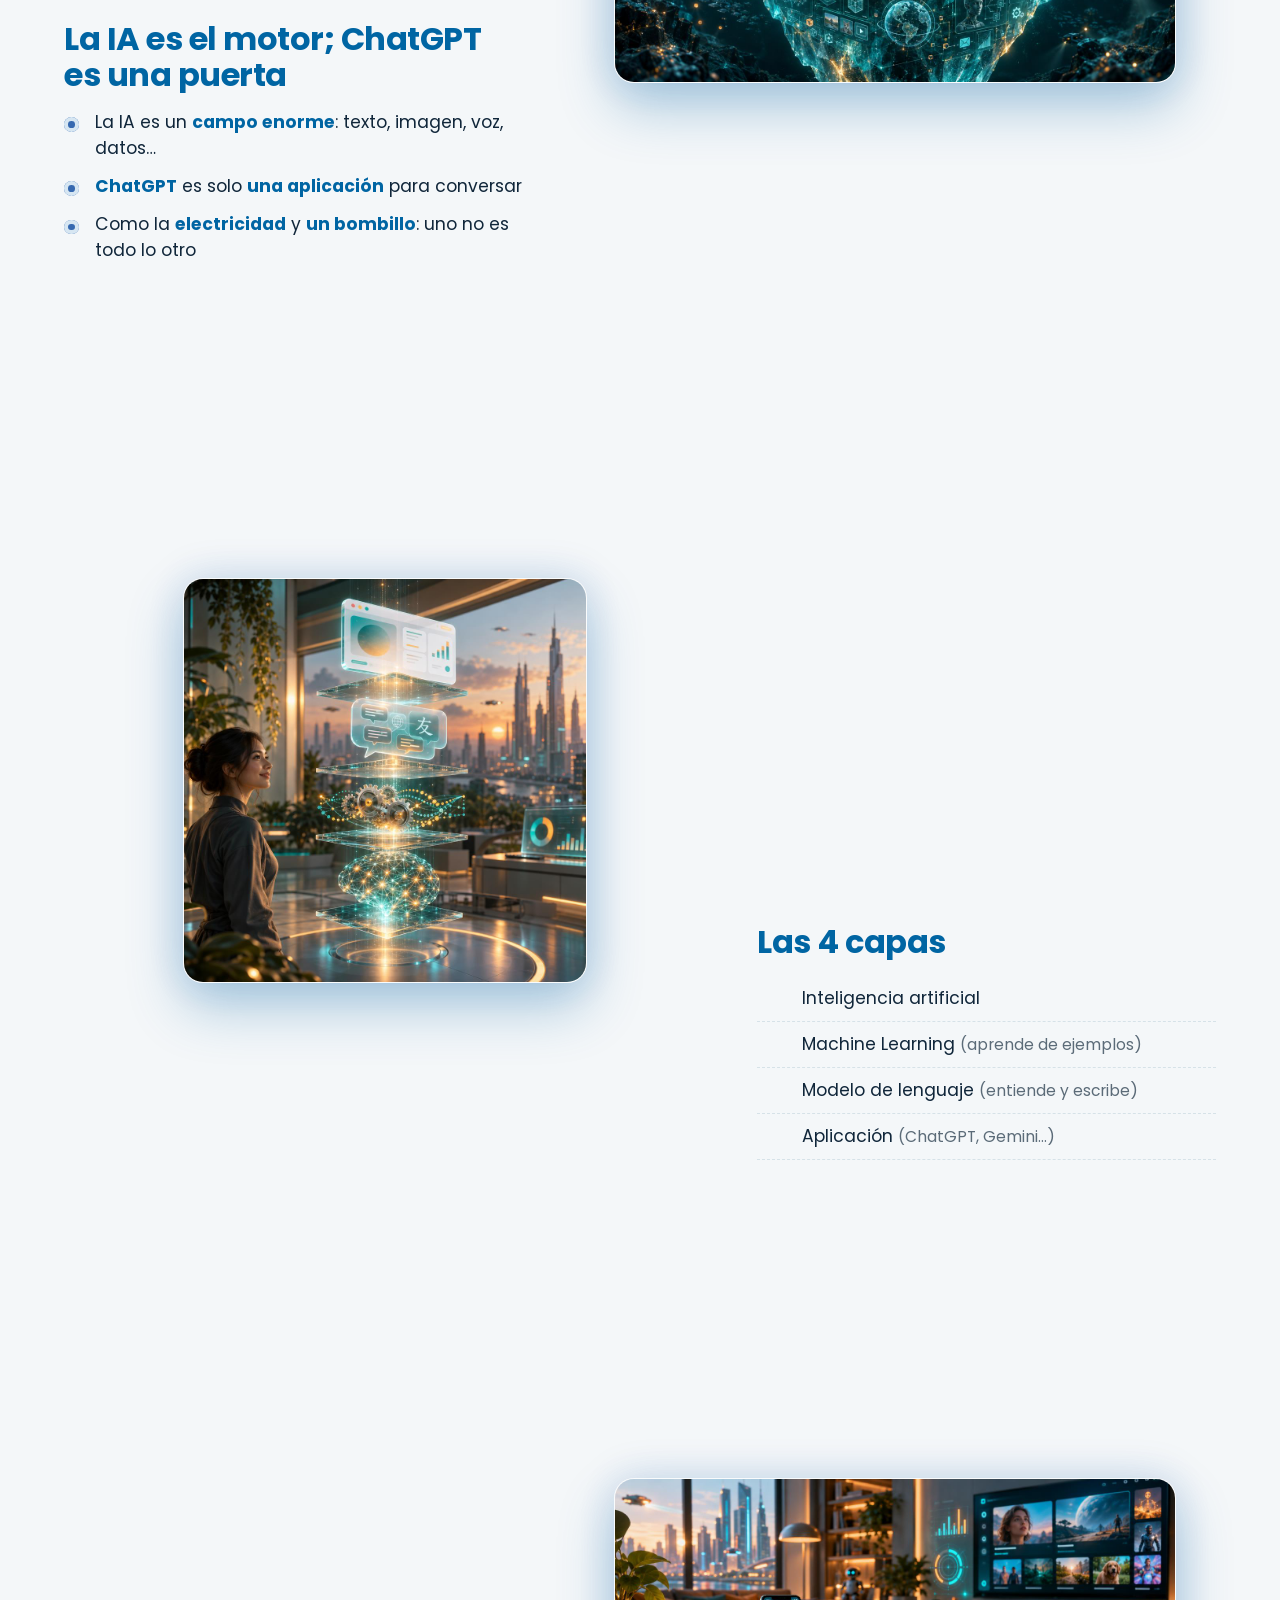
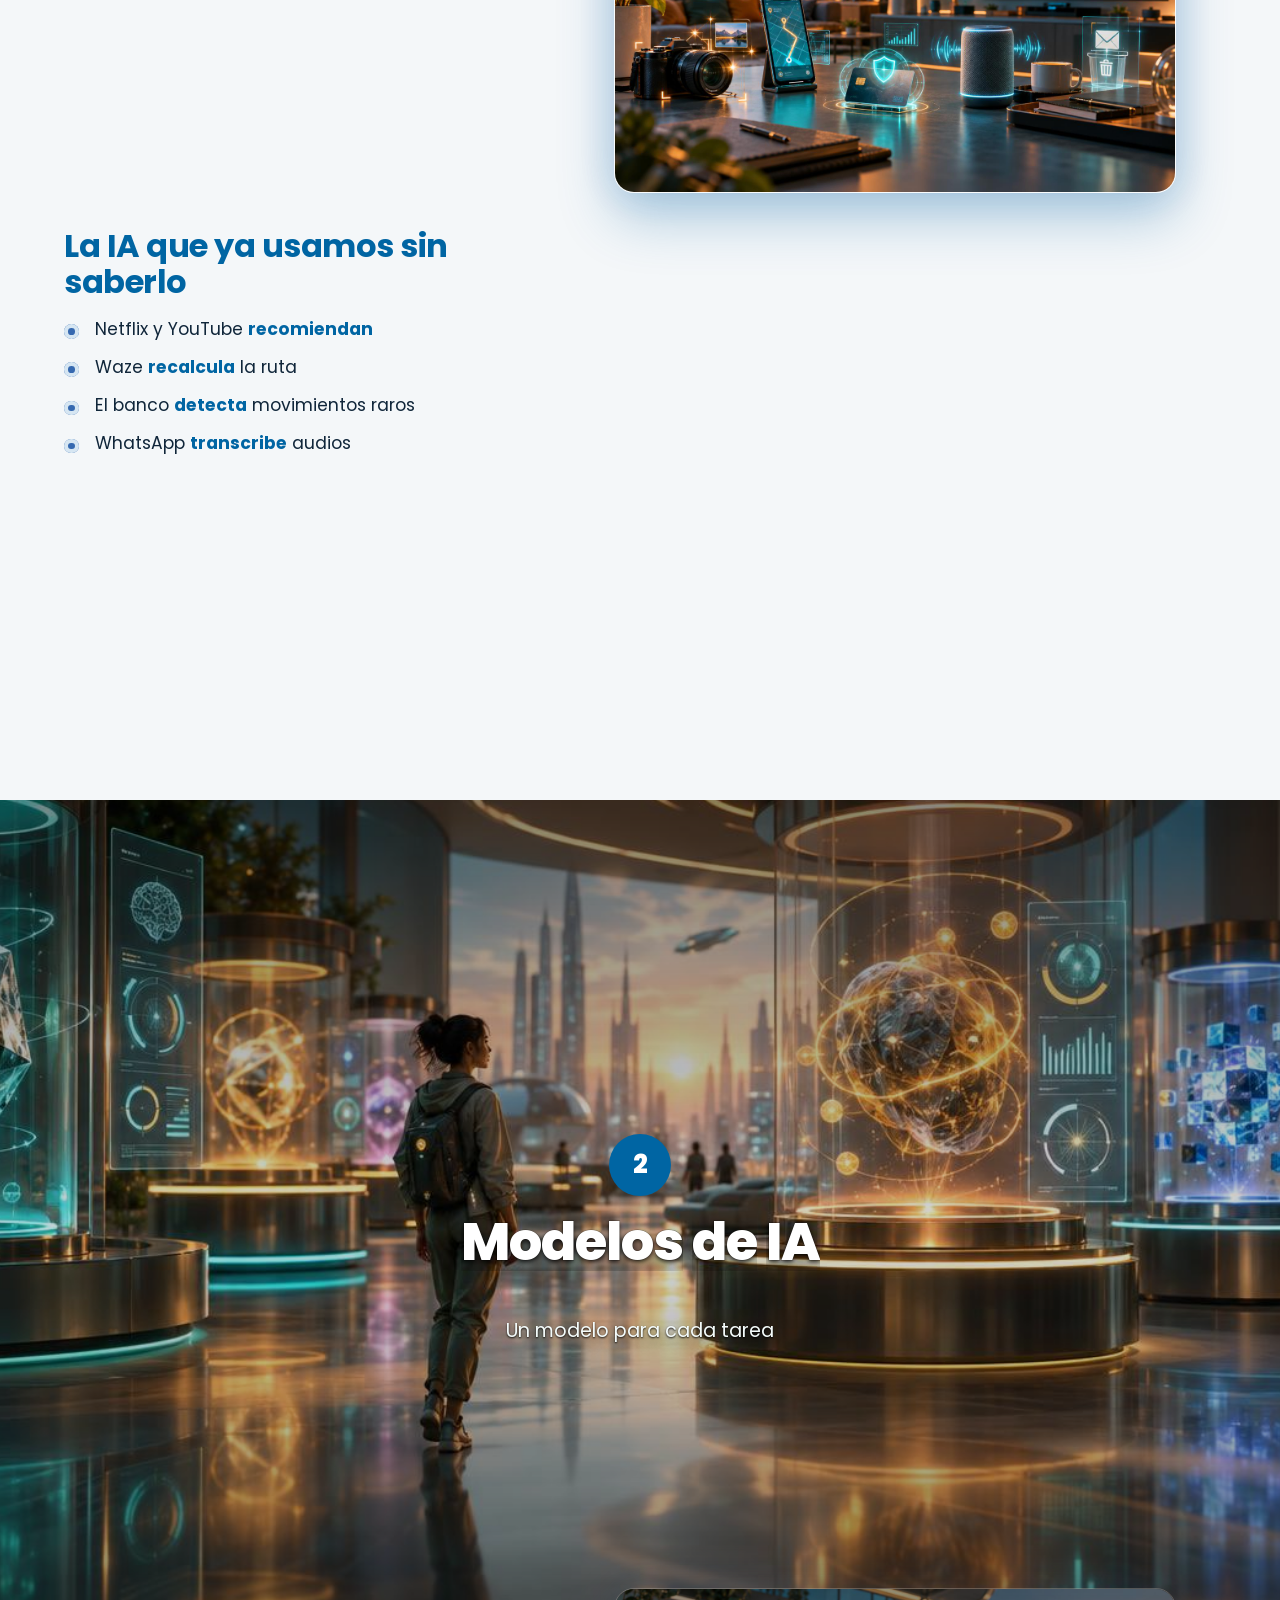
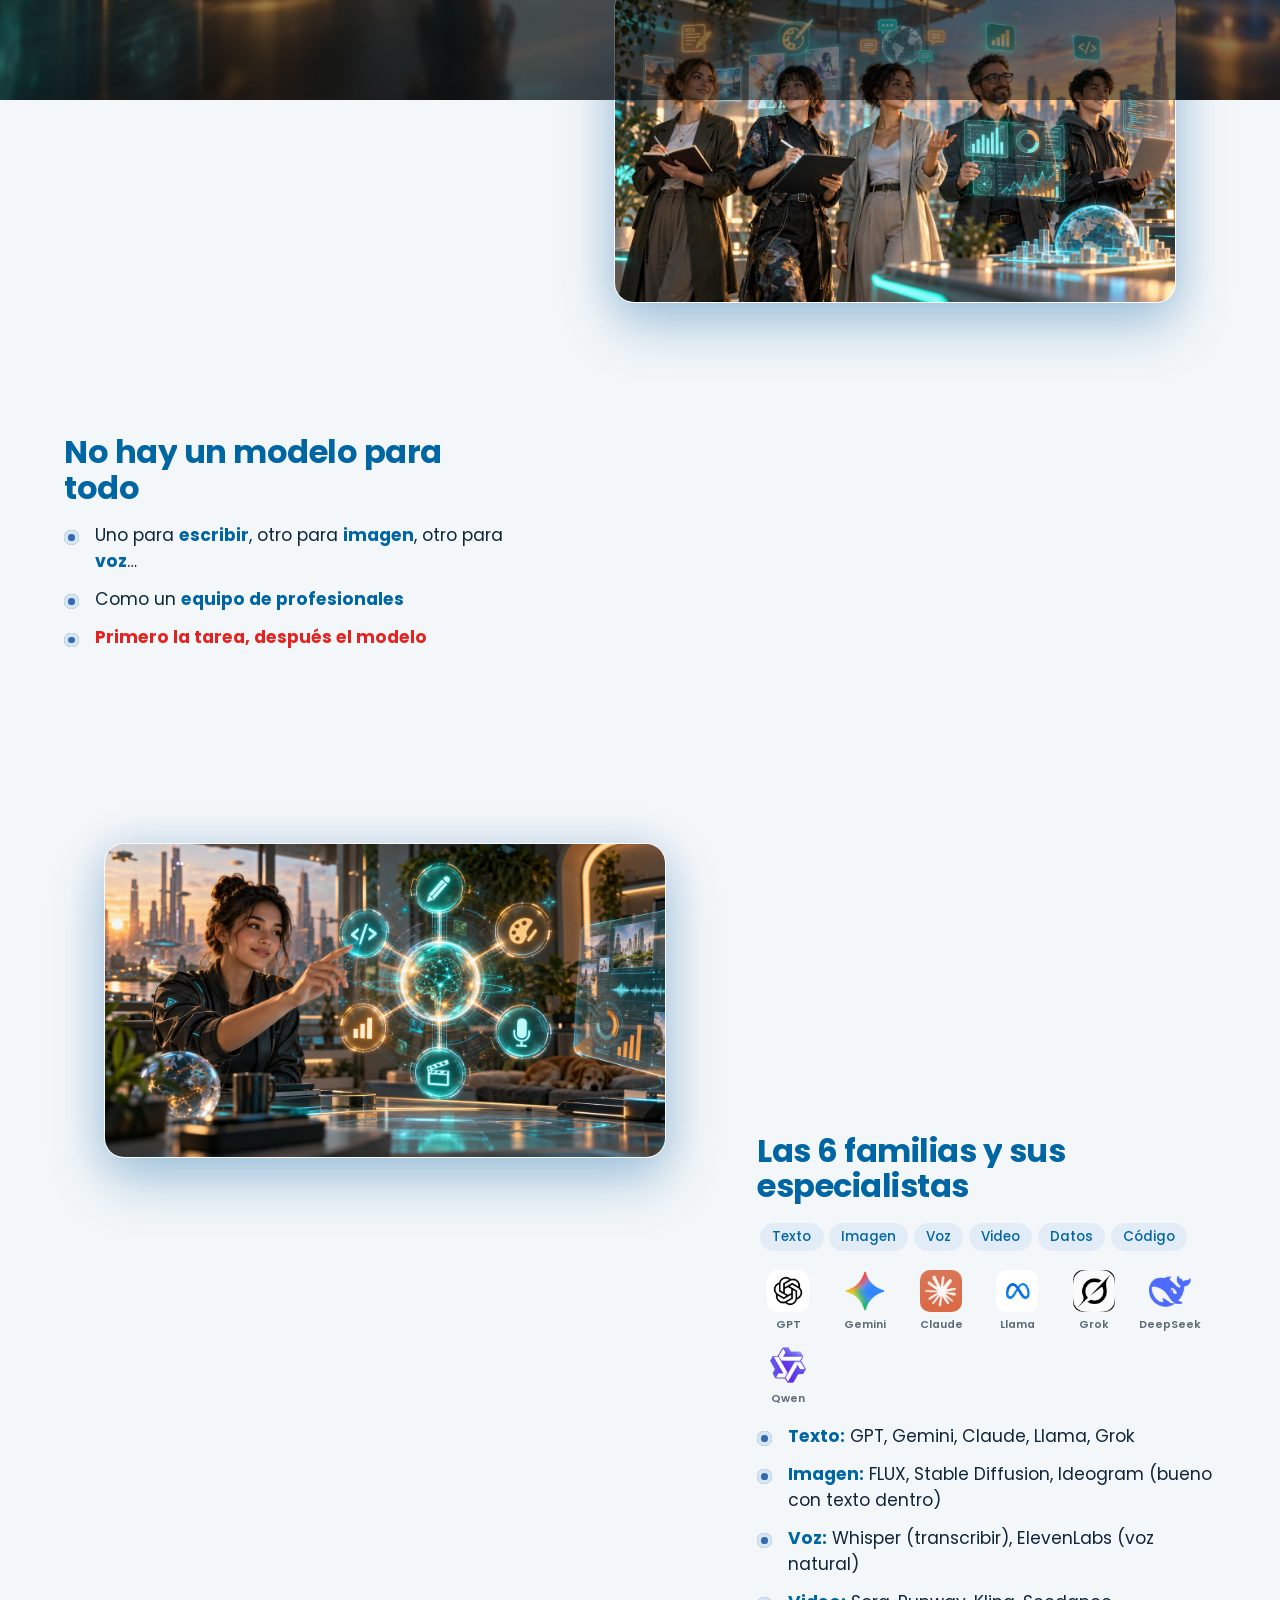
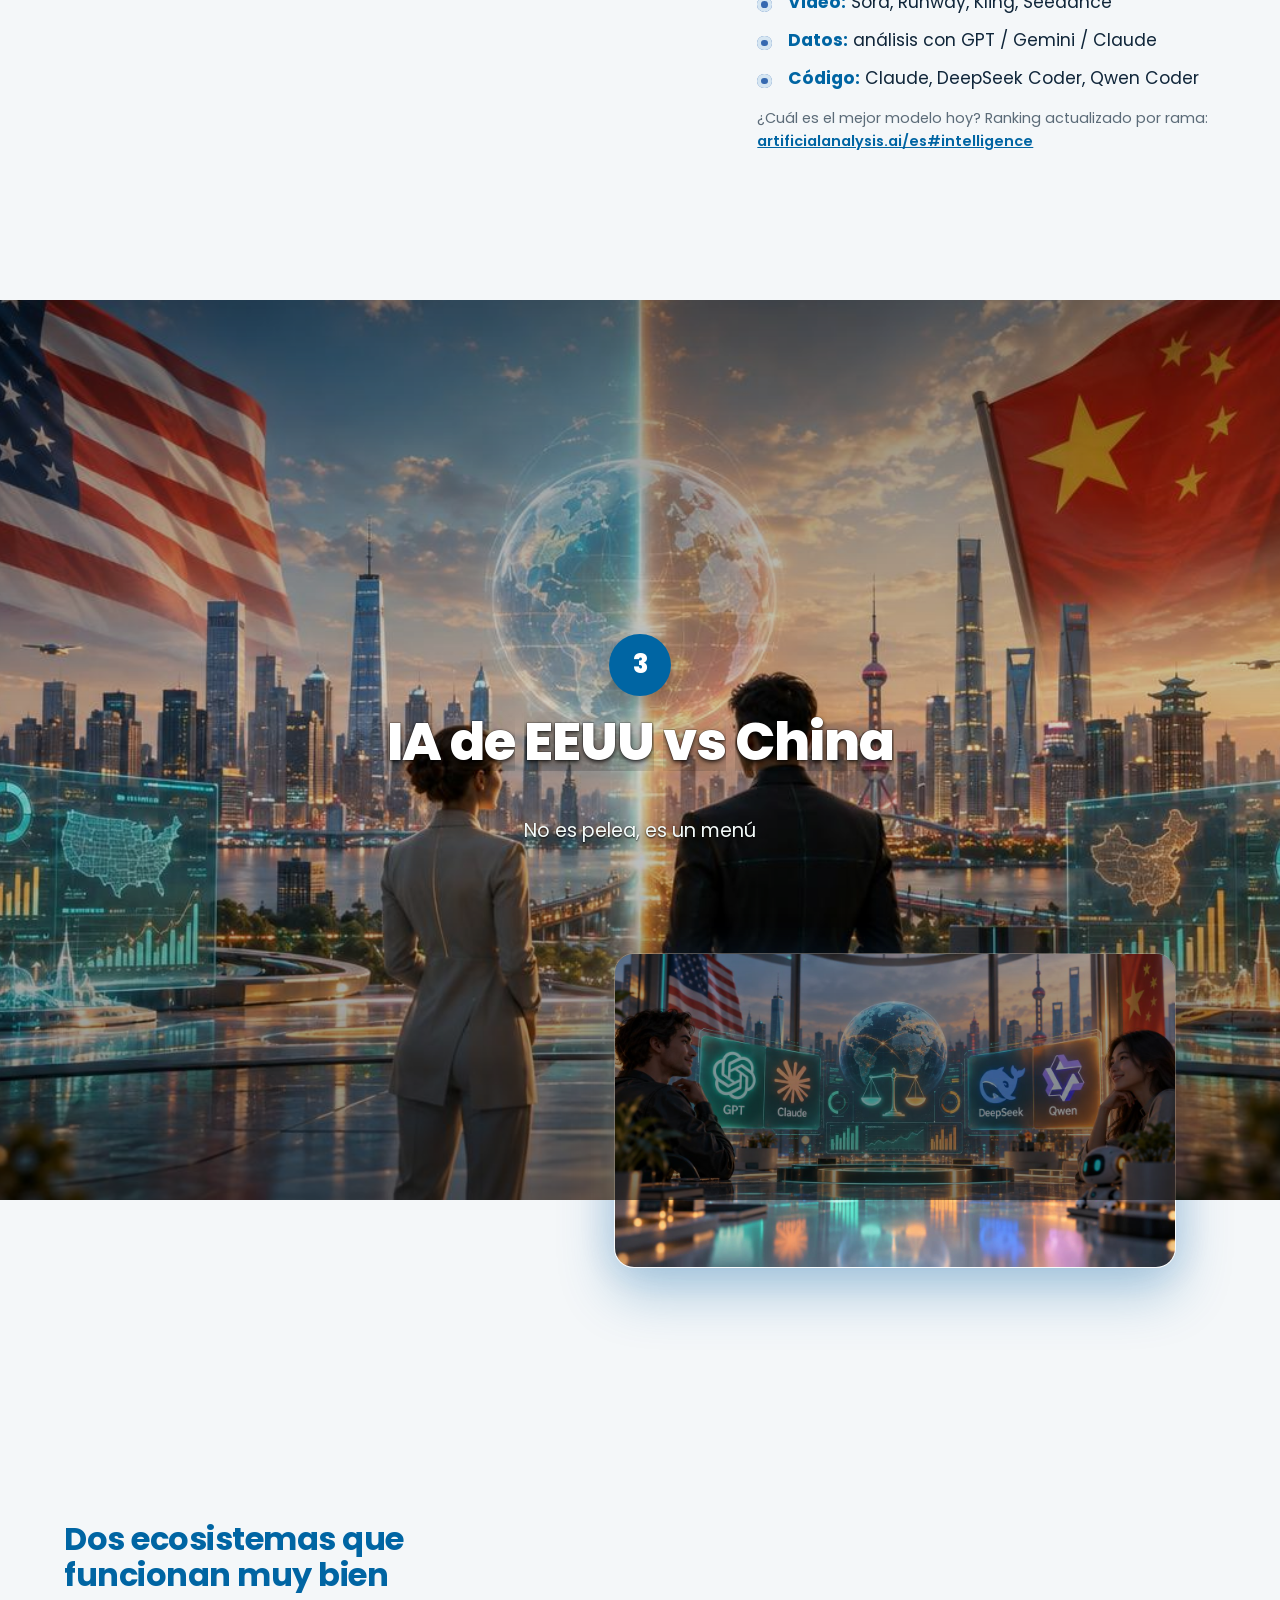
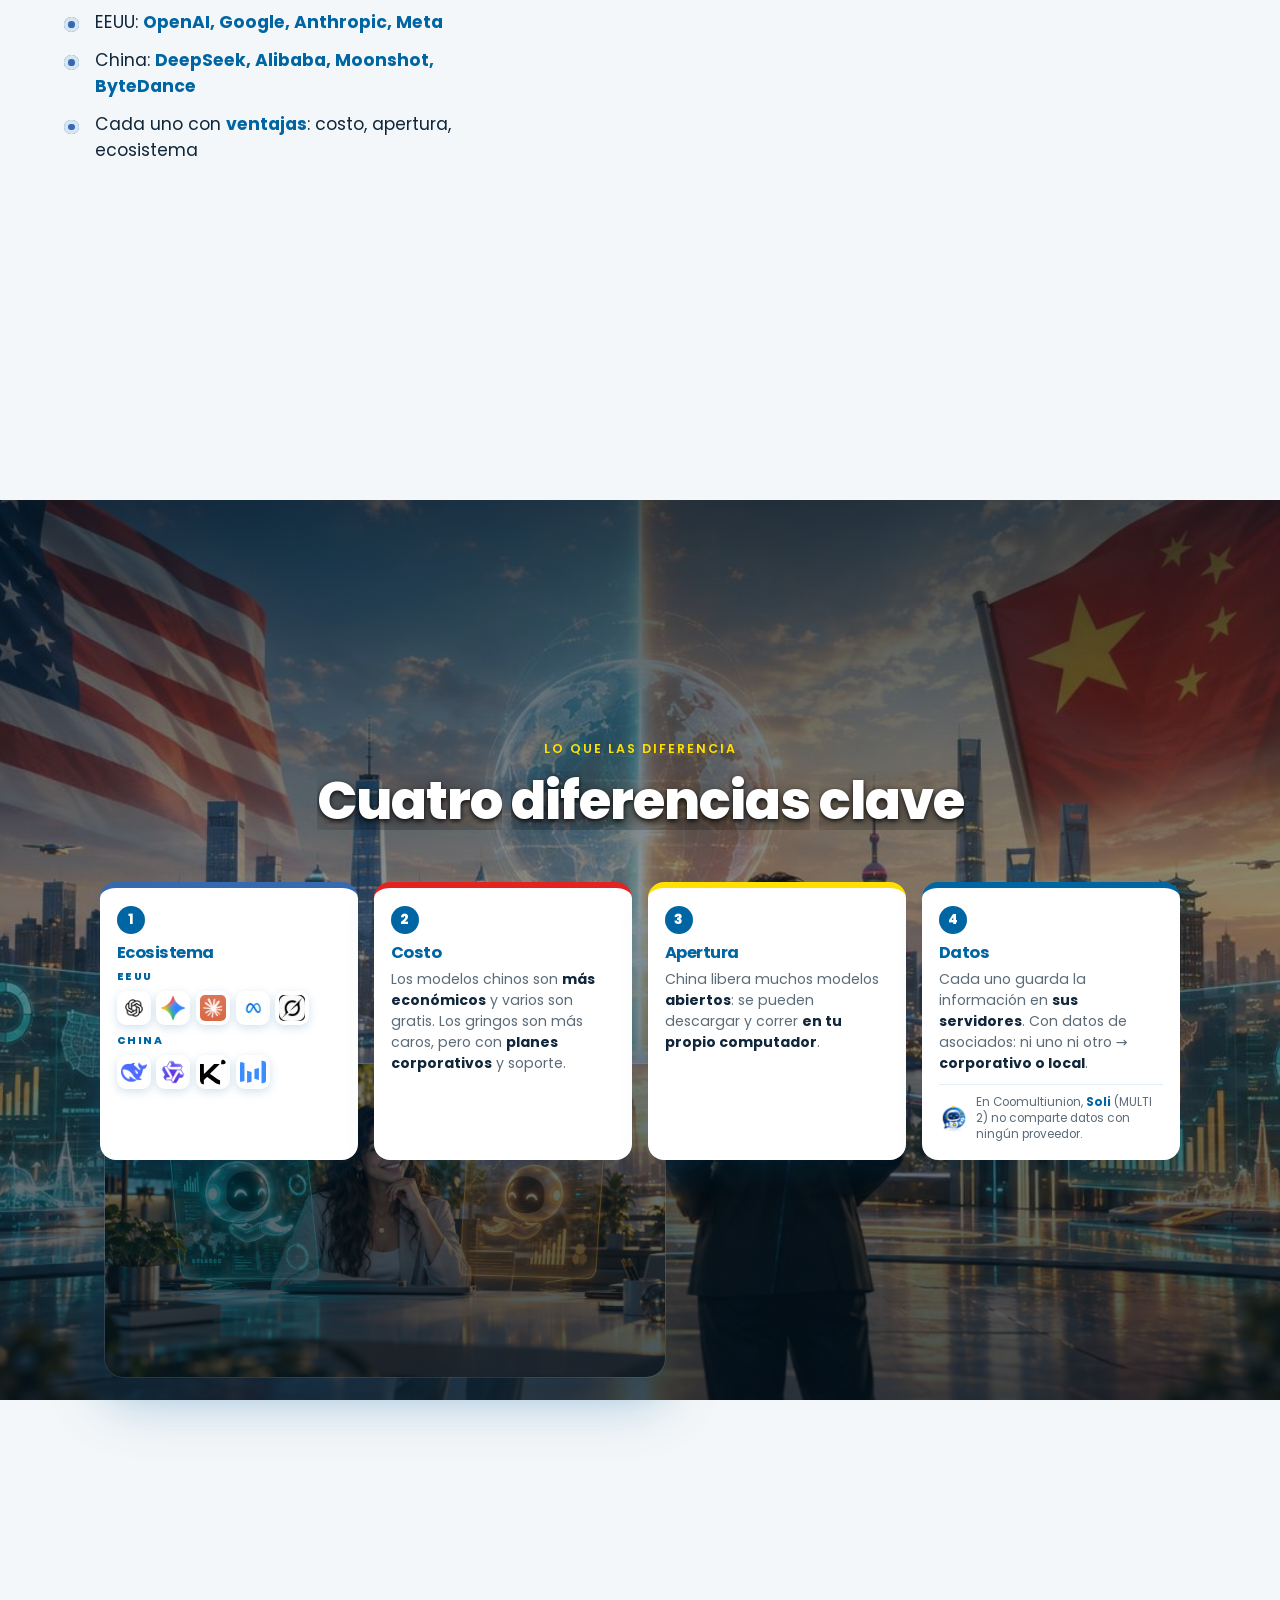
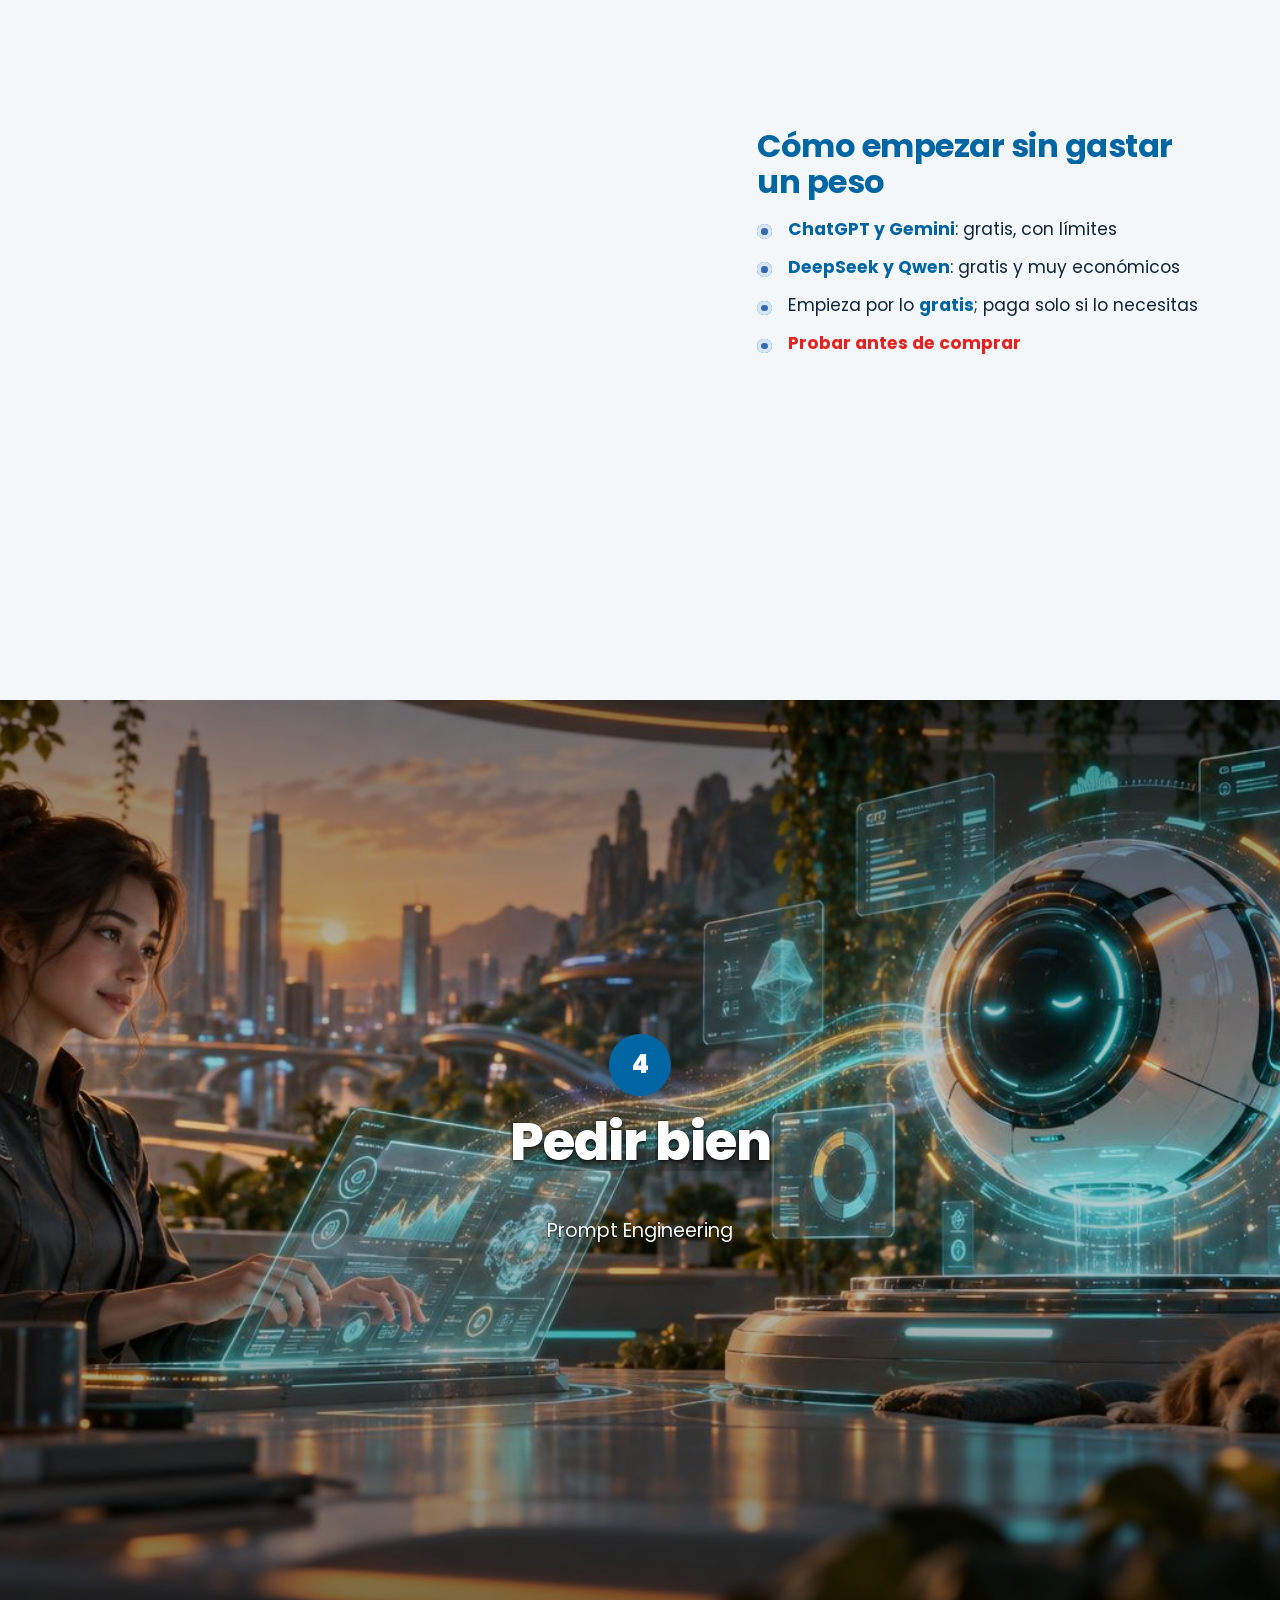
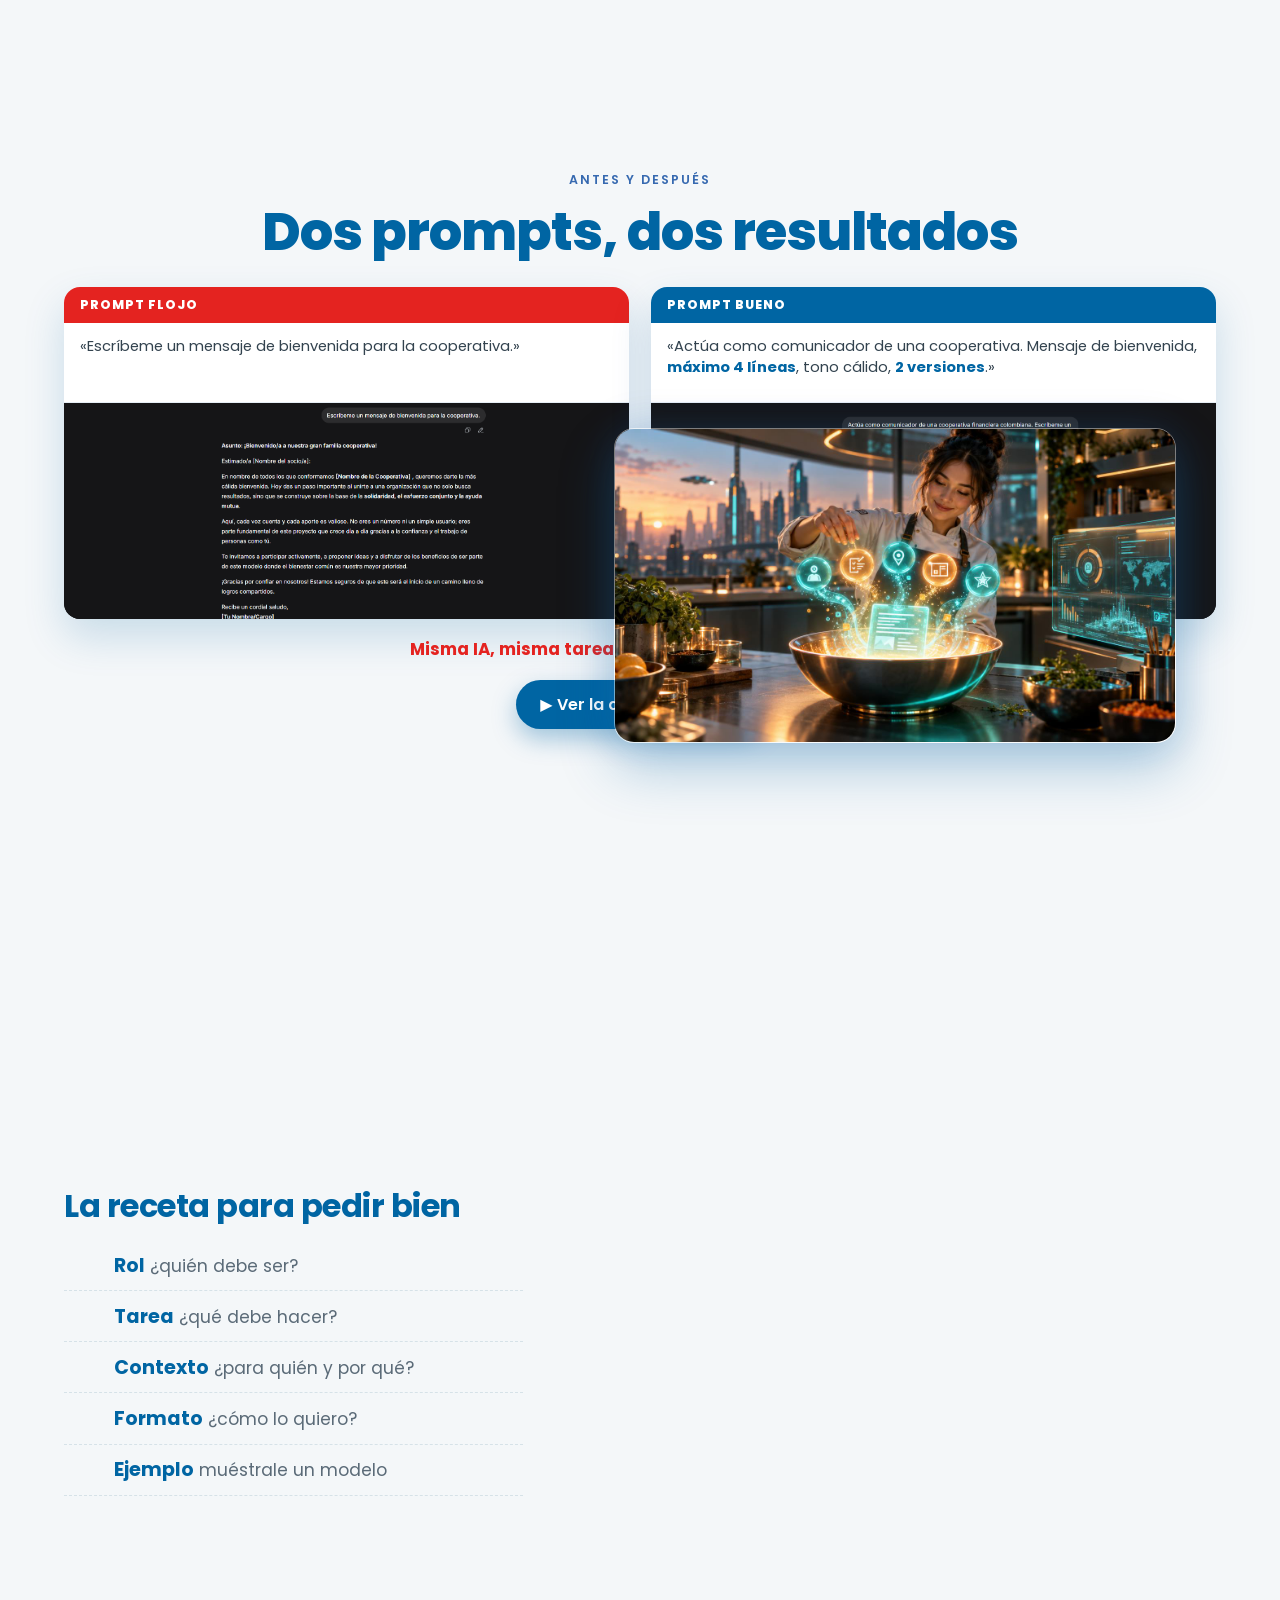
==== commit 5acc51b4: "Soli en Nuestra casa, fondo y opcion 'Otro tema' en Ustedes eligen, y solo demo de imagen en Pedir b" ====
--- a/index.html
+++ b/index.html
@@ -9,7 +9,7 @@
   <link rel="preconnect" href="https://fonts.googleapis.com">
   <link rel="preconnect" href="https://fonts.gstatic.com" crossorigin>
   <link href="https://fonts.googleapis.com/css2?family=Poppins:wght@300;400;500;700;800&display=swap" rel="stylesheet">
-  <link rel="stylesheet" href="css/web.css?v=31">
+  <link rel="stylesheet" href="css/web.css?v=32">
 </head>
 <body>
 
@@ -77,7 +77,7 @@
           <li>Cooperativa <strong>multiactiva</strong>, del <strong>sector solidario</strong></li>
           <li>Más de <strong>400 asociados</strong> y sus familias</li>
           <li>Crédito, inversión, convenios, salud, recreación y bienestar</li>
-          <li><strong>MULTI v2</strong> con <strong>Soli</strong>: la app que centraliza la información</li>
+          <li><img class="soli-ico" src="assets/logos/soli.png" alt="Soli"> <strong>MULTI v2</strong> con <strong>Soli</strong>: la app que centraliza la información</li>
         </ul>
       </div>
     </section>
@@ -346,8 +346,7 @@
         <p class="sub">No es magia: es una conversación.</p>
       </div>
       <div class="demo-actions" data-animate style="--d:.12s">
-        <button class="demo-btn" data-demo="prompt">▶ Ver demo · texto</button>
-        <button class="demo-btn secondary" data-demo="imagen">▶ Ver demo · imagen</button>
+        <button class="demo-btn" data-demo="imagen">▶ Ver demo · imagen</button>
       </div>
     </section>
 
@@ -382,15 +381,17 @@
       <p data-animate style="--d:.16s">Investigar · Construir · Abrir · Iterar</p>
     </section>
 
-    <section class="section center" id="s18c">
+    <section class="section center media-section" id="s18c">
+      <div class="divider-media"><img src="assets/imagenes/f06-m6-grupo-creando-web.png" alt=""></div>
       <span class="kicker" data-animate>Ustedes eligen</span>
-      <h2 data-animate style="--d:.06s">Tres temas, el mismo método</h2>
+      <h2 data-animate style="--d:.06s">Tres temas… o el tuyo</h2>
       <div class="cards">
         <article class="card" data-animate style="--d:.10s"><b>1</b><h3>Ahorro y crédito</h3><p>Cómo funciona el ahorro en la cooperativa y en qué se diferencia de un banco.</p></article>
         <article class="card" data-animate style="--d:.16s"><b>2</b><h3>Finanzas personales</h3><p>Cinco hábitos sencillos para ordenar la plata del mes.</p></article>
         <article class="card" data-animate style="--d:.22s"><b>3</b><h3>Turismo y bienestar</h3><p>Tres planes económicos para descansar en Colombia.</p></article>
-      </div>
-      <p class="small" data-animate style="--d:.28s">Con los <strong>mismos prompts</strong> siempre: solo cambia el tema.</p>
+        <article class="card" data-animate style="--d:.28s"><b>+</b><h3>Otro tema</h3><p>Una droguería, tu negocio propio, tu emprendimiento… lo adaptamos.</p></article>
+      </div>
+      <p class="small" data-animate style="--d:.34s">Con los <strong>mismos prompts</strong> siempre: solo cambia el tema.</p>
     </section>
 
     <!-- CIERRE -->
@@ -461,6 +462,6 @@
     <span id="progressText">0%</span>
   </footer>
 
-  <script src="js/web.js?v=31"></script>
+  <script src="js/web.js?v=32"></script>
 </body>
 </html>
--- a/css/web.css
+++ b/css/web.css
@@ -681,6 +681,12 @@
 .soli-mini span { font-size: .74rem; line-height: 1.35; color: var(--suave); }
 .soli-mini strong { color: var(--azul); }
 
+/* Soli junto a la lista de "Nuestra casa" */
+.soli-ico { width: 30px; height: 30px; object-fit: contain; vertical-align: -9px; margin-right: .3rem; }
+
+/* Texto claro sobre imagen de fondo */
+.media-section > .small { color: #fff; text-shadow: 0 2px 5px rgba(0,0,0,.85); }
+
 /* Encabezado sobre imagen de fondo */
 .media-section > h2 {
   color: #fff;
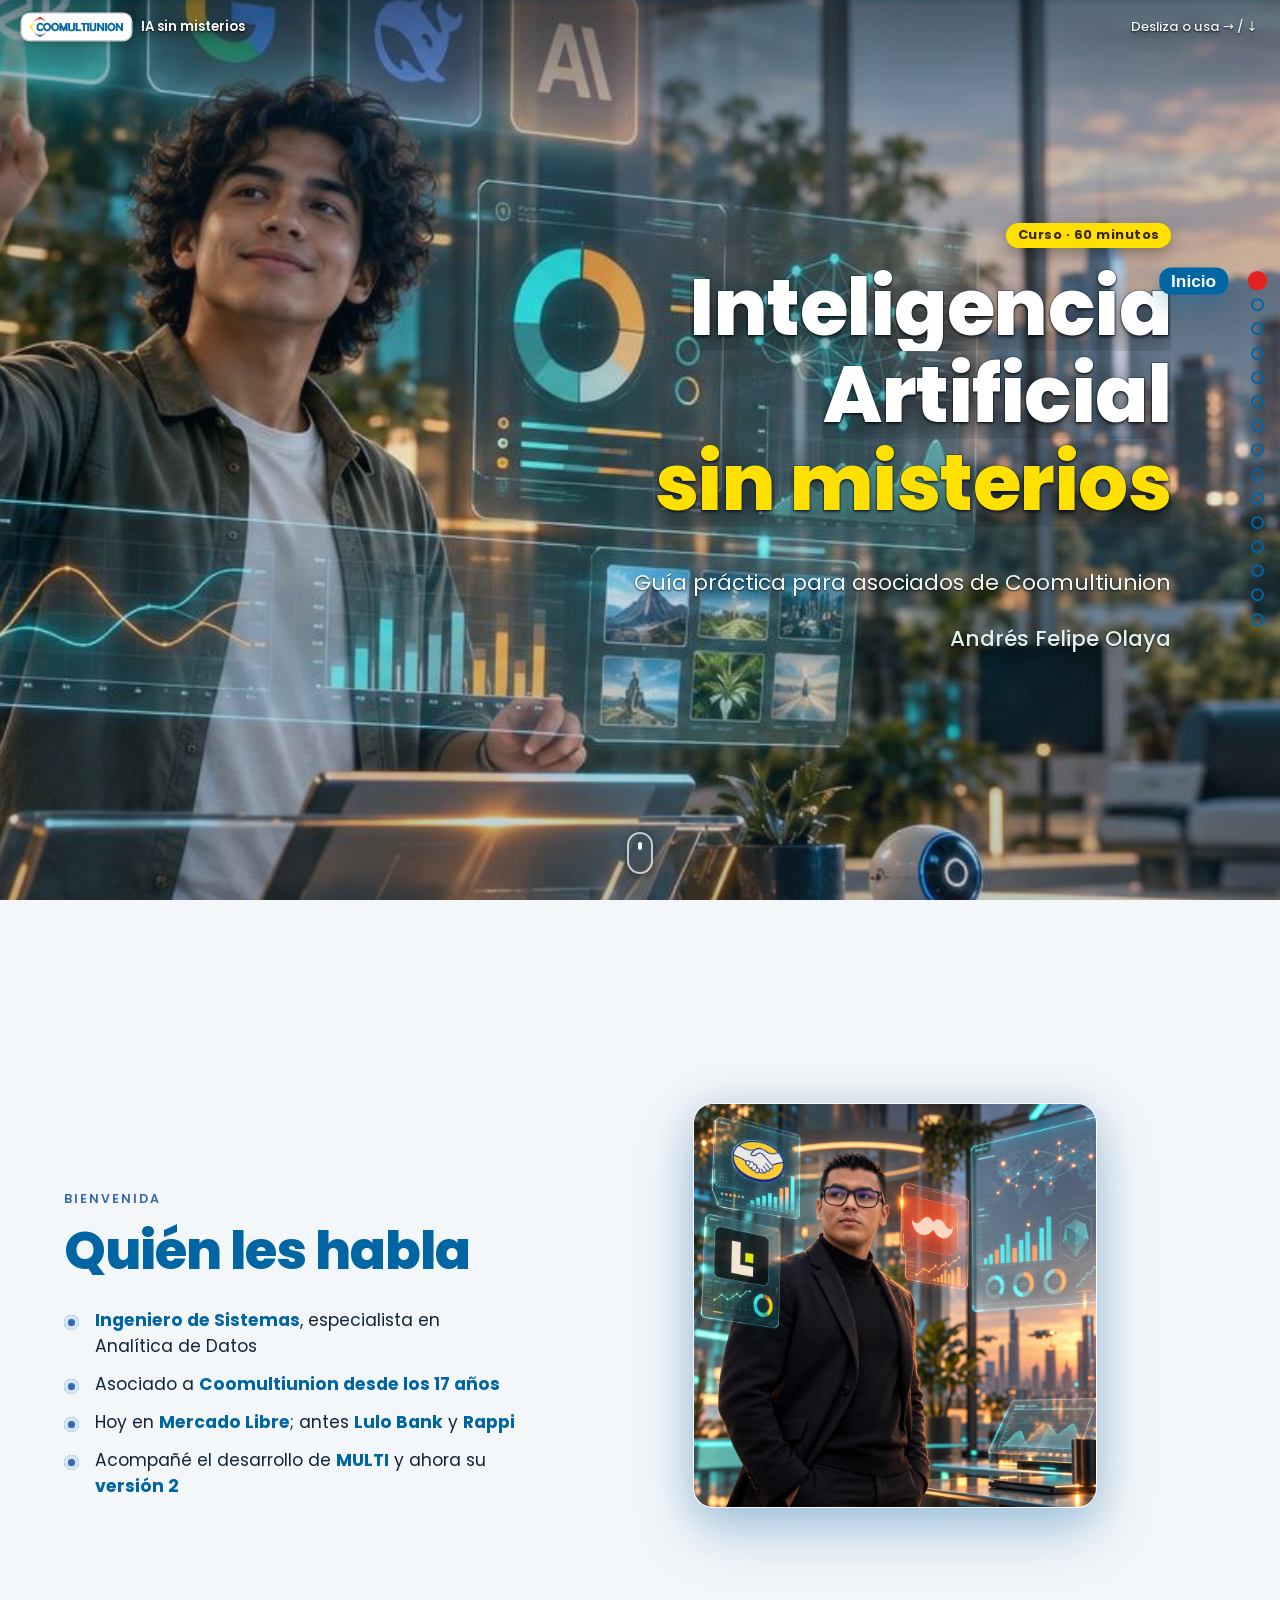
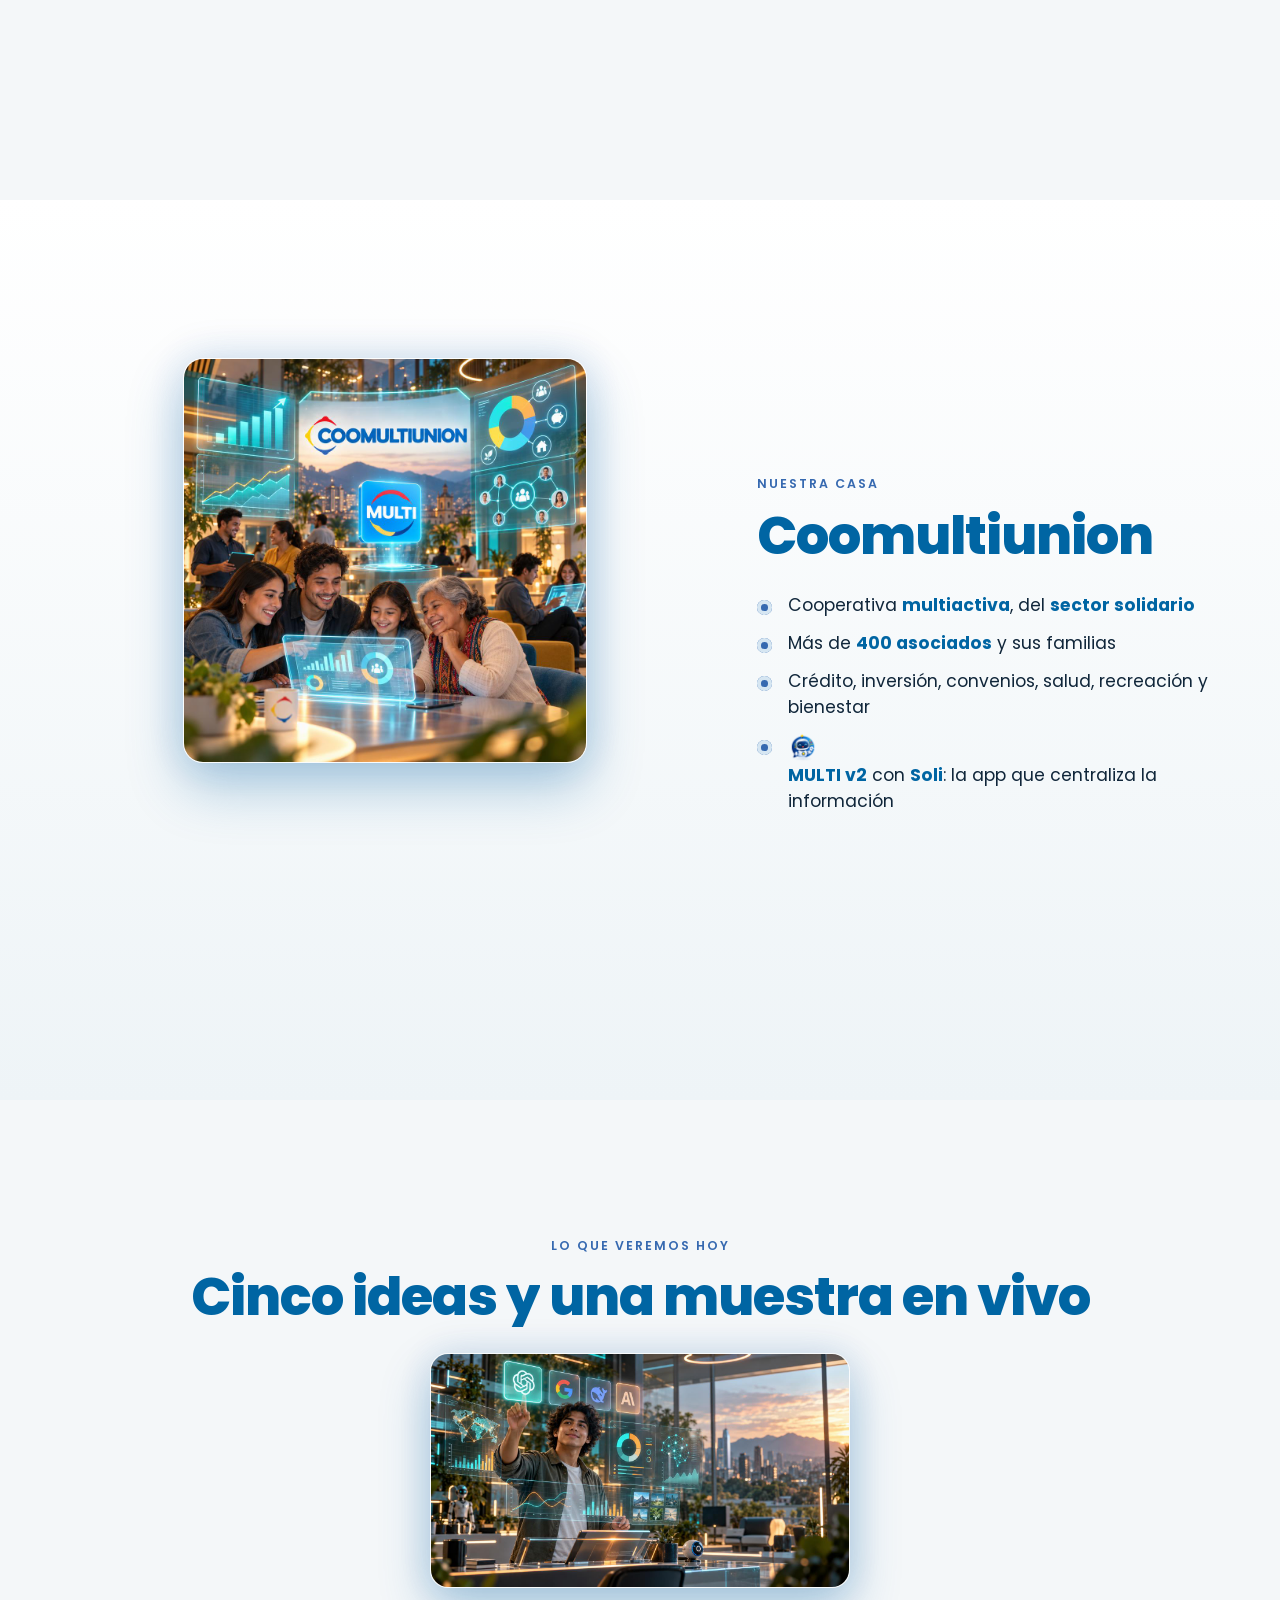
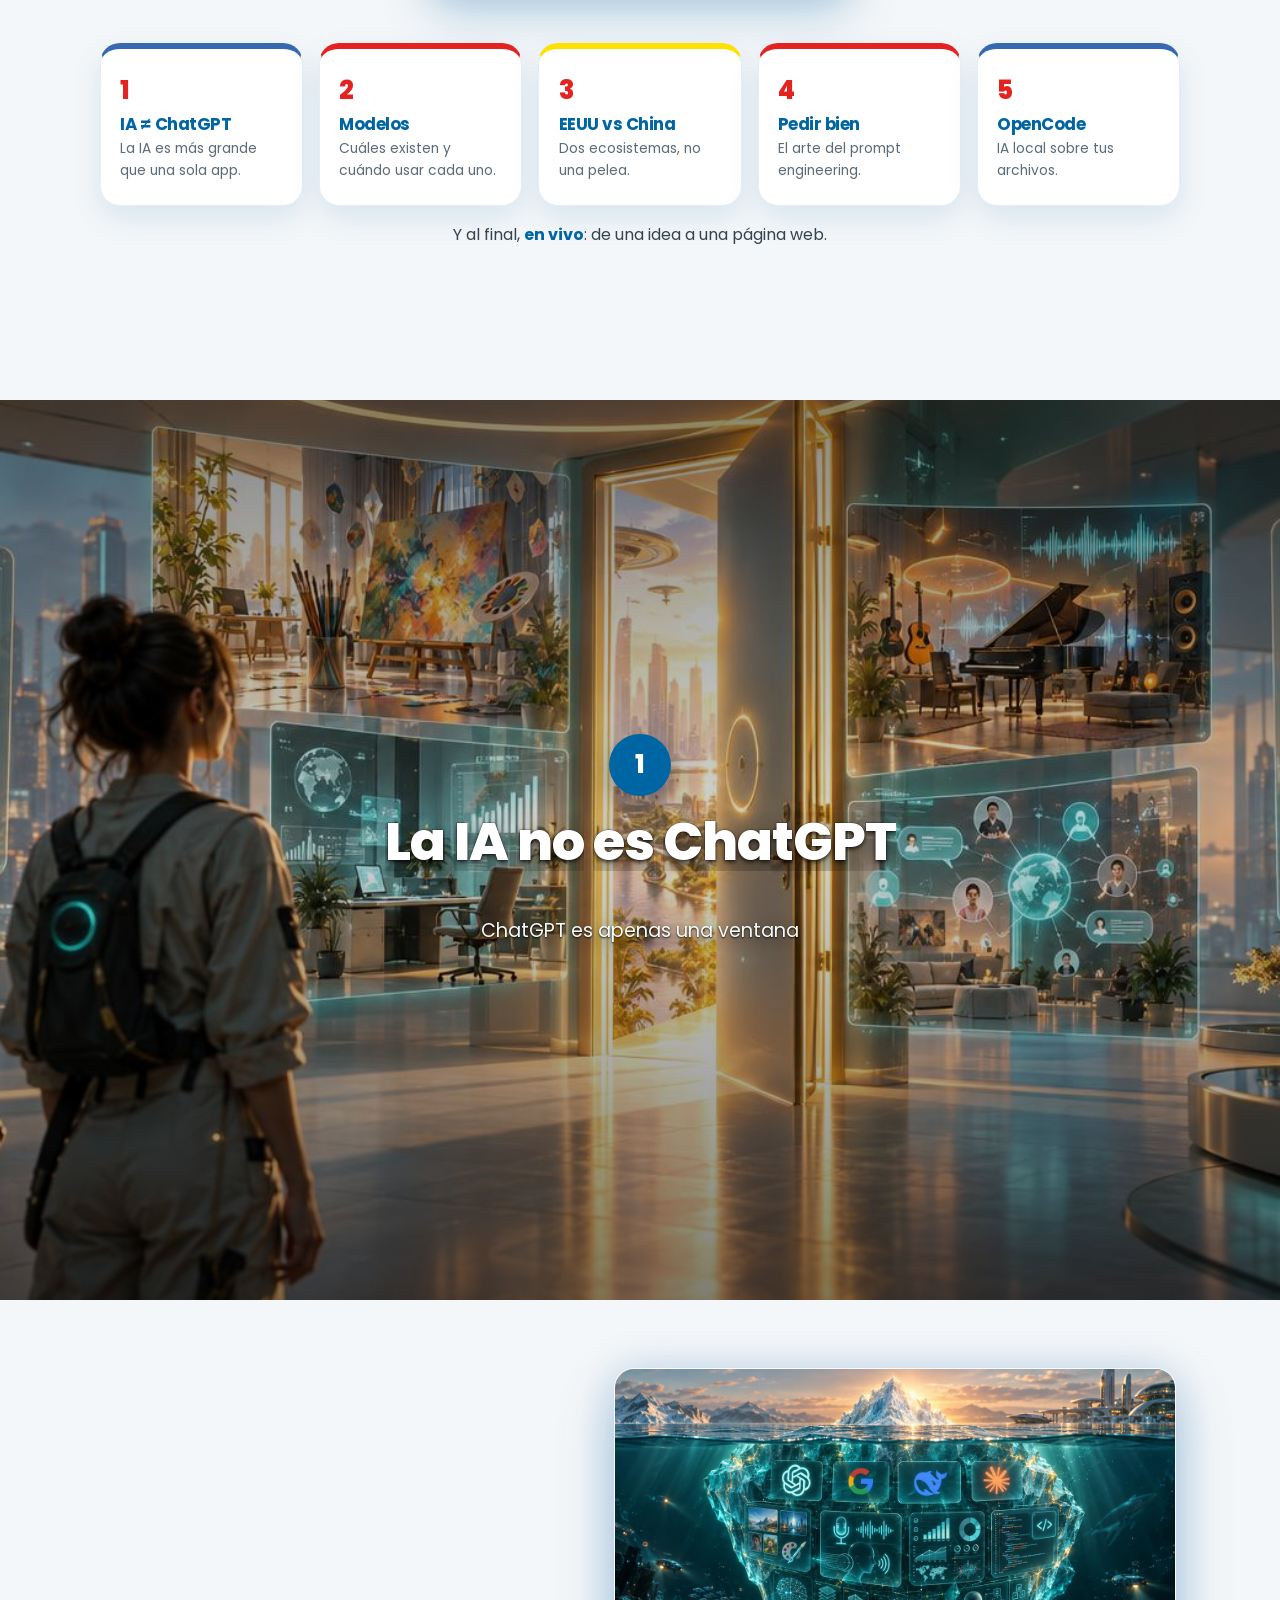
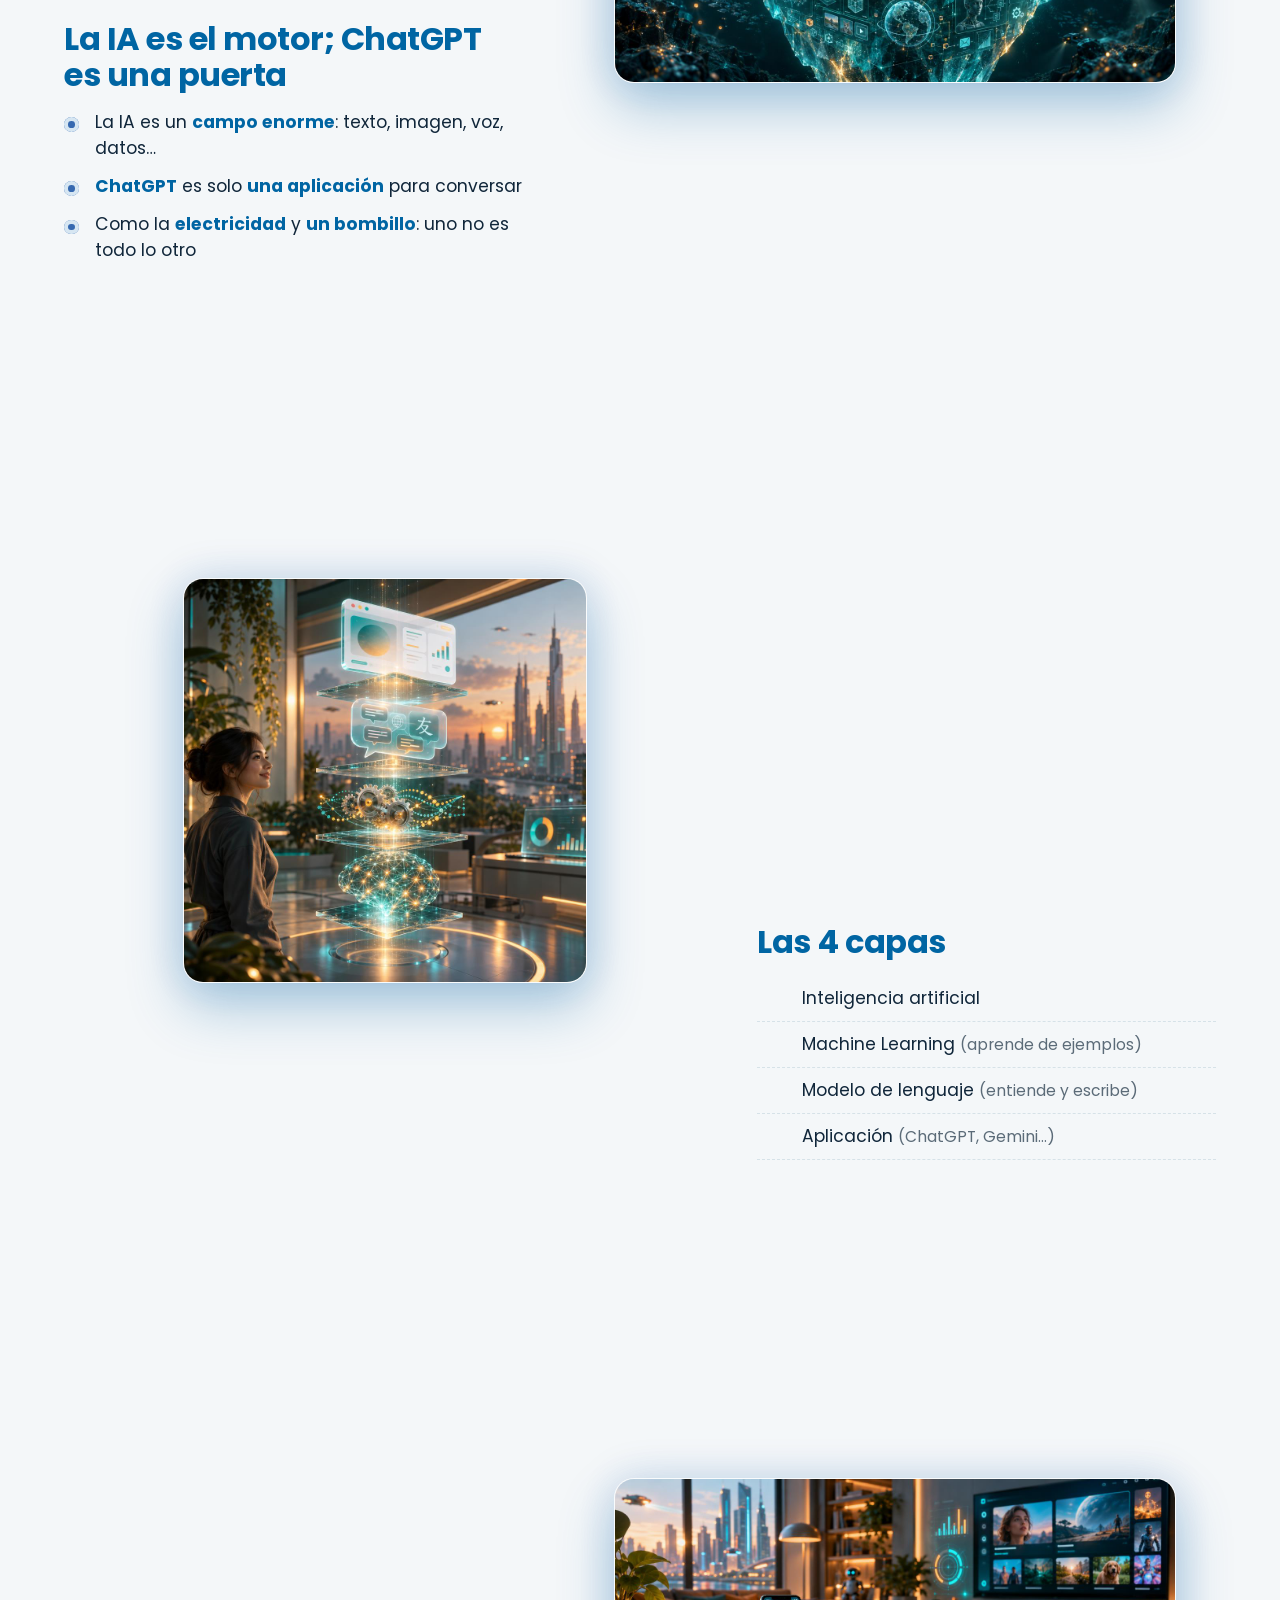
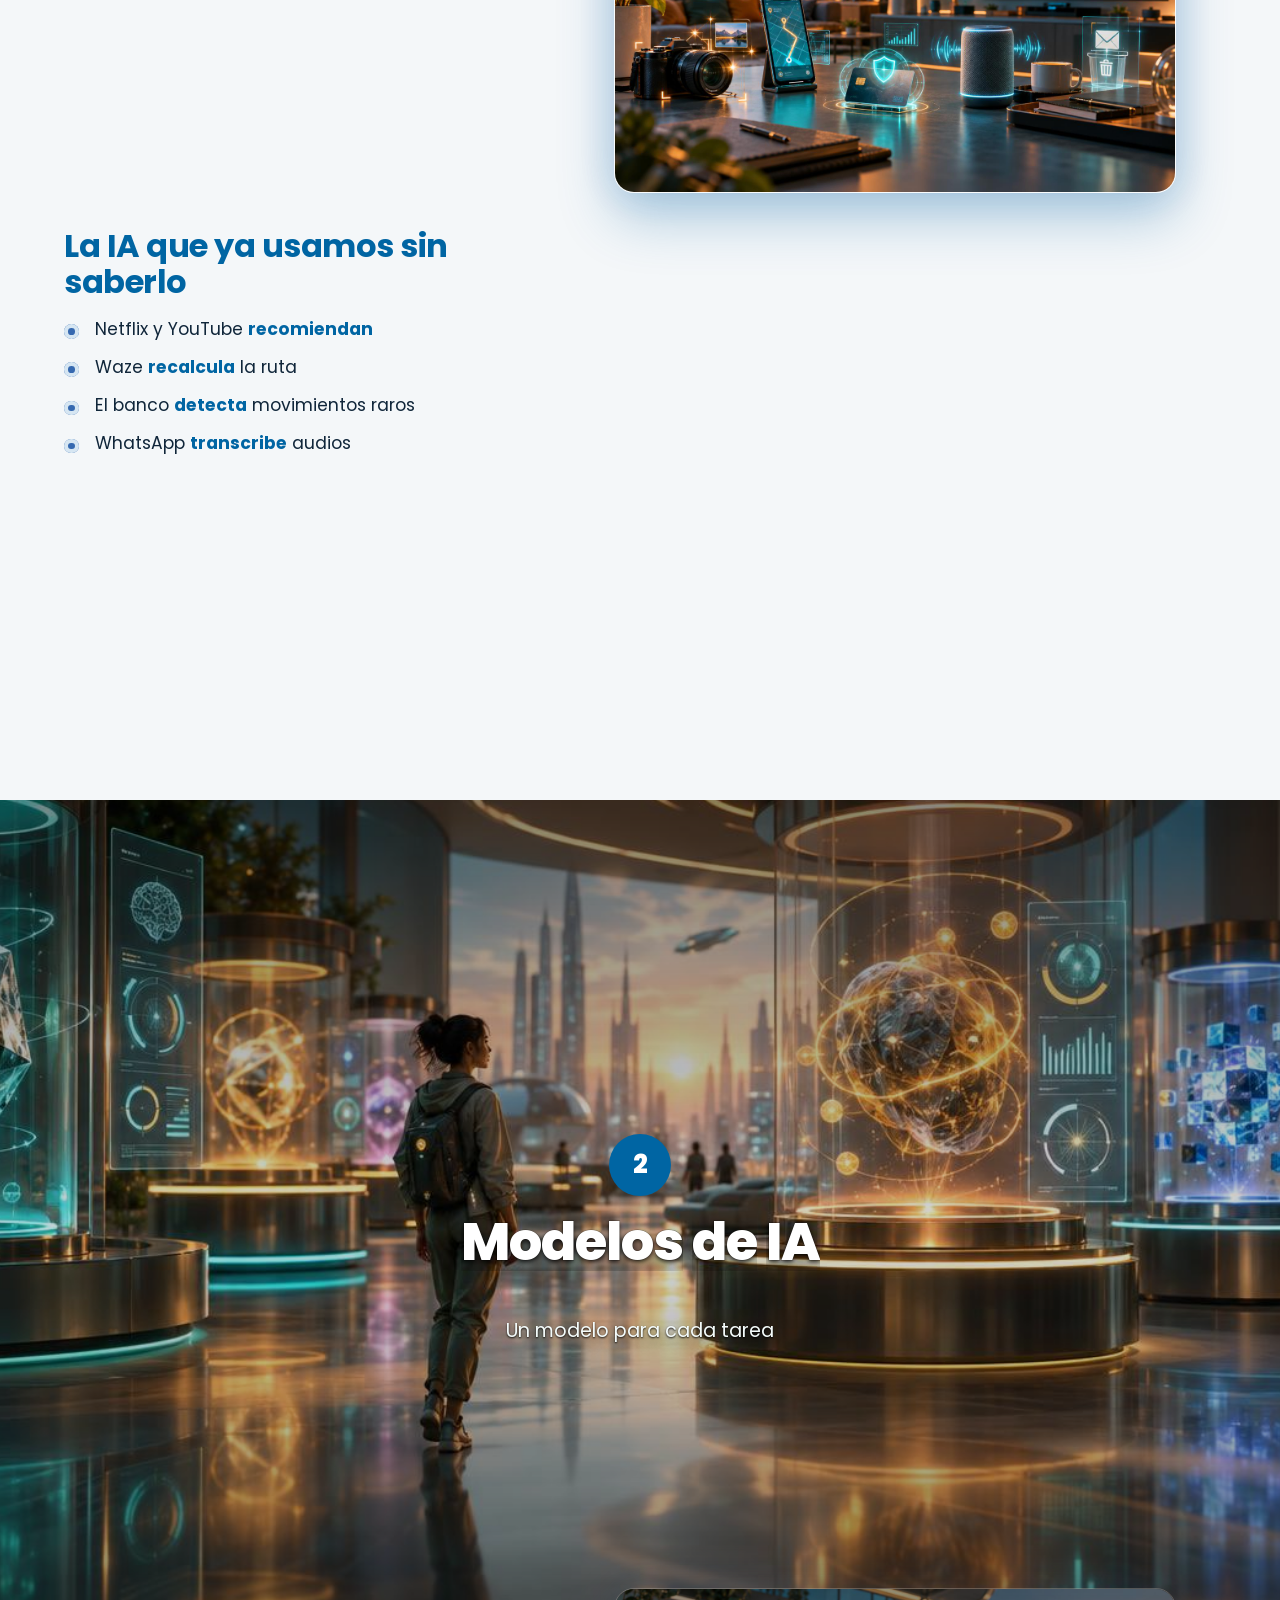
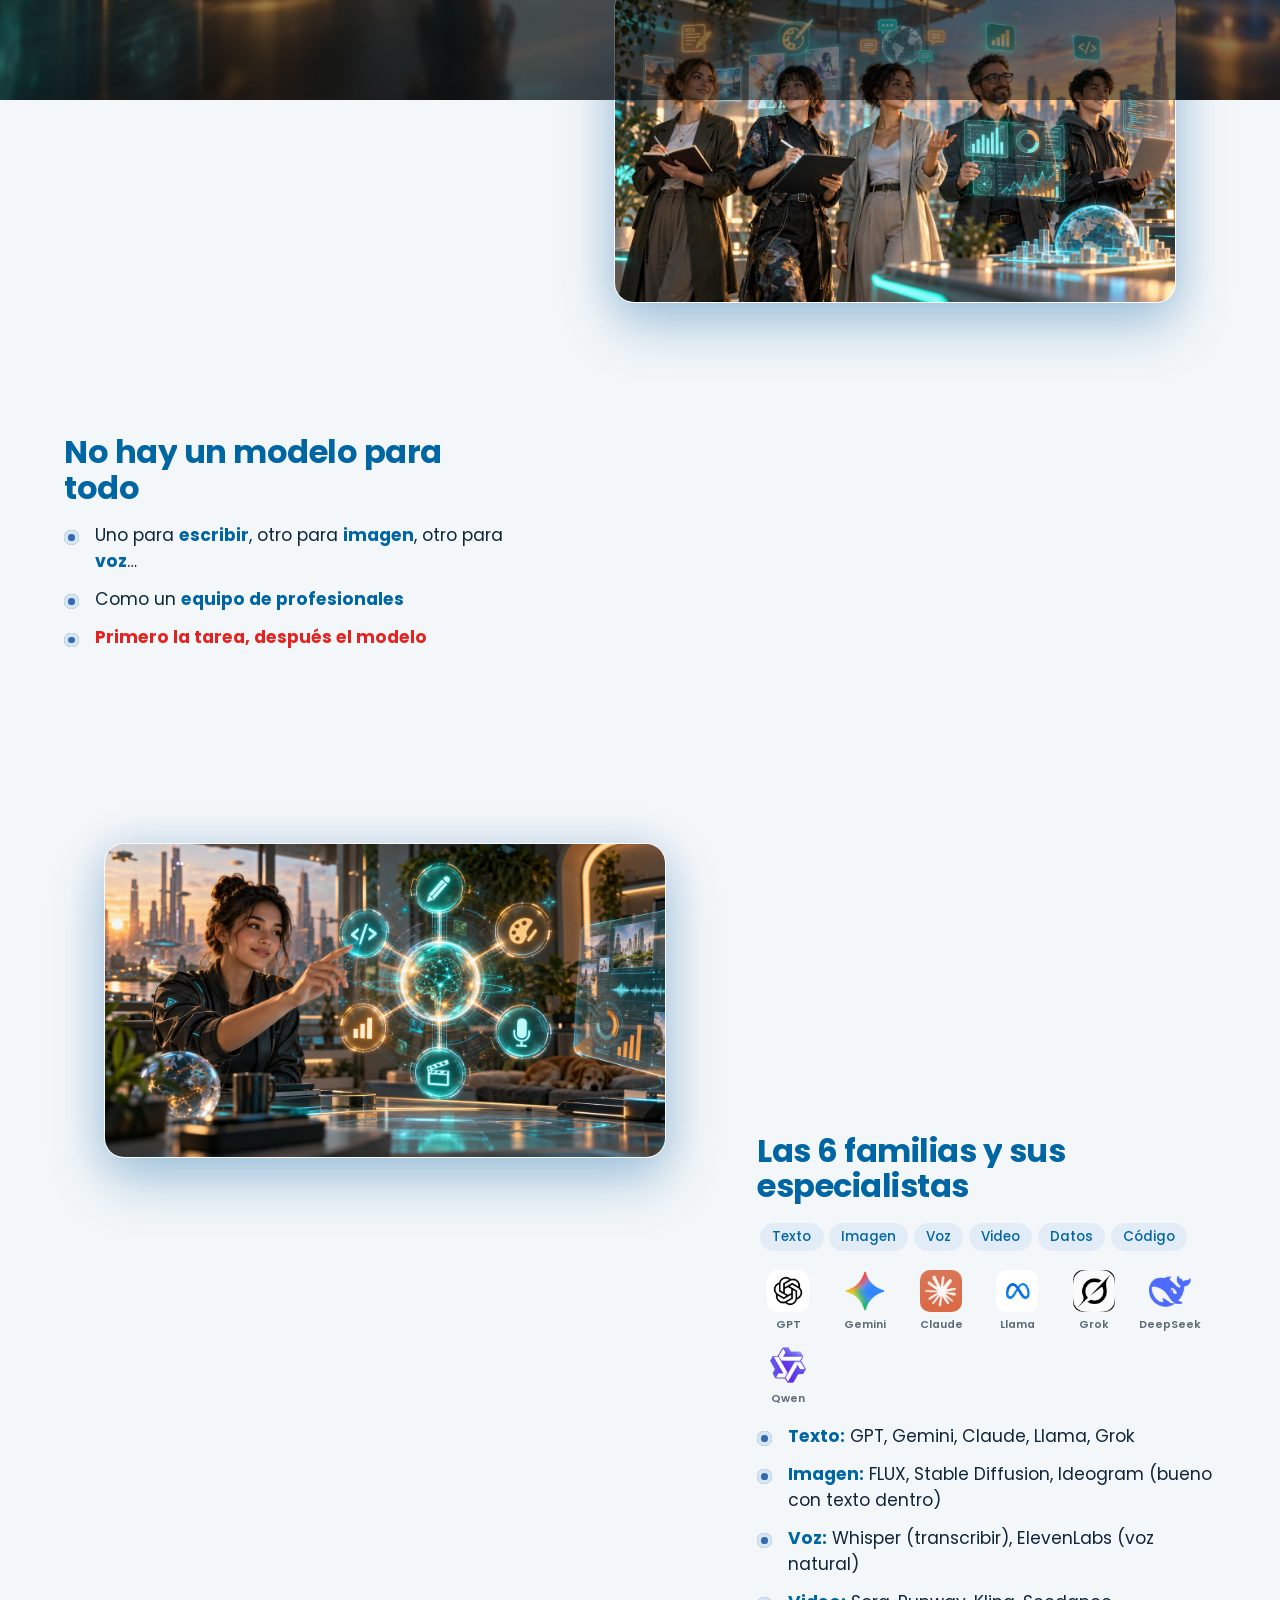
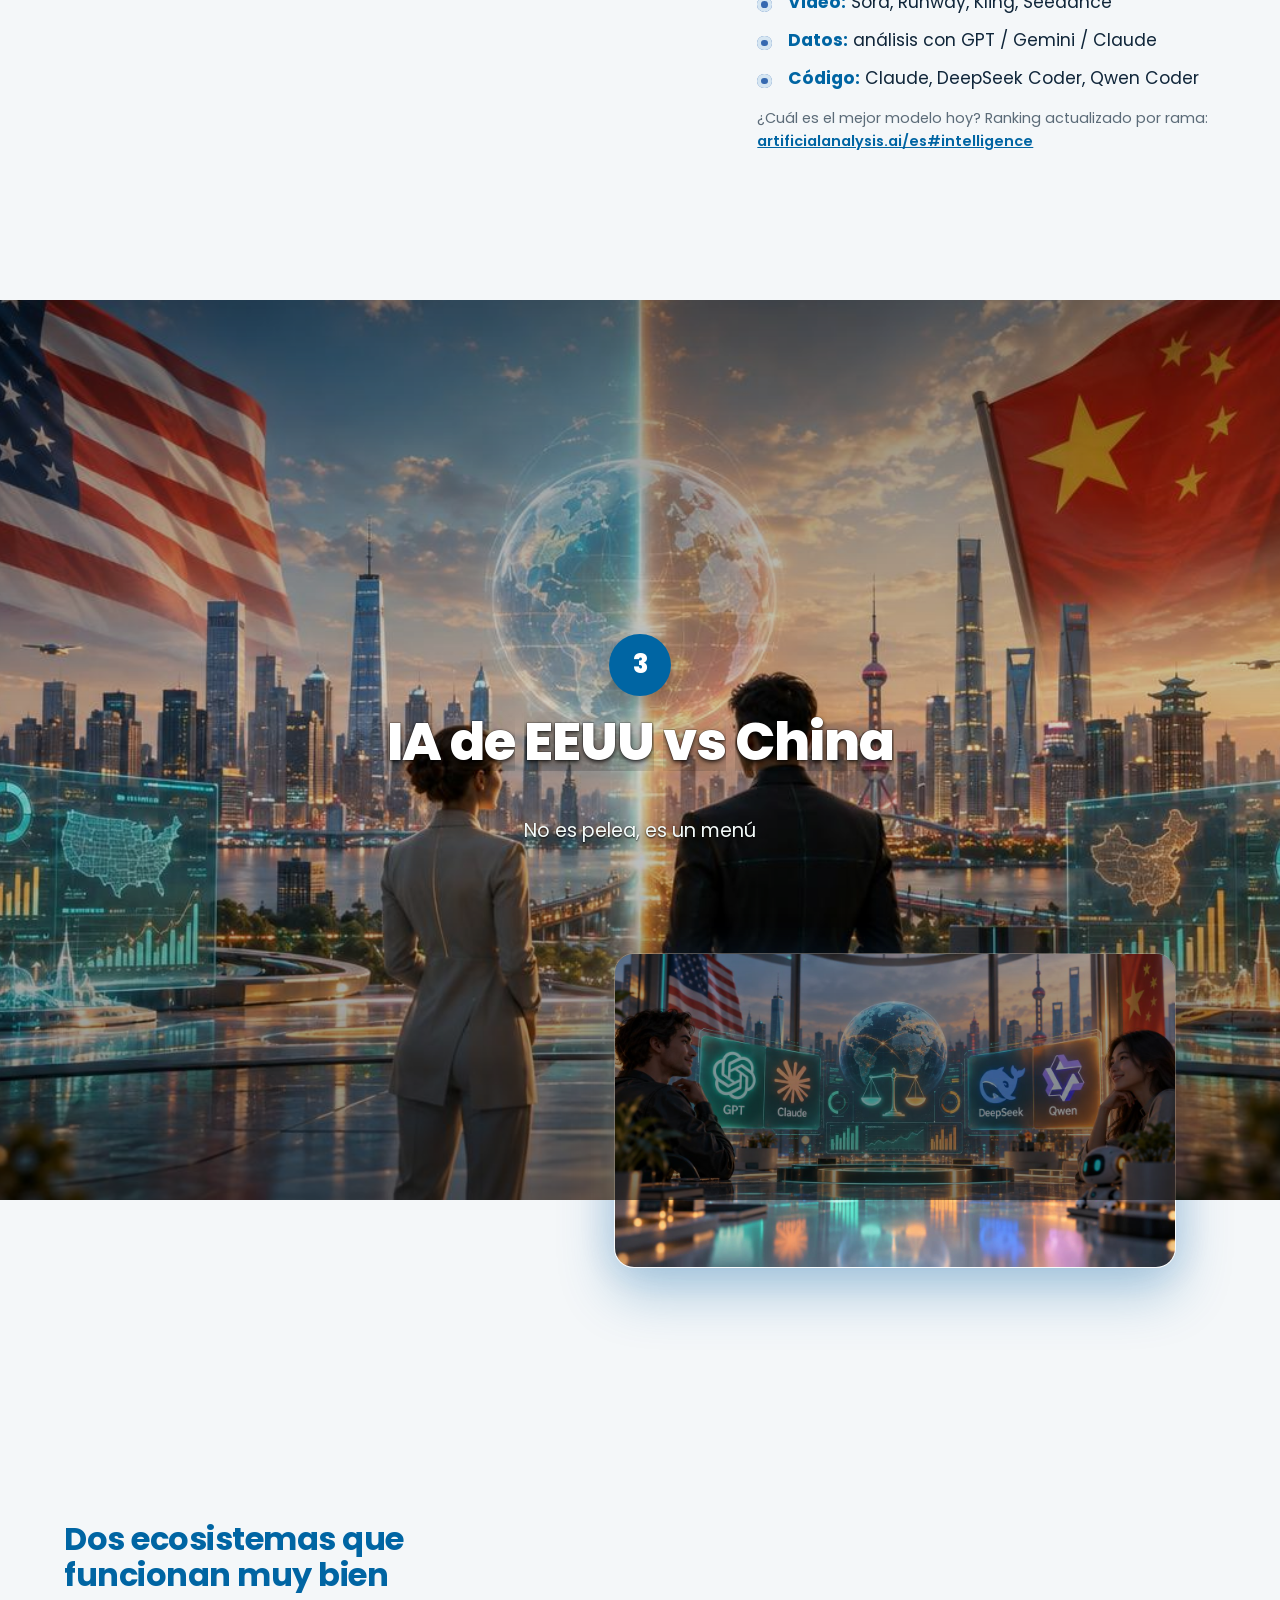
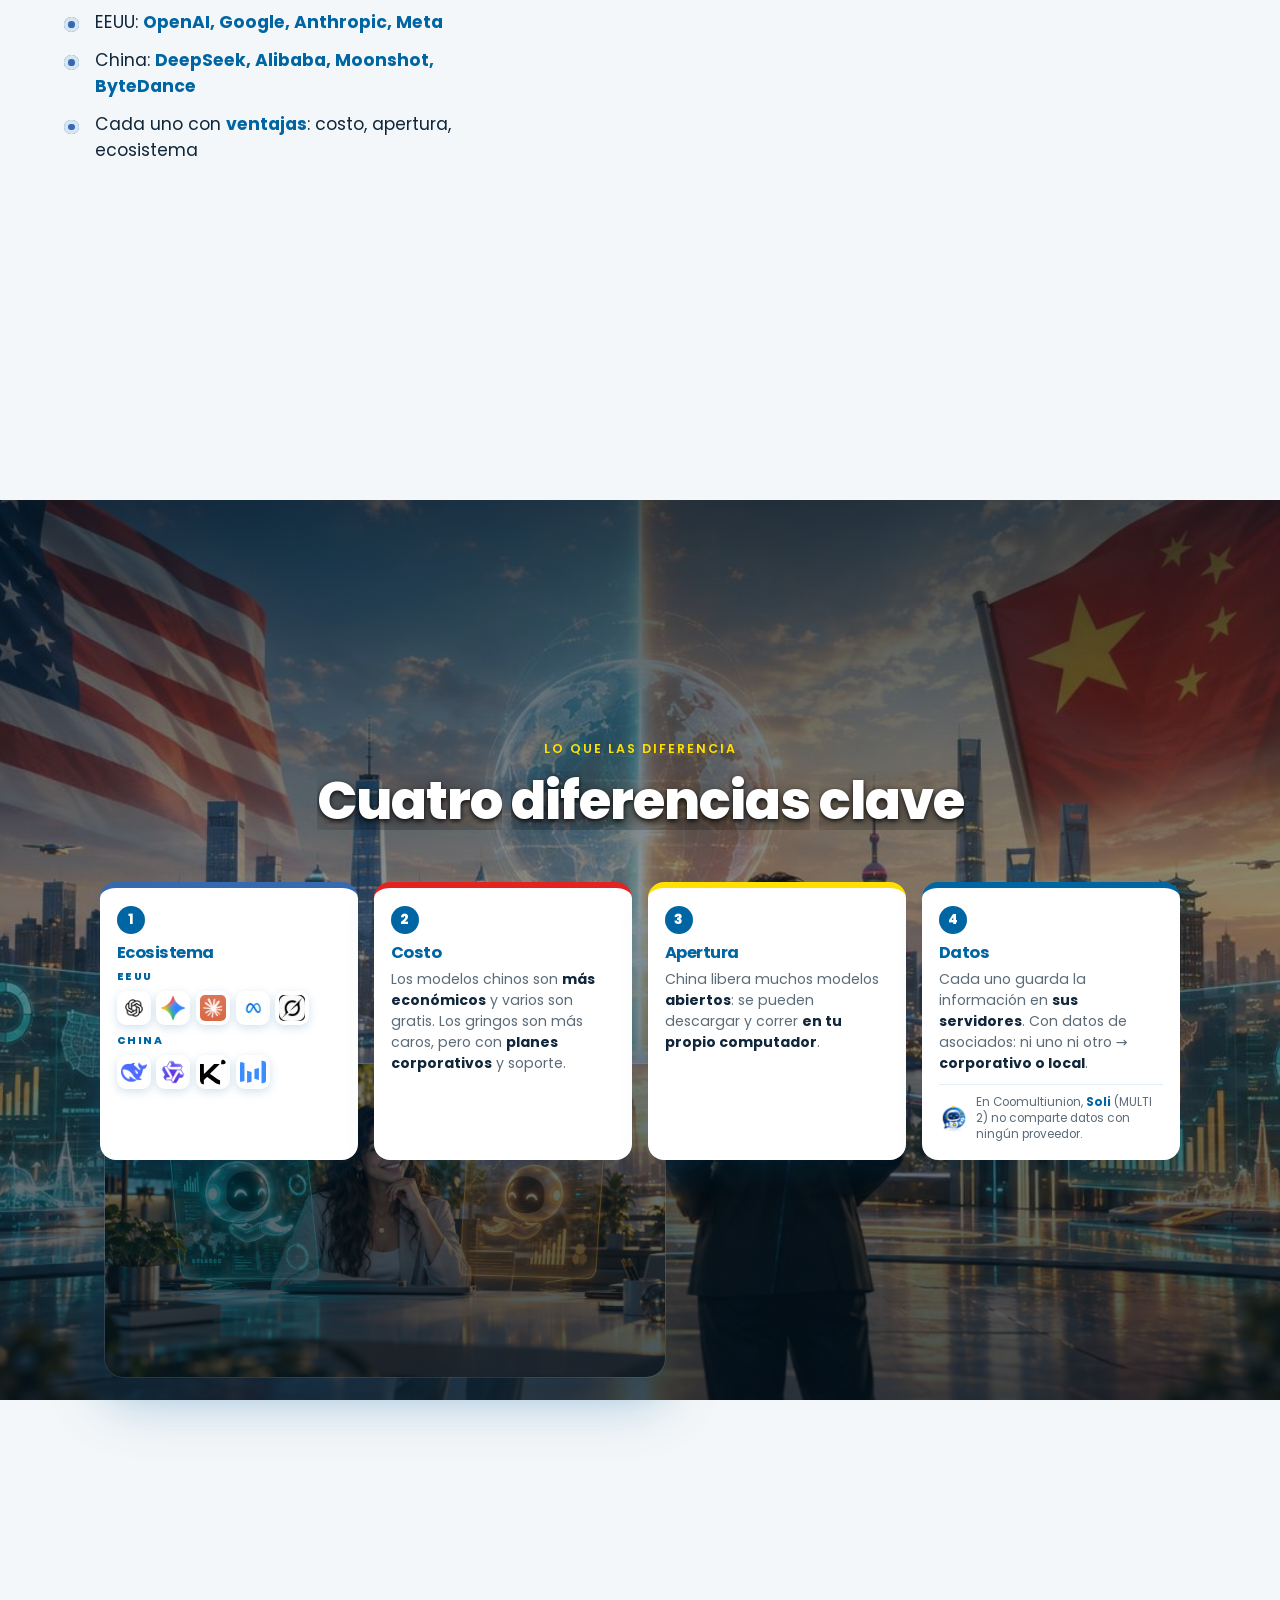
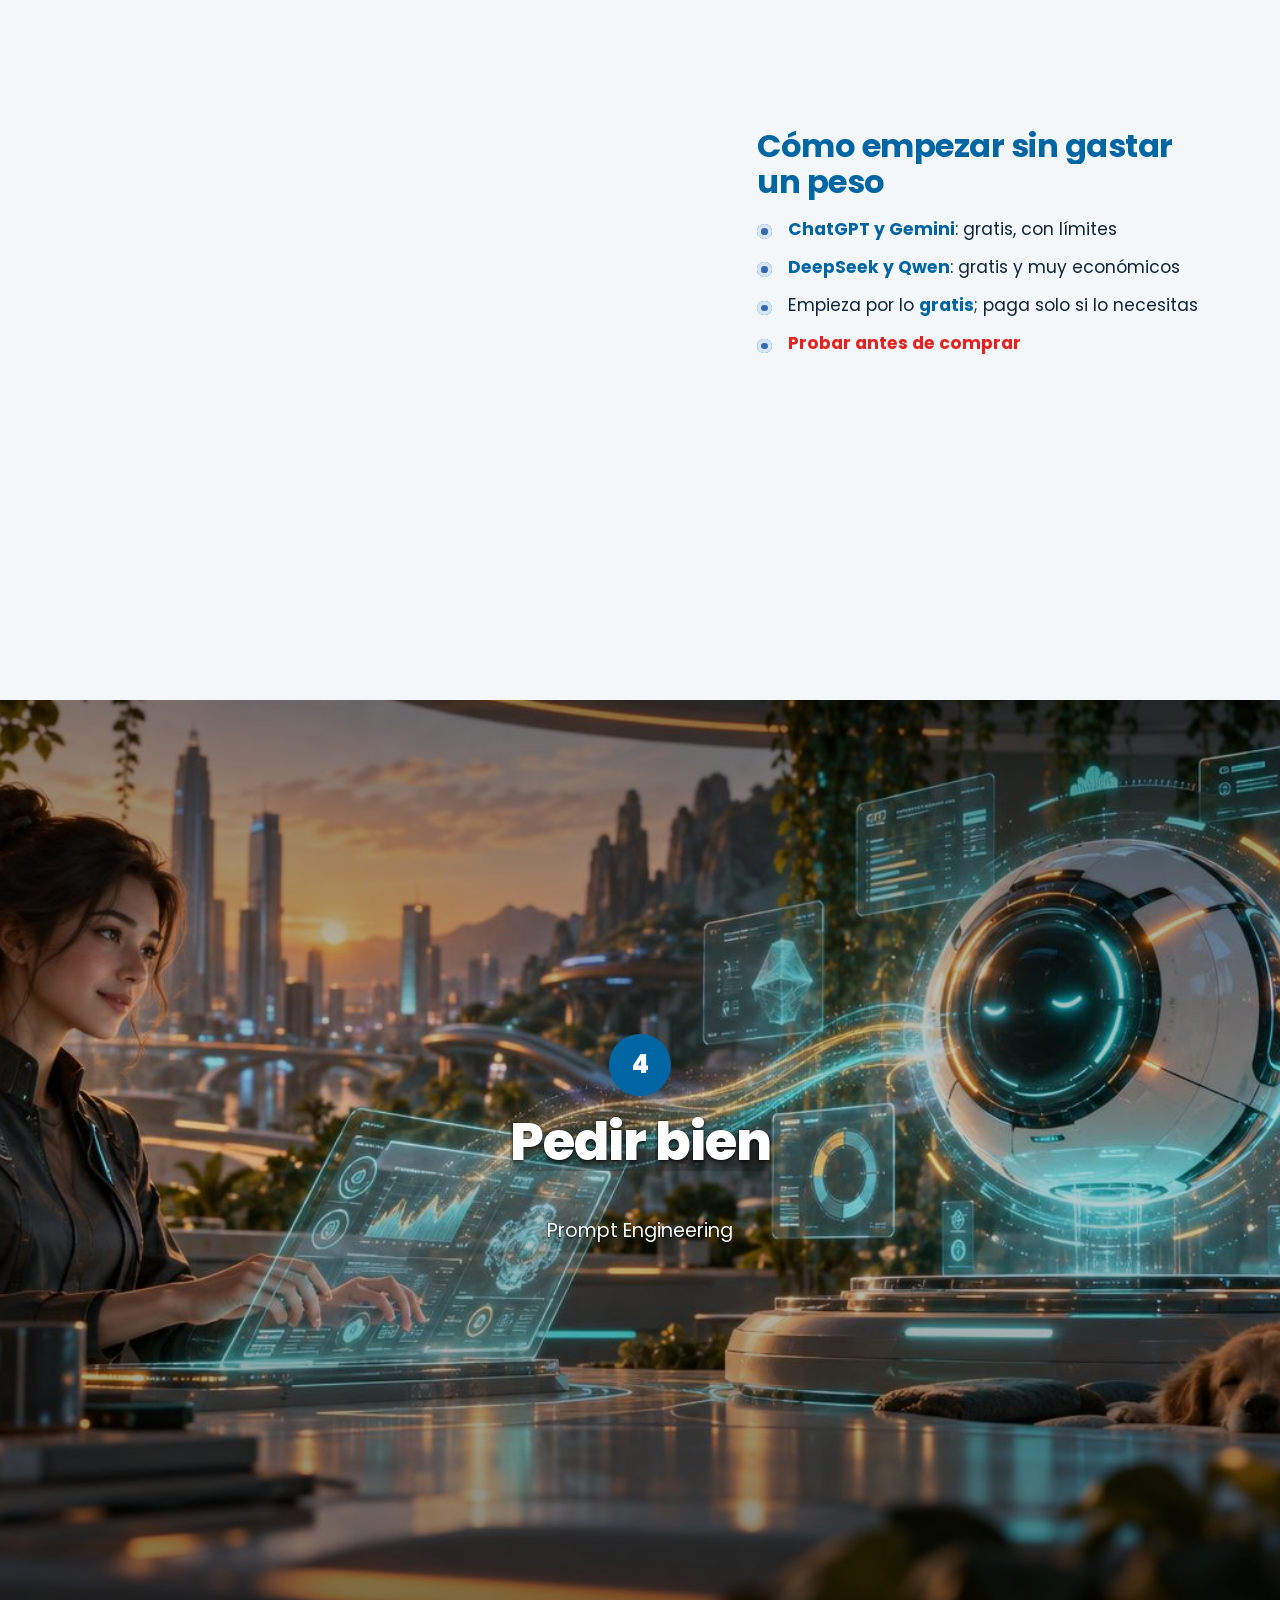
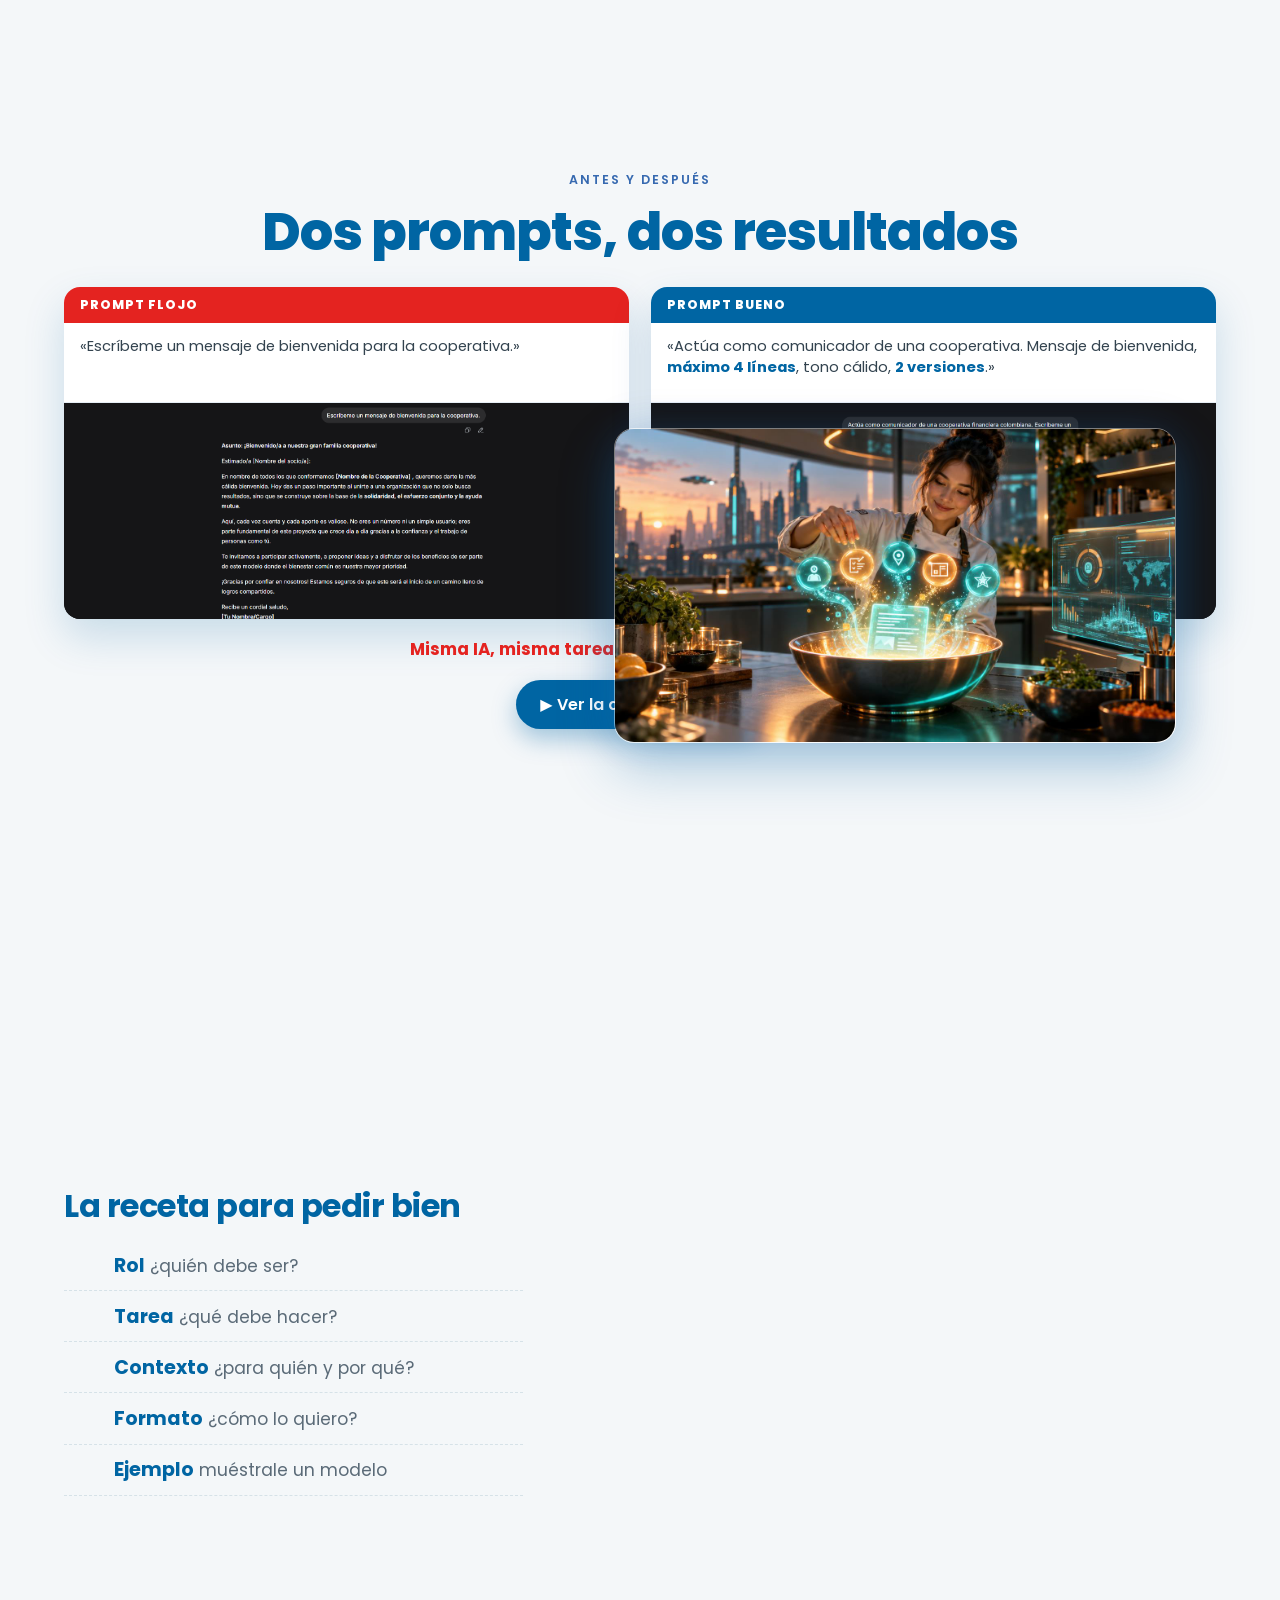
==== commit 5893589e: "Nueva seccion 'Cosas que no pudimos ver aca' con imagen de burbujas" ====
--- a/index.html
+++ b/index.html
@@ -9,7 +9,7 @@
   <link rel="preconnect" href="https://fonts.googleapis.com">
   <link rel="preconnect" href="https://fonts.gstatic.com" crossorigin>
   <link href="https://fonts.googleapis.com/css2?family=Poppins:wght@300;400;500;700;800&display=swap" rel="stylesheet">
-  <link rel="stylesheet" href="css/web.css?v=32">
+  <link rel="stylesheet" href="css/web.css?v=33">
 </head>
 <body>
 
@@ -437,11 +437,28 @@
         <h2>No creas en nada… indaga</h2>
         <p>Con IA es muy fácil crear <strong>videos e imágenes falsas</strong> que parecen reales. Si no verificamos, nos engañan… y nos dividen.</p>
         <ul class="ticks">
-          <li><strong>Ejemplo (izquierda):</strong> video falso de <strong>Iván Cepeda</strong> sobre “iglesias satánicas”.</li>
-          <li><strong>Ejemplo (derecha):</strong> video falso de <strong>Abelardo de la Espriella</strong> sobre convertir a Colombia al judaísmo.</li>
-          <li>Los dos son <strong>falsos</strong>: buscan enfadar y confrontar. Ante algo impactante, <strong>indaga</strong> (fuente original y verificadores).</li>
+          <li>Circulan <strong>videos falsos de políticos</strong>, de un lado y del otro.</li>
+          <li>Los dos son <strong>falsos</strong>: buscan <strong>enfadar y confrontar</strong>.</li>
+          <li>Ante algo impactante: <strong>fuente original</strong>, <strong>verificadores</strong> y no reenviar.</li>
         </ul>
         <p class="warn-close">Usa la IA con confianza… pero <em>no creas a ciegas</em>.</p>
+      </div>
+    </section>
+
+    <section class="section split reverse tint" id="s21b" data-nav="Lo que viene">
+      <figure class="split-media parallax" data-animate>
+        <img src="assets/imagenes/f07-m6-lo-que-viene.png" alt="Burbujas con agentes, correo, chatbot y estudio llegando al computador">
+      </figure>
+      <div class="split-text" data-animate style="--d:.12s">
+        <span class="kicker">Y esto es solo el comienzo</span>
+        <h2>Cosas que no pudimos ver acá</h2>
+        <ul class="ticks">
+          <li><strong>Grupos de agentes</strong> de IA trabajando en equipo</li>
+          <li><strong>Automatización de correo</strong>: clasificar, resumir y responder</li>
+          <li><strong>Chatbots a la medida</strong>, con la información de la cooperativa</li>
+          <li><strong>Estudio y LLMs</strong>: aprender, resumir y estudiar con IA</li>
+        </ul>
+        <p class="small">Si les interesa, ese puede ser el <strong>próximo curso</strong>.</p>
       </div>
     </section>
 
@@ -462,6 +479,6 @@
     <span id="progressText">0%</span>
   </footer>
 
-  <script src="js/web.js?v=32"></script>
+  <script src="js/web.js?v=33"></script>
 </body>
 </html>
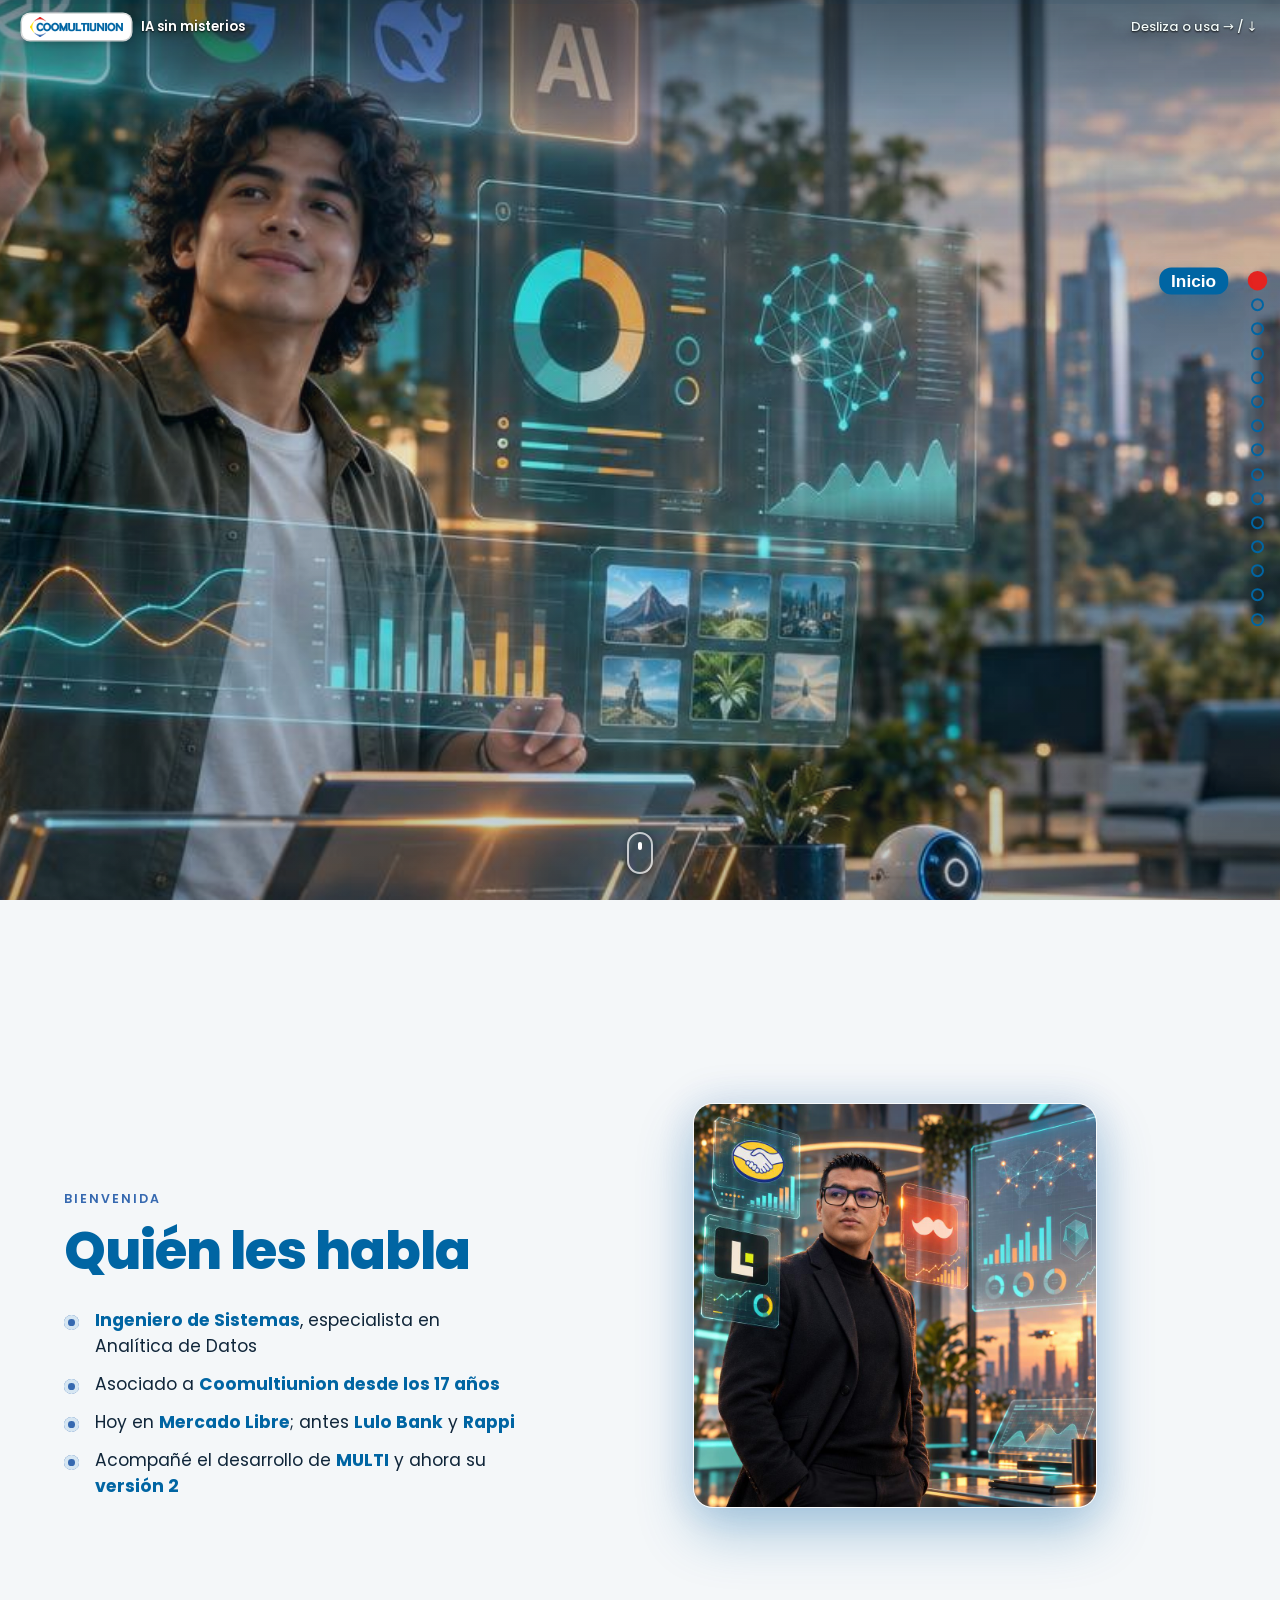
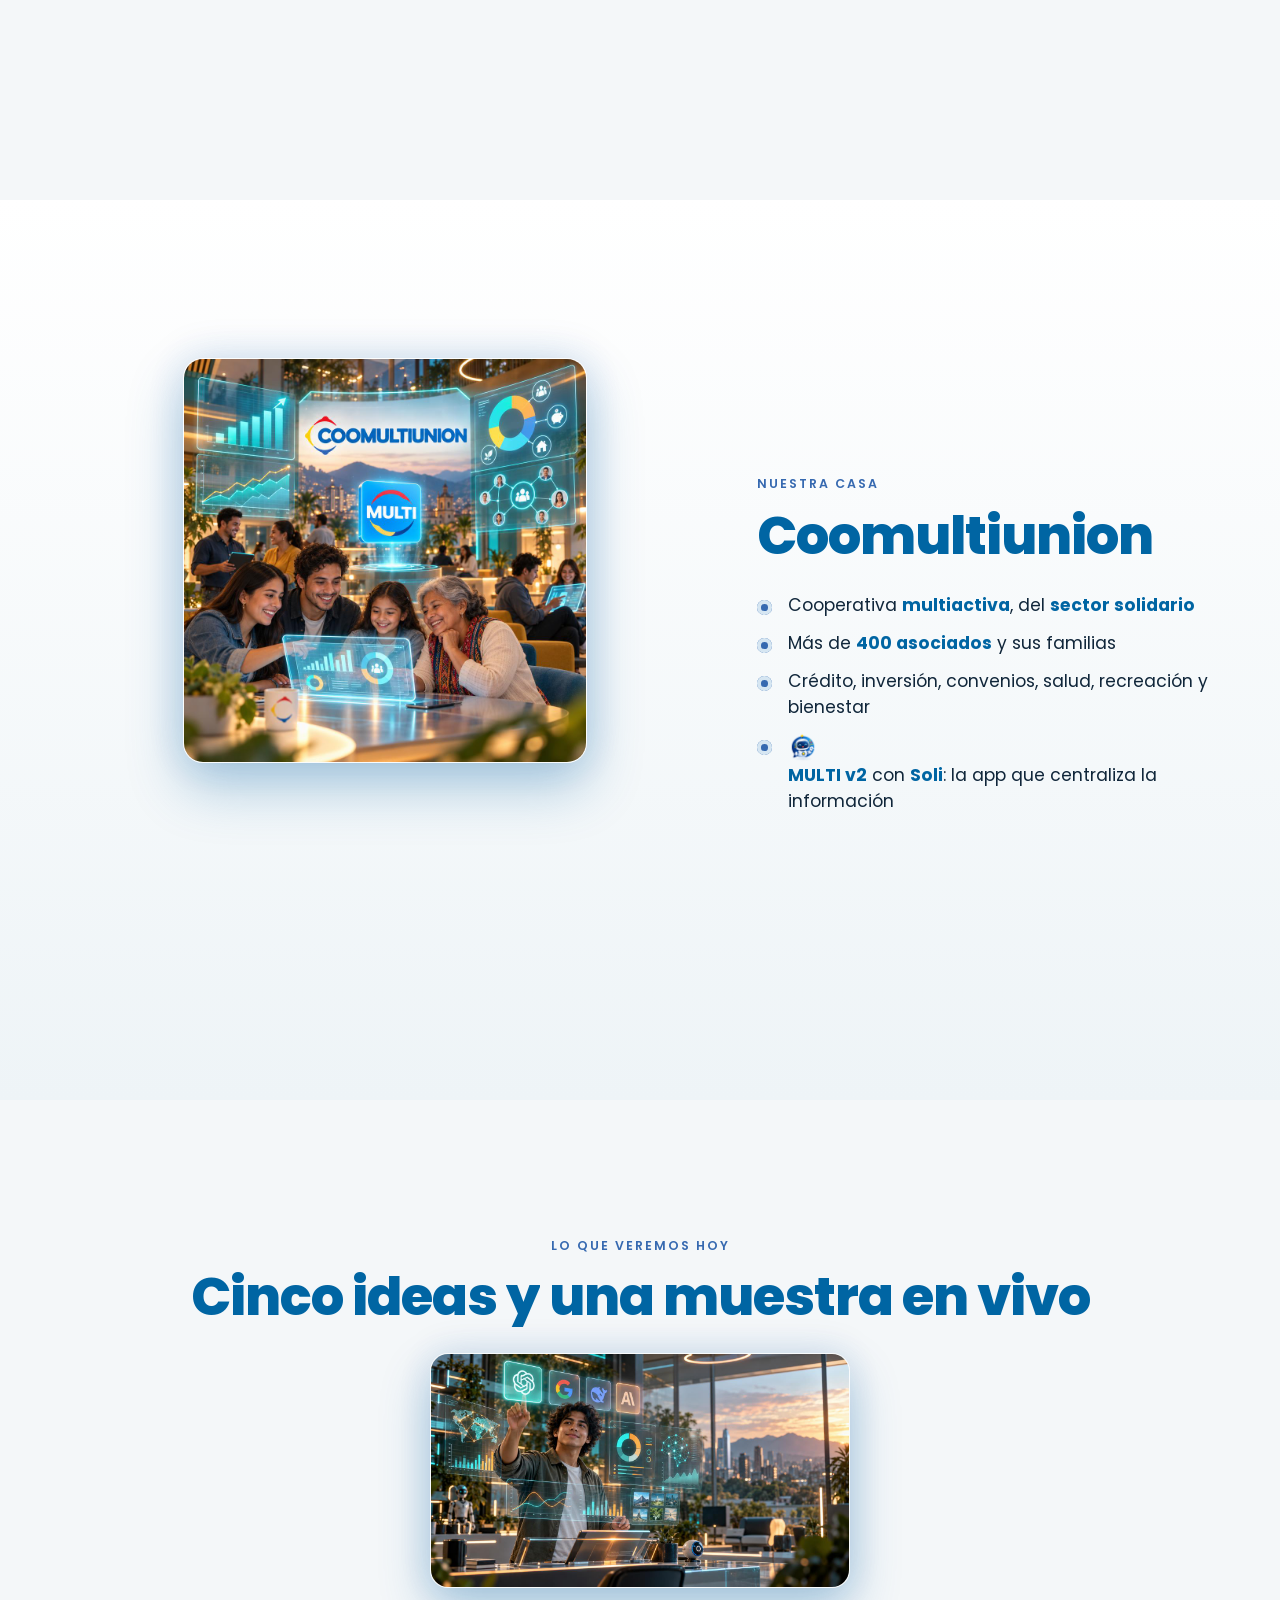
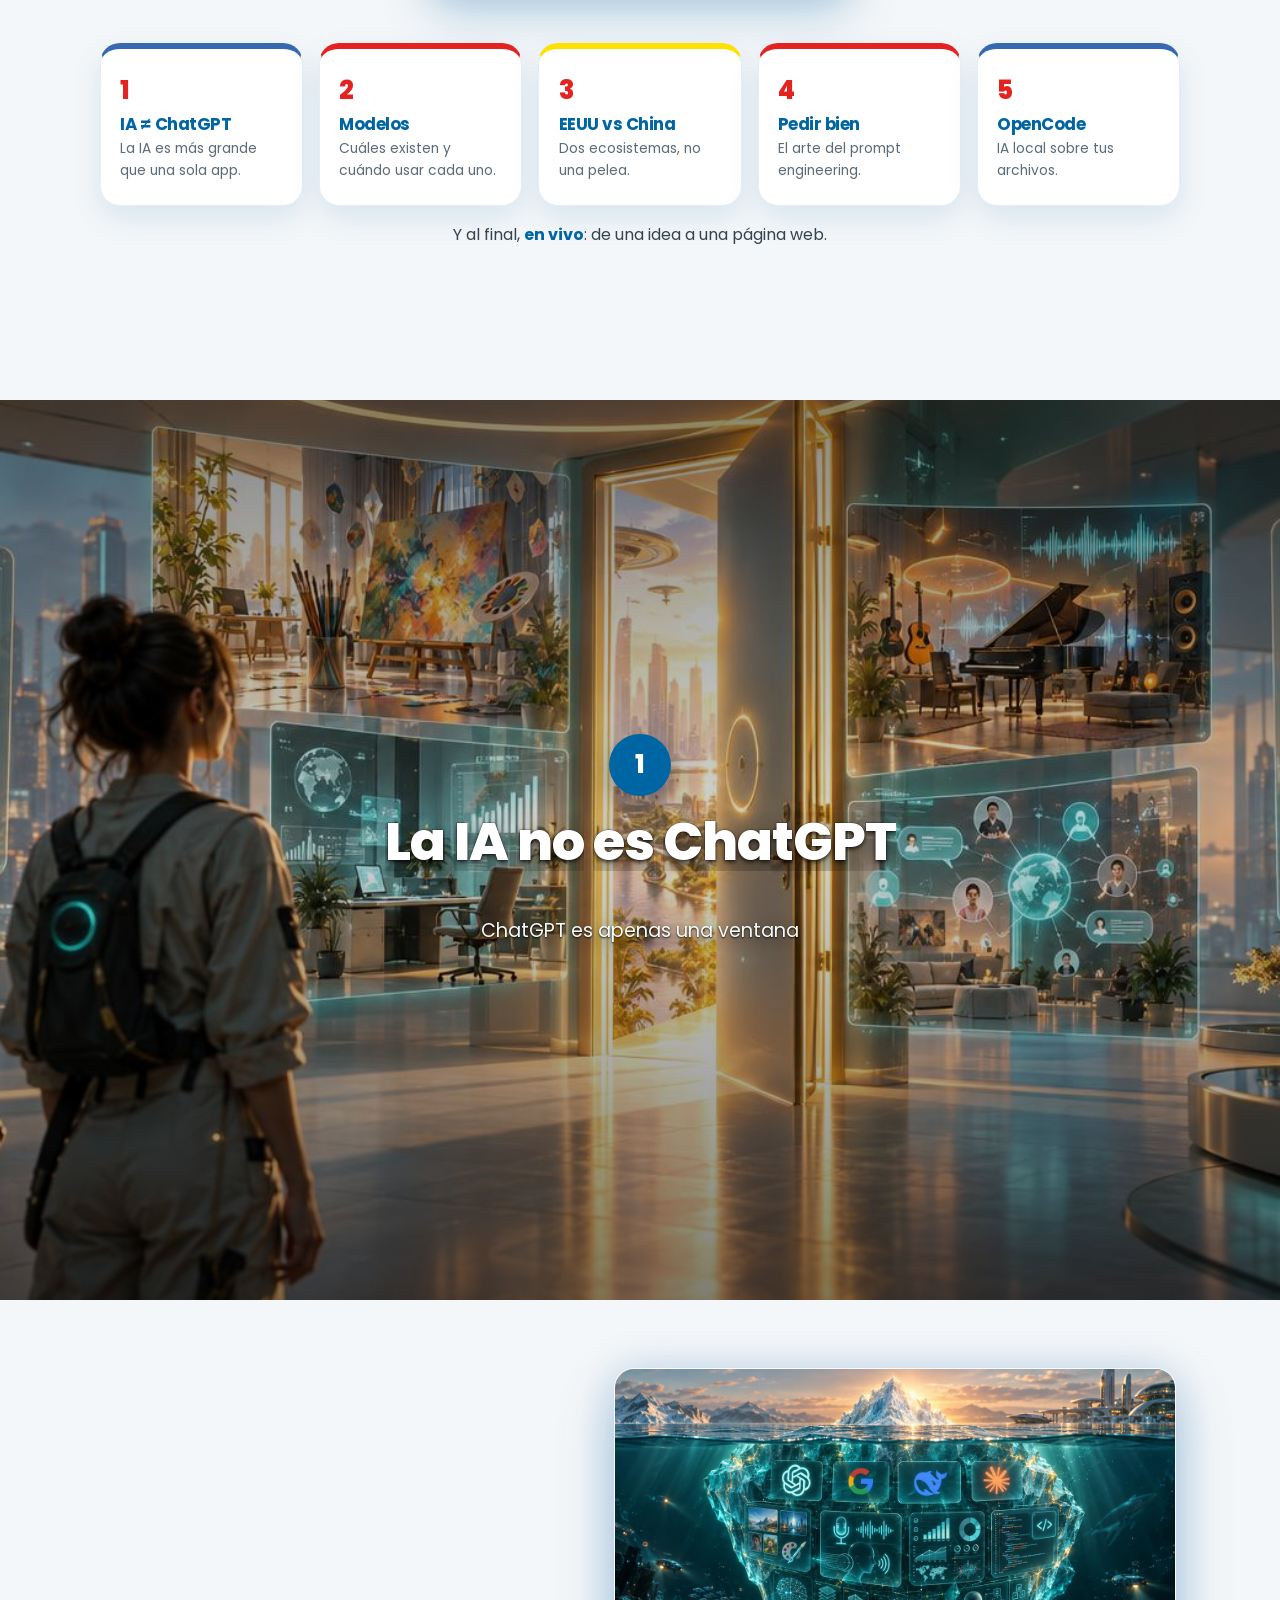
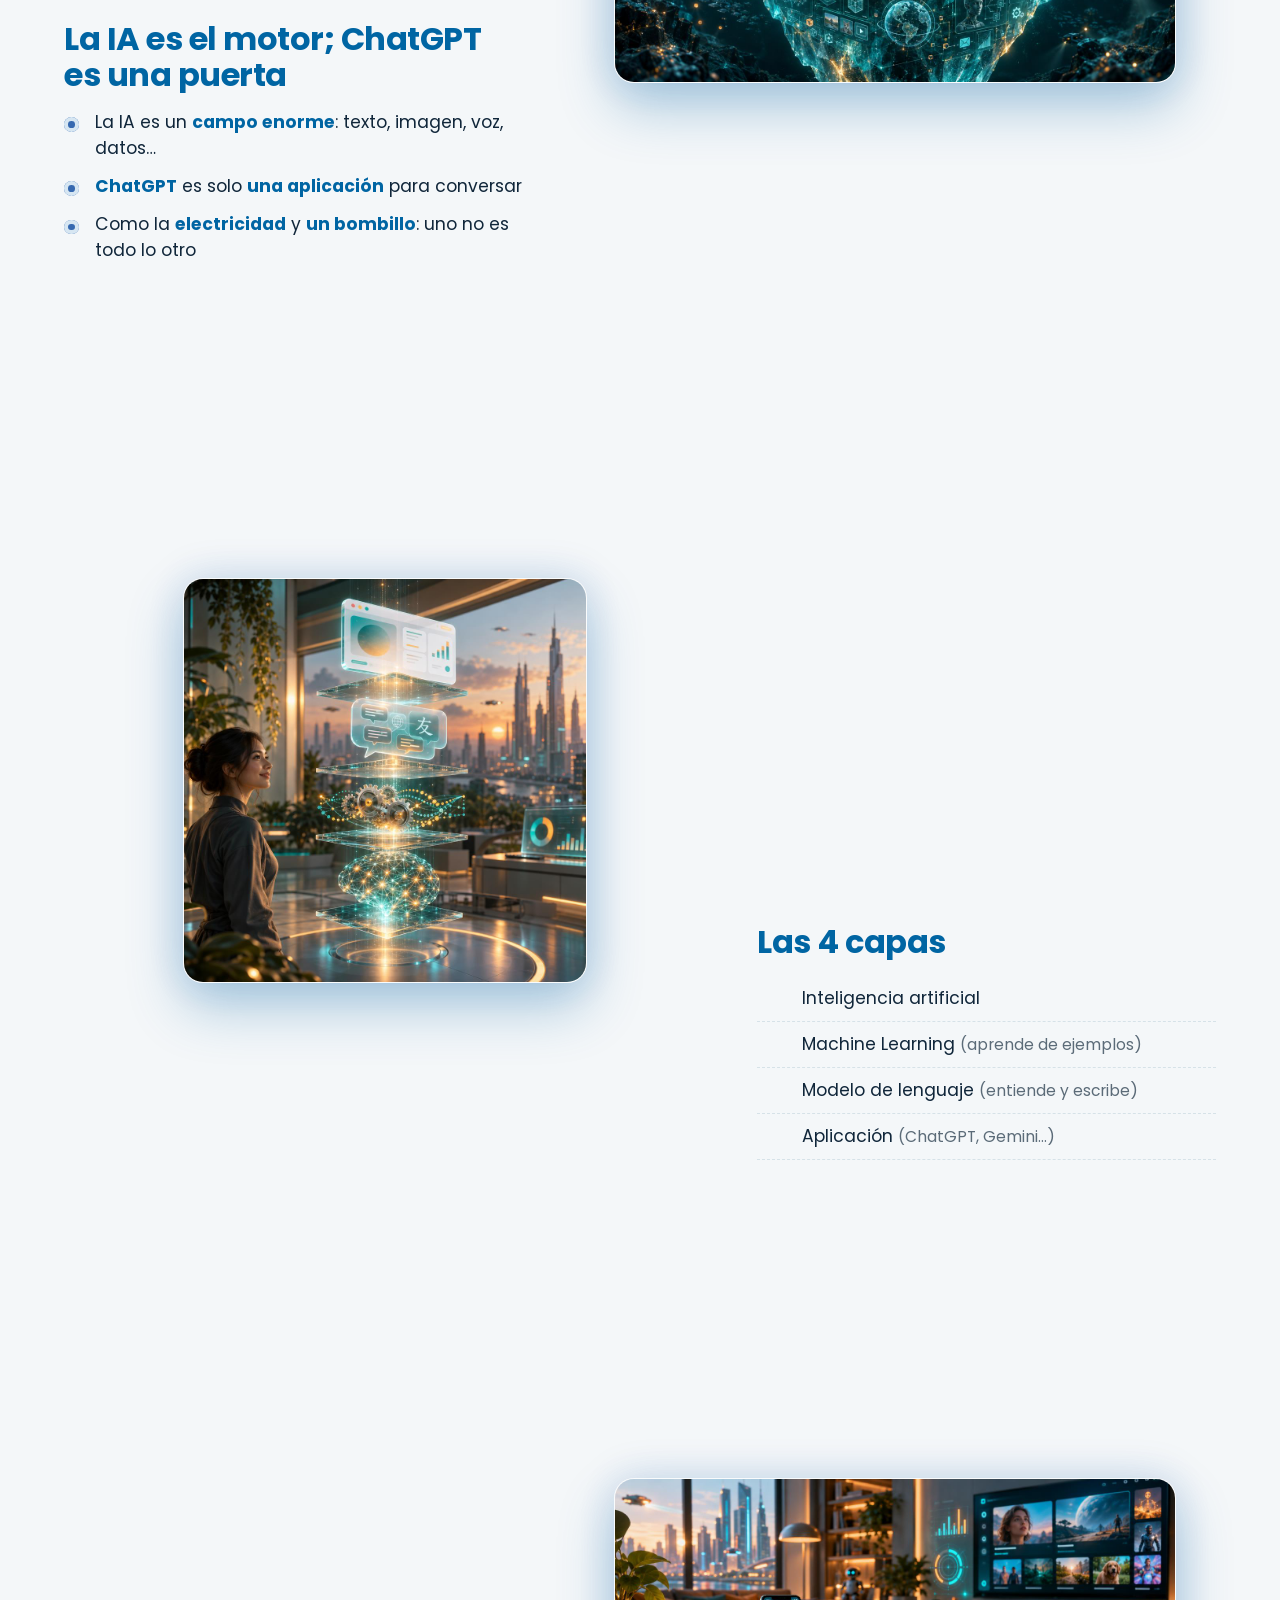
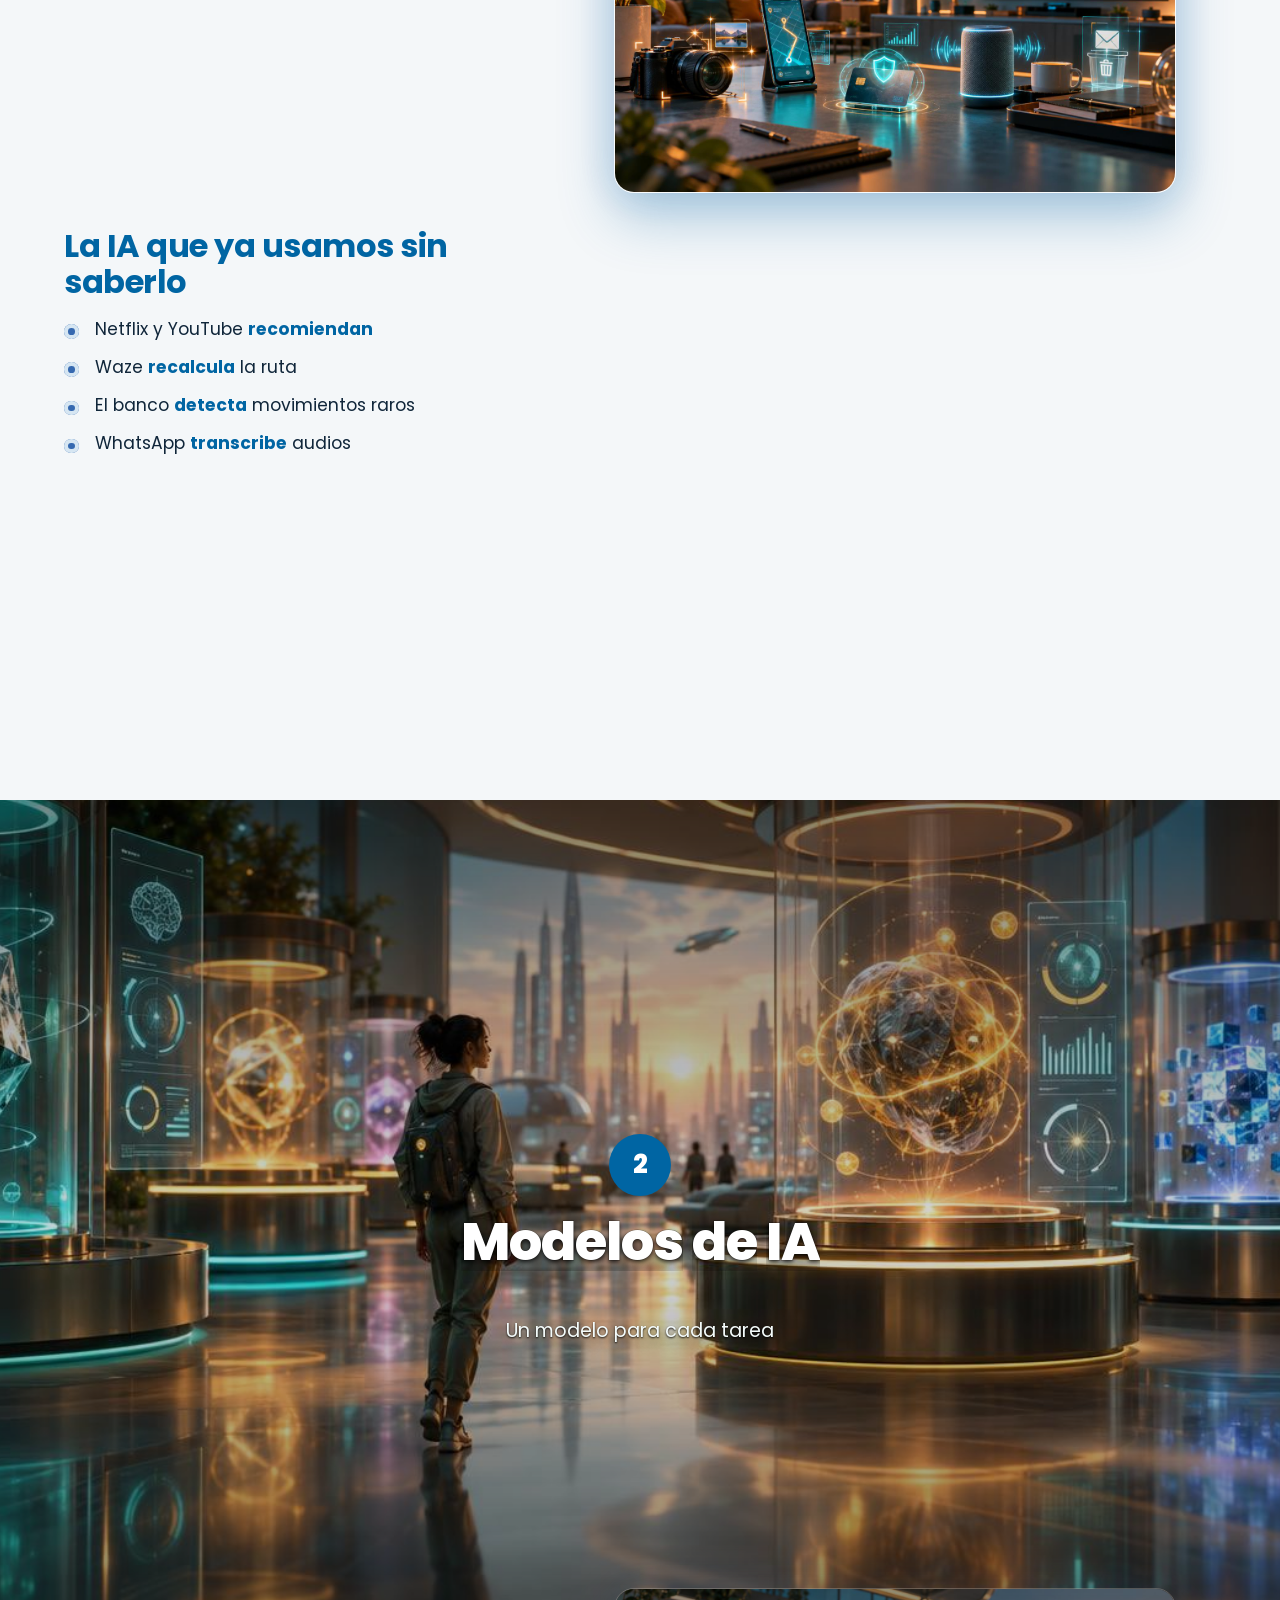
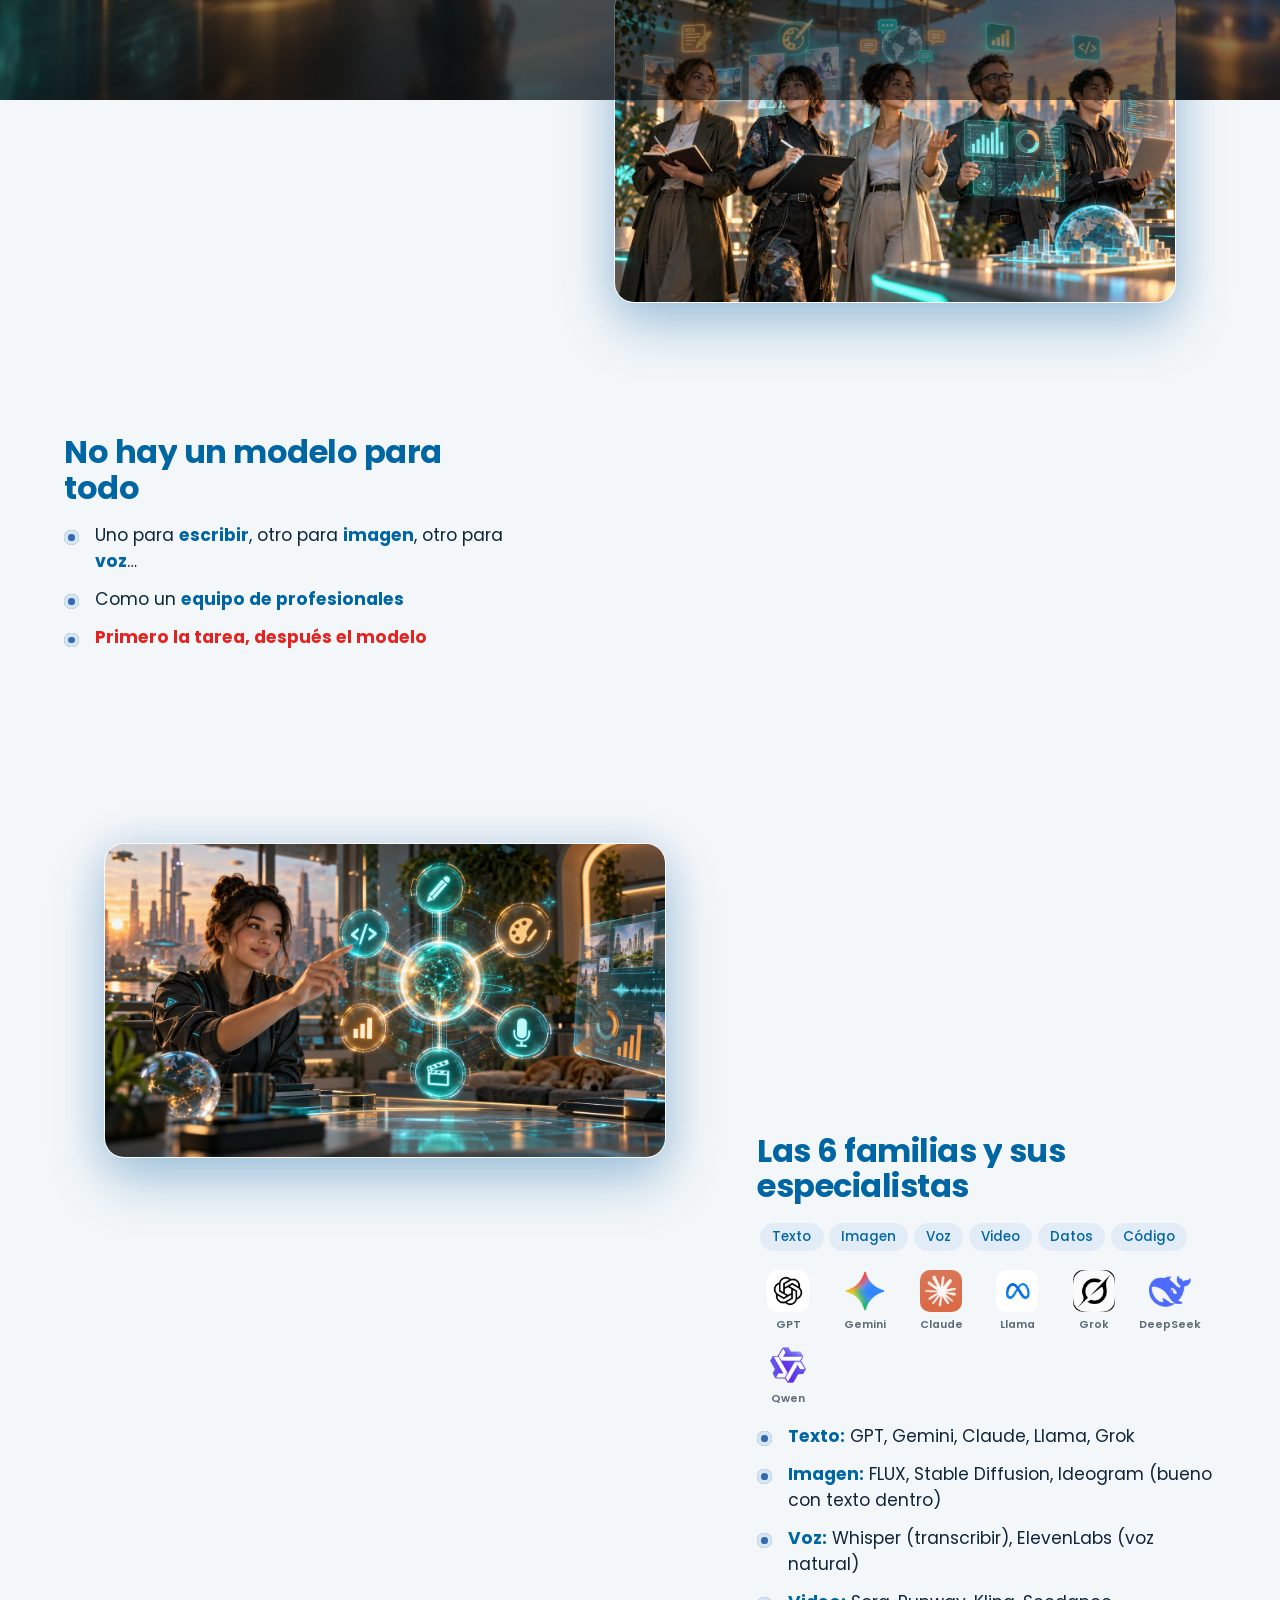
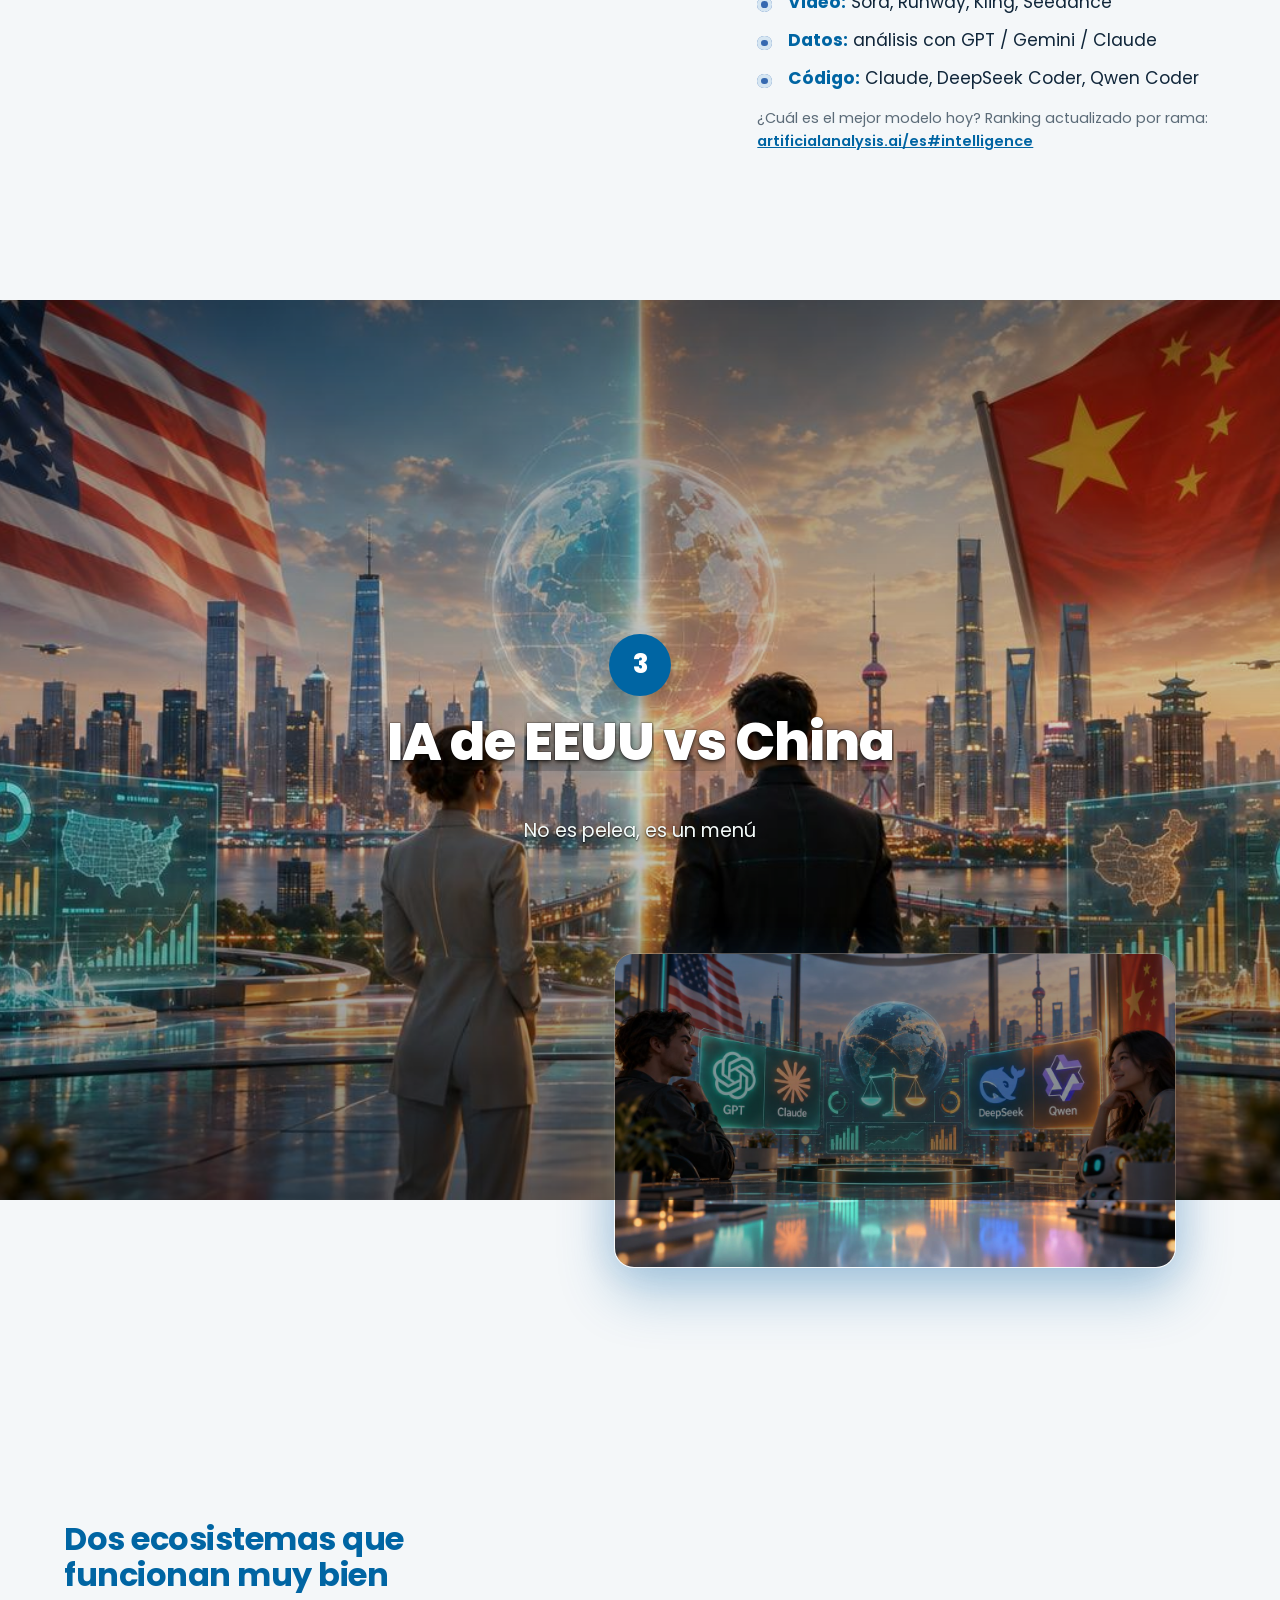
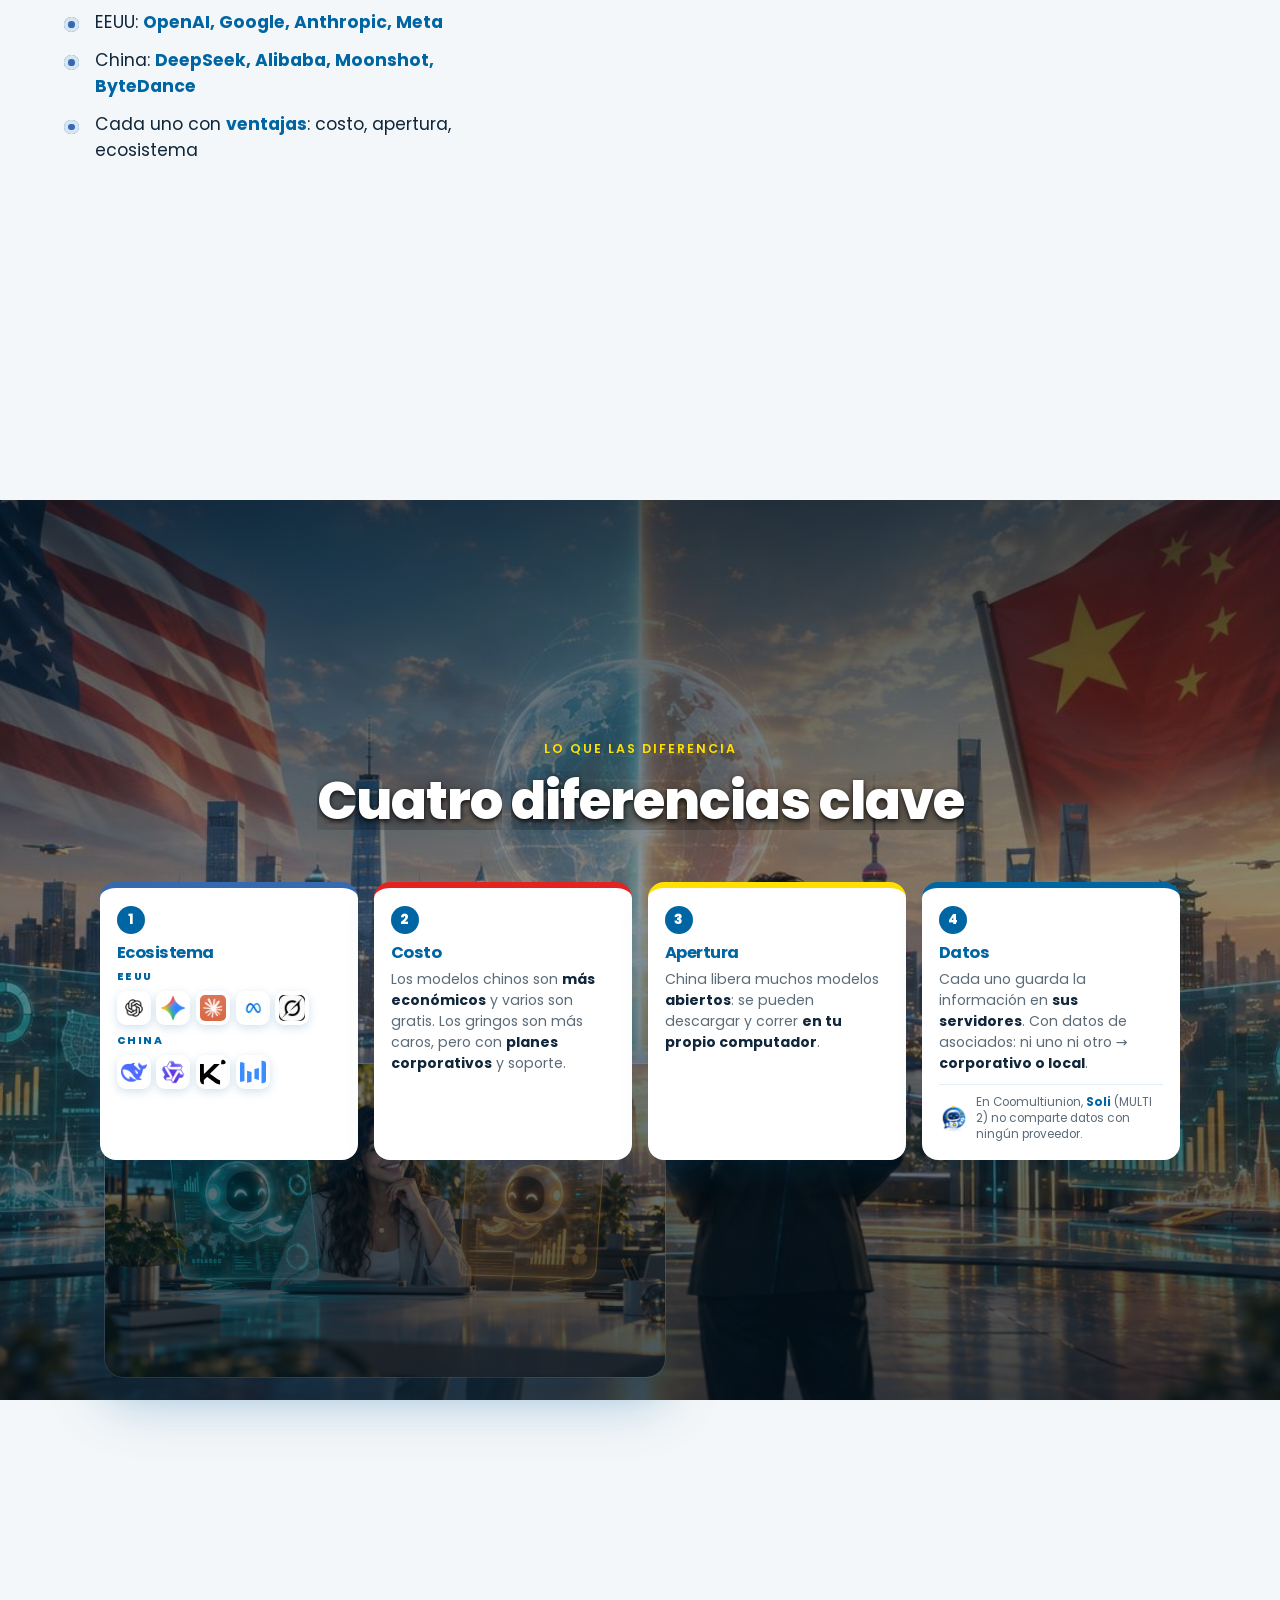
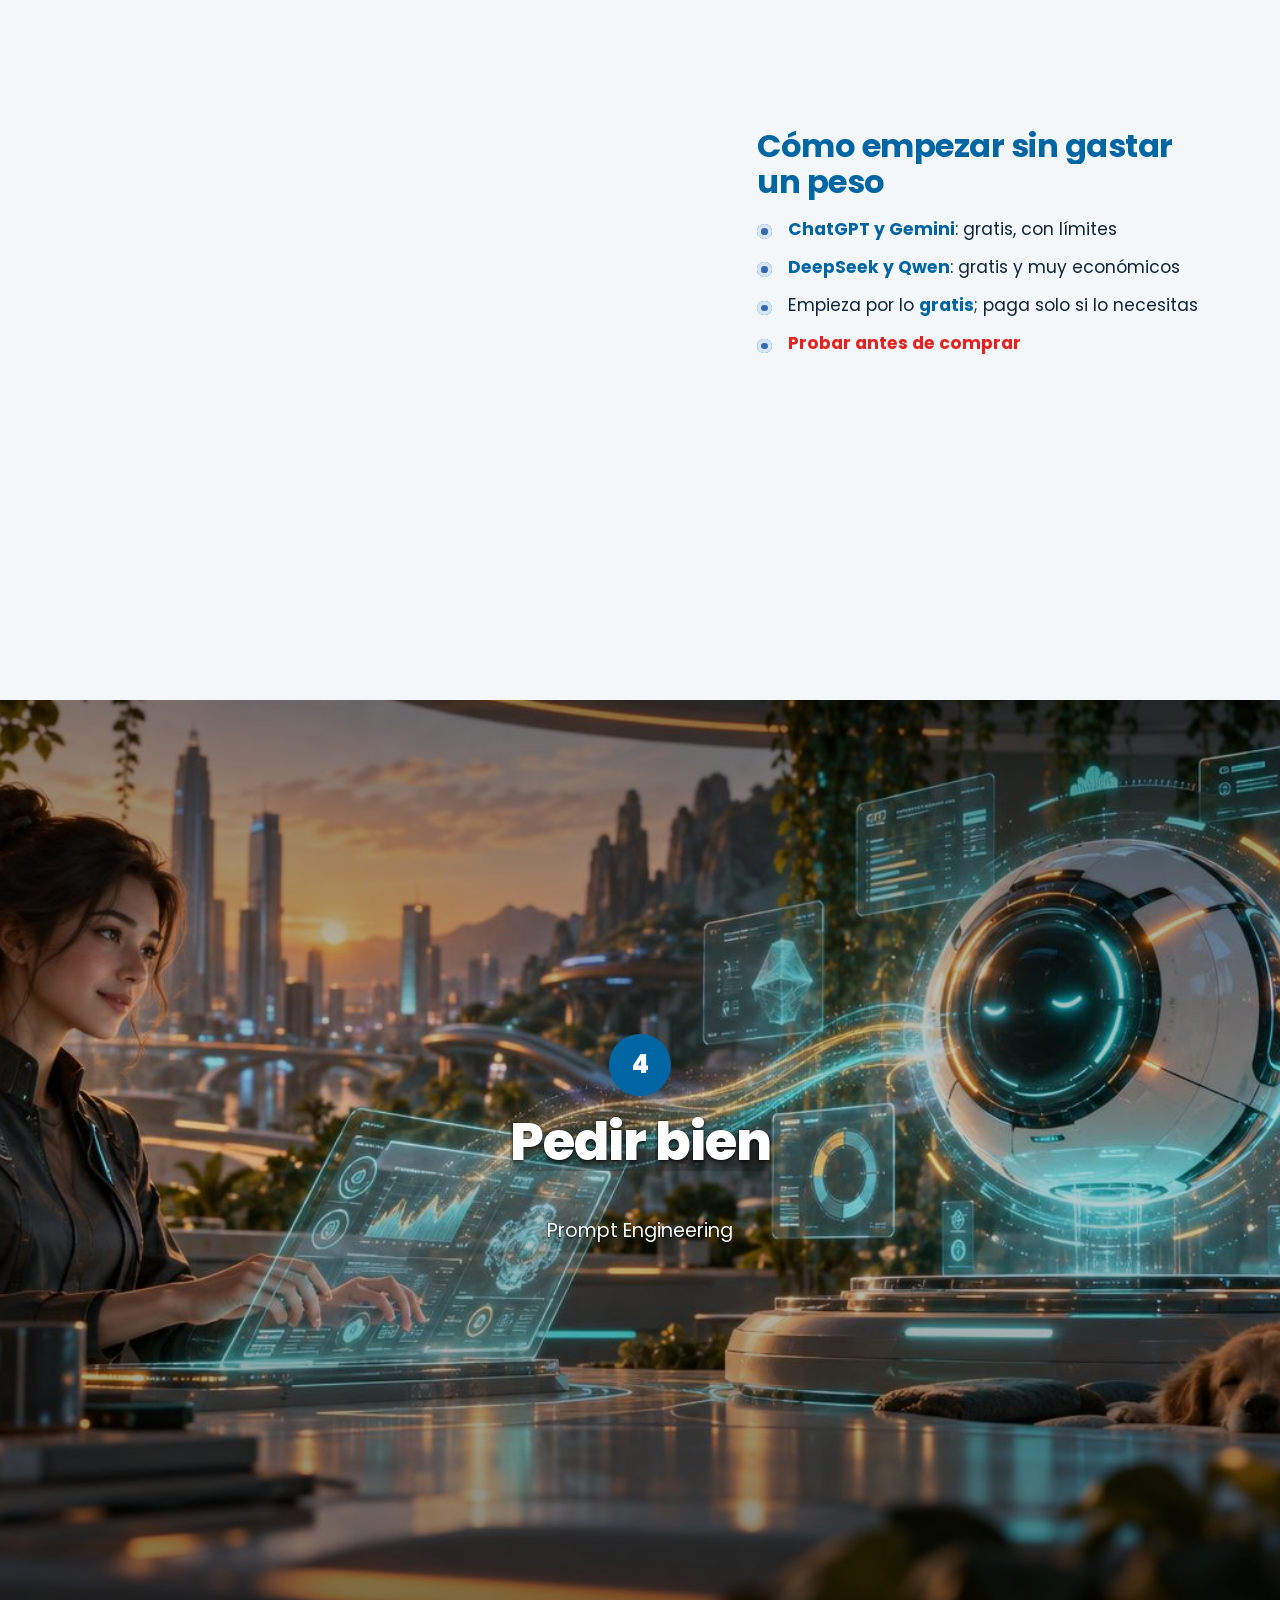
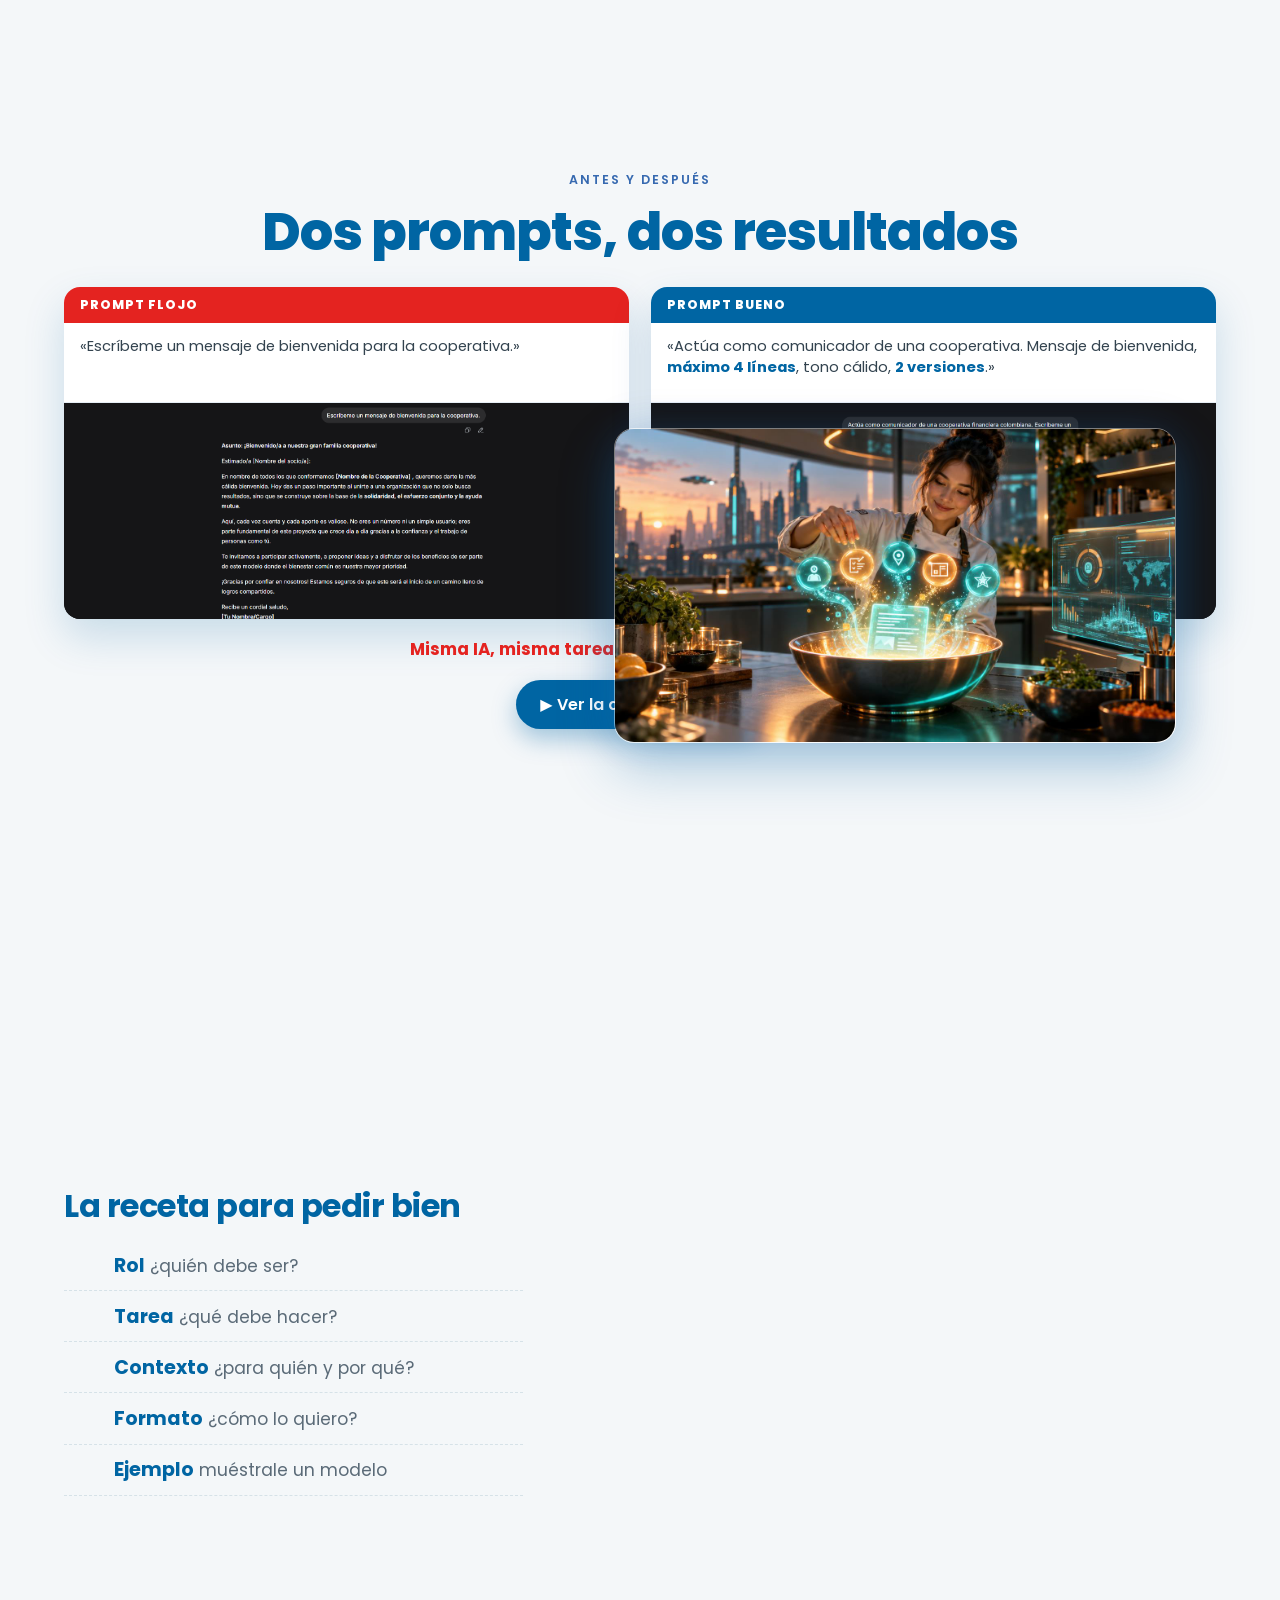
==== commit 283b9f20: "Quitar la linea 'proximo curso' de la seccion Lo que viene" ====
--- a/index.html
+++ b/index.html
@@ -458,7 +458,6 @@
           <li><strong>Chatbots a la medida</strong>, con la información de la cooperativa</li>
           <li><strong>Estudio y LLMs</strong>: aprender, resumir y estudiar con IA</li>
         </ul>
-        <p class="small">Si les interesa, ese puede ser el <strong>próximo curso</strong>.</p>
       </div>
     </section>
 
